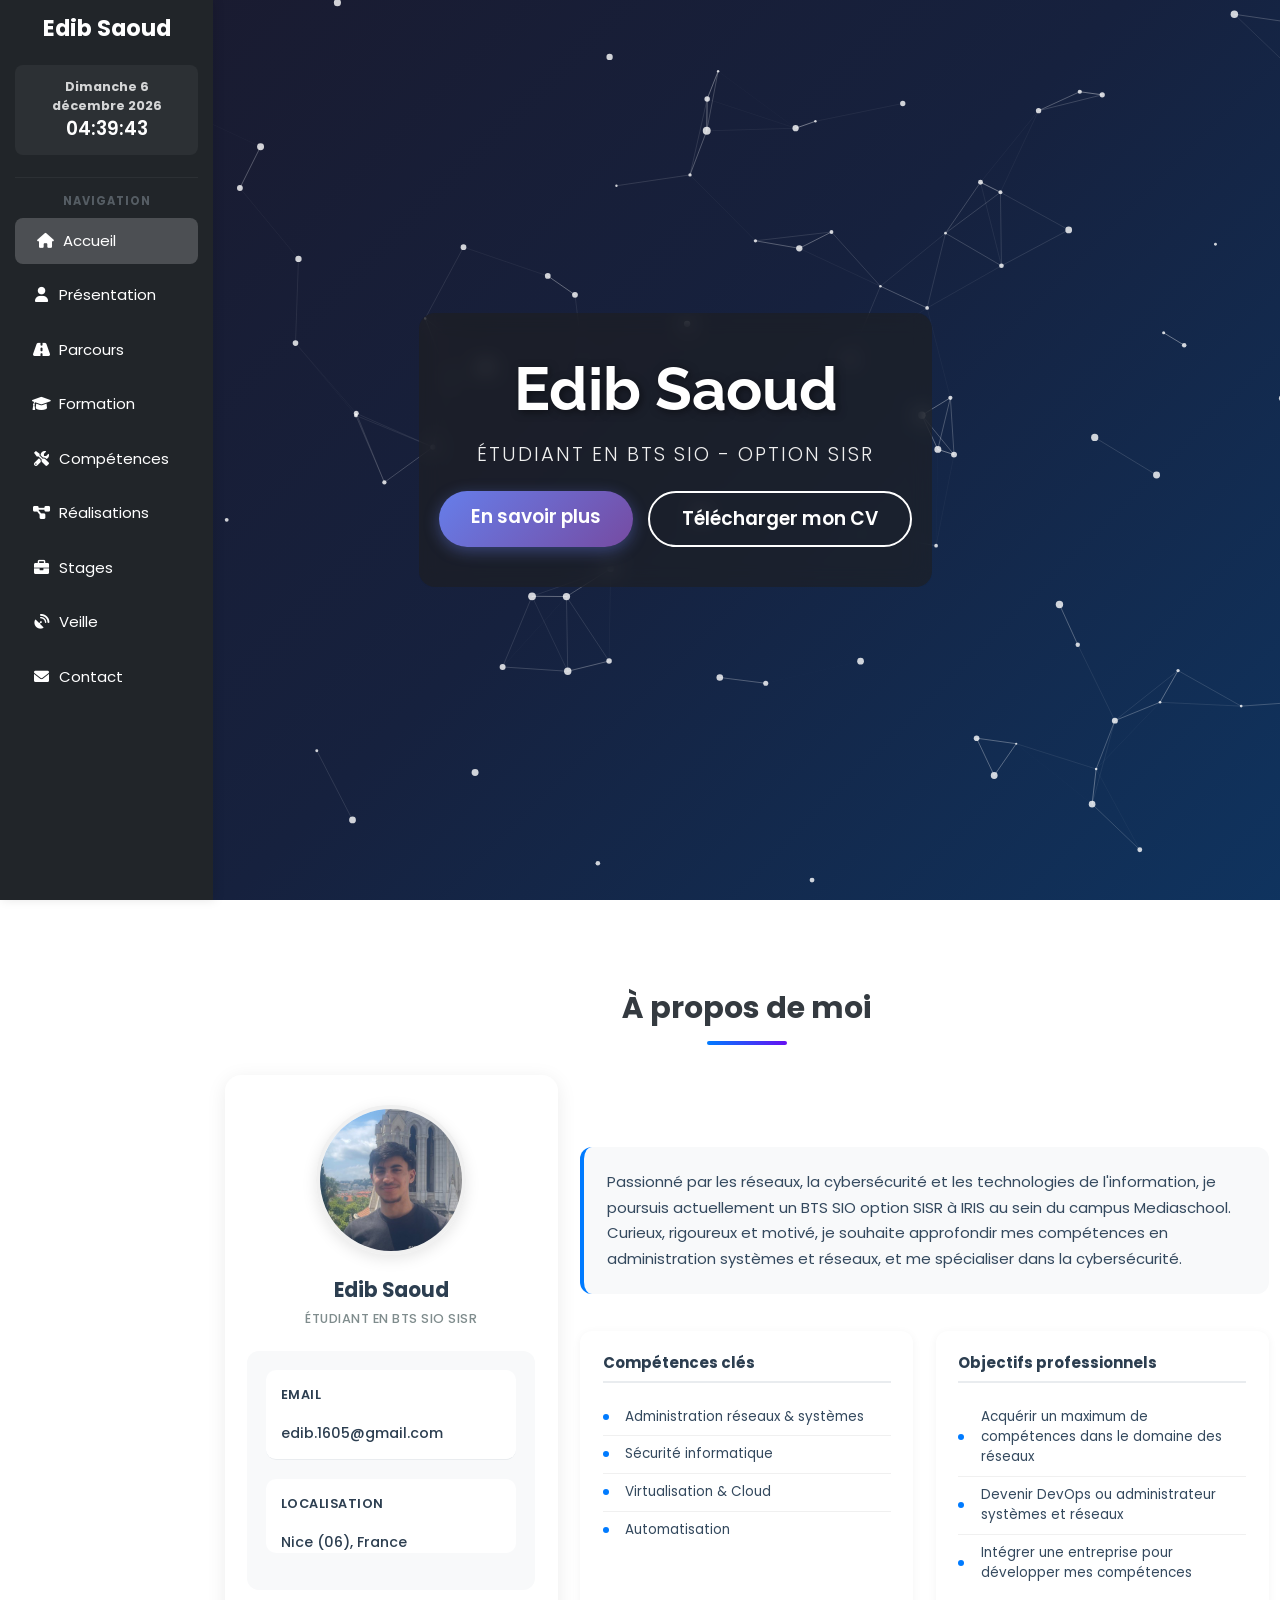
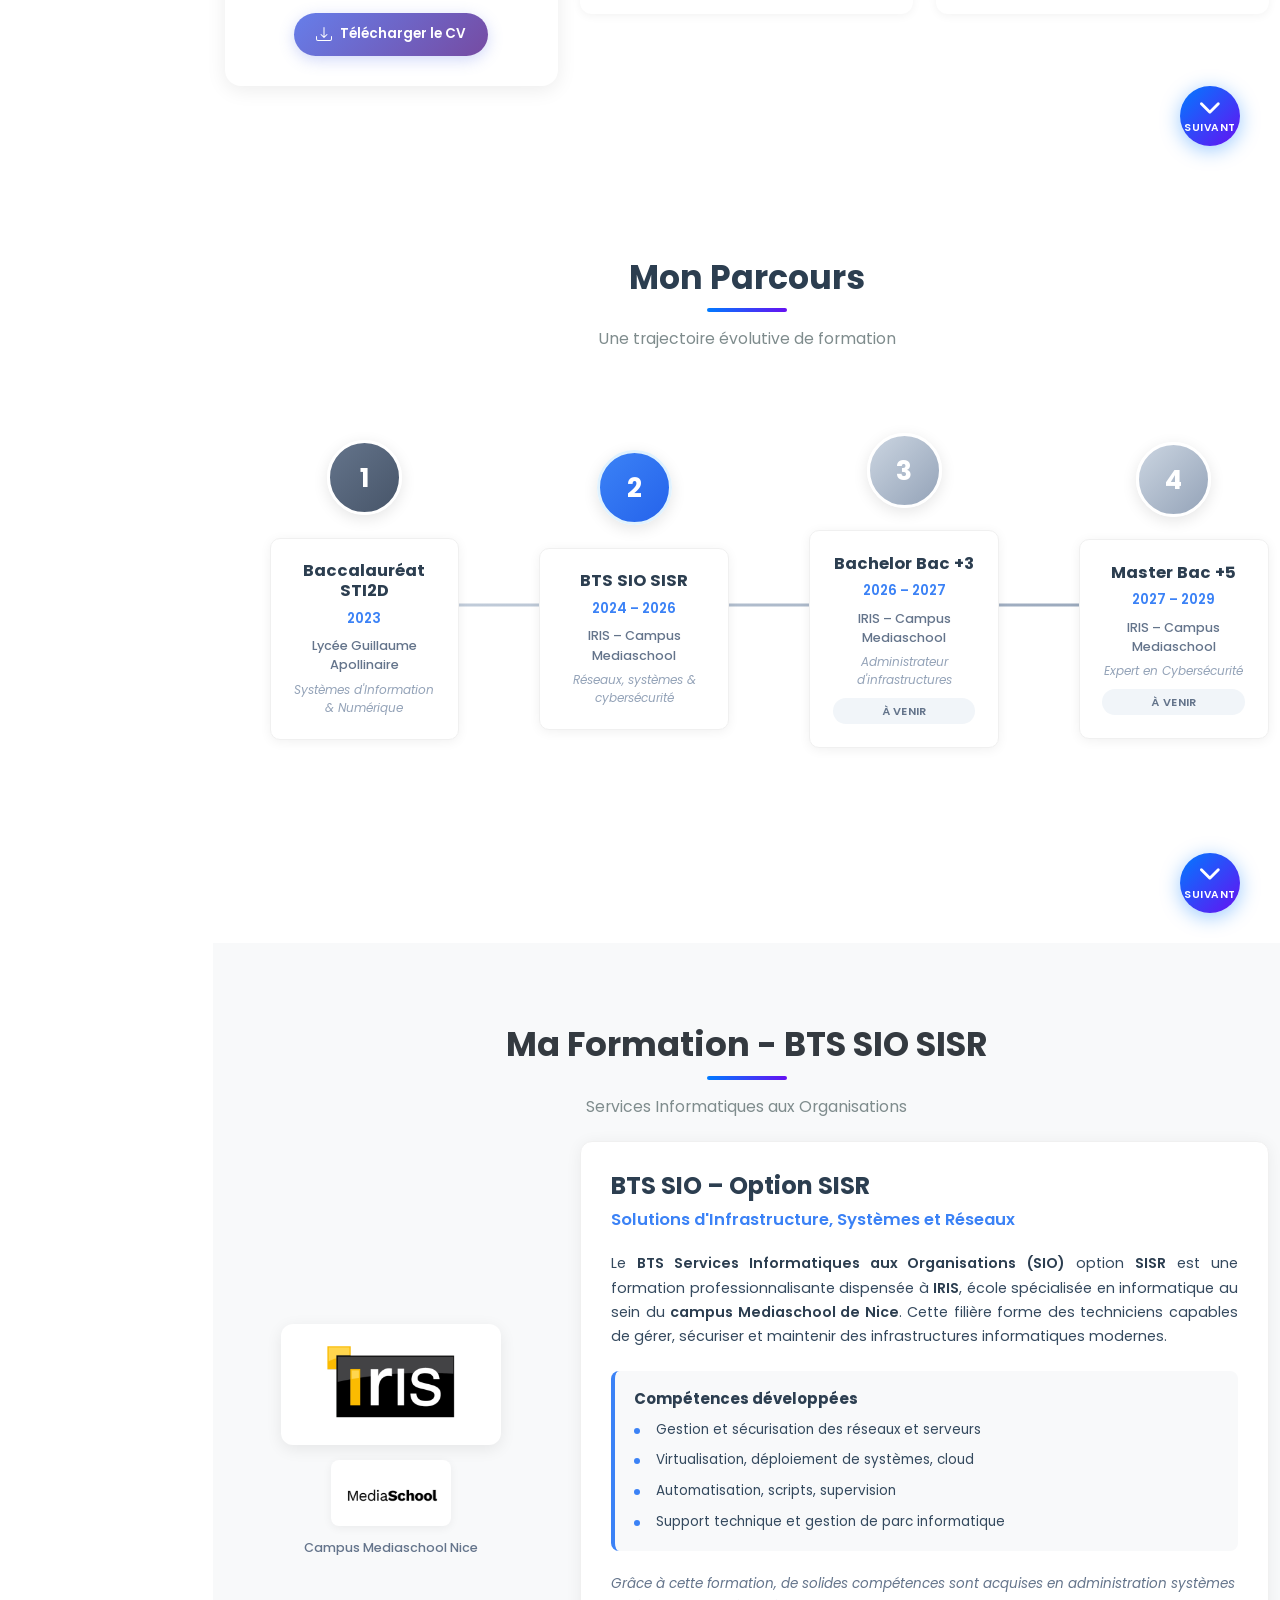
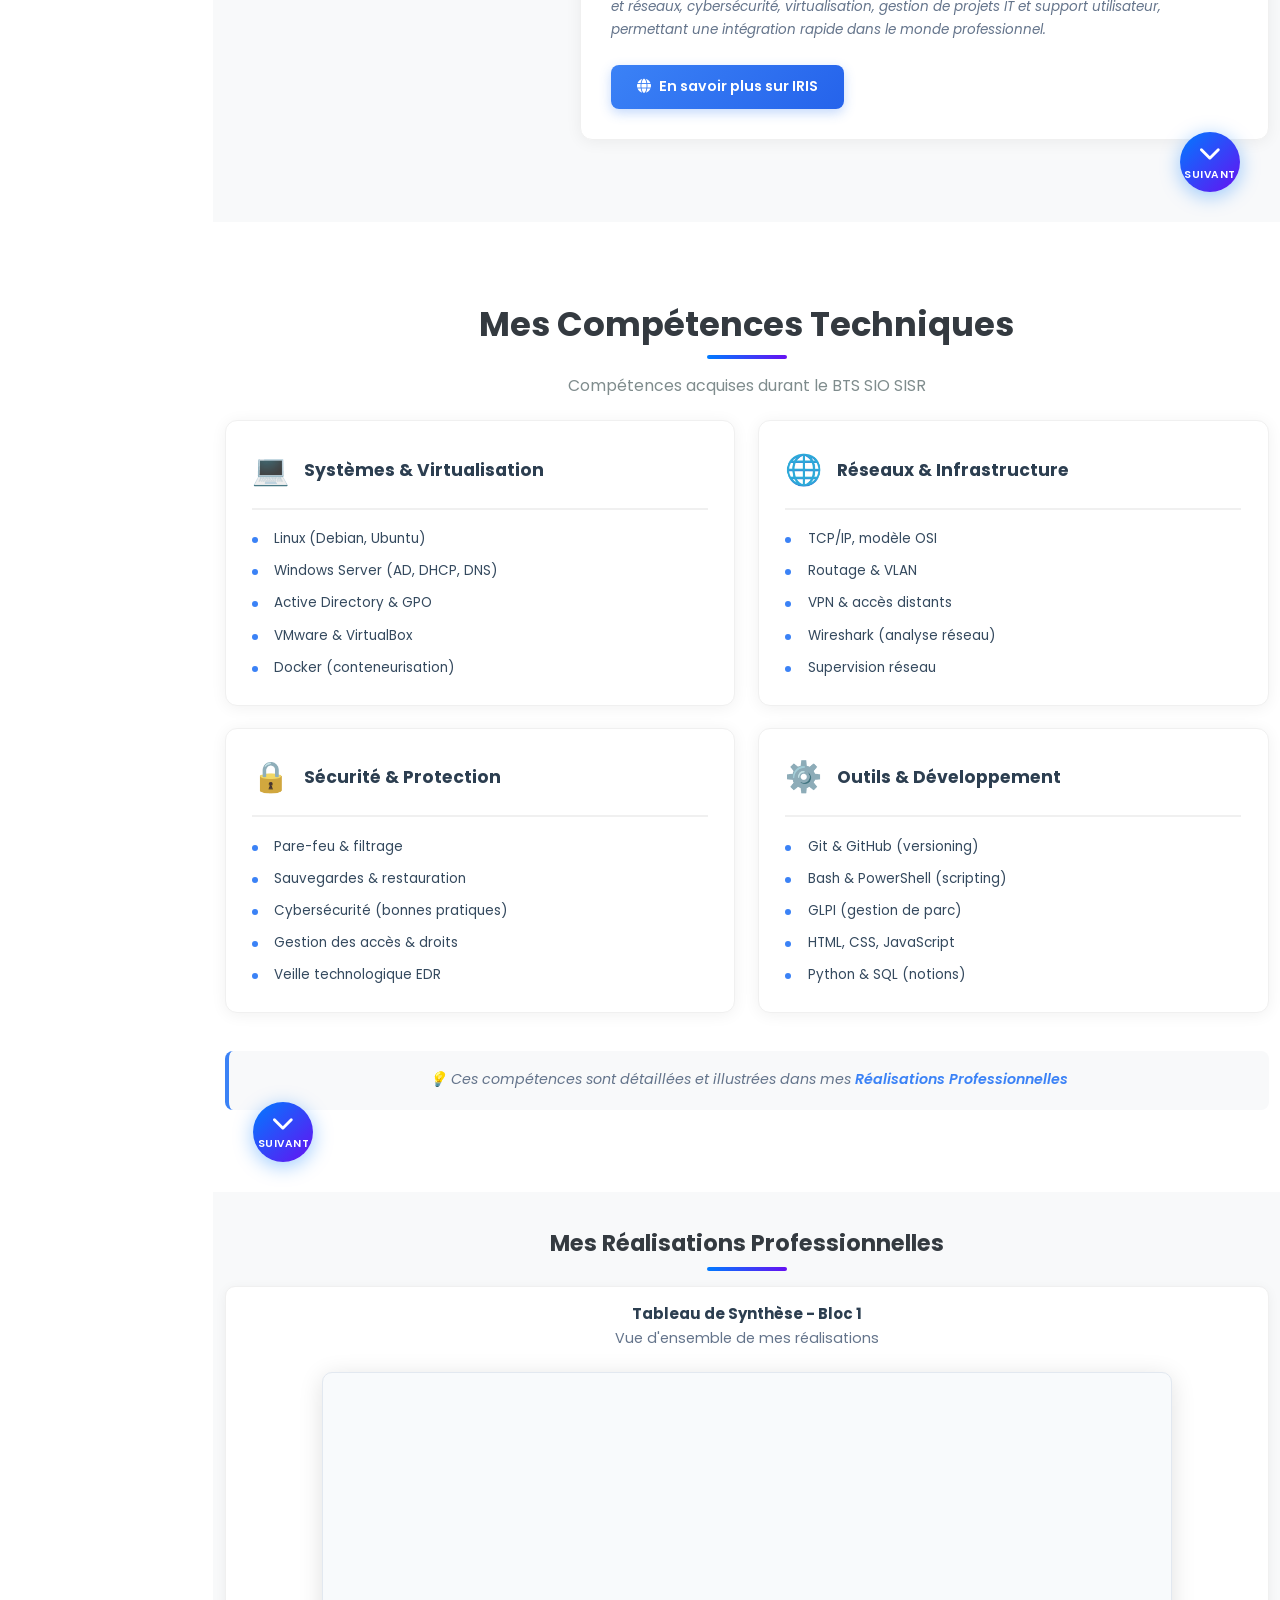
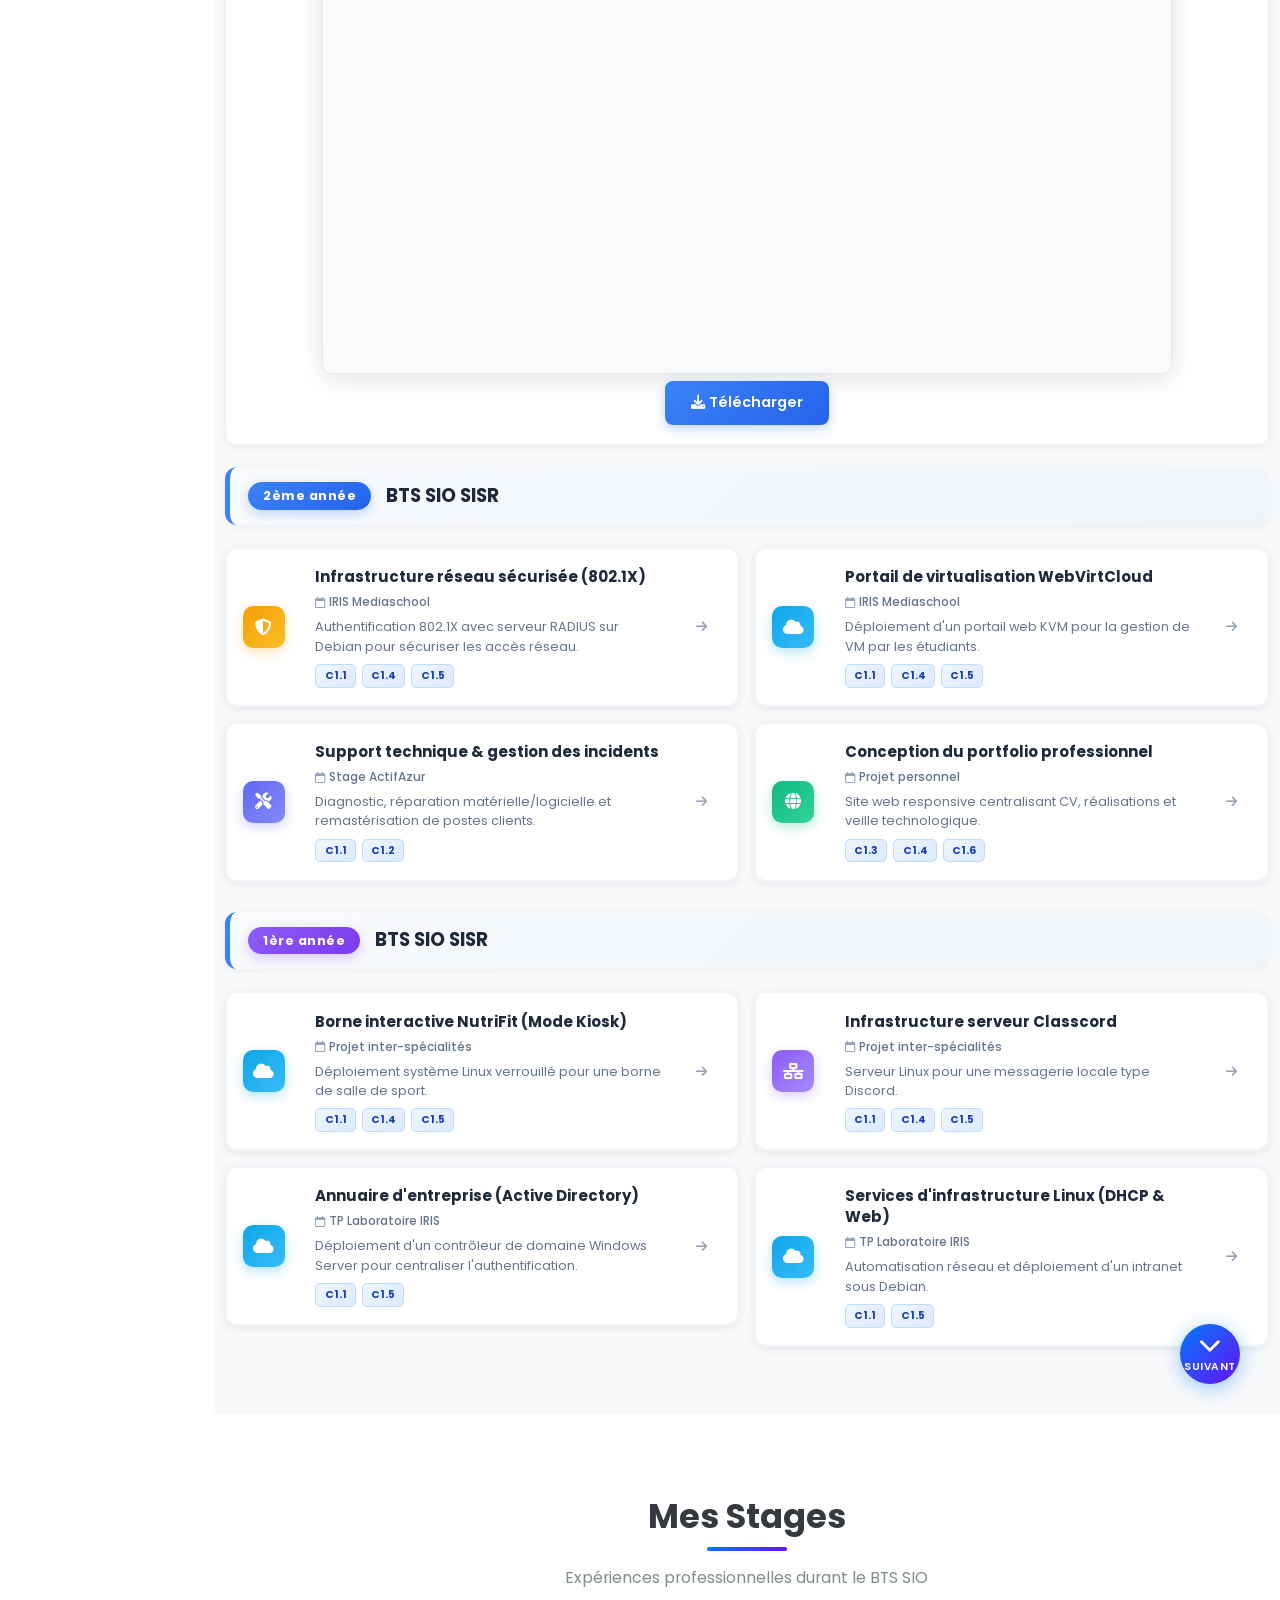
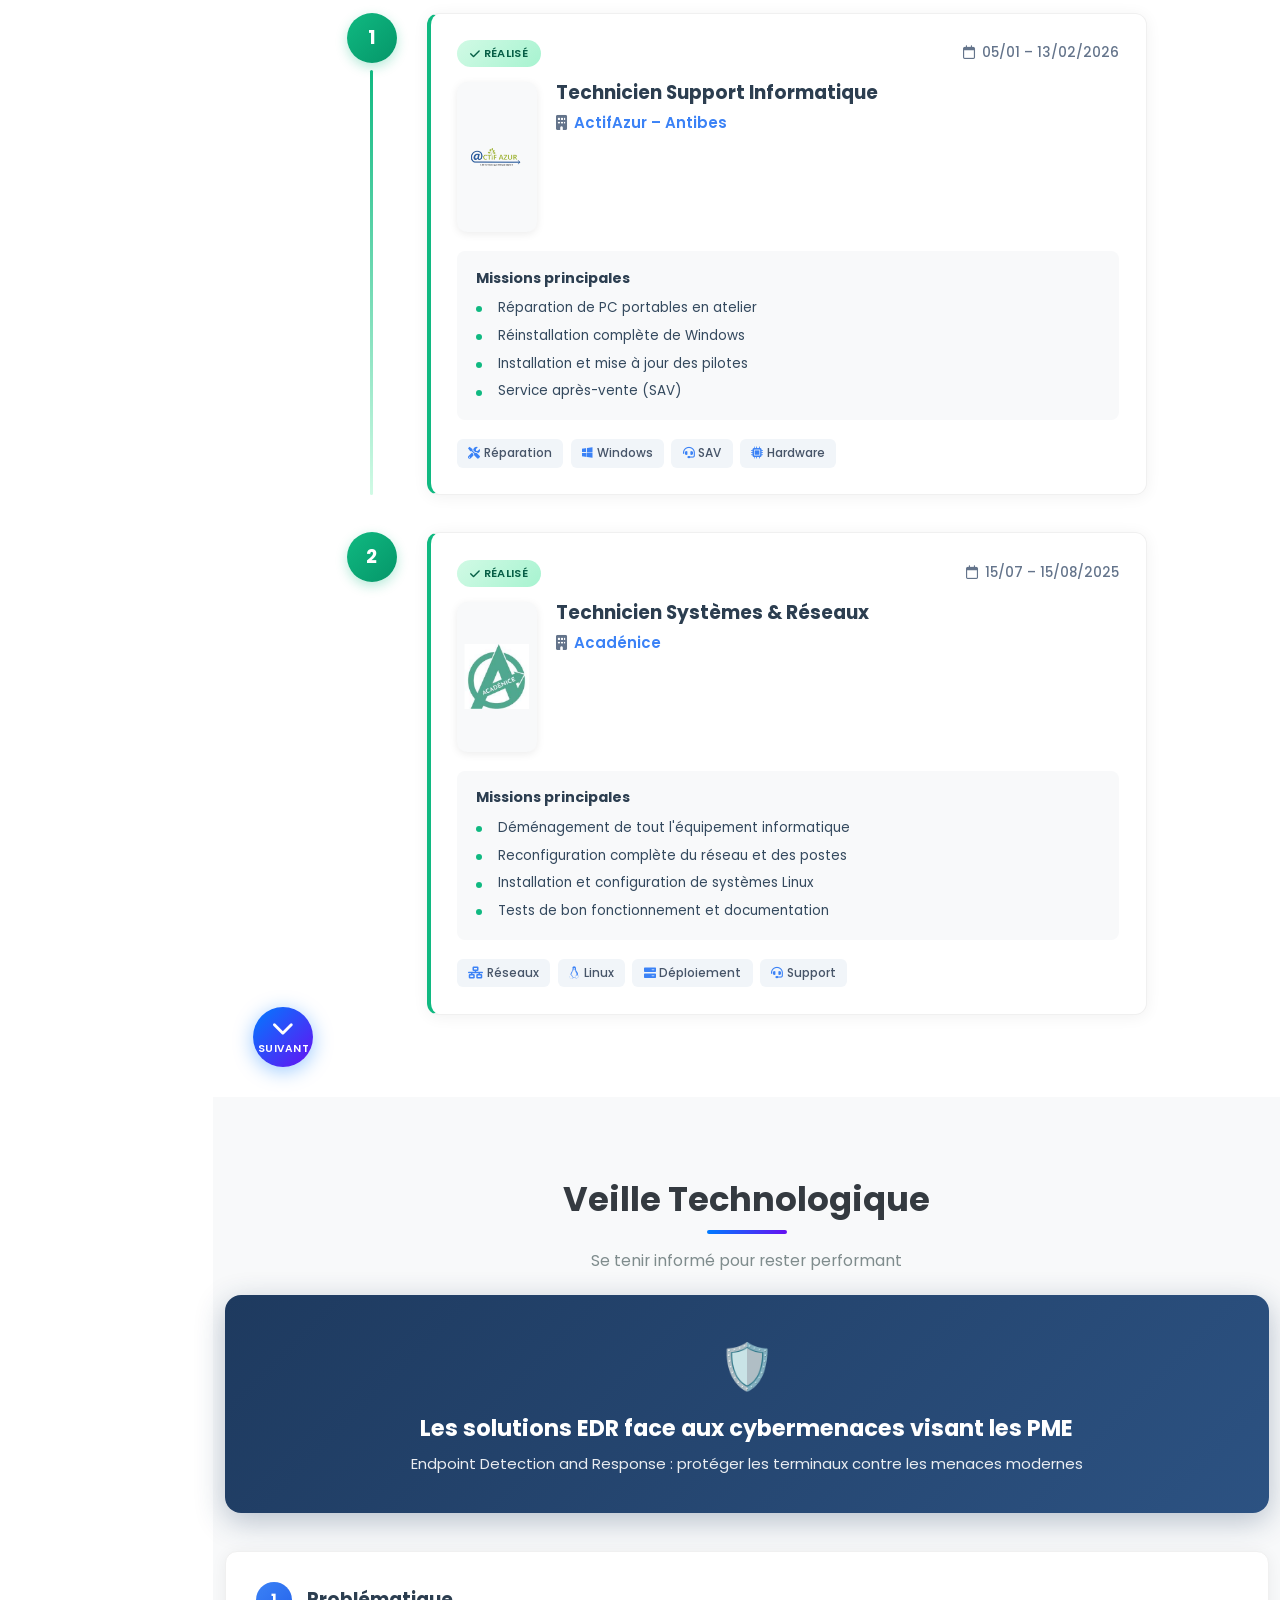
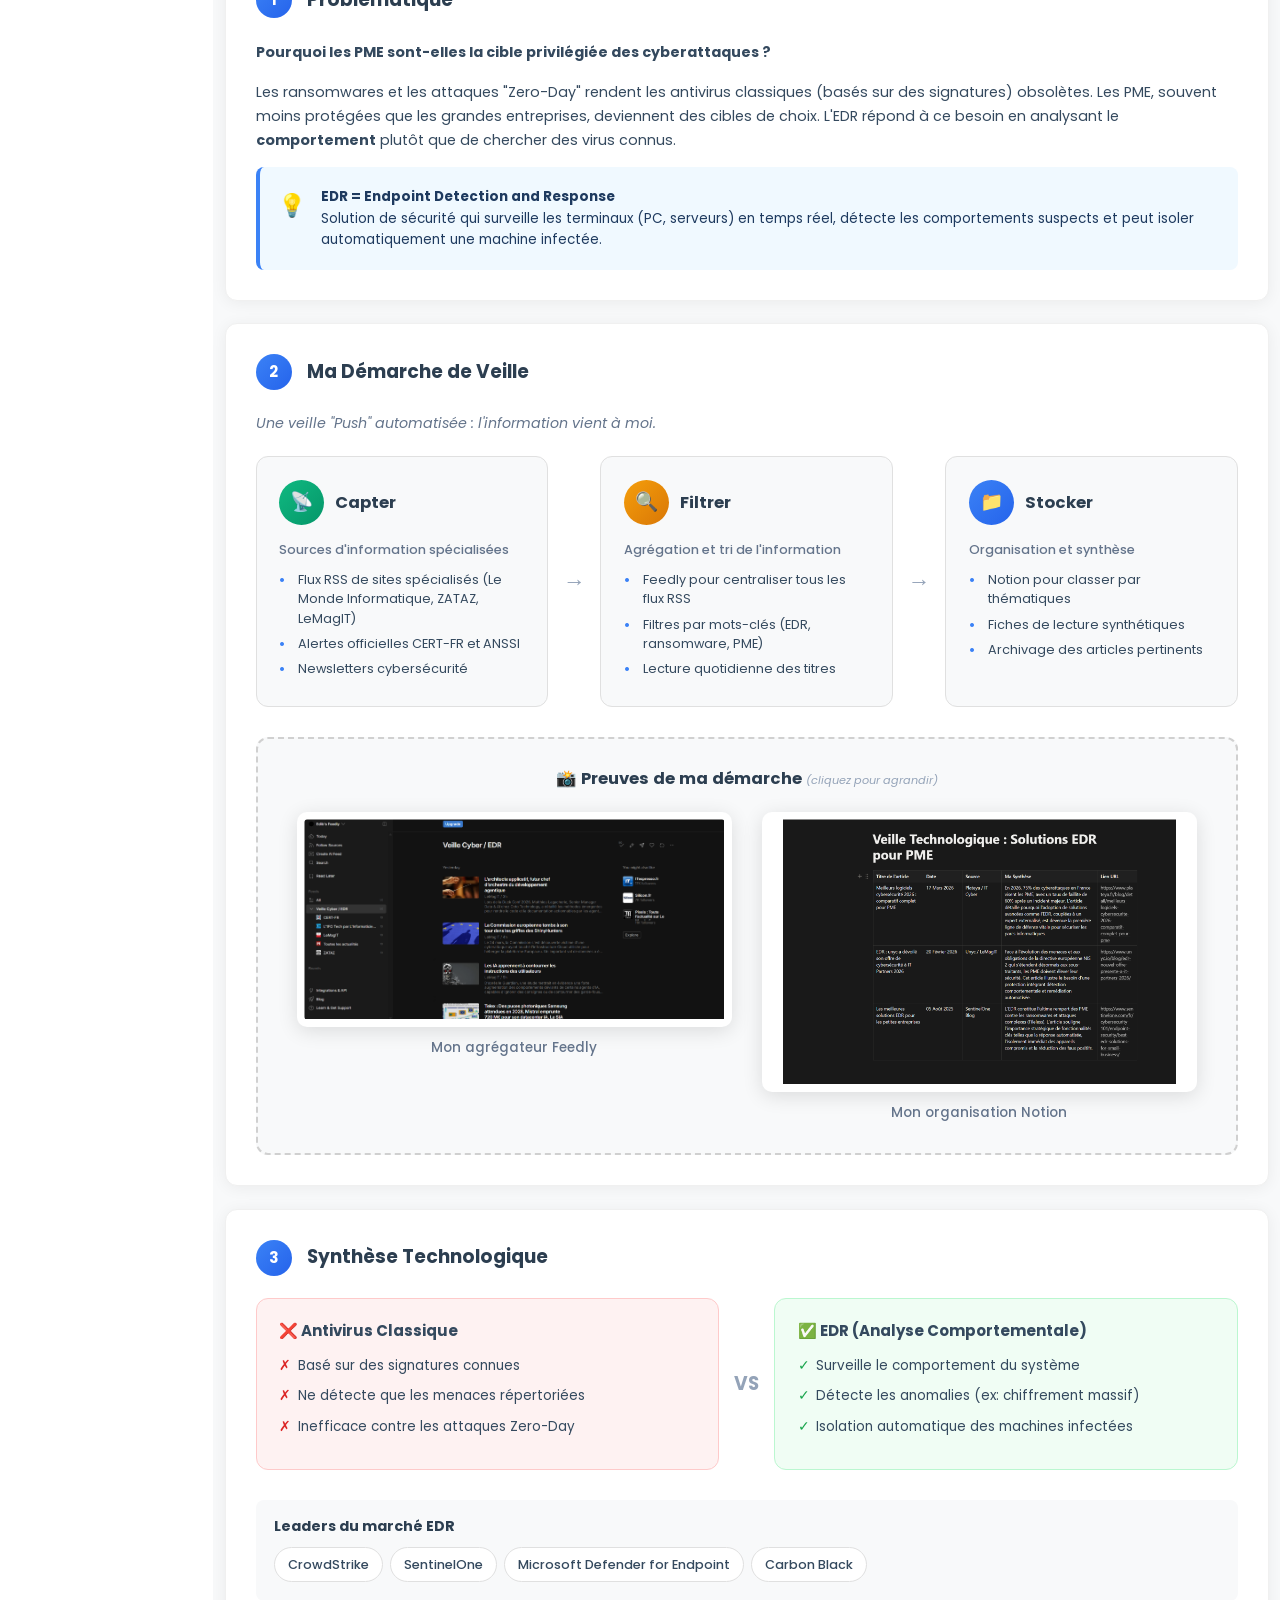
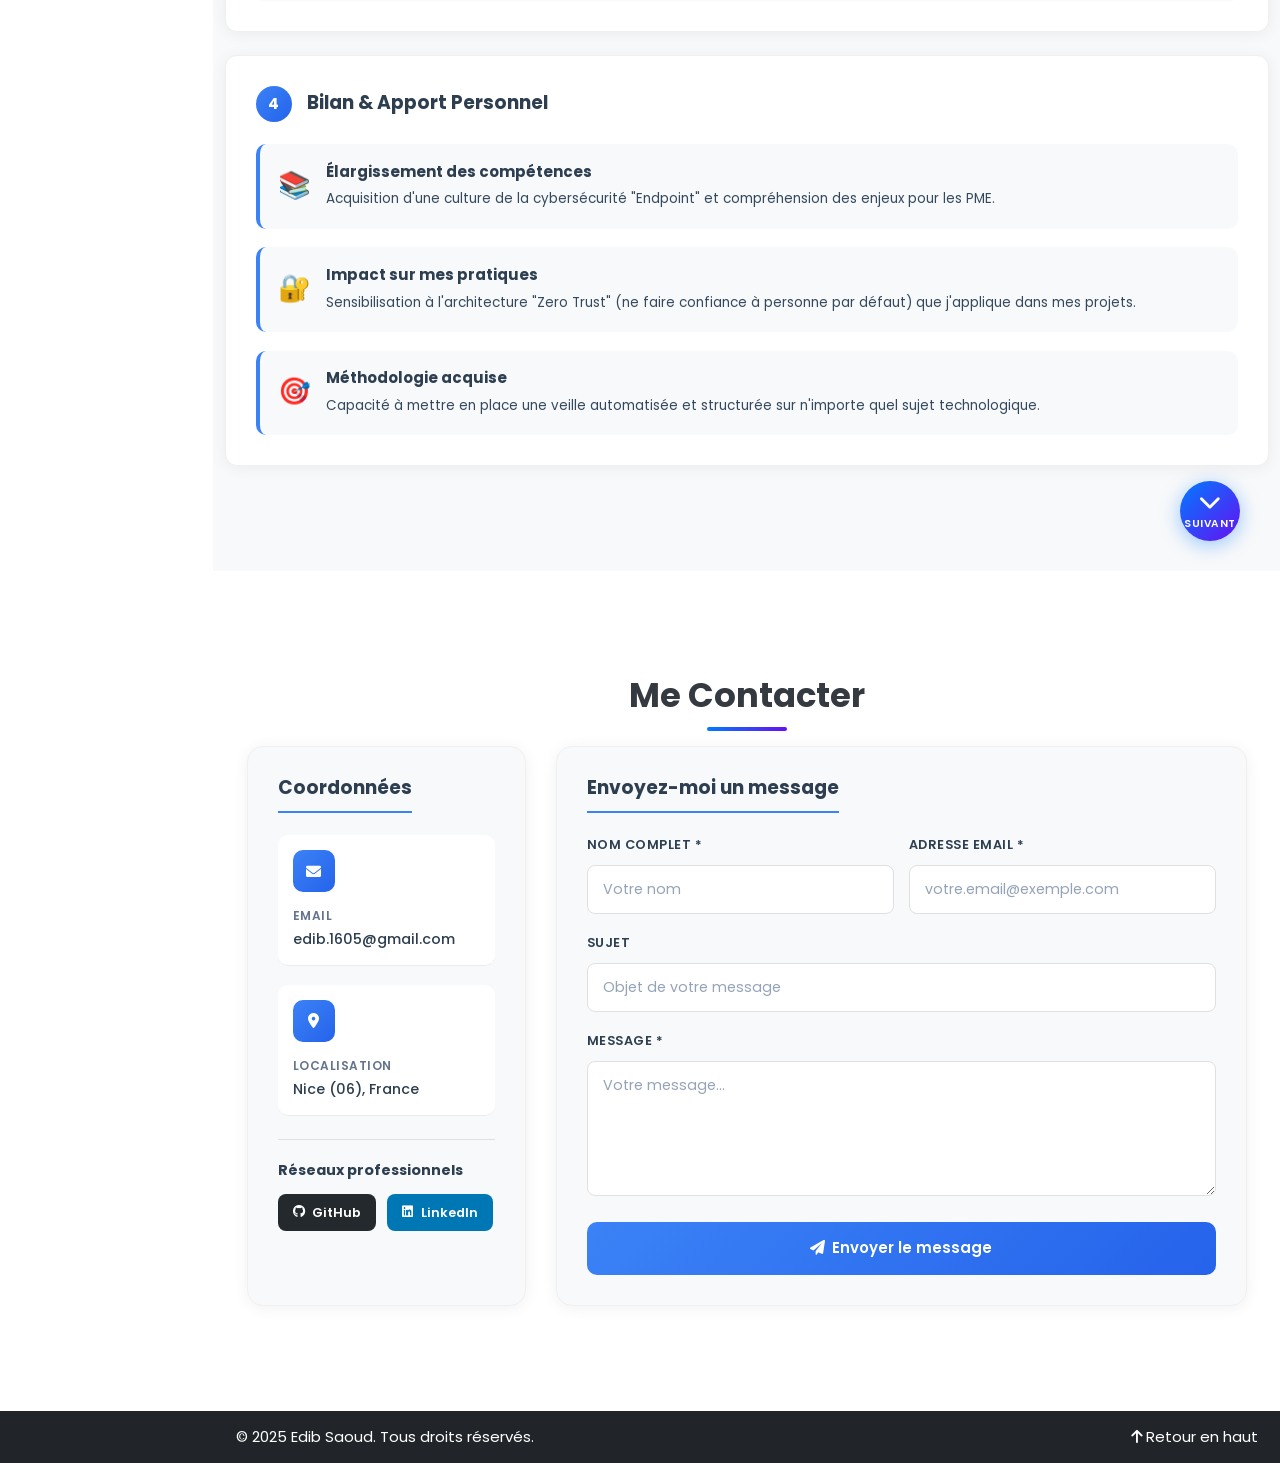
==== index.html @ a3eaa475 "portfolio terminé pour oral blannc" ====
<!doctype html>
<html lang="fr">

<head>
  <meta charset="utf-8">
  <title>Edib Saoud - Portfolio BTS SIO</title>
  <meta name="viewport" content="width=device-width, initial-scale=1">
  <!-- Bootstrap & autres ressources -->
  <link href="https://cdn.jsdelivr.net/npm/bootstrap@5.3.3/dist/css/bootstrap.min.css" rel="stylesheet">
  <link href="https://cdnjs.cloudflare.com/ajax/libs/font-awesome/6.0.0/css/all.min.css" rel="stylesheet">
  <link href="https://fonts.googleapis.com/css2?family=Poppins:wght@300;400;600;700&family=Raleway:wght@400;700&display=swap" rel="stylesheet">
  <link rel="stylesheet" href="style.css">
  
  <!-- Forcer le scroll en haut immédiatement -->
  <script>
    // Exécuté immédiatement avant le chargement du body
    window.scrollTo(0, 0);
    // Aussi lors de l'historique du navigateur
    if ('scrollRestoration' in history) {
      history.scrollRestoration = 'manual';
    }
  </script>
</head>

<body>

  <div class="container-fluid">
    <div class="row">

      <!-- Menu fixe à gauche -->
      <nav class="col-2 sidebar text-white p-3 position-fixed top-0 start-0 vh-100 bg-dark d-none d-md-block">
        <h3 class="text-center mb-4">Edib Saoud</h3>
        <div class="current-date-time mb-4">
          <div class="current-date fw-bold text-center"></div>
          <div class="current-time fs-5 text-center"></div>
        </div>
        <hr class="sidebar-separator my-3">
        <div class="nav-section-title text-uppercase text-secondary fw-bold small mb-2 text-center">Navigation</div>
        
        <ul class="nav flex-column">
          <li class="nav-item">
            <a href="#accueil" class="nav-link-custom text-white text-decoration-none">
              <i class="fa-solid fa-house me-2"></i>Accueil
            </a>
          </li>
          <li class="nav-item">
            <a href="#presentation" class="nav-link-custom text-white text-decoration-none">
              <i class="fa-solid fa-user me-2"></i>Présentation
            </a>
          </li>
          <li class="nav-item">
            <a href="#parcours" class="nav-link-custom text-white text-decoration-none">
              <i class="fa-solid fa-road me-2"></i>Parcours
            </a>
          </li>
          <li class="nav-item">
            <a href="#formation" class="nav-link-custom text-white text-decoration-none">
              <i class="fa-solid fa-graduation-cap me-2"></i>Formation
            </a>
          </li>
          <li class="nav-item">
            <a href="#competences" class="nav-link-custom text-white text-decoration-none">
              <i class="fa-solid fa-tools me-2"></i>Compétences
            </a>
          </li>
          <li class="nav-item">
            <a href="#realisations" class="nav-link-custom text-white text-decoration-none">
              <i class="fa-solid fa-project-diagram me-2"></i>Réalisations
            </a>
          </li>
          <li class="nav-item">
            <a href="#stages" class="nav-link-custom text-white text-decoration-none">
              <i class="fa-solid fa-briefcase me-2"></i>Stages
            </a>
          </li>
          <li class="nav-item">
            <a href="#veille" class="nav-link-custom text-white text-decoration-none">
              <i class="fa-solid fa-satellite-dish me-2"></i>Veille
            </a>
          </li>
          <li class="nav-item">
            <a href="#contact" class="nav-link-custom text-white text-decoration-none">
              <i class="fa-solid fa-envelope me-2"></i>Contact
            </a>
          </li>
        </ul>
      </nav>

      <!-- Menu burger mobile -->
      <nav class="navbar navbar-dark bg-dark d-md-none position-fixed top-0 start-0 w-100 z-3">
        <div class="container-fluid">
          <a class="navbar-brand" href="#accueil">Edib Saoud</a>
          <button class="navbar-toggler" type="button" data-bs-toggle="offcanvas" data-bs-target="#offcanvasMenu" aria-controls="offcanvasMenu" aria-label="Menu">
            <span class="navbar-toggler-icon"></span>
          </button>
        </div>
      </nav>

      <div class="offcanvas offcanvas-start bg-dark text-white" tabindex="-1" id="offcanvasMenu" aria-labelledby="offcanvasMenuLabel">
        <div class="offcanvas-header">
          <h5 class="offcanvas-title" id="offcanvasMenuLabel">Edib Saoud</h5>
          <button type="button" class="btn-close btn-close-white" data-bs-dismiss="offcanvas" aria-label="Fermer"></button>
        </div>
        <div class="offcanvas-body">
          <div class="current-date-time mb-4">
            <div class="current-date fw-bold text-center"></div>
            <div class="current-time fs-5 text-center"></div>
          </div>
          <hr class="sidebar-separator my-3">
          <div class="nav-section-title text-uppercase text-secondary fw-bold small mb-2 text-center">Navigation</div>
          <ul class="nav flex-column">
            <li class="nav-item"><a href="#accueil" class="text-white text-decoration-none" data-bs-dismiss="offcanvas"><i class="fa-solid fa-house me-2"></i>Accueil</a></li>
            <li class="nav-item"><a href="#presentation" class="text-white text-decoration-none" data-bs-dismiss="offcanvas"><i class="fa-solid fa-user me-2"></i>Présentation</a></li>
            <li class="nav-item"><a href="#parcours" class="text-white text-decoration-none" data-bs-dismiss="offcanvas"><i class="fa-solid fa-road me-2"></i>Parcours</a></li>
            <li class="nav-item"><a href="#formation" class="text-white text-decoration-none" data-bs-dismiss="offcanvas"><i class="fa-solid fa-graduation-cap me-2"></i>Formation</a></li>
            <li class="nav-item"><a href="#competences" class="text-white text-decoration-none" data-bs-dismiss="offcanvas"><i class="fa-solid fa-tools me-2"></i>Compétences</a></li>
            <li class="nav-item"><a href="#realisations" class="text-white text-decoration-none" data-bs-dismiss="offcanvas"><i class="fa-solid fa-project-diagram me-2"></i>Réalisations</a></li>
            <li class="nav-item"><a href="#stages" class="text-white text-decoration-none" data-bs-dismiss="offcanvas"><i class="fa-solid fa-briefcase me-2"></i>Stages</a></li>
            <li class="nav-item"><a href="#veille" class="text-white text-decoration-none" data-bs-dismiss="offcanvas"><i class="fa-solid fa-satellite-dish me-2"></i>Veille</a></li>
            <li class="nav-item"><a href="#contact" class="text-white text-decoration-none" data-bs-dismiss="offcanvas"><i class="fa-solid fa-envelope me-2"></i>Contact</a></li>
          </ul>
        </div>
      </div>

      <!-- Contenu principal -->
      <main class="offset-md-2 col-md-10 p-0">

        <!-- SECTION 1: ACCUEIL -->
        <section id="accueil" class="hero-section">
          <!-- Canvas pour particules - uniquement dans le hero -->
          <canvas id="particles-canvas"></canvas>
          
          <div class="hero-overlay">
            <h1>Edib Saoud</h1>
            <p class="subtitle">ÉTUDIANT EN BTS SIO - OPTION SISR</p>
            <div class="d-flex justify-content-center gap-3 mt-4">
              <a href="#presentation" class="btn btn-lg custom-btn">En savoir plus</a>
              <a href="/images/Copie de Saoud Edib CV S.pdf" class="btn btn-lg custom-btn-outline" target="_blank" rel="noopener">
                Télécharger mon CV
              </a>
            </div>
          </div>
        </section>

        <!-- SECTION 2: PRÉSENTATION -->
        <section id="presentation" class="content-section">
          <div class="container py-5">
            <h2 class="section-title text-center mb-5">
              À propos de moi
            </h2>
            <div class="underline mx-auto mb-5" style="max-width: 100px;"></div>

            <div class="row g-4 align-items-center">
              <!-- Carte de profil épurée -->
              <aside class="col-lg-4">
                <div class="profile-card-modern text-center">
                  <div class="profile-image-wrapper">
                    <img src="images/1748349156140.jpg" alt="Portrait Edib Saoud" class="profile-image">
                  </div>
                  <h3 class="profile-name mt-4 mb-2">Edib Saoud</h3>
                  <p class="profile-role mb-4">Étudiant en BTS SIO SISR</p>
                  
                  <div class="profile-contact">
                    <div class="contact-item">
                      <span class="contact-label">Email</span>
                      <a href="mailto:edib.1605@gmail.com" class="contact-value">edib.1605@gmail.com</a>
                    </div>

                    <div class="contact-item">
                      <span class="contact-label">Localisation</span>
                      <span class="contact-value">Nice (06), France</span>
                    </div>
                  </div>
                  
                  <a href="/images/Copie de Saoud Edib CV S.pdf" target="_blank" rel="noopener" class="btn-download-cv mt-4">
                    <svg xmlns="http://www.w3.org/2000/svg" width="16" height="16" fill="currentColor" viewBox="0 0 16 16">
                      <path d="M.5 9.9a.5.5 0 0 1 .5.5v2.5a1 1 0 0 0 1 1h12a1 1 0 0 0 1-1v-2.5a.5.5 0 0 1 1 0v2.5a2 2 0 0 1-2 2H2a2 2 0 0 1-2-2v-2.5a.5.5 0 0 1 .5-.5z"/>
                      <path d="M7.646 11.854a.5.5 0 0 0 .708 0l3-3a.5.5 0 0 0-.708-.708L8.5 10.293V1.5a.5.5 0 0 0-1 0v8.793L5.354 8.146a.5.5 0 1 0-.708.708l3 3z"/>
                    </svg>
                    Télécharger le CV
                  </a>
                </div>
              </aside>

              <!-- Présentation personnelle moderne -->
              <div class="col-lg-8">
                <div class="about-content">
                  <div class="bio-text">
                    <p>
                      Passionné par les réseaux, la cybersécurité et les technologies de l'information, je poursuis actuellement un BTS SIO option SISR à IRIS au sein du campus Mediaschool. Curieux, rigoureux et motivé, je souhaite approfondir mes compétences en administration systèmes et réseaux, et me spécialiser dans la cybersécurité.
                    </p>
                  </div>

                  <div class="row g-4 mt-3">
                    <!-- Compétences clés -->
                    <div class="col-md-6">
                      <div class="info-card">
                        <h5 class="info-card-title">Compétences clés</h5>
                        <ul class="info-list">
                          <li>Administration réseaux & systèmes</li>
                          <li>Sécurité informatique</li>
                          <li>Virtualisation & Cloud</li>
                          <li>Automatisation</li>
                        </ul>
                      </div>
                    </div>

                    <!-- Objectifs -->
                    <div class="col-md-6">
                      <div class="info-card">
                        <h5 class="info-card-title">Objectifs professionnels</h5>
                        <ul class="info-list">
                          <li>Acquérir un maximum de compétences dans le domaine des réseaux</li>
                          <li>Devenir DevOps ou administrateur systèmes et réseaux</li>
                          <li>Intégrer une entreprise pour développer mes compétences</li>
                        </ul>
                      </div>
                    </div>
                  </div>
                </div>
              </div>
            </div>
          </div>
          
          <!-- Bouton section suivante -->
          <a href="#parcours" class="section-nav-btn section-nav-right" aria-label="Section suivante">
            <i class="fa-solid fa-chevron-down"></i>
            <small>Suivant</small>
          </a>
        </section>

        <!-- SECTION 3: PARCOURS -->
        <section id="parcours" class="content-section section-parcours-circular">
          <div class="container py-4">
            <header class="text-center mb-4">
              <h2 class="section-title">
                Mon Parcours
              </h2>
              <div class="underline mx-auto" style="max-width: 100px;"></div>
              <p class="section-subtitle mt-3">Une trajectoire évolutive de formation</p>
            </header>

            <!-- Timeline Circulaire -->
            <div class="circular-timeline">
              <!-- Ligne de connexion -->
              <div class="timeline-line"></div>

              <!-- Étape 1: Baccalauréat -->
              <div class="timeline-item" data-step="1">
                <div class="step-node node-past">
                  <span class="step-number">1</span>
                </div>
                <div class="step-content">
                  <h5 class="step-title">Baccalauréat STI2D</h5>
                  <p class="step-year">2023</p>
                  <p class="step-place">Lycée Guillaume Apollinaire</p>
                  <p class="step-subtitle">Systèmes d'Information & Numérique</p>
                </div>
              </div>

              <!-- Étape 2: BTS SIO -->
              <div class="timeline-item" data-step="2">
                <div class="step-node node-current">
                  <span class="step-number">2</span>
                </div>
                <div class="step-content">
                  <h5 class="step-title">BTS SIO SISR</h5>
                  <p class="step-year">2024 – 2026</p>
                  <p class="step-place">IRIS – Campus Mediaschool</p>
                  <p class="step-subtitle">Réseaux, systèmes & cybersécurité</p>
                </div>
              </div>

              <!-- Étape 3: Bachelor -->
              <div class="timeline-item" data-step="3">
                <div class="step-node node-future">
                  <span class="step-number">3</span>
                </div>
                <div class="step-content">
                  <h5 class="step-title">Bachelor Bac +3</h5>
                  <p class="step-year">2026 – 2027</p>
                  <p class="step-place">IRIS – Campus Mediaschool</p>
                  <p class="step-subtitle">Administrateur d'infrastructures</p>
                  <span class="badge-future">À venir</span>
                </div>
              </div>

              <!-- Étape 4: Master -->
              <div class="timeline-item" data-step="4">
                <div class="step-node node-future">
                  <span class="step-number">4</span>
                </div>
                <div class="step-content">
                  <h5 class="step-title">Master Bac +5</h5>
                  <p class="step-year">2027 – 2029</p>
                  <p class="step-place">IRIS – Campus Mediaschool</p>
                  <p class="step-subtitle">Expert en Cybersécurité</p>
                  <span class="badge-future">À venir</span>
                </div>
              </div>
            </div>
          </div>
          
          <!-- Bouton section suivante -->
          <a href="#formation" class="section-nav-btn section-nav-right" aria-label="Section suivante">
            <i class="fa-solid fa-chevron-down"></i>
            <small>Suivant</small>
          </a>
        </section>

        <!-- SECTION 4: FORMATION -->
        <section id="formation" class="content-section section-formation">
          <div class="container py-4">
            <header class="text-center mb-4">
              <h2 class="section-title">Ma Formation - BTS SIO SISR</h2>
              <div class="underline mx-auto" style="max-width: 100px;"></div>
              <p class="section-subtitle mt-3">Services Informatiques aux Organisations</p>
            </header>

            <div class="row align-items-center g-4">
              <!-- Logo de l'école -->
              <div class="col-lg-4 text-center">
                <div class="formation-logo-container">
                  <img src="images/iris-strasbourg-ecole-informatique-numerique_o3bxqw.png" 
                       alt="Logo IRIS Strasbourg" 
                       class="formation-logo-main">
                  <div class="mt-3">
                    <img src="images/mediaschool-formation-groupe-ecole-web_gwhbzg_ctadjq.jpg" 
                         alt="Logo Mediaschool" 
                         class="formation-logo-sub">
                    <p class="formation-campus-name">Campus Mediaschool Nice</p>
                  </div>
                </div>
              </div>

              <!-- Contenu de la formation -->
              <div class="col-lg-8">
                <div class="formation-content">
                  <h3 class="formation-title">BTS SIO – Option SISR</h3>
                  <p class="formation-subtitle">Solutions d'Infrastructure, Systèmes et Réseaux</p>
                  
                  <p class="formation-description">
                    Le <strong>BTS Services Informatiques aux Organisations (SIO)</strong> option <strong>SISR</strong>
                    est une formation professionnalisante dispensée à <strong>IRIS</strong>, école spécialisée en informatique 
                    au sein du <strong>campus Mediaschool de Nice</strong>. Cette filière forme des techniciens capables de 
                    gérer, sécuriser et maintenir des infrastructures informatiques modernes.
                  </p>

                  <!-- Points clés -->
                  <div class="formation-highlights">
                    <h4 class="formation-highlights-title">Compétences développées</h4>
                    <ul class="formation-list">
                      <li>Gestion et sécurisation des réseaux et serveurs</li>
                      <li>Virtualisation, déploiement de systèmes, cloud</li>
                      <li>Automatisation, scripts, supervision</li>
                      <li>Support technique et gestion de parc informatique</li>
                    </ul>
                  </div>

                  <p class="formation-conclusion">
                    Grâce à cette formation, de solides compétences sont acquises en administration systèmes et réseaux, 
                    cybersécurité, virtualisation, gestion de projets IT et support utilisateur, permettant une intégration 
                    rapide dans le monde professionnel.
                  </p>

                  <!-- Bouton -->
                  <a href="https://ecoleiris.fr/paris/bts-sio-sisr" 
                     target="_blank" 
                     rel="noopener noreferrer"
                     class="formation-btn">
                    <i class="fa-solid fa-globe me-2"></i>En savoir plus sur IRIS
                  </a>
                </div>
              </div>
            </div>
          </div>
          
          <!-- Bouton section suivante -->
          <a href="#competences" class="section-nav-btn section-nav-right" aria-label="Section suivante">
            <i class="fa-solid fa-chevron-down"></i>
            <small>Suivant</small>
          </a>
        </section>

        <!-- SECTION 5: COMPÉTENCES -->
        <section id="competences" class="content-section section-competences">
          <div class="container py-4">
            <header class="text-center mb-4">
              <h2 class="section-title">Mes Compétences Techniques</h2>
              <div class="underline mx-auto" style="max-width: 100px;"></div>
              <p class="section-subtitle mt-3">Compétences acquises durant le BTS SIO SISR</p>
            </header>

            <!-- Grille de compétences par catégorie -->
            <div class="row g-4">
              <!-- Catégorie 1: Systèmes & Virtualisation -->
              <div class="col-md-6">
                <div class="competence-card">
                  <div class="competence-header">
                    <div class="competence-icon">💻</div>
                    <h3 class="competence-title">Systèmes & Virtualisation</h3>
                  </div>
                  <ul class="competence-list">
                    <li>Linux (Debian, Ubuntu)</li>
                    <li>Windows Server (AD, DHCP, DNS)</li>
                    <li>Active Directory & GPO</li>
                    <li>VMware & VirtualBox</li>
                    <li>Docker (conteneurisation)</li>
                  </ul>
                </div>
              </div>

              <!-- Catégorie 2: Réseaux & Infrastructure -->
              <div class="col-md-6">
                <div class="competence-card">
                  <div class="competence-header">
                    <div class="competence-icon">🌐</div>
                    <h3 class="competence-title">Réseaux & Infrastructure</h3>
                  </div>
                  <ul class="competence-list">
                    <li>TCP/IP, modèle OSI</li>
                    <li>Routage & VLAN</li>
                    <li>VPN & accès distants</li>
                    <li>Wireshark (analyse réseau)</li>
                    <li>Supervision réseau</li>
                  </ul>
                </div>
              </div>

              <!-- Catégorie 3: Sécurité & Protection -->
              <div class="col-md-6">
                <div class="competence-card">
                  <div class="competence-header">
                    <div class="competence-icon">🔒</div>
                    <h3 class="competence-title">Sécurité & Protection</h3>
                  </div>
                  <ul class="competence-list">
                    <li>Pare-feu & filtrage</li>
                    <li>Sauvegardes & restauration</li>
                    <li>Cybersécurité (bonnes pratiques)</li>
                    <li>Gestion des accès & droits</li>
                    <li>Veille technologique EDR</li>
                  </ul>
                </div>
              </div>

              <!-- Catégorie 4: Outils & Développement -->
              <div class="col-md-6">
                <div class="competence-card">
                  <div class="competence-header">
                    <div class="competence-icon">⚙️</div>
                    <h3 class="competence-title">Outils & Développement</h3>
                  </div>
                  <ul class="competence-list">
                    <li>Git & GitHub (versioning)</li>
                    <li>Bash & PowerShell (scripting)</li>
                    <li>GLPI (gestion de parc)</li>
                    <li>HTML, CSS, JavaScript</li>
                    <li>Python & SQL (notions)</li>
                  </ul>
                </div>
              </div>
            </div>

            <!-- Note finale -->
            <div class="competences-footer">
              <p class="competences-note">
                💡 Ces compétences sont détaillées et illustrées dans mes <a href="#realisations" class="competences-link">Réalisations Professionnelles</a>
              </p>
            </div>
          </div>
          
          <!-- Bouton section suivante -->
          <a href="#realisations" class="section-nav-btn section-nav-left" aria-label="Section suivante">
            <i class="fa-solid fa-chevron-down"></i>
            <small>Suivant</small>
          </a>
        </section>

        <!-- SECTION 6: RÉALISATIONS PROFESSIONNELLES -->
        <section id="realisations" class="content-section section-realisations">
          <div class="container py-2">
            <!-- En-tête compact -->
            <header class="text-center mb-3">
              <h2 class="section-title" style="font-size: 1.5rem;">Mes Réalisations Professionnelles</h2>
              <div class="underline mx-auto" style="max-width: 80px;"></div>
            </header>

            <!-- Tableau de Synthèse Général -->
            <div class="rp-tableau-synthese mb-4">
              <h3 class="rp-tableau-title">Tableau de Synthèse - Bloc 1</h3>
              <p class="rp-tableau-subtitle">Vue d'ensemble de mes réalisations</p>
              
              <!-- Visualisation PDF -->
              <div class="rp-pdf-container">
                <iframe src="images/BTS SIO - Tableau de synthèse.pdf#toolbar=0&navpanes=0&view=FitH" 
                        class="rp-pdf-viewer"
                        title="Tableau de synthèse des compétences"></iframe>
              </div>
              
              <!-- Bouton téléchargement -->
              <div class="text-center mt-2">
                <a href="images/BTS SIO - Tableau de synthèse.pdf" 
                   target="_blank" 
                   class="rp-download-btn">
                  <i class="fa-solid fa-download me-1"></i>Télécharger
                </a>
              </div>
            </div>

            <!-- ========== 2ÈME ANNÉE BTS SIO ========== -->
            <div class="rp-year-section">
              <h3 class="rp-year-title">
                <span class="rp-year-badge">2ème année</span>
                BTS SIO SISR
              </h3>
              
              <div class="row g-3">
                <!-- RP 1 - 802.1X -->
                <div class="col-md-6">
                  <div class="rp-card" data-rp-id="rp1" data-type="security">
                    <div class="rp-card-body">
                      <h4 class="rp-card-title">Infrastructure réseau sécurisée (802.1X)</h4>
                      <p class="rp-card-period"><i class="fa-regular fa-calendar me-1"></i>IRIS Mediaschool</p>
                      <p class="rp-card-description">Authentification 802.1X avec serveur RADIUS sur Debian pour sécuriser les accès réseau.</p>
                      <div class="rp-card-competences">
                        <span class="rp-competence-badge">C1.1</span>
                        <span class="rp-competence-badge">C1.4</span>
                        <span class="rp-competence-badge">C1.5</span>
                      </div>
                    </div>
                    <div class="rp-card-footer">
                      <button class="rp-card-btn"><i class="fa-solid fa-arrow-right"></i></button>
                    </div>
                  </div>
                </div>

                <!-- RP 2 - WebVirtCloud -->
                <div class="col-md-6">
                  <div class="rp-card" data-rp-id="rp2" data-type="infra">
                    <div class="rp-card-body">
                      <h4 class="rp-card-title">Portail de virtualisation WebVirtCloud</h4>
                      <p class="rp-card-period"><i class="fa-regular fa-calendar me-1"></i>IRIS Mediaschool</p>
                      <p class="rp-card-description">Déploiement d'un portail web KVM pour la gestion de VM par les étudiants.</p>
                      <div class="rp-card-competences">
                        <span class="rp-competence-badge">C1.1</span>
                        <span class="rp-competence-badge">C1.4</span>
                        <span class="rp-competence-badge">C1.5</span>
                      </div>
                    </div>
                    <div class="rp-card-footer">
                      <button class="rp-card-btn"><i class="fa-solid fa-arrow-right"></i></button>
                    </div>
                  </div>
                </div>

                <!-- RP 3 - Support technique (Stage) -->
                <div class="col-md-6">
                  <div class="rp-card" data-rp-id="rp3" data-type="support">
                    <div class="rp-card-body">
                      <h4 class="rp-card-title">Support technique & gestion des incidents</h4>
                      <p class="rp-card-period"><i class="fa-regular fa-calendar me-1"></i>Stage ActifAzur</p>
                      <p class="rp-card-description">Diagnostic, réparation matérielle/logicielle et remastérisation de postes clients.</p>
                      <div class="rp-card-competences">
                        <span class="rp-competence-badge">C1.1</span>
                        <span class="rp-competence-badge">C1.2</span>
                      </div>
                    </div>
                    <div class="rp-card-footer">
                      <button class="rp-card-btn"><i class="fa-solid fa-arrow-right"></i></button>
                    </div>
                  </div>
                </div>

                <!-- RP 4 - Portfolio -->
                <div class="col-md-6">
                  <div class="rp-card" data-rp-id="rp4" data-type="web">
                    <div class="rp-card-body">
                      <h4 class="rp-card-title">Conception du portfolio professionnel</h4>
                      <p class="rp-card-period"><i class="fa-regular fa-calendar me-1"></i>Projet personnel</p>
                      <p class="rp-card-description">Site web responsive centralisant CV, réalisations et veille technologique.</p>
                      <div class="rp-card-competences">
                        <span class="rp-competence-badge">C1.3</span>
                        <span class="rp-competence-badge">C1.4</span>
                        <span class="rp-competence-badge">C1.6</span>
                      </div>
                    </div>
                    <div class="rp-card-footer">
                      <button class="rp-card-btn"><i class="fa-solid fa-arrow-right"></i></button>
                    </div>
                  </div>
                </div>
              </div>
            </div>

            <!-- ========== 1ÈRE ANNÉE BTS SIO ========== -->
            <div class="rp-year-section">
              <h3 class="rp-year-title">
                <span class="rp-year-badge year-1">1ère année</span>
                BTS SIO SISR
              </h3>
              
              <div class="row g-3">
                <!-- RP 5 - NutriFit -->
                <div class="col-md-6">
                  <div class="rp-card" data-rp-id="rp5" data-type="infra">
                    <div class="rp-card-body">
                      <h4 class="rp-card-title">Borne interactive NutriFit (Mode Kiosk)</h4>
                      <p class="rp-card-period"><i class="fa-regular fa-calendar me-1"></i>Projet inter-spécialités</p>
                      <p class="rp-card-description">Déploiement système Linux verrouillé pour une borne de salle de sport.</p>
                      <div class="rp-card-competences">
                        <span class="rp-competence-badge">C1.1</span>
                        <span class="rp-competence-badge">C1.4</span>
                        <span class="rp-competence-badge">C1.5</span>
                      </div>
                    </div>
                    <div class="rp-card-footer">
                      <button class="rp-card-btn"><i class="fa-solid fa-arrow-right"></i></button>
                    </div>
                  </div>
                </div>

                <!-- RP 6 - Classcord -->
                <div class="col-md-6">
                  <div class="rp-card" data-rp-id="rp6" data-type="network">
                    <div class="rp-card-body">
                      <h4 class="rp-card-title">Infrastructure serveur Classcord</h4>
                      <p class="rp-card-period"><i class="fa-regular fa-calendar me-1"></i>Projet inter-spécialités</p>
                      <p class="rp-card-description">Serveur Linux pour une messagerie locale type Discord.</p>
                      <div class="rp-card-competences">
                        <span class="rp-competence-badge">C1.1</span>
                        <span class="rp-competence-badge">C1.4</span>
                        <span class="rp-competence-badge">C1.5</span>
                      </div>
                    </div>
                    <div class="rp-card-footer">
                      <button class="rp-card-btn"><i class="fa-solid fa-arrow-right"></i></button>
                    </div>
                  </div>
                </div>

                <!-- RP 7 - Active Directory -->
                <div class="col-md-6">
                  <div class="rp-card" data-rp-id="rp7" data-type="infra">
                    <div class="rp-card-body">
                      <h4 class="rp-card-title">Annuaire d'entreprise (Active Directory)</h4>
                      <p class="rp-card-period"><i class="fa-regular fa-calendar me-1"></i>TP Laboratoire IRIS</p>
                      <p class="rp-card-description">Déploiement d'un contrôleur de domaine Windows Server pour centraliser l'authentification.</p>
                      <div class="rp-card-competences">
                        <span class="rp-competence-badge">C1.1</span>
                        <span class="rp-competence-badge">C1.5</span>
                      </div>
                    </div>
                    <div class="rp-card-footer">
                      <button class="rp-card-btn"><i class="fa-solid fa-arrow-right"></i></button>
                    </div>
                  </div>
                </div>

                <!-- RP 8 - DHCP & Web Linux -->
                <div class="col-md-6">
                  <div class="rp-card" data-rp-id="rp8" data-type="infra">
                    <div class="rp-card-body">
                      <h4 class="rp-card-title">Services d'infrastructure Linux (DHCP & Web)</h4>
                      <p class="rp-card-period"><i class="fa-regular fa-calendar me-1"></i>TP Laboratoire IRIS</p>
                      <p class="rp-card-description">Automatisation réseau et déploiement d'un intranet sous Debian.</p>
                      <div class="rp-card-competences">
                        <span class="rp-competence-badge">C1.1</span>
                        <span class="rp-competence-badge">C1.5</span>
                      </div>
                    </div>
                    <div class="rp-card-footer">
                      <button class="rp-card-btn"><i class="fa-solid fa-arrow-right"></i></button>
                    </div>
                  </div>
                </div>
              </div>
            </div>

          </div>
          
          <!-- Bouton section suivante -->
          <a href="#stages" class="section-nav-btn section-nav-right" aria-label="Section suivante">
            <i class="fa-solid fa-chevron-down"></i>
            <small>Suivant</small>
          </a>
        </section>

        <!-- MODAL RP (Overlay pour le détail) -->
        <div class="rp-modal" id="rpModal">
          <div class="rp-modal-overlay"></div>
          <div class="rp-modal-container">
            <button class="rp-modal-close" aria-label="Fermer">
              <i class="fa-solid fa-xmark"></i>
            </button>
            <div class="rp-modal-content" id="rpModalContent">
              <!-- Le contenu sera inséré dynamiquement par JavaScript -->
              <div class="rp-modal-loading">
                <p>Chargement...</p>
              </div>
            </div>
          </div>
        </div>

        <!-- SECTION 7: STAGES -->
        <section id="stages" class="content-section section-stages">
          <div class="container py-4">
            <header class="text-center mb-4">
              <h2 class="section-title">Mes Stages</h2>
              <div class="underline mx-auto" style="max-width: 100px;"></div>
              <p class="section-subtitle mt-3">Expériences professionnelles durant le BTS SIO</p>
            </header>

            <!-- Timeline des stages -->
            <div class="stages-timeline">
              
              <!-- Stage 1 - ActifAzur -->
              <div class="stage-card" data-status="completed">
                <div class="stage-card-marker">
                  <div class="stage-number">1</div>
                  <div class="stage-line"></div>
                </div>
                <div class="stage-card-content">
                  <div class="stage-header">
                    <span class="stage-status-badge completed">
                      <i class="fa-solid fa-check me-1"></i>Réalisé
                    </span>
                    <span class="stage-dates">
                      <i class="fa-regular fa-calendar me-2"></i>05/01 – 13/02/2026
                    </span>
                  </div>
                  
                  <div class="stage-info">
                    <div class="stage-logo-container">
                      <img src="images/actif-azur.webp" alt="Logo ActifAzur" class="stage-logo" onerror="this.style.display='none'">
                    </div>
                    <div class="stage-details">
                      <h3 class="stage-title">Technicien Support Informatique</h3>
                      <p class="stage-company">
                        <i class="fa-solid fa-building me-2"></i>ActifAzur – Antibes
                      </p>
                    </div>
                  </div>
                  
                  <div class="stage-missions">
                    <h4 class="stage-missions-title">Missions principales</h4>
                    <ul class="stage-missions-list">
                      <li>Réparation de PC portables en atelier</li>
                      <li>Réinstallation complète de Windows</li>
                      <li>Installation et mise à jour des pilotes</li>
                      <li>Service après-vente (SAV)</li>
                    </ul>
                  </div>
                  
                  <div class="stage-tags">
                    <span class="stage-tag"><i class="fa-solid fa-screwdriver-wrench me-1"></i>Réparation</span>
                    <span class="stage-tag"><i class="fa-brands fa-windows me-1"></i>Windows</span>
                    <span class="stage-tag"><i class="fa-solid fa-headset me-1"></i>SAV</span>
                    <span class="stage-tag"><i class="fa-solid fa-microchip me-1"></i>Hardware</span>
                  </div>
                </div>
              </div>

              <!-- Stage 2 - Acadénice -->
              <div class="stage-card" data-status="completed">
                <div class="stage-card-marker">
                  <div class="stage-number">2</div>
                </div>
                <div class="stage-card-content">
                  <div class="stage-header">
                    <span class="stage-status-badge completed">
                      <i class="fa-solid fa-check me-1"></i>Réalisé
                    </span>
                    <span class="stage-dates">
                      <i class="fa-regular fa-calendar me-2"></i>15/07 – 15/08/2025
                    </span>
                  </div>
                  
                  <div class="stage-info">
                    <div class="stage-logo-container">
                      <img src="images/images.jpg" alt="Logo Acadénice" class="stage-logo" onerror="this.style.display='none'">
                    </div>
                    <div class="stage-details">
                      <h3 class="stage-title">Technicien Systèmes & Réseaux</h3>
                      <p class="stage-company">
                        <i class="fa-solid fa-building me-2"></i>Acadénice
                      </p>
                    </div>
                  </div>
                  
                  <div class="stage-missions">
                    <h4 class="stage-missions-title">Missions principales</h4>
                    <ul class="stage-missions-list">
                      <li>Déménagement de tout l'équipement informatique</li>
                      <li>Reconfiguration complète du réseau et des postes</li>
                      <li>Installation et configuration de systèmes Linux</li>
                      <li>Tests de bon fonctionnement et documentation</li>
                    </ul>
                  </div>
                  
                  <div class="stage-tags">
                    <span class="stage-tag"><i class="fa-solid fa-network-wired me-1"></i>Réseaux</span>
                    <span class="stage-tag"><i class="fa-brands fa-linux me-1"></i>Linux</span>
                    <span class="stage-tag"><i class="fa-solid fa-server me-1"></i>Déploiement</span>
                    <span class="stage-tag"><i class="fa-solid fa-headset me-1"></i>Support</span>
                  </div>
                </div>
              </div>

            </div>
          </div>
          
          <!-- Bouton section suivante -->
          <a href="#veille" class="section-nav-btn section-nav-left" aria-label="Section suivante">
            <i class="fa-solid fa-chevron-down"></i>
            <small>Suivant</small>
          </a>
        </section>

        <!-- SECTION 8: VEILLE TECHNOLOGIQUE -->
        <section id="veille" class="content-section section-veille">
          <div class="container py-4">
            <header class="text-center mb-4">
              <h2 class="section-title">Veille Technologique</h2>
              <div class="underline mx-auto" style="max-width: 100px;"></div>
              <p class="section-subtitle mt-3">Se tenir informé pour rester performant</p>
            </header>

            <!-- Thème de veille -->
            <div class="veille-theme">
              <div class="veille-theme-icon">🛡️</div>
              <h3 class="veille-theme-title">Les solutions EDR face aux cybermenaces visant les PME</h3>
              <p class="veille-theme-subtitle">Endpoint Detection and Response : protéger les terminaux contre les menaces modernes</p>
            </div>

            <!-- Problématique -->
            <div class="veille-section">
              <h3 class="veille-section-title">
                <span class="veille-section-num">1</span>
                Problématique
              </h3>
              <div class="veille-content">
                <p>
                  <strong>Pourquoi les PME sont-elles la cible privilégiée des cyberattaques ?</strong>
                </p>
                <p>
                  Les ransomwares et les attaques "Zero-Day" rendent les antivirus classiques (basés sur des signatures) obsolètes. 
                  Les PME, souvent moins protégées que les grandes entreprises, deviennent des cibles de choix. 
                  L'EDR répond à ce besoin en analysant le <strong>comportement</strong> plutôt que de chercher des virus connus.
                </p>
                <div class="veille-highlight">
                  <div class="veille-highlight-icon">💡</div>
                  <div class="veille-highlight-content">
                    <strong>EDR = Endpoint Detection and Response</strong><br>
                    Solution de sécurité qui surveille les terminaux (PC, serveurs) en temps réel, détecte les comportements suspects et peut isoler automatiquement une machine infectée.
                  </div>
                </div>
              </div>
            </div>

            <!-- Méthodologie de veille -->
            <div class="veille-section">
              <h3 class="veille-section-title">
                <span class="veille-section-num">2</span>
                Ma Démarche de Veille
              </h3>
              <p class="veille-intro">Une veille "Push" automatisée : l'information vient à moi.</p>
              
              <div class="veille-methodology">
                <!-- Étape 1: Capter -->
                <div class="veille-step">
                  <div class="veille-step-header">
                    <div class="veille-step-icon capter">📡</div>
                    <h4 class="veille-step-title">Capter</h4>
                  </div>
                  <div class="veille-step-content">
                    <p class="veille-step-desc">Sources d'information spécialisées</p>
                    <ul class="veille-step-list">
                      <li>Flux RSS de sites spécialisés (Le Monde Informatique, ZATAZ, LeMagIT)</li>
                      <li>Alertes officielles CERT-FR et ANSSI</li>
                      <li>Newsletters cybersécurité</li>
                    </ul>
                  </div>
                </div>

                <!-- Flèche -->
                <div class="veille-arrow">→</div>

                <!-- Étape 2: Filtrer -->
                <div class="veille-step">
                  <div class="veille-step-header">
                    <div class="veille-step-icon filtrer">🔍</div>
                    <h4 class="veille-step-title">Filtrer</h4>
                  </div>
                  <div class="veille-step-content">
                    <p class="veille-step-desc">Agrégation et tri de l'information</p>
                    <ul class="veille-step-list">
                      <li>Feedly pour centraliser tous les flux RSS</li>
                      <li>Filtres par mots-clés (EDR, ransomware, PME)</li>
                      <li>Lecture quotidienne des titres</li>
                    </ul>
                  </div>
                </div>

                <!-- Flèche -->
                <div class="veille-arrow">→</div>

                <!-- Étape 3: Stocker -->
                <div class="veille-step">
                  <div class="veille-step-header">
                    <div class="veille-step-icon stocker">📁</div>
                    <h4 class="veille-step-title">Stocker</h4>
                  </div>
                  <div class="veille-step-content">
                    <p class="veille-step-desc">Organisation et synthèse</p>
                    <ul class="veille-step-list">
                      <li>Notion pour classer par thématiques</li>
                      <li>Fiches de lecture synthétiques</li>
                      <li>Archivage des articles pertinents</li>
                    </ul>
                  </div>
                </div>
              </div>

              <!-- Preuves visuelles -->
              <div class="veille-proofs">
                <h4 class="veille-proofs-title">📸 Preuves de ma démarche <span class="veille-proofs-hint">(cliquez pour agrandir)</span></h4>
                <div class="veille-proofs-grid">
                  <div class="veille-proof-item">
                    <img src="images/feedlyscreen.png" alt="Capture Feedly" class="veille-proof-img lightbox-trigger" data-caption="Mon agrégateur Feedly">
                    <p class="veille-proof-caption">Mon agrégateur Feedly</p>
                  </div>
                  <div class="veille-proof-item">
                    <img src="images/notionsscreen.png" alt="Capture Notion" class="veille-proof-img lightbox-trigger" data-caption="Mon organisation Notion">
                    <p class="veille-proof-caption">Mon organisation Notion</p>
                  </div>
                </div>
              </div>
            </div>

            <div class="veille-section">
              <h3 class="veille-section-title">
                <span class="veille-section-num">3</span>
                Synthèse Technologique
              </h3>
              <div class="veille-content">
                <div class="veille-comparison">
                  <div class="veille-comparison-item old">
                    <h4>❌ Antivirus Classique</h4>
                    <ul>
                      <li>Basé sur des signatures connues</li>
                      <li>Ne détecte que les menaces répertoriées</li>
                      <li>Inefficace contre les attaques Zero-Day</li>
                    </ul>
                  </div>
                  <div class="veille-comparison-vs">VS</div>
                  <div class="veille-comparison-item new">
                    <h4>✅ EDR (Analyse Comportementale)</h4>
                    <ul>
                      <li>Surveille le comportement du système</li>
                      <li>Détecte les anomalies (ex: chiffrement massif)</li>
                      <li>Isolation automatique des machines infectées</li>
                    </ul>
                  </div>
                </div>

                <div class="veille-leaders">
                  <h4 class="veille-leaders-title">Leaders du marché EDR</h4>
                  <div class="veille-leaders-list">
                    <span class="veille-leader">CrowdStrike</span>
                    <span class="veille-leader">SentinelOne</span>
                    <span class="veille-leader">Microsoft Defender for Endpoint</span>
                    <span class="veille-leader">Carbon Black</span>
                  </div>
                </div>
              </div>
            </div>

            <!-- Bilan Personnel -->
            <div class="veille-section">
              <h3 class="veille-section-title">
                <span class="veille-section-num">4</span>
                Bilan & Apport Personnel
              </h3>
              <div class="veille-content">
                <div class="veille-bilan">
                  <div class="veille-bilan-item">
                    <div class="veille-bilan-icon">📚</div>
                    <div class="veille-bilan-text">
                      <h4>Élargissement des compétences</h4>
                      <p>Acquisition d'une culture de la cybersécurité "Endpoint" et compréhension des enjeux pour les PME.</p>
                    </div>
                  </div>
                  <div class="veille-bilan-item">
                    <div class="veille-bilan-icon">🔐</div>
                    <div class="veille-bilan-text">
                      <h4>Impact sur mes pratiques</h4>
                      <p>Sensibilisation à l'architecture "Zero Trust" (ne faire confiance à personne par défaut) que j'applique dans mes projets.</p>
                    </div>
                  </div>
                  <div class="veille-bilan-item">
                    <div class="veille-bilan-icon">🎯</div>
                    <div class="veille-bilan-text">
                      <h4>Méthodologie acquise</h4>
                      <p>Capacité à mettre en place une veille automatisée et structurée sur n'importe quel sujet technologique.</p>
                    </div>
                  </div>
                </div>
              </div>
            </div>

          </div>
          
          <!-- Bouton section suivante -->
          <a href="#contact" class="section-nav-btn section-nav-right" aria-label="Section suivante">
            <i class="fa-solid fa-chevron-down"></i>
            <small>Suivant</small>
          </a>
        </section>

        <!-- SECTION 9: CONTACT -->
        <section id="contact" class="content-section section-contact">
          <div class="container py-5">
            <h2 class="section-title text-center">
              Me Contacter
            </h2>
            <div class="underline mx-auto"></div>

            <div class="contact-container">
              <!-- Coordonnées -->
              <div class="contact-info-card">
                <h3 class="contact-card-title">Coordonnées</h3>
                
                <div class="contact-item">
                  <div class="contact-item-icon">
                    <i class="fa-solid fa-envelope"></i>
                  </div>
                  <div class="contact-item-content">
                    <span class="contact-item-label">Email</span>
                    <a href="mailto:edib.1605@gmail.com" class="contact-item-value">edib.1605@gmail.com</a>
                  </div>
                </div>



                <div class="contact-item">
                  <div class="contact-item-icon">
                    <i class="fa-solid fa-location-dot"></i>
                  </div>
                  <div class="contact-item-content">
                    <span class="contact-item-label">Localisation</span>
                    <span class="contact-item-value">Nice (06), France</span>
                  </div>
                </div>

                <div class="contact-socials">
                  <h4 class="contact-socials-title">Réseaux professionnels</h4>
                  <div class="contact-socials-links">
                    <a href="https://github.com/edib16" class="contact-social-btn github" target="_blank" rel="noopener" aria-label="GitHub">
                      <i class="fa-brands fa-github"></i>
                      <span>GitHub</span>
                    </a>
                    <a href="https://www.linkedin.com/in/edib-saoud-810569352/" class="contact-social-btn linkedin" target="_blank" rel="noopener" aria-label="LinkedIn">
                      <i class="fa-brands fa-linkedin"></i>
                      <span>LinkedIn</span>
                    </a>
                  </div>
                </div>
              </div>

              <!-- Formulaire -->
              <div class="contact-form-card">
                <h3 class="contact-card-title">Envoyez-moi un message</h3>
                
                <form action="https://formspree.io/f/xqabozor" method="POST" class="contact-form">
                  <div class="contact-form-row">
                    <div class="contact-form-group">
                      <label for="contactName" class="contact-label">Nom complet *</label>
                      <input type="text" class="contact-input" id="contactName" name="name" placeholder="Votre nom" required>
                    </div>
                    <div class="contact-form-group">
                      <label for="contactEmail" class="contact-label">Adresse email *</label>
                      <input type="email" class="contact-input" id="contactEmail" name="email" placeholder="votre.email@exemple.com" required>
                    </div>
                  </div>

                  <div class="contact-form-group">
                    <label for="contactSubject" class="contact-label">Sujet</label>
                    <input type="text" class="contact-input" id="contactSubject" name="subject" placeholder="Objet de votre message">
                  </div>

                  <div class="contact-form-group">
                    <label for="contactMessage" class="contact-label">Message *</label>
                    <textarea class="contact-input contact-textarea" id="contactMessage" name="message" rows="5" placeholder="Votre message..." required></textarea>
                  </div>

                  <button type="submit" class="contact-submit-btn">
                    <i class="fa-solid fa-paper-plane me-2"></i>Envoyer le message
                  </button>
                </form>
              </div>
            </div>
          </div>
        </section>

      </main>
    </div>
  </div>

  <!-- Footer -->
  <footer class="footer-custom bg-dark text-white py-3 mt-auto">
    <div class="d-flex flex-column flex-md-row justify-content-between align-items-center px-3 px-md-4 offset-md-2">
      <div class="mb-2 mb-md-0">
        <span>&copy; 2025 Edib Saoud. Tous droits réservés.</span>
      </div>
      <div>
        <a href="#accueil" class="text-white text-decoration-none">
          <i class="fas fa-arrow-up me-1"></i>Retour en haut
        </a>
      </div>
    </div>
  </footer>

  <!-- Bootstrap JS -->
  <script src="https://cdn.jsdelivr.net/npm/bootstrap@5.3.3/dist/js/bootstrap.bundle.min.js"></script>
  <!-- Custom JS -->
  <script src="script.js"></script>

  <!-- Lightbox Modal (hors du flux de scroll) -->
  <div class="lightbox-modal" id="lightboxModal">
    <button class="lightbox-close" aria-label="Fermer">&times;</button>
    <img src="" alt="" class="lightbox-image" id="lightboxImage">
    <p class="lightbox-caption" id="lightboxCaption"></p>
  </div>
</body>

</html>
---- style.css ----
/* ========================================
   VARIABLES ET CONFIGURATION
======================================== */

:root {
  --primary-color: #007bff;
  --secondary-color: #6c757d;
  --dark-bg: #212529;
  --light-bg: #f8f9fa;
  --white: #ffffff;
  --transition-smooth: all 0.8s cubic-bezier(0.4, 0, 0.2, 1);
  --transition-fast: all 0.3s ease;
}

/* ========================================
   GLOBAL & SMOOTH SCROLLING
======================================== */

* {
  margin: 0;
  padding: 0;
  box-sizing: border-box;
}

html {
  height: 100%;
  scroll-behavior: smooth;
  scroll-snap-type: none; /* Désactivé pour plus de contrôle */
  font-size: 15px; /* Réduit de 16px à 15px pour moins de zoom */
}

body {
  font-family: 'Poppins', sans-serif;
  margin: 0;
  padding: 0;
  overflow-x: hidden;
  background-color: #ffffff;
  display: flex;
  flex-direction: column;
  min-height: 100vh;
}

/* Main content area */
main {
  min-height: 100vh;
}

@media (max-width: 767px) {
  html {
    font-size: 14px; /* Encore plus petit sur mobile */
  }
  
  main {
    margin-left: 0 !important;
  }
}

/* ========================================
   SIDEBAR / NAVIGATION
======================================== */

.sidebar {
  background-color: var(--dark-bg);
  z-index: 1000;
  box-shadow: 2px 0 10px rgba(0, 0, 0, 0.1);
}

.sidebar h3 {
  font-weight: bold;
  font-size: 1.5rem;
  margin-bottom: 1rem;
}

.sidebar-separator {
  border-color: rgba(255, 255, 255, 0.2);
}

.nav-section-title {
  font-size: 0.75rem;
  letter-spacing: 1px;
  opacity: 0.7;
}

.sidebar ul.nav li {
  margin-bottom: 8px;
  transition: var(--transition-fast);
}

.sidebar ul.nav li a,
.offcanvas-body ul.nav li a {
  display: block;
  padding: 12px 16px;
  border-radius: 8px;
  transition: var(--transition-fast);
  position: relative;
  overflow: hidden;
}

.sidebar ul.nav li a::before {
  content: '';
  position: absolute;
  left: 0;
  top: 0;
  height: 100%;
  width: 0;
  background: rgba(255, 255, 255, 0.1);
  transition: width 0.3s ease;
  z-index: -1;
}

.sidebar ul.nav li a:hover::before,
.sidebar ul.nav li a.active::before {
  width: 100%;
}

.sidebar ul.nav li a:hover,
.sidebar ul.nav li a.active {
  background-color: rgba(255, 255, 255, 0.1);
  padding-left: 20px;
  color: #fff !important;
}

.sidebar ul.nav li i {
  width: 20px;
  text-align: center;
}

/* Current date & time */
.current-date-time {
  padding: 12px;
  background: rgba(255, 255, 255, 0.05);
  border-radius: 8px;
  text-align: center;
}

.current-date {
  font-size: 0.85rem;
  color: rgba(255, 255, 255, 0.8);
}

.current-time {
  font-size: 1.5rem;
  font-weight: 600;
  color: #fff;
  font-variant-numeric: tabular-nums;
}

/* ========================================
   SECTIONS - SMOOTH SCROLL SNAP
======================================== */

section {
  min-height: 100vh;
  scroll-snap-align: start;
  scroll-snap-stop: normal;
  position: relative;
  opacity: 0;
  transform: translateY(20px);
  transition: var(--transition-smooth);
}

section.visible {
  opacity: 1;
  transform: translateY(0);
}

.content-section {
  background: var(--white);
  padding: 60px 0;
  display: flex;
  align-items: center;
}

/* Section présentation : hauteur automatique au lieu de 100vh */
#presentation {
  min-height: auto !important;
  padding: 3rem 0 !important;
}

.section-alt {
  background: linear-gradient(135deg, #ffffff 0%, #f3f8ff 100%);
}

/* ========================================
   HERO / ACCUEIL
======================================== */

/* Hero Section - Plein écran malgré l'offset Bootstrap */
.hero-section {
  position: relative;
  width: 100vw; /* Toute la largeur de la fenêtre */
  height: 100vh;
  margin-left: calc(-16.666667%); /* Compense l'offset-md-2 (2/12 = 16.666%) */
  overflow: hidden;
  display: flex;
  align-items: center;
  justify-content: center;
  background: linear-gradient(135deg, #1a1a2e 0%, #16213e 50%, #0f3460 100%);
}

/* Sur mobile, pas d'offset donc pas de compensation */
@media (max-width: 767px) {
  .hero-section {
    margin-left: 0;
    width: 100%;
  }
}

/* Canvas pour les particules - UNIQUEMENT DANS LE HERO */
#particles-canvas {
  position: absolute;
  top: 0;
  left: 0;
  right: 0;
  bottom: 0;
  width: 100%;
  height: 100%;
  z-index: 1;
  pointer-events: auto; /* Permet la détection de la souris */
}

/* Hero content au-dessus du canvas */
.hero-section .hero-overlay {
  position: relative;
  z-index: 2;
}

.hero-overlay {
  position: relative;
  z-index: 2;
  text-align: center;
  padding: 40px 20px;
  background: rgba(30, 30, 30, 0.6);
  border-radius: 16px;
  backdrop-filter: blur(10px);
  animation: fadeInUp 1s ease-out;
}

.hero-overlay h1 {
  font-size: clamp(2.5rem, 6vw, 4rem);
  font-family: 'Raleway', sans-serif;
  color: white;
  text-shadow: 2px 2px 8px rgba(0, 0, 0, 0.5);
  font-weight: bold;
  margin-bottom: 1rem;
}

.subtitle {
  font-size: clamp(1rem, 2vw, 1.3rem);
  font-weight: 300;
  color: #f0f0f0;
  margin-top: 10px;
  letter-spacing: 2px;
}

/* Scroll indicator */
.scroll-indicator {
  position: absolute;
  bottom: 30px;
  left: 50%;
  transform: translateX(-50%);
  z-index: 10;
  display: flex;
  flex-direction: column;
  align-items: center;
  color: white;
  text-decoration: none;
  padding: 12px 20px;
  background: rgba(0, 0, 0, 0.3);
  border-radius: 30px;
  backdrop-filter: blur(5px);
  transition: var(--transition-fast);
  animation: bounce 2s infinite;
}

.scroll-indicator:hover {
  background: rgba(0, 0, 0, 0.5);
  transform: translateX(-50%) translateY(-5px);
  color: white;
}

.scroll-line {
  width: 2px;
  height: 30px;
  background: rgba(255, 255, 255, 0.8);
  margin-bottom: 10px;
  border-radius: 2px;
}

.scroll-indicator i {
  font-size: 1.2rem;
  margin-bottom: 5px;
}

.scroll-indicator small {
  font-size: 0.8rem;
  color: rgba(255, 255, 255, 0.9);
}

@keyframes bounce {
  0%, 20%, 50%, 80%, 100% {
    transform: translateX(-50%) translateY(0);
  }
  40% {
    transform: translateX(-50%) translateY(-10px);
  }
  60% {
    transform: translateX(-50%) translateY(-5px);
  }
}

@keyframes fadeInUp {
  from {
    opacity: 0;
    transform: translateY(30px);
  }
  to {
    opacity: 1;
    transform: translateY(0);
  }
}

/* ========================================
   BUTTONS
======================================== */

.custom-btn {
  background: linear-gradient(135deg, #667eea 0%, #764ba2 100%);
  border: none;
  color: white;
  padding: 12px 32px;
  border-radius: 50px;
  font-weight: 600;
  text-decoration: none;
  display: inline-block;
  transition: var(--transition-fast);
  box-shadow: 0 4px 15px rgba(102, 126, 234, 0.4);
}

.custom-btn:hover {
  transform: translateY(-3px);
  box-shadow: 0 6px 20px rgba(102, 126, 234, 0.6);
  color: white;
}

.custom-btn-outline {
  background: transparent;
  border: 2px solid white;
  color: white;
  padding: 12px 32px;
  border-radius: 50px;
  font-weight: 600;
  text-decoration: none;
  display: inline-block;
  transition: var(--transition-fast);
}

.custom-btn-outline:hover {
  background: white;
  color: #333;
  transform: translateY(-3px);
}

/* ========================================
   SECTION TITLES
======================================== */

.section-title {
  font-size: clamp(1.75rem, 4vw, 2.25rem);
  font-weight: 700;
  color: #343a40;
  margin-bottom: 0;
  text-align: center;
  width: 100%;
}

.underline {
  width: 80px;
  height: 4px;
  background: linear-gradient(90deg, var(--primary-color), #6610f2);
  border-radius: 2px;
  margin: 1rem auto 0;
  margin: 10px 0 15px 0; /* Réduit */
}

/* Bio paragraph */
.bio-paragraph {
  font-size: 1rem;
  line-height: 1.7;
  color: #555;
  margin-bottom: 1.5rem;
}

/* ========================================
   SECTION PRÉSENTATION - DESIGN MODERNE COMPACT
======================================== */

/* Optimisation des espacements pour section compacte */
#presentation .container {
  max-width: 1200px;
}

#presentation .section-title {
  font-size: 2rem;
  margin-bottom: 1rem !important;
}

#presentation .underline {
  margin-bottom: 2rem !important;
}

#presentation .row {
  row-gap: 2rem !important;
}

/* Carte de profil épurée */
.profile-card-modern {
  background: #ffffff;
  border-radius: 16px;
  padding: 2rem 1.5rem;
  box-shadow: 0 4px 20px rgba(0, 0, 0, 0.08);
  transition: var(--transition-fast);
}

.profile-card-modern:hover {
  box-shadow: 0 8px 30px rgba(0, 0, 0, 0.12);
  transform: translateY(-5px);
}

/* Image de profil sans bordure colorée */
.profile-image-wrapper {
  width: 150px;
  height: 150px;
  margin: 0 auto;
  position: relative;
}

.profile-image {
  width: 100%;
  height: 100%;
  border-radius: 50%;
  object-fit: cover;
  border: 4px solid #f0f0f0; /* Bordure grise claire au lieu de bleue */
  box-shadow: 0 4px 15px rgba(0, 0, 0, 0.1);
}

/* Nom et rôle */
.profile-name {
  font-size: 1.35rem;
  font-weight: 700;
  color: #2c3e50;
  margin-bottom: 0.5rem;
}

.profile-role {
  font-size: 0.85rem;
  color: #7f8c8d;
  font-weight: 500;
  text-transform: uppercase;
  letter-spacing: 0.5px;
}

/* Contact épuré sans icônes colorées */
.profile-contact {
  background: #f8f9fa;
  border-radius: 12px;
  padding: 1.25rem;
  margin-top: 1.25rem;
}

.contact-item {
  display: flex;
  flex-direction: column;
  padding: 0.6rem 0;
  border-bottom: 1px solid #e9ecef;
}

.contact-item:last-child {
  border-bottom: none;
  padding-bottom: 0;
}

.contact-label {
  font-size: 0.75rem;
  font-weight: 600;
  text-transform: uppercase;
  letter-spacing: 0.5px;
  color: #95a5a6;
  margin-bottom: 0.25rem;
}

.contact-value {
  font-size: 0.95rem;
  color: #2c3e50;
  text-decoration: none;
  font-weight: 500;
}

.contact-value:hover {
  color: var(--primary-color);
}

/* Bouton télécharger CV épuré */
.btn-download-cv {
  display: inline-flex;
  align-items: center;
  gap: 0.5rem;
  padding: 0.75rem 1.5rem;
  background: linear-gradient(135deg, #667eea 0%, #764ba2 100%);
  color: white;
  text-decoration: none;
  border-radius: 50px;
  font-weight: 600;
  font-size: 0.9rem;
  transition: var(--transition-fast);
  box-shadow: 0 4px 15px rgba(102, 126, 234, 0.3);
}

.btn-download-cv:hover {
  transform: translateY(-2px);
  box-shadow: 0 6px 20px rgba(102, 126, 234, 0.4);
  color: white;
}

.btn-download-cv svg {
  width: 16px;
  height: 16px;
}

/* Contenu à droite */
.about-content {
  height: 100%;
}

.bio-text {
  background: #f8f9fa;
  padding: 1.5rem;
  border-radius: 12px;
  border-left: 4px solid var(--primary-color);
}

.bio-text p {
  font-size: 1rem;
  line-height: 1.7;
  color: #34495e;
  margin: 0;
}

/* Cartes d'information épurées */
.info-card {
  background: white;
  border-radius: 12px;
  padding: 1.5rem;
  box-shadow: 0 2px 10px rgba(0, 0, 0, 0.05);
  height: 100%;
  transition: var(--transition-fast);
}

.info-card:hover {
  box-shadow: 0 4px 20px rgba(0, 0, 0, 0.1);
  transform: translateY(-3px);
}

.info-card-title {
  font-size: 1rem;
  font-weight: 700;
  color: #2c3e50;
  margin-bottom: 1rem;
  padding-bottom: 0.65rem;
  border-bottom: 2px solid #e9ecef;
}

/* Liste sans icônes colorées */
.info-list {
  list-style: none;
  padding: 0;
  margin: 0;
}

.info-list li {
  padding: 0.55rem 0;
  padding-left: 1.5rem;
  position: relative;
  color: #34495e;
  font-size: 0.9rem;
  line-height: 1.5;
}

.info-list li::before {
  content: '';
  position: absolute;
  left: 0;
  top: 50%;
  transform: translateY(-50%);
  width: 6px;
  height: 6px;
  background: var(--primary-color);
  border-radius: 50%;
}

.info-list li:not(:last-child) {
  border-bottom: 1px solid #f0f0f0;
}

/* Responsive */
@media (max-width: 991px) {
  .profile-card-modern {
    margin-bottom: 2rem;
  }
  
  .profile-image-wrapper {
    width: 150px;
    height: 150px;
  }
}

/* ========================================
   ANCIEN CSS PROFILE (À SUPPRIMER SI NON UTILISÉ)
======================================== */

.profile-card {
  background: white;
  border-radius: 12px;
}

.about-bio h5 {
  font-size: 1.1rem;
  font-weight: 600;
}

/* ========================================
   CARDS
======================================== */

.card {
  border-radius: 12px;
  transition: var(--transition-fast);
  border: none;
}

.card:hover {
  transform: translateY(-5px);
  box-shadow: 0 10px 30px rgba(0, 0, 0, 0.15) !important;
}

/* ========================================
   PROFILE IMAGE
======================================== */

.profile-img {
  width: 250px;
  height: 250px;
  object-fit: cover;
  border: 5px solid white;
  box-shadow: 0 10px 30px rgba(0, 0, 0, 0.2);
  transition: var(--transition-fast);
}

.profile-img:hover {
  transform: scale(1.05) rotate(2deg);
  box-shadow: 0 15px 40px rgba(0, 0, 0, 0.3);
}

/* ========================================
   TIMELINE
======================================== */

.timeline {
  position: relative;
  padding: 2rem 0;
}

.timeline::before {
  content: '';
  position: absolute;
  left: 0;
  top: 0;
  bottom: 0;
  width: 4px;
  background: linear-gradient(180deg, var(--primary-color), #6610f2);
  border-radius: 2px;
}

.timeline-item {
  position: relative;
  padding-left: 3rem;
  margin-bottom: 3rem;
  opacity: 0;
  transform: translateX(-30px);
  animation: slideInLeft 0.6s ease-out forwards;
}

.timeline-item:nth-child(1) { animation-delay: 0.1s; }
.timeline-item:nth-child(2) { animation-delay: 0.2s; }
.timeline-item:nth-child(3) { animation-delay: 0.3s; }
.timeline-item:nth-child(4) { animation-delay: 0.4s; }

@keyframes slideInLeft {
  to {
    opacity: 1;
    transform: translateX(0);
  }
}

.timeline-marker {
  position: absolute;
  left: -10px;
  top: 0;
  width: 20px;
  height: 20px;
  background-color: var(--primary-color);
  border: 4px solid white;
  border-radius: 50%;
  box-shadow: 0 0 0 4px rgba(0, 123, 255, 0.2);
  z-index: 1;
}

.timeline-content {
  position: relative;
}

.timeline-content::before {
  content: '';
  position: absolute;
  left: -13px;
  top: 10px;
  width: 0;
  height: 0;
  border-top: 8px solid transparent;
  border-bottom: 8px solid transparent;
  border-right: 10px solid white;
}

/* ========================================
   SKILLS / PROGRESS BARS
======================================== */

.skill-item {
  margin-bottom: 1.5rem;
}

.progress {
  background-color: #e9ecef;
  border-radius: 10px;
  overflow: hidden;
  height: 10px;
}

.progress-bar {
  transition: width 1.5s cubic-bezier(0.4, 0, 0.2, 1);
  background: linear-gradient(90deg, var(--primary-color), #6610f2);
}

/* ========================================
   PROJECT CARDS
======================================== */

.project-card {
  transition: var(--transition-fast);
  border-left: 4px solid transparent;
}

.project-card:hover {
  border-left-color: var(--primary-color);
  transform: translateX(5px);
}

.project-card .card-title {
  color: #343a40;
  font-size: 1.5rem;
  font-weight: 600;
}

.project-card h5 {
  color: var(--primary-color);
  font-size: 1rem;
  font-weight: 600;
  margin-top: 1.5rem;
}

/* ========================================
   STAGES
======================================== */

.stage-item {
  margin-bottom: 3rem;
  opacity: 0;
  transform: translateY(20px);
  animation: fadeInUp 0.6s ease-out forwards;
}

.stage-item:nth-child(1) { animation-delay: 0.1s; }
.stage-item:nth-child(2) { animation-delay: 0.3s; }

.stage-logo {
  min-height: 150px;
  display: flex;
  flex-direction: column;
  align-items: center;
  justify-content: center;
  transition: var(--transition-fast);
}

.stage-logo:hover {
  transform: scale(1.05);
}

/* ========================================
   CONTACT FORM
======================================== */

.form-label {
  font-weight: 600;
  color: #343a40;
  margin-bottom: 0.5rem;
}

.form-control {
  border: 2px solid #e9ecef;
  border-radius: 8px;
  padding: 12px;
  transition: var(--transition-fast);
}

.form-control:focus {
  border-color: var(--primary-color);
  box-shadow: 0 0 0 0.2rem rgba(0, 123, 255, 0.15);
}

textarea.form-control {
  resize: vertical;
  min-height: 120px;
}

/* ========================================
   BADGES
======================================== */

.badge {
  padding: 0.5rem 0.75rem;
  font-weight: 500;
  border-radius: 6px;
  font-size: 0.85rem;
}

/* ========================================
   FOOTER
======================================== */

.footer-custom {
  background-color: var(--dark-bg);
  margin-top: auto;
}

.footer-custom a {
  color: rgba(255, 255, 255, 0.8);
  transition: var(--transition-fast);
}

.footer-custom a:hover {
  color: white;
  text-decoration: underline !important;
}

/* ========================================
   ALERTS
======================================== */

.alert {
  border-radius: 10px;
  border: none;
  padding: 1.25rem;
}

/* ========================================
   MOBILE RESPONSIVE
======================================== */

@media (max-width: 767px) {
  main {
    margin-left: 0 !important;
  }

  .hero-overlay h1 {
    font-size: 2rem;
  }

  .subtitle {
    font-size: 1rem;
  }

  .section-title {
    font-size: 1.75rem;
  }

  .profile-img {
    width: 200px;
    height: 200px;
  }

  .timeline::before {
    left: 10px;
  }

  .timeline-item {
    padding-left: 3rem;
  }

  .timeline-marker {
    left: 1px;
  }

  section {
    min-height: auto;
    padding: 40px 0;
  }

  .content-section {
    padding: 40px 0;
  }
}

/* ========================================
   SMOOTH SCROLL ENHANCEMENTS
======================================== */

/* Amélioration du smooth scroll */
@media (prefers-reduced-motion: no-preference) {
  html {
    scroll-behavior: smooth;
  }

  * {
    scroll-behavior: smooth;
  }
}

/* Désactiver les animations pour ceux qui préfèrent */
@media (prefers-reduced-motion: reduce) {
  *,
  *::before,
  *::after {
    animation-duration: 0.01ms !important;
    animation-iteration-count: 1 !important;
    transition-duration: 0.01ms !important;
  }
}

/* ========================================
   INTERSECTION OBSERVER ANIMATIONS
======================================== */

.fade-in {
  opacity: 0;
  transform: translateY(30px);
  transition: var(--transition-smooth);
}

.fade-in.visible {
  opacity: 1;
  transform: translateY(0);
}

/* ========================================
   UTILITIES
======================================== */

.text-primary {
  color: var(--primary-color) !important;
}

.bg-primary {
  background-color: var(--primary-color) !important;
}

.shadow-sm {
  box-shadow: 0 0.125rem 0.25rem rgba(0, 0, 0, 0.075) !important;
}

.shadow {
  box-shadow: 0 0.5rem 1rem rgba(0, 0, 0, 0.15) !important;
}

.shadow-lg {
  box-shadow: 0 1rem 3rem rgba(0, 0, 0, 0.175) !important;
}

/* ========================================
   BOUTONS DE NAVIGATION ENTRE SECTIONS
======================================== */

.section-nav-btn {
  position: absolute;
  bottom: 30px;
  width: 60px;
  height: 60px;
  background: linear-gradient(135deg, var(--primary-color), #6610f2);
  border-radius: 50%;
  display: flex;
  flex-direction: column;
  align-items: center;
  justify-content: center;
  color: white;
  text-decoration: none;
  box-shadow: 0 4px 20px rgba(0, 123, 255, 0.4);
  transition: var(--transition-fast);
  z-index: 10;
  animation: bounceUpDown 2s infinite;
}

.section-nav-btn:hover {
  transform: translateY(-5px) scale(1.1);
  box-shadow: 0 6px 30px rgba(0, 123, 255, 0.6);
  color: white;
}

.section-nav-left {
  left: 40px;
}

.section-nav-right {
  right: 40px;
}

.section-nav-btn i {
  font-size: 1.5rem;
  margin-bottom: 2px;
}

.section-nav-btn small {
  font-size: 0.7rem;
  font-weight: 600;
  text-transform: uppercase;
  letter-spacing: 0.5px;
}

@keyframes bounceUpDown {
  0%, 100% {
    transform: translateY(0);
  }
  50% {
    transform: translateY(-10px);
  }
}

@media (max-width: 768px) {
  .section-nav-left,
  .section-nav-right {
    left: 50%;
    right: auto;
    transform: translateX(-50%);
  }
  
  .section-nav-btn {
    width: 50px;
    height: 50px;
  }
  
  .section-nav-btn i {
    font-size: 1.2rem;
  }
  
  .section-nav-btn small {
    font-size: 0.6rem;
  }
}

/* ========================================
   STAGES - CIRCULAR TIMELINE
======================================== */

.section-stages-circular {
  background: linear-gradient(135deg, #ffffff 0%, #f3f8ff 100%);
  display: flex;
  align-items: center;
  justify-content: center;
  padding: 80px 20px !important;
  min-height: auto !important;
  height: auto !important;
  overflow: visible !important;
  margin-bottom: 0;
  position: relative;
}

.parcours-container {
  max-width: 1200px;
  margin: 0 auto;
  width: 100%;
}

.parcours-header {
  text-align: center;
  margin-bottom: 40px;
}

.parcours-header h2 {
  font-size: 2.5rem;
  font-weight: 700;
  color: #343a40;
  margin-bottom: 10px;
}

.parcours-header p {
  color: #6c757d;
  font-size: 1.1rem;
}

/* ========================================
   PARCOURS - TIMELINE ÉPURÉE (HARMONIE AVEC PRÉSENTATION)
======================================== */

/* Section parcours - taille optimale pour lisibilité */
#parcours {
  min-height: auto !important;
  padding: 4rem 0 !important;
  background: #ffffff;
}

#parcours .section-title {
  font-size: 2.2rem;
  font-weight: 700;
  color: #2c3e50;
  margin-bottom: 0.6rem;
}

.section-subtitle {
  color: #7f8c8d;
  font-size: 1.05rem;
  font-weight: 400;
}

.circular-timeline {
  position: relative;
  display: flex;
  align-items: center;
  justify-content: space-between;
  gap: 35px;
  padding: 3.5rem 0 2.5rem 0;
  margin: 2rem 0;
}

/* Ligne de connexion - gradient gris au lieu de bleu/vert */
.timeline-line {
  position: absolute;
  top: 50%;
  left: 50%;
  right: 50%;
  transform: translateY(-50%) translateX(-50%);
  height: 3px;
  background: linear-gradient(90deg, #cbd5e1 0%, #94a3b8 100%);
  width: calc(100% - 130px);
  z-index: 0;
}

.timeline-item {
  position: relative;
  flex: 1;
  display: flex;
  flex-direction: column;
  align-items: center;
  z-index: 1;
  cursor: pointer;
  transition: all 0.3s ease;
}

/* Cercles numérotés - taille optimale et palette gris/bleu */
.step-node {
  width: 75px;
  height: 75px;
  border-radius: 50%;
  display: flex;
  align-items: center;
  justify-content: center;
  color: white;
  font-weight: 700;
  font-size: 1.75rem;
  margin-bottom: 1.5rem;
  box-shadow: 0 4px 15px rgba(0, 0, 0, 0.1);
  transition: all 0.3s ease;
  border: 3px solid white;
  position: relative;
}

.timeline-item:hover .step-node {
  transform: scale(1.1);
  box-shadow: 0 6px 20px rgba(0, 0, 0, 0.15);
}

/* Passé : Gris foncé */
.node-past {
  background: linear-gradient(135deg, #64748b 0%, #475569 100%);
}

/* Présent : Bleu (accent principal) */
.node-current {
  background: linear-gradient(135deg, #3b82f6 0%, #2563eb 100%);
  border-color: #e0f2fe;
}

/* Futur : Gris clair */
.node-future {
  background: linear-gradient(135deg, #cbd5e1 0%, #94a3b8 100%);
}

.step-number {
  display: block;
}

/* Cartes de contenu - taille optimale et épurées */
.step-content {
  background: white;
  padding: 1.5rem;
  border-radius: 10px;
  box-shadow: 0 2px 12px rgba(0, 0, 0, 0.06);
  border: 1px solid #f0f0f0;
  width: 100%;
  text-align: center;
  transition: all 0.3s ease;
  min-height: 150px;
  display: flex;
  flex-direction: column;
  justify-content: center;
}

.timeline-item:hover .step-content {
  box-shadow: 0 4px 20px rgba(0, 0, 0, 0.1);
  border-color: #e0e0e0;
  transform: translateY(-5px);
}

.step-title {
  font-size: 1.1rem;
  font-weight: 700;
  color: #2c3e50;
  margin: 0 0 0.5rem 0;
}

.step-year {
  font-size: 0.9rem;
  color: #3b82f6;
  font-weight: 600;
  margin: 0 0 0.5rem 0;
}

.step-place {
  font-size: 0.85rem;
  color: #64748b;
  margin: 0 0 0.4rem 0;
  font-weight: 500;
}

.step-subtitle {
  font-size: 0.8rem;
  color: #94a3b8;
  margin: 0;
  font-style: italic;
}

/* Badge "À venir" épuré */
.badge-future {
  display: inline-block;
  padding: 0.3rem 0.7rem;
  background: #f1f5f9;
  color: #64748b;
  border-radius: 20px;
  font-size: 0.75rem;
  font-weight: 600;
  margin-top: 0.6rem;
  text-transform: uppercase;
  letter-spacing: 0.3px;
}

/* Responsive: Timeline horizontale sur desktop, verticale sur mobile */
@media (max-width: 1024px) {
  .circular-timeline {
    flex-direction: column;
    gap: 3.5rem;
    padding: 2.5rem 0;
  }

  .timeline-line {
    width: 3px;
    height: calc(100% - 130px);
    top: 0;
    left: 50%;
    right: auto;
    transform: translateX(-50%);
    background: linear-gradient(180deg, #cbd5e1 0%, #94a3b8 100%);
  }

  .step-node {
    width: 70px;
    height: 70px;
    font-size: 1.65rem;
  }

  .step-content {
    min-height: 140px;
  }
  
  #parcours .section-title {
    font-size: 2rem;
  }
}

@media (max-width: 768px) {
  .step-node {
    width: 65px;
    height: 65px;
    font-size: 1.5rem;
    margin-bottom: 1.2rem;
  }

  .step-content {
    padding: 1.2rem;
    min-height: 120px;
  }

  .step-title {
    font-size: 1rem;
  }

  .step-year, .step-place {
    font-size: 0.8rem;
  }

  .circular-timeline {
    gap: 3rem;
  }
  
  #parcours .section-title {
    font-size: 1.8rem;
  }
}

/* ========================================
   FORMATION BTS SIO SISR - DESIGN ÉPURÉ
======================================== */

.section-formation {
  min-height: auto !important;
  padding: 4rem 0 !important;
  background: #f8f9fa;
}

/* Logos */
.formation-logo-container {
  padding: 1.5rem;
}

.formation-logo-main {
  max-width: 220px;
  width: 100%;
  border-radius: 12px;
  box-shadow: 0 4px 16px rgba(0, 0, 0, 0.08);
  background: #fff;
  padding: 1rem;
  transition: transform 0.3s ease;
}

.formation-logo-main:hover {
  transform: translateY(-5px);
}

.formation-logo-sub {
  max-width: 120px;
  width: 100%;
  background: #fff;
  border-radius: 8px;
  box-shadow: 0 2px 10px rgba(0, 0, 0, 0.06);
  padding: 0.5rem;
}

.formation-campus-name {
  font-size: 0.85rem;
  color: #64748b;
  margin-top: 0.75rem;
  margin-bottom: 0;
  font-weight: 500;
}

/* Contenu */
.formation-content {
  background: white;
  padding: 2rem;
  border-radius: 12px;
  box-shadow: 0 2px 16px rgba(0, 0, 0, 0.06);
  border: 1px solid #f0f0f0;
}

.formation-title {
  font-size: 1.6rem;
  font-weight: 700;
  color: #2c3e50;
  margin-bottom: 0.5rem;
}

.formation-subtitle {
  font-size: 1.1rem;
  color: #3b82f6;
  font-weight: 600;
  margin-bottom: 1.25rem;
}

.formation-description {
  font-size: 0.95rem;
  line-height: 1.7;
  color: #34495e;
  margin-bottom: 1.5rem;
  text-align: justify;
}

.formation-description strong {
  color: #2c3e50;
  font-weight: 600;
}

/* Points clés */
.formation-highlights {
  background: #f8f9fa;
  padding: 1.25rem;
  border-radius: 8px;
  margin-bottom: 1.5rem;
  border-left: 4px solid #3b82f6;
}

.formation-highlights-title {
  font-size: 1rem;
  font-weight: 700;
  color: #2c3e50;
  margin-bottom: 0.75rem;
}

.formation-list {
  list-style: none;
  padding-left: 0;
  margin-bottom: 0;
}

.formation-list li {
  position: relative;
  padding-left: 1.5rem;
  margin-bottom: 0.6rem;
  font-size: 0.9rem;
  color: #34495e;
  line-height: 1.6;
}

.formation-list li:last-child {
  margin-bottom: 0;
}

.formation-list li::before {
  content: "";
  position: absolute;
  left: 0;
  top: 0.6rem;
  width: 6px;
  height: 6px;
  background: #3b82f6;
  border-radius: 50%;
}

.formation-conclusion {
  font-size: 0.9rem;
  line-height: 1.7;
  color: #64748b;
  margin-bottom: 1.5rem;
  font-style: italic;
}

/* Bouton */
.formation-btn {
  display: inline-block;
  padding: 0.75rem 1.75rem;
  background: linear-gradient(135deg, #3b82f6 0%, #2563eb 100%);
  color: white;
  text-decoration: none;
  border-radius: 8px;
  font-weight: 600;
  font-size: 0.95rem;
  transition: all 0.3s ease;
  box-shadow: 0 4px 12px rgba(59, 130, 246, 0.3);
}

.formation-btn:hover {
  transform: translateY(-2px);
  box-shadow: 0 6px 20px rgba(59, 130, 246, 0.4);
  color: white;
}

/* Responsive */
@media (max-width: 991px) {
  .formation-logo-container {
    margin-bottom: 1rem;
  }
  
  .formation-content {
    padding: 1.5rem;
  }
  
  .formation-title {
    font-size: 1.4rem;
  }
  
  .section-formation {
    padding: 3rem 0 !important;
  }
}

@media (max-width: 768px) {
  .formation-logo-main {
    max-width: 180px;
  }
  
  .formation-logo-sub {
    max-width: 100px;
  }
  
  .formation-content {
    padding: 1.25rem;
  }
  
  .formation-title {
    font-size: 1.3rem;
  }
  
  .formation-subtitle {
    font-size: 1rem;
  }
  
  .formation-description {
    font-size: 0.9rem;
  }
}

/* ========================================
   COMPÉTENCES - GRILLE PAR CATÉGORIES
======================================== */

.section-competences {
  min-height: auto !important;
  padding: 4rem 0 !important;
  background: #ffffff;
}

/* Cartes de compétences */
.competence-card {
  background: white;
  padding: 1.75rem;
  border-radius: 12px;
  box-shadow: 0 2px 16px rgba(0, 0, 0, 0.06);
  border: 1px solid #f0f0f0;
  height: 100%;
  transition: all 0.3s ease;
}

.competence-card:hover {
  transform: translateY(-5px);
  box-shadow: 0 4px 24px rgba(0, 0, 0, 0.1);
  border-color: #e0e0e0;
}

/* Header de la carte */
.competence-header {
  display: flex;
  align-items: center;
  margin-bottom: 1.25rem;
  padding-bottom: 1rem;
  border-bottom: 2px solid #f0f0f0;
}

.competence-icon {
  font-size: 2rem;
  margin-right: 1rem;
  filter: grayscale(30%);
}

.competence-title {
  font-size: 1.15rem;
  font-weight: 700;
  color: #2c3e50;
  margin: 0;
}

/* Liste de compétences */
.competence-list {
  list-style: none;
  padding-left: 0;
  margin-bottom: 0;
}

.competence-list li {
  position: relative;
  padding-left: 1.5rem;
  margin-bottom: 0.7rem;
  font-size: 0.9rem;
  color: #34495e;
  line-height: 1.6;
}

.competence-list li:last-child {
  margin-bottom: 0;
}

.competence-list li::before {
  content: "";
  position: absolute;
  left: 0;
  top: 0.6rem;
  width: 6px;
  height: 6px;
  background: #3b82f6;
  border-radius: 50%;
}

/* Footer avec note */
.competences-footer {
  margin-top: 2.5rem;
  text-align: center;
}

.competences-note {
  font-size: 0.95rem;
  color: #64748b;
  font-style: italic;
  margin: 0;
  padding: 1.25rem;
  background: #f8f9fa;
  border-radius: 8px;
  border-left: 4px solid #3b82f6;
}

.competences-link {
  color: #3b82f6;
  text-decoration: none;
  font-weight: 600;
  transition: color 0.3s ease;
}

.competences-link:hover {
  color: #2563eb;
  text-decoration: underline;
}

/* Responsive */
@media (max-width: 768px) {
  .section-competences {
    padding: 3rem 0 !important;
  }
  
  .competence-card {
    padding: 1.5rem;
  }
  
  .competence-icon {
    font-size: 1.75rem;
    margin-right: 0.75rem;
  }
  
  .competence-title {
    font-size: 1.05rem;
  }
  
  .competence-list li {
    font-size: 0.85rem;
  }
  
  .competences-footer {
    margin-top: 2rem;
  }
}

/* ========================================
   RÉALISATIONS PROFESSIONNELLES
======================================== */

.section-realisations {
  min-height: auto !important;
  padding: 2rem 0 !important;
  background: #f8f9fa;
}

/* Tableau de Synthèse */
.rp-tableau-synthese {
  background: white;
  padding: 1.25rem;
  border-radius: 10px;
  box-shadow: 0 2px 12px rgba(0, 0, 0, 0.05);
  border: 1px solid #f0f0f0;
  margin-bottom: 1.5rem !important;
}

.rp-tableau-title {
  font-size: 1rem;
  font-weight: 700;
  color: #2c3e50;
  margin-bottom: 0.3rem;
  text-align: center;
}

.rp-tableau-subtitle {
  font-size: 0.95rem;
  color: #64748b;
  text-align: center;
  margin-bottom: 1.5rem;
}

/* PDF Viewer */
.rp-pdf-container {
  max-width: 850px;
  margin: 0 auto;
  border-radius: 10px;
  overflow: hidden;
  box-shadow: 0 4px 24px rgba(0, 0, 0, 0.12);
  border: 1px solid #e2e8f0;
  background: #f8fafc;
}

.rp-pdf-viewer {
  width: 100%;
  height: 600px;
  border: none;
  display: block;
}

/* Bouton téléchargement */
.rp-download-btn {
  display: inline-block;
  padding: 0.75rem 1.75rem;
  background: linear-gradient(135deg, #3b82f6 0%, #2563eb 100%);
  color: white;
  text-decoration: none;
  border-radius: 8px;
  font-weight: 600;
  font-size: 0.95rem;
  transition: all 0.3s ease;
  box-shadow: 0 4px 12px rgba(59, 130, 246, 0.3);
}

.rp-download-btn:hover {
  transform: translateY(-2px);
  box-shadow: 0 6px 20px rgba(59, 130, 246, 0.4);
  color: white;
}

/* Séparateur */
.rp-separator {
  text-align: center;
  margin: 2rem 0 0.75rem 0;
  position: relative;
}

.rp-separator::before {
  content: "";
  position: absolute;
  top: 50%;
  left: 0;
  right: 0;
  height: 1px;
  background: #e0e0e0;
}

.rp-separator-text {
  background: #f8f9fa;
  padding: 0 1.5rem;
  position: relative;
  font-size: 1.2rem;
  font-weight: 600;
  color: #2c3e50;
}

/* Sections par année */
.rp-year-section {
  margin-bottom: 2rem;
}

.rp-year-title {
  display: flex;
  align-items: center;
  gap: 1rem;
  font-size: 1.25rem;
  font-weight: 700;
  color: #1e293b;
  margin-bottom: 1.5rem;
  padding: 1rem 1.25rem;
  background: linear-gradient(135deg, #f8fafc 0%, #f1f5f9 100%);
  border-radius: 12px;
  border-left: 5px solid #3b82f6;
  box-shadow: 0 2px 8px rgba(0, 0, 0, 0.05);
}

.rp-year-badge {
  background: linear-gradient(135deg, #3b82f6, #2563eb);
  color: white;
  padding: 0.4rem 1rem;
  border-radius: 20px;
  font-size: 0.85rem;
  font-weight: 700;
  box-shadow: 0 4px 12px rgba(59, 130, 246, 0.3);
  letter-spacing: 0.5px;
}

.rp-year-badge.year-1 {
  background: linear-gradient(135deg, #8b5cf6, #7c3aed);
  box-shadow: 0 4px 12px rgba(139, 92, 246, 0.3);
}

/* Cartes placeholder */
.rp-card-placeholder {
  background: #f8fafc;
  border: 1px dashed #cbd5e1;
  box-shadow: none;
  cursor: default;
  min-height: auto;
  padding-left: 0 !important;
}

.rp-card-placeholder .rp-card-body {
  padding: 0.5rem 1rem;
}

.rp-card-placeholder:hover {
  transform: none;
  box-shadow: none;
  border-color: #cbd5e1;
}

.rp-card-placeholder::before,
.rp-card-placeholder::after {
  display: none !important;
}

/* Cartes RP - Design attractif et spacieux */
.rp-card {
  background: white;
  border-radius: 12px;
  box-shadow: 0 2px 8px rgba(0, 0, 0, 0.08);
  overflow: visible;
  transition: all 0.3s cubic-bezier(0.4, 0, 0.2, 1);
  display: flex;
  flex-direction: row;
  align-items: center;
  cursor: pointer;
  position: relative;
  border: 2px solid #f1f5f9;
  padding-left: 70px;
  min-height: 140px;
}

/* Icône à gauche */
.rp-card::before {
  content: "";
  position: absolute;
  top: 50%;
  left: 16px;
  transform: translateY(-50%);
  width: 42px;
  height: 42px;
  border-radius: 10px;
  background: linear-gradient(135deg, #3b82f6, #60a5fa);
  z-index: 1;
  transition: all 0.3s ease;
  box-shadow: 0 4px 12px rgba(59, 130, 246, 0.3);
}

/* Icône par défaut */
.rp-card::after {
  content: "\f013";
  font-family: "Font Awesome 6 Free";
  font-weight: 900;
  position: absolute;
  top: 50%;
  left: 16px;
  transform: translateY(-50%);
  width: 42px;
  height: 42px;
  display: flex;
  align-items: center;
  justify-content: center;
  color: white;
  font-size: 1.1rem;
  z-index: 2;
}

.rp-card:hover {
  transform: translateY(-4px);
  box-shadow: 0 12px 32px rgba(59, 130, 246, 0.2);
  border-color: #3b82f6;
}

.rp-card:hover::before {
  transform: translateY(-50%) scale(1.15) rotate(5deg);
  box-shadow: 0 6px 20px rgba(59, 130, 246, 0.4);
}

/* Variantes de couleur selon le type */
.rp-card[data-type="security"]::before {
  background: linear-gradient(135deg, #f59e0b, #fbbf24);
  box-shadow: 0 4px 12px rgba(245, 158, 11, 0.3);
}

.rp-card[data-type="security"]::after {
  content: "\f132";
}

.rp-card[data-type="security"]:hover {
  box-shadow: 0 12px 32px rgba(245, 158, 11, 0.2);
  border-color: #f59e0b;
}

.rp-card[data-type="security"]:hover::before {
  box-shadow: 0 6px 20px rgba(245, 158, 11, 0.4);
}

.rp-card[data-type="web"]:hover {
  box-shadow: 0 12px 32px rgba(16, 185, 129, 0.2);
  border-color: #10b981;
}

.rp-card[data-type="network"]:hover {
  box-shadow: 0 12px 32px rgba(139, 92, 246, 0.2);
  border-color: #8b5cf6;
}

.rp-card[data-type="support"]:hover {
  box-shadow: 0 12px 32px rgba(99, 102, 241, 0.2);
  border-color: #6366f1;
}

.rp-card[data-type="infra"]:hover {
  box-shadow: 0 12px 32px rgba(14, 165, 233, 0.2);
  border-color: #0ea5e9;
}

.rp-card[data-type="web"]::before {
  background: linear-gradient(135deg, #10b981, #34d399);
  box-shadow: 0 4px 12px rgba(16, 185, 129, 0.3);
}

.rp-card[data-type="web"]::after {
  content: "\f0ac";
}

.rp-card[data-type="web"]:hover::before {
  box-shadow: 0 6px 20px rgba(16, 185, 129, 0.4);
}

.rp-card[data-type="network"]::before {
  background: linear-gradient(135deg, #8b5cf6, #a78bfa);
  box-shadow: 0 4px 12px rgba(139, 92, 246, 0.3);
}

.rp-card[data-type="network"]::after {
  content: "\f6ff";
}

.rp-card[data-type="network"]:hover::before {
  box-shadow: 0 6px 20px rgba(139, 92, 246, 0.4);
}

.rp-card[data-type="support"]::before {
  background: linear-gradient(135deg, #6366f1, #818cf8);
  box-shadow: 0 4px 12px rgba(99, 102, 241, 0.3);
}

.rp-card[data-type="support"]::after {
  content: "\f7d9";
}

.rp-card[data-type="support"]:hover::before {
  box-shadow: 0 6px 20px rgba(99, 102, 241, 0.4);
}

.rp-card[data-type="infra"]::before {
  background: linear-gradient(135deg, #0ea5e9, #38bdf8);
  box-shadow: 0 4px 12px rgba(14, 165, 233, 0.3);
}

.rp-card[data-type="infra"]::after {
  content: "\f0c2";
}

.rp-card[data-type="infra"]:hover::before {
  box-shadow: 0 6px 20px rgba(14, 165, 233, 0.4);
}

.rp-card-header {
  display: none;
}

.rp-badge {
  display: none;
}

.rp-card-body {
  padding: 1.15rem 1.25rem;
  flex-grow: 1;
  display: flex;
  flex-direction: column;
  justify-content: center;
  gap: 0.4rem;
}

.rp-card-title {
  font-size: 1rem;
  font-weight: 700;
  color: #1e293b;
  margin-bottom: 0;
  line-height: 1.4;
  transition: color 0.3s ease;
}

.rp-card:hover .rp-card-title {
  color: #3b82f6;
}

.rp-card[data-type="security"]:hover .rp-card-title {
  color: #f59e0b;
}

.rp-card[data-type="web"]:hover .rp-card-title {
  color: #10b981;
}

.rp-card[data-type="support"]:hover .rp-card-title {
  color: #6366f1;
}

.rp-card[data-type="infra"]:hover .rp-card-title {
  color: #0ea5e9;
}

.rp-card-period {
  font-size: 0.8rem;
  color: #64748b;
  margin-bottom: 0;
  display: flex;
  align-items: center;
  font-weight: 500;
}

.rp-card-period i {
  color: #94a3b8;
  font-size: 0.75rem;
}

.rp-card-description {
  display: block;
  font-size: 0.85rem;
  color: #64748b;
  line-height: 1.5;
  margin-bottom: 0;
  display: -webkit-box;
  -webkit-line-clamp: 2;
  -webkit-box-orient: vertical;
  overflow: hidden;
}

.rp-card-competences {
  display: flex;
  gap: 0.4rem;
  flex-wrap: wrap;
  margin-top: 0.15rem;
}

.rp-competence-badge {
  display: inline-block;
  padding: 0.2rem 0.55rem;
  background: linear-gradient(135deg, #eff6ff, #dbeafe);
  color: #1e40af;
  border-radius: 5px;
  font-size: 0.7rem;
  font-weight: 700;
  border: 1px solid #bfdbfe;
}

.rp-card-footer {
  display: flex;
  align-items: center;
  padding: 0 1.25rem 0 0;
}

.rp-card-btn {
  padding: 0.5rem 0.75rem;
  background: transparent;
  color: #94a3b8;
  border: none;
  border-radius: 8px;
  font-weight: 600;
  font-size: 0.85rem;
  cursor: pointer;
  transition: all 0.3s ease;
  white-space: nowrap;
}

.rp-card:hover .rp-card-btn {
  color: #3b82f6;
  background: #eff6ff;
}

.rp-card-btn i {
  transition: transform 0.3s ease;
}

.rp-card:hover .rp-card-btn i {
  transform: translateX(4px);
}

/* ========================================
   MODAL RP (Overlay détail)
======================================== */

.rp-modal {
  position: fixed;
  top: 0;
  left: 0;
  width: 100%;
  height: 100%;
  z-index: 9999;
  display: none;
  align-items: center;
  justify-content: center;
  padding: 2rem;
}

.rp-modal.active {
  display: flex;
}

.rp-modal-overlay {
  position: absolute;
  top: 0;
  left: 0;
  width: 100%;
  height: 100%;
  background: rgba(0, 0, 0, 0.7);
  backdrop-filter: blur(5px);
}

.rp-modal-container {
  position: relative;
  background: white;
  border-radius: 16px;
  max-width: 900px;
  width: 100%;
  max-height: 90vh;
  overflow: hidden;
  box-shadow: 0 20px 60px rgba(0, 0, 0, 0.3);
  animation: modalSlideIn 0.3s ease;
}

@keyframes modalSlideIn {
  from {
    opacity: 0;
    transform: translateY(-30px) scale(0.95);
  }
  to {
    opacity: 1;
    transform: translateY(0) scale(1);
  }
}

.rp-modal-close {
  position: absolute;
  top: 1rem;
  right: 1rem;
  width: 40px;
  height: 40px;
  background: #f1f5f9;
  border: none;
  border-radius: 50%;
  font-size: 1.25rem;
  color: #64748b;
  cursor: pointer;
  transition: all 0.3s ease;
  z-index: 10;
  display: flex;
  align-items: center;
  justify-content: center;
}

.rp-modal-close:hover {
  background: #e2e8f0;
  color: #1e293b;
  transform: rotate(90deg);
}

.rp-modal-content {
  max-height: 90vh;
  overflow-y: auto;
  padding: 2.5rem;
}

/* Contenu détaillé de la RP */
.rp-detail-header {
  margin-bottom: 2rem;
  padding-bottom: 1.5rem;
  border-bottom: 2px solid #f0f0f0;
}

.rp-detail-badge {
  display: inline-block;
  padding: 0.4rem 1rem;
  background: #e0f2fe;
  color: #0369a1;
  border-radius: 20px;
  font-size: 0.8rem;
  font-weight: 600;
  text-transform: uppercase;
  margin-bottom: 1rem;
}

.rp-detail-title {
  font-size: 1.75rem;
  font-weight: 700;
  color: #2c3e50;
  margin-bottom: 0.75rem;
}

.rp-detail-meta {
  display: flex;
  gap: 2rem;
  flex-wrap: wrap;
  color: #64748b;
  font-size: 0.95rem;
}

.rp-detail-meta i {
  margin-right: 0.5rem;
  color: #3b82f6;
}

/* Sections du contenu */
.rp-detail-section {
  margin-bottom: 2rem;
}

.rp-detail-section-title {
  font-size: 1.15rem;
  font-weight: 700;
  color: #2c3e50;
  margin-bottom: 1rem;
  padding-bottom: 0.5rem;
  border-bottom: 2px solid #3b82f6;
  display: inline-block;
}

.rp-detail-section p {
  font-size: 0.95rem;
  line-height: 1.7;
  color: #34495e;
  text-align: justify;
}

.rp-detail-section ul {
  list-style: none;
  padding-left: 0;
}

.rp-detail-section ul li {
  position: relative;
  padding-left: 1.5rem;
  margin-bottom: 0.6rem;
  font-size: 0.95rem;
  color: #34495e;
}

.rp-detail-section ul li::before {
  content: "";
  position: absolute;
  left: 0;
  top: 0.6rem;
  width: 6px;
  height: 6px;
  background: #3b82f6;
  border-radius: 50%;
}

/* Tableau synthèse dans le modal */
.rp-detail-competences {
  background: #f8f9fa;
  padding: 1.5rem;
  border-radius: 8px;
  border-left: 4px solid #3b82f6;
}

.rp-detail-competences-title {
  font-size: 1rem;
  font-weight: 700;
  color: #2c3e50;
  margin-bottom: 1rem;
}

.rp-detail-competences-grid {
  display: flex;
  flex-direction: column;
  gap: 0.75rem;
}

.rp-detail-competence-item {
  display: flex;
  align-items: flex-start;
  gap: 0.75rem;
  padding: 0.75rem 1rem;
  background: white;
  border-radius: 8px;
  border: 1px solid #e0e0e0;
}

.rp-detail-competence-num {
  min-width: 36px;
  height: 28px;
  background: linear-gradient(135deg, #10b981, #059669);
  color: white;
  border-radius: 6px;
  display: flex;
  align-items: center;
  justify-content: center;
  font-size: 0.75rem;
  font-weight: 700;
  flex-shrink: 0;
}

.rp-detail-competence-text {
  font-size: 0.9rem;
  color: #34495e;
  line-height: 1.5;
}

/* Technologies en tags */
.rp-tech-grid {
  display: flex;
  flex-wrap: wrap;
  gap: 0.5rem;
}

.rp-tech-tag {
  padding: 0.4rem 0.85rem;
  background: linear-gradient(135deg, #3b82f6, #2563eb);
  color: white;
  border-radius: 20px;
  font-size: 0.85rem;
  font-weight: 500;
}

/* Objectifs liste */
.rp-objectifs-list {
  padding-left: 0;
  list-style: none;
}

.rp-objectifs-list li {
  position: relative;
  padding-left: 1.75rem;
  margin-bottom: 0.75rem;
  font-size: 0.95rem;
  color: #34495e;
  line-height: 1.5;
}

.rp-objectifs-list li::before {
  content: "✓";
  position: absolute;
  left: 0;
  color: #10b981;
  font-weight: bold;
  font-size: 1rem;
}

/* Images RP */
.rp-images-grid {
  display: grid;
  grid-template-columns: repeat(auto-fit, minmax(250px, 1fr));
  gap: 1.5rem;
  margin-top: 1rem;
}

.rp-image-item {
  text-align: center;
}

.rp-image {
  width: 100%;
  max-height: 200px;
  object-fit: contain;
  border-radius: 10px;
  box-shadow: 0 4px 15px rgba(0, 0, 0, 0.12);
  cursor: zoom-in;
  transition: transform 0.3s ease;
  background: #f8f9fa;
  padding: 0.5rem;
}

.rp-image:hover {
  transform: scale(1.02);
}

.rp-image-caption {
  font-size: 0.85rem;
  color: #64748b;
  margin-top: 0.5rem;
  font-style: italic;
}

.rp-image-placeholder {
  background: #f1f5f9;
  padding: 2rem;
  border-radius: 10px;
  color: #94a3b8;
  display: flex;
  flex-direction: column;
  align-items: center;
  gap: 0.5rem;
  border: 2px dashed #e2e8f0;
}

.rp-image-placeholder i {
  font-size: 2rem;
}

.rp-image-placeholder span {
  font-size: 0.85rem;
  text-align: center;
}

/* Loading state */
.rp-modal-loading {
  text-align: center;
  padding: 3rem;
  color: #64748b;
}

/* Responsive */
@media (max-width: 768px) {
  .section-realisations {
    padding: 3rem 0 !important;
  }
  
  .rp-tableau-synthese {
    padding: 1.5rem;
  }
  
  .rp-pdf-viewer {
    height: 350px;
  }
  
  .rp-modal {
    padding: 1rem;
  }
  
  .rp-modal-container {
    max-height: 95vh;
  }
  
  .rp-modal-content {
    padding: 1.5rem;
  }
  
  .rp-detail-title {
    font-size: 1.4rem;
  }
  
  .rp-detail-meta {
    flex-direction: column;
    gap: 0.5rem;
  }
  
  .rp-card-title {
    font-size: 1rem;
  }
}

/* ========================================
   STAGES - DESIGN ÉPURÉ
======================================== */

.section-stages {
  min-height: auto !important;
  padding: 4rem 0 !important;
  background: #ffffff;
}

/* Timeline verticale */
.stages-timeline {
  max-width: 800px;
  margin: 0 auto;
  position: relative;
}

/* Carte de stage */
.stage-card {
  display: flex;
  gap: 2rem;
  margin-bottom: 2.5rem;
  position: relative;
}

.stage-card:last-child {
  margin-bottom: 0;
}

.stage-card:last-child .stage-line {
  display: none;
}

/* Marqueur avec numéro */
.stage-card-marker {
  display: flex;
  flex-direction: column;
  align-items: center;
  flex-shrink: 0;
}

.stage-number {
  width: 50px;
  height: 50px;
  background: linear-gradient(135deg, #10b981 0%, #059669 100%);
  color: white;
  border-radius: 50%;
  display: flex;
  align-items: center;
  justify-content: center;
  font-weight: 700;
  font-size: 1.25rem;
  box-shadow: 0 4px 12px rgba(16, 185, 129, 0.3);
  position: relative;
  z-index: 2;
}

.stage-line {
  width: 3px;
  flex-grow: 1;
  background: linear-gradient(180deg, #10b981, #d1fae5);
  margin-top: 0.5rem;
  border-radius: 2px;
}

/* Contenu du stage */
.stage-card-content {
  flex-grow: 1;
  background: white;
  padding: 1.75rem;
  border-radius: 12px;
  box-shadow: 0 2px 16px rgba(0, 0, 0, 0.06);
  border: 1px solid #f0f0f0;
  border-left: 4px solid #10b981;
  transition: all 0.3s ease;
}

.stage-card-content:hover {
  box-shadow: 0 4px 24px rgba(0, 0, 0, 0.1);
  transform: translateX(5px);
}

/* Header du stage */
.stage-header {
  display: flex;
  justify-content: space-between;
  align-items: center;
  flex-wrap: wrap;
  gap: 0.75rem;
  margin-bottom: 1rem;
}

.stage-status-badge {
  display: inline-flex;
  align-items: center;
  padding: 0.35rem 0.85rem;
  border-radius: 20px;
  font-size: 0.75rem;
  font-weight: 600;
  text-transform: uppercase;
  letter-spacing: 0.3px;
}

.stage-status-badge.completed {
  background: linear-gradient(135deg, #d1fae5, #a7f3d0);
  color: #065f46;
}

.stage-status-badge.pending {
  background: linear-gradient(135deg, #fef3c7, #fde68a);
  color: #92400e;
}

.stage-dates {
  font-size: 0.9rem;
  color: #64748b;
  font-weight: 500;
}

/* Titre et entreprise avec logo */
.stage-info {
  display: flex;
  align-items: flex-start;
  gap: 1.25rem;
  margin-bottom: 1.25rem;
}

.stage-logo-container {
  flex-shrink: 0;
}

.stage-logo {
  width: 80px;
  height: 80px;
  object-fit: contain;
  border-radius: 10px;
  background: #f8f9fa;
  padding: 0.5rem;
  box-shadow: 0 2px 8px rgba(0, 0, 0, 0.08);
}

.stage-details {
  flex-grow: 1;
}

.stage-title {
  font-size: 1.25rem;
  font-weight: 700;
  color: #2c3e50;
  margin-bottom: 0.5rem;
}

.stage-company {
  font-size: 1rem;
  color: #3b82f6;
  font-weight: 600;
  margin-bottom: 0;
}

.stage-company i {
  color: #64748b;
}

/* Missions */
.stage-missions {
  background: #f8f9fa;
  padding: 1.25rem;
  border-radius: 8px;
  margin-bottom: 1.25rem;
}

.stage-missions-title {
  font-size: 0.95rem;
  font-weight: 700;
  color: #2c3e50;
  margin-bottom: 0.75rem;
}

.stage-missions-list {
  list-style: none;
  padding-left: 0;
  margin-bottom: 0;
}

.stage-missions-list li {
  position: relative;
  padding-left: 1.5rem;
  margin-bottom: 0.5rem;
  font-size: 0.9rem;
  color: #34495e;
  line-height: 1.5;
}

.stage-missions-list li:last-child {
  margin-bottom: 0;
}

.stage-missions-list li::before {
  content: "";
  position: absolute;
  left: 0;
  top: 0.55rem;
  width: 6px;
  height: 6px;
  background: #10b981;
  border-radius: 50%;
}

/* Tags de compétences */
.stage-tags {
  display: flex;
  flex-wrap: wrap;
  gap: 0.5rem;
}

.stage-tag {
  display: inline-flex;
  align-items: center;
  padding: 0.35rem 0.75rem;
  background: #f1f5f9;
  color: #475569;
  border-radius: 6px;
  font-size: 0.8rem;
  font-weight: 500;
  transition: all 0.3s ease;
}

.stage-tag:hover {
  background: #e2e8f0;
  color: #1e293b;
}

.stage-tag i {
  color: #3b82f6;
}

/* Responsive */
@media (max-width: 768px) {
  .section-stages {
    padding: 3rem 0 !important;
  }
  
  .stage-card {
    gap: 1rem;
  }
  
  .stage-number {
    width: 40px;
    height: 40px;
    font-size: 1rem;
  }
  
  .stage-card-content {
    padding: 1.25rem;
  }
  
  .stage-header {
    flex-direction: column;
    align-items: flex-start;
  }
  
  .stage-title {
    font-size: 1.1rem;
  }
  
  .stage-company {
    font-size: 0.9rem;
  }
  
  .stage-missions {
    padding: 1rem;
  }
  
  .stage-tag {
    font-size: 0.75rem;
    padding: 0.3rem 0.6rem;
  }
  
  .stage-logo {
    width: 60px;
    height: 60px;
  }
  
  .stage-info {
    flex-direction: column;
    gap: 1rem;
  }
}

/* ========================================
   VEILLE TECHNOLOGIQUE - DESIGN ÉPURÉ
======================================== */

.section-veille {
  min-height: auto !important;
  padding: 4rem 0 !important;
  background: #f8f9fa;
}

/* Thème de veille */
.veille-theme {
  background: linear-gradient(135deg, #1e3a5f 0%, #2c5282 100%);
  color: white;
  padding: 2.5rem;
  border-radius: 16px;
  text-align: center;
  margin-bottom: 2.5rem;
  box-shadow: 0 8px 30px rgba(30, 58, 95, 0.3);
}

.veille-theme-icon {
  font-size: 3rem;
  margin-bottom: 1rem;
}

.veille-theme-title {
  font-size: 1.5rem;
  font-weight: 700;
  margin-bottom: 0.75rem;
}

.veille-theme-subtitle {
  font-size: 1rem;
  opacity: 0.9;
  margin-bottom: 0;
}

/* Sections */
.veille-section {
  background: white;
  padding: 2rem;
  border-radius: 12px;
  box-shadow: 0 2px 16px rgba(0, 0, 0, 0.06);
  border: 1px solid #f0f0f0;
  margin-bottom: 1.5rem;
}

.veille-section-title {
  display: flex;
  align-items: center;
  gap: 1rem;
  font-size: 1.25rem;
  font-weight: 700;
  color: #2c3e50;
  margin-bottom: 1.5rem;
}

.veille-section-num {
  width: 36px;
  height: 36px;
  background: linear-gradient(135deg, #3b82f6 0%, #2563eb 100%);
  color: white;
  border-radius: 50%;
  display: flex;
  align-items: center;
  justify-content: center;
  font-size: 1rem;
  font-weight: 700;
}

.veille-content {
  font-size: 0.95rem;
  line-height: 1.7;
  color: #34495e;
}

.veille-content p {
  margin-bottom: 1rem;
}

.veille-intro {
  font-size: 0.95rem;
  color: #64748b;
  font-style: italic;
  margin-bottom: 1.5rem;
}

/* Highlight box */
.veille-highlight {
  display: flex;
  gap: 1rem;
  background: #f0f9ff;
  padding: 1.25rem;
  border-radius: 8px;
  border-left: 4px solid #3b82f6;
  margin-top: 1rem;
}

.veille-highlight-icon {
  font-size: 1.5rem;
  flex-shrink: 0;
}

.veille-highlight-content {
  font-size: 0.9rem;
  line-height: 1.6;
  color: #1e3a5f;
}

/* Méthodologie */
.veille-methodology {
  display: flex;
  align-items: stretch;
  gap: 1rem;
  flex-wrap: wrap;
  margin-bottom: 2rem;
}

.veille-step {
  flex: 1;
  min-width: 200px;
  background: #f8f9fa;
  border-radius: 12px;
  padding: 1.5rem;
  border: 1px solid #e0e0e0;
  transition: all 0.3s ease;
}

.veille-step:hover {
  transform: translateY(-3px);
  box-shadow: 0 4px 16px rgba(0, 0, 0, 0.1);
}

.veille-step-header {
  display: flex;
  align-items: center;
  gap: 0.75rem;
  margin-bottom: 1rem;
}

.veille-step-icon {
  width: 45px;
  height: 45px;
  border-radius: 50%;
  display: flex;
  align-items: center;
  justify-content: center;
  font-size: 1.25rem;
}

.veille-step-icon.capter {
  background: linear-gradient(135deg, #10b981, #059669);
}

.veille-step-icon.filtrer {
  background: linear-gradient(135deg, #f59e0b, #d97706);
}

.veille-step-icon.stocker {
  background: linear-gradient(135deg, #3b82f6, #2563eb);
}

.veille-step-title {
  font-size: 1.1rem;
  font-weight: 700;
  color: #2c3e50;
  margin: 0;
}

.veille-step-desc {
  font-size: 0.85rem;
  color: #64748b;
  margin-bottom: 0.75rem;
  font-weight: 500;
}

.veille-step-content {
  font-size: 0.9rem;
}

.veille-step-list {
  list-style: none;
  padding-left: 0;
  margin-bottom: 0;
}

.veille-step-list li {
  position: relative;
  padding-left: 1.25rem;
  margin-bottom: 0.4rem;
  font-size: 0.85rem;
  color: #34495e;
}

.veille-step-list li::before {
  content: "•";
  position: absolute;
  left: 0;
  color: #3b82f6;
  font-weight: bold;
}

.veille-arrow {
  display: flex;
  align-items: center;
  font-size: 1.5rem;
  color: #94a3b8;
  font-weight: bold;
}

/* Preuves visuelles */
.veille-proofs {
  background: #f8f9fa;
  padding: 2rem;
  border-radius: 12px;
  border: 2px dashed #d0d0d0;
  margin-top: 1.5rem;
}

.veille-proofs-title {
  font-size: 1.1rem;
  font-weight: 700;
  color: #2c3e50;
  margin-bottom: 1.5rem;
  text-align: center;
}

.veille-proofs-grid {
  display: grid;
  grid-template-columns: repeat(2, 1fr);
  gap: 2rem;
  max-width: 900px;
  margin: 0 auto;
}

.veille-proof-item {
  text-align: center;
}

.veille-proof-img {
  width: 100%;
  max-height: 280px;
  object-fit: contain;
  border-radius: 10px;
  box-shadow: 0 4px 20px rgba(0, 0, 0, 0.12);
  margin-bottom: 0.75rem;
  background: white;
  padding: 0.5rem;
  transition: transform 0.3s ease;
  cursor: zoom-in;
}

.veille-proof-img:hover {
  transform: scale(1.02);
}

.veille-proofs-hint {
  font-size: 0.75rem;
  font-weight: 400;
  color: #94a3b8;
  font-style: italic;
}

.veille-proof-caption {
  font-size: 0.9rem;
  color: #64748b;
  margin: 0;
  font-weight: 500;
}

/* Comparaison Antivirus vs EDR */
.veille-comparison {
  display: flex;
  gap: 1rem;
  align-items: stretch;
  flex-wrap: wrap;
  margin-bottom: 2rem;
}

.veille-comparison-item {
  flex: 1;
  min-width: 200px;
  padding: 1.5rem;
  border-radius: 12px;
}

.veille-comparison-item.old {
  background: #fef2f2;
  border: 1px solid #fecaca;
}

.veille-comparison-item.new {
  background: #f0fdf4;
  border: 1px solid #bbf7d0;
}

.veille-comparison-item h4 {
  font-size: 1rem;
  font-weight: 700;
  margin-bottom: 1rem;
}

.veille-comparison-item ul {
  list-style: none;
  padding-left: 0;
  margin-bottom: 0;
}

.veille-comparison-item ul li {
  padding-left: 1.25rem;
  position: relative;
  margin-bottom: 0.5rem;
  font-size: 0.9rem;
}

.veille-comparison-item.old ul li::before {
  content: "✗";
  position: absolute;
  left: 0;
  color: #dc2626;
}

.veille-comparison-item.new ul li::before {
  content: "✓";
  position: absolute;
  left: 0;
  color: #16a34a;
}

.veille-comparison-vs {
  display: flex;
  align-items: center;
  font-size: 1.25rem;
  font-weight: bold;
  color: #94a3b8;
}

/* Leaders du marché */
.veille-leaders {
  background: #f8f9fa;
  padding: 1.25rem;
  border-radius: 8px;
}

.veille-leaders-title {
  font-size: 0.95rem;
  font-weight: 700;
  color: #2c3e50;
  margin-bottom: 0.75rem;
}

.veille-leaders-list {
  display: flex;
  flex-wrap: wrap;
  gap: 0.5rem;
}

.veille-leader {
  padding: 0.4rem 0.85rem;
  background: white;
  border: 1px solid #e0e0e0;
  border-radius: 20px;
  font-size: 0.85rem;
  color: #34495e;
  font-weight: 500;
}

/* Bilan */
.veille-bilan {
  display: flex;
  flex-direction: column;
  gap: 1.25rem;
}

.veille-bilan-item {
  display: flex;
  gap: 1rem;
  padding: 1.25rem;
  background: #f8f9fa;
  border-radius: 10px;
  border-left: 4px solid #3b82f6;
}

.veille-bilan-icon {
  font-size: 1.75rem;
  flex-shrink: 0;
}

.veille-bilan-text h4 {
  font-size: 1rem;
  font-weight: 700;
  color: #2c3e50;
  margin-bottom: 0.5rem;
}

.veille-bilan-text p {
  font-size: 0.9rem;
  color: #34495e;
  line-height: 1.6;
  margin: 0;
}

/* Responsive Veille */
@media (max-width: 768px) {
  .section-veille {
    padding: 3rem 0 !important;
  }
  
  .veille-theme {
    padding: 1.75rem;
  }
  
  .veille-theme-title {
    font-size: 1.25rem;
  }
  
  .veille-section {
    padding: 1.5rem;
  }
  
  .veille-methodology {
    flex-direction: column;
  }
  
  .veille-arrow {
    transform: rotate(90deg);
    justify-content: center;
    margin: 0.5rem 0;
  }
  
  .veille-comparison {
    flex-direction: column;
  }
  
  .veille-comparison-vs {
    justify-content: center;
  }
  
  .veille-bilan-item {
    flex-direction: column;
    text-align: center;
  }
}

/* ========================================
   LIGHTBOX MODAL
======================================== */

.lightbox-modal {
  position: fixed;
  top: 0;
  left: 0;
  right: 0;
  bottom: 0;
  width: 100vw;
  height: 100vh;
  background: rgba(0, 0, 0, 0.95);
  display: flex;
  flex-direction: column;
  align-items: center;
  justify-content: center;
  z-index: 10000;
  opacity: 0;
  visibility: hidden;
  transition: opacity 0.3s ease, visibility 0.3s ease;
  overflow: hidden;
}

.lightbox-modal.active {
  opacity: 1;
  visibility: visible;
}

.lightbox-close {
  position: absolute;
  top: 20px;
  right: 30px;
  font-size: 3rem;
  color: white;
  background: none;
  border: none;
  cursor: pointer;
  transition: transform 0.2s ease, color 0.2s ease;
  line-height: 1;
  z-index: 10001;
}

.lightbox-close:hover {
  color: #3b82f6;
  transform: scale(1.1);
}

.lightbox-image {
  max-width: 90%;
  max-height: 80vh;
  object-fit: contain;
  border-radius: 8px;
  box-shadow: 0 10px 50px rgba(0, 0, 0, 0.5);
  animation: lightboxZoomIn 0.3s ease;
}

@keyframes lightboxZoomIn {
  from {
    transform: scale(0.8);
    opacity: 0;
  }
  to {
    transform: scale(1);
    opacity: 1;
  }
}

.lightbox-caption {
  color: white;
  font-size: 1rem;
  margin-top: 1rem;
  text-align: center;
  font-weight: 500;
}

/* ========================================
   CONTACT - DESIGN ÉPURÉ
======================================== */

.section-contact {
  min-height: auto !important;
  padding: 4rem 0 !important;
  background: #ffffff;
}

.contact-container {
  display: grid;
  grid-template-columns: 1fr 1.5fr;
  gap: 2rem;
  max-width: 1000px;
  margin: 0 auto;
}

/* Cartes communes */
.contact-info-card,
.contact-form-card {
  background: #f8f9fa;
  border-radius: 16px;
  padding: 2rem;
  box-shadow: 0 2px 16px rgba(0, 0, 0, 0.06);
  border: 1px solid #f0f0f0;
}

.contact-card-title {
  font-size: 1.25rem;
  font-weight: 700;
  color: #2c3e50;
  margin-bottom: 1.5rem;
  padding-bottom: 0.75rem;
  border-bottom: 2px solid #3b82f6;
  display: inline-block;
}

/* Items de contact */
.contact-item {
  display: flex;
  align-items: flex-start;
  gap: 1rem;
  margin-bottom: 1.25rem;
  padding: 1rem;
  background: white;
  border-radius: 10px;
  transition: all 0.3s ease;
}

.contact-item:hover {
  transform: translateX(5px);
  box-shadow: 0 2px 12px rgba(59, 130, 246, 0.1);
}

.contact-item-icon {
  width: 42px;
  height: 42px;
  background: linear-gradient(135deg, #3b82f6 0%, #2563eb 100%);
  border-radius: 10px;
  display: flex;
  align-items: center;
  justify-content: center;
  color: white;
  font-size: 1rem;
  flex-shrink: 0;
}

.contact-item-content {
  display: flex;
  flex-direction: column;
  gap: 0.25rem;
}

.contact-item-label {
  font-size: 0.8rem;
  color: #64748b;
  text-transform: uppercase;
  letter-spacing: 0.5px;
  font-weight: 600;
}

.contact-item-value {
  font-size: 0.95rem;
  color: #2c3e50;
  font-weight: 500;
  text-decoration: none;
}

a.contact-item-value:hover {
  color: #3b82f6;
}

/* Réseaux sociaux */
.contact-socials {
  margin-top: 1.5rem;
  padding-top: 1.5rem;
  border-top: 1px solid #e0e0e0;
}

.contact-socials-title {
  font-size: 0.95rem;
  font-weight: 700;
  color: #2c3e50;
  margin-bottom: 1rem;
}

.contact-socials-links {
  display: flex;
  gap: 0.75rem;
}

.contact-social-btn {
  display: flex;
  align-items: center;
  gap: 0.5rem;
  padding: 0.6rem 1rem;
  border-radius: 8px;
  text-decoration: none;
  font-size: 0.85rem;
  font-weight: 600;
  transition: all 0.3s ease;
}

.contact-social-btn.github {
  background: #24292e;
  color: white;
}

.contact-social-btn.github:hover {
  background: #1a1e22;
  transform: translateY(-2px);
}

.contact-social-btn.linkedin {
  background: #0077b5;
  color: white;
}

.contact-social-btn.linkedin:hover {
  background: #005885;
  transform: translateY(-2px);
}

/* Formulaire */
.contact-form {
  display: flex;
  flex-direction: column;
  gap: 1.25rem;
}

.contact-form-row {
  display: grid;
  grid-template-columns: 1fr 1fr;
  gap: 1rem;
}

.contact-form-group {
  display: flex;
  flex-direction: column;
  gap: 0.5rem;
}

.contact-label {
  font-size: 0.85rem;
  font-weight: 600;
  color: #2c3e50;
}

.contact-input {
  padding: 0.85rem 1rem;
  border: 1px solid #e0e0e0;
  border-radius: 8px;
  font-size: 0.95rem;
  color: #2c3e50;
  background: white;
  transition: all 0.3s ease;
}

.contact-input:focus {
  outline: none;
  border-color: #3b82f6;
  box-shadow: 0 0 0 3px rgba(59, 130, 246, 0.15);
}

.contact-input::placeholder {
  color: #94a3b8;
}

.contact-textarea {
  resize: vertical;
  min-height: 120px;
}

.contact-submit-btn {
  padding: 1rem 2rem;
  background: linear-gradient(135deg, #3b82f6 0%, #2563eb 100%);
  color: white;
  border: none;
  border-radius: 10px;
  font-size: 1rem;
  font-weight: 600;
  cursor: pointer;
  transition: all 0.3s ease;
  margin-top: 0.5rem;
}

.contact-submit-btn:hover {
  transform: translateY(-2px);
  box-shadow: 0 6px 20px rgba(59, 130, 246, 0.35);
}

.contact-submit-btn:active {
  transform: translateY(0);
}

/* Responsive Contact */
@media (max-width: 768px) {
  .section-contact {
    padding: 3rem 0 !important;
  }
  
  .contact-container {
    grid-template-columns: 1fr;
  }
  
  .contact-info-card,
  .contact-form-card {
    padding: 1.5rem;
  }
  
  .contact-form-row {
    grid-template-columns: 1fr;
  }
  
  .contact-socials-links {
    flex-wrap: wrap;
  }
}

/* ========================================
   SCROLL BAR STYLING (Chrome/Edge)
======================================== */

::-webkit-scrollbar {
  width: 10px;
}

::-webkit-scrollbar-track {
  background: #f1f1f1;
}

::-webkit-scrollbar-thumb {
  background: linear-gradient(180deg, var(--primary-color), #6610f2);
  border-radius: 5px;
}

::-webkit-scrollbar-thumb:hover {
  background: var(--primary-color);
}
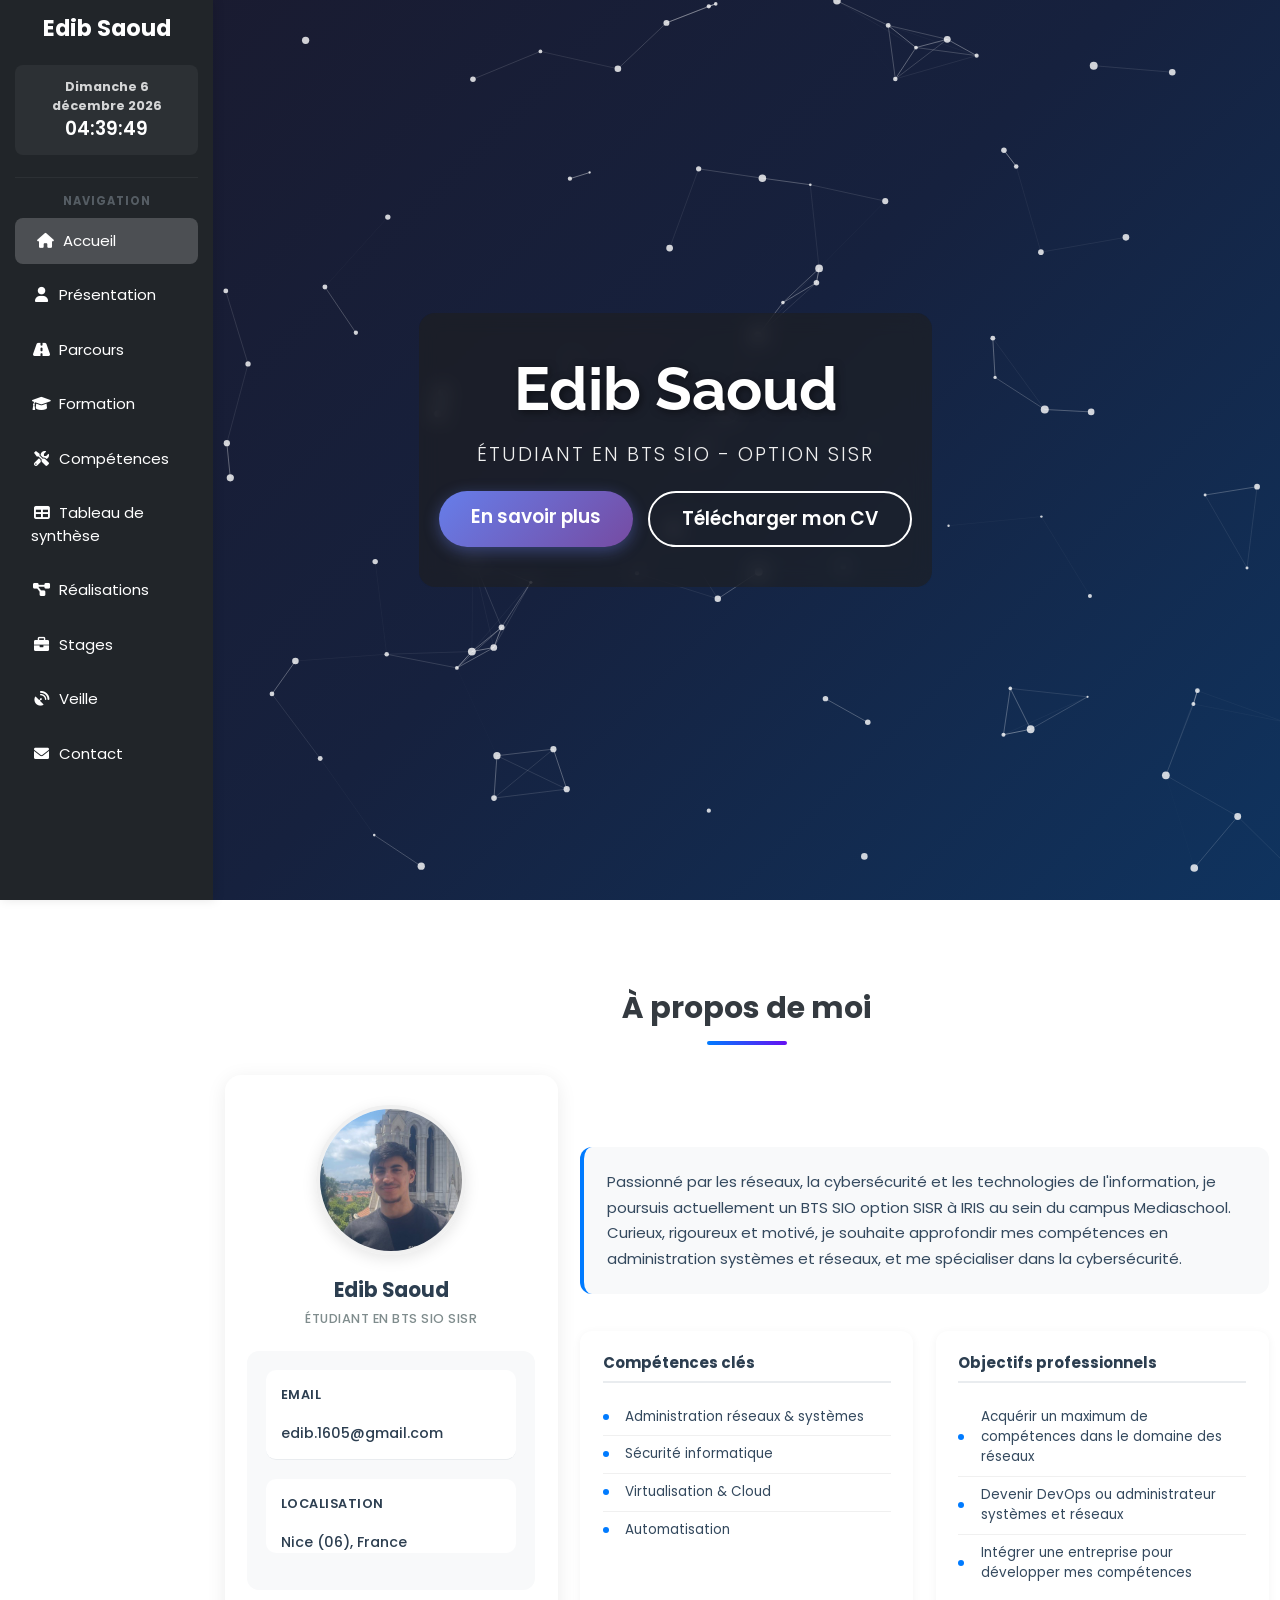
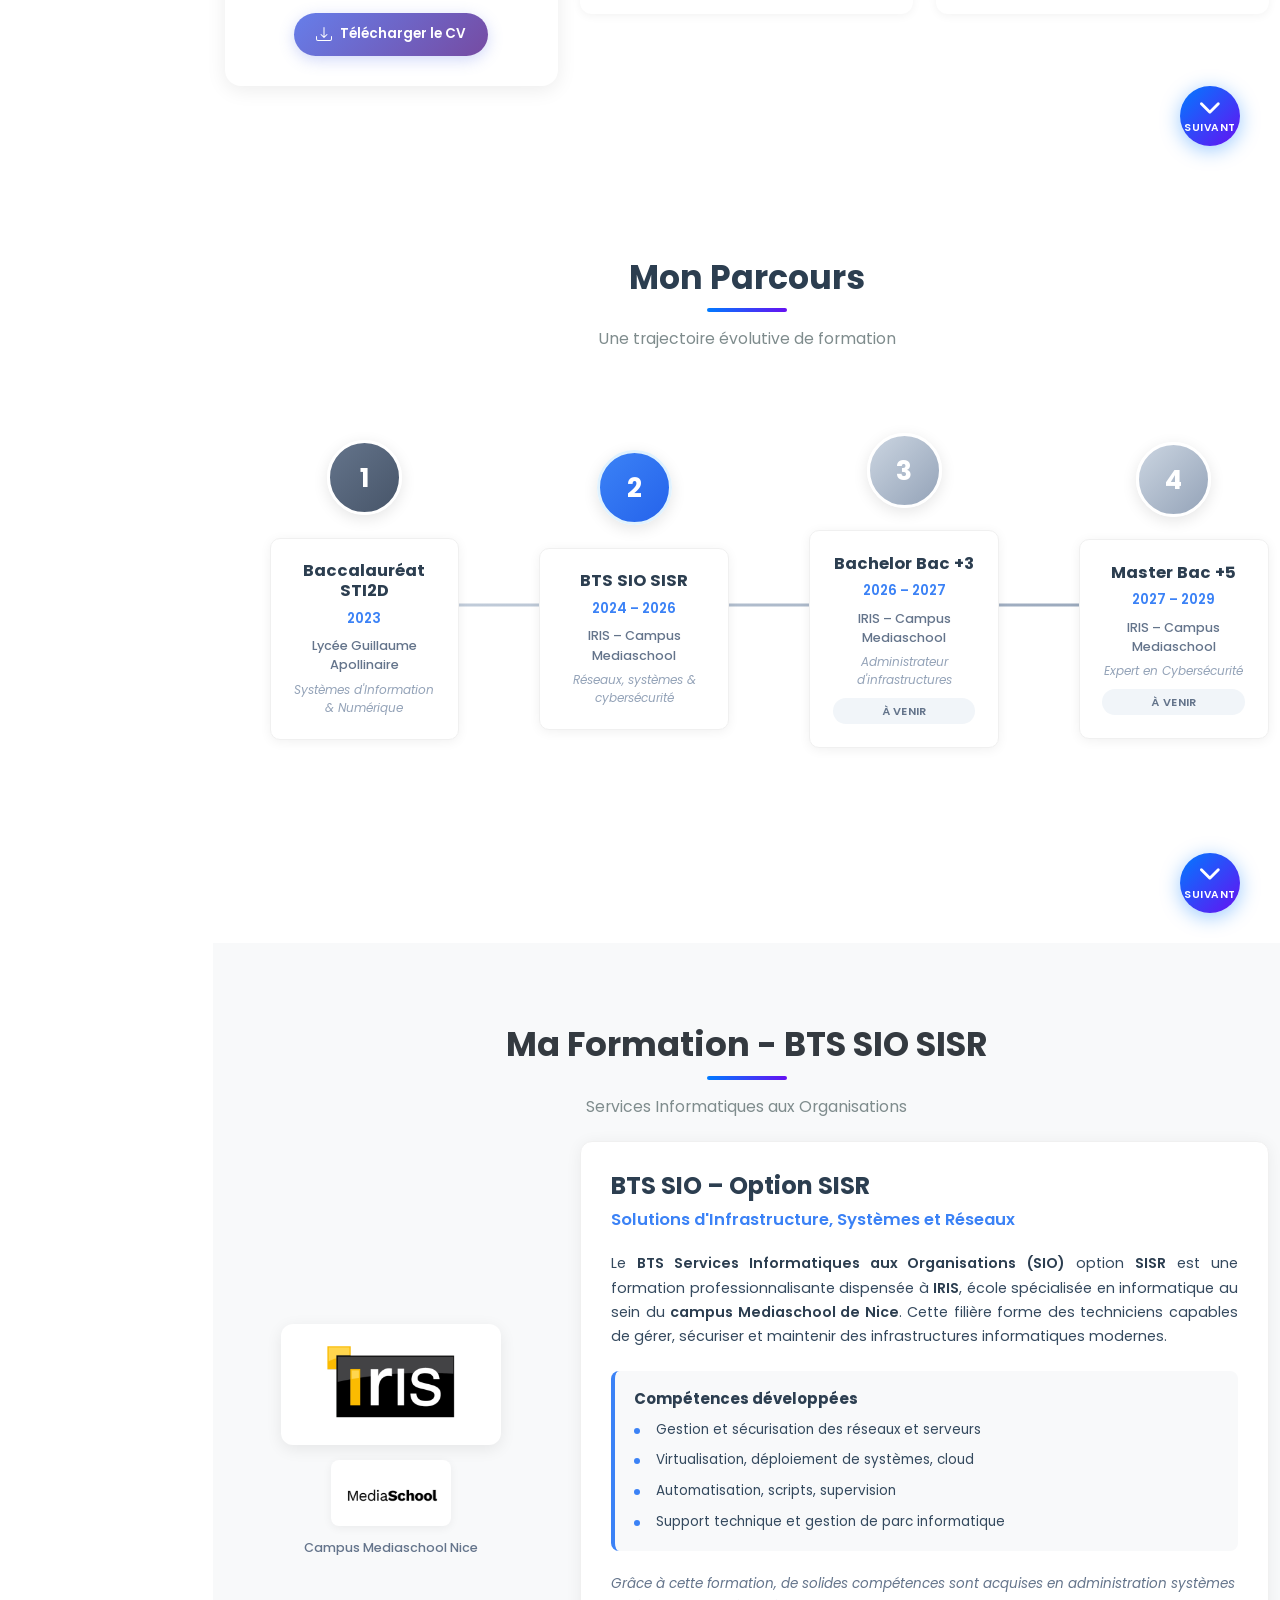
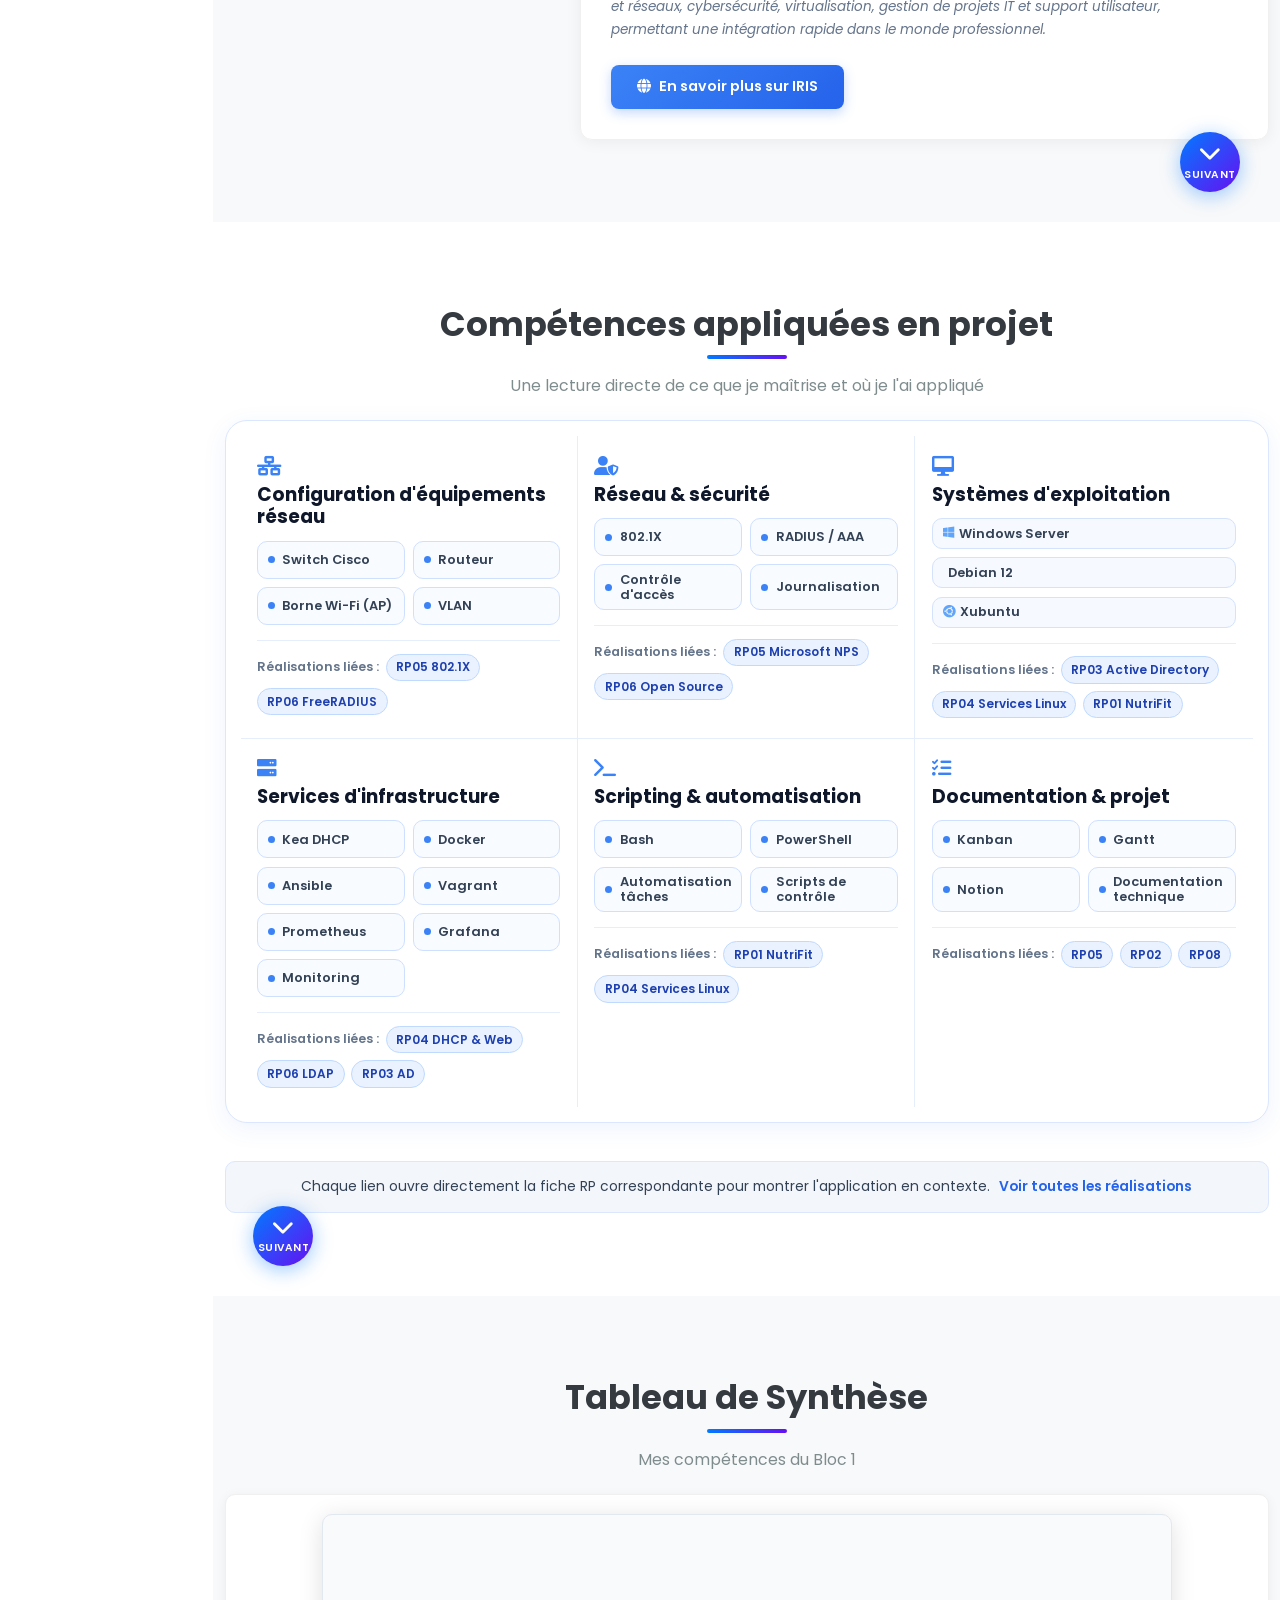
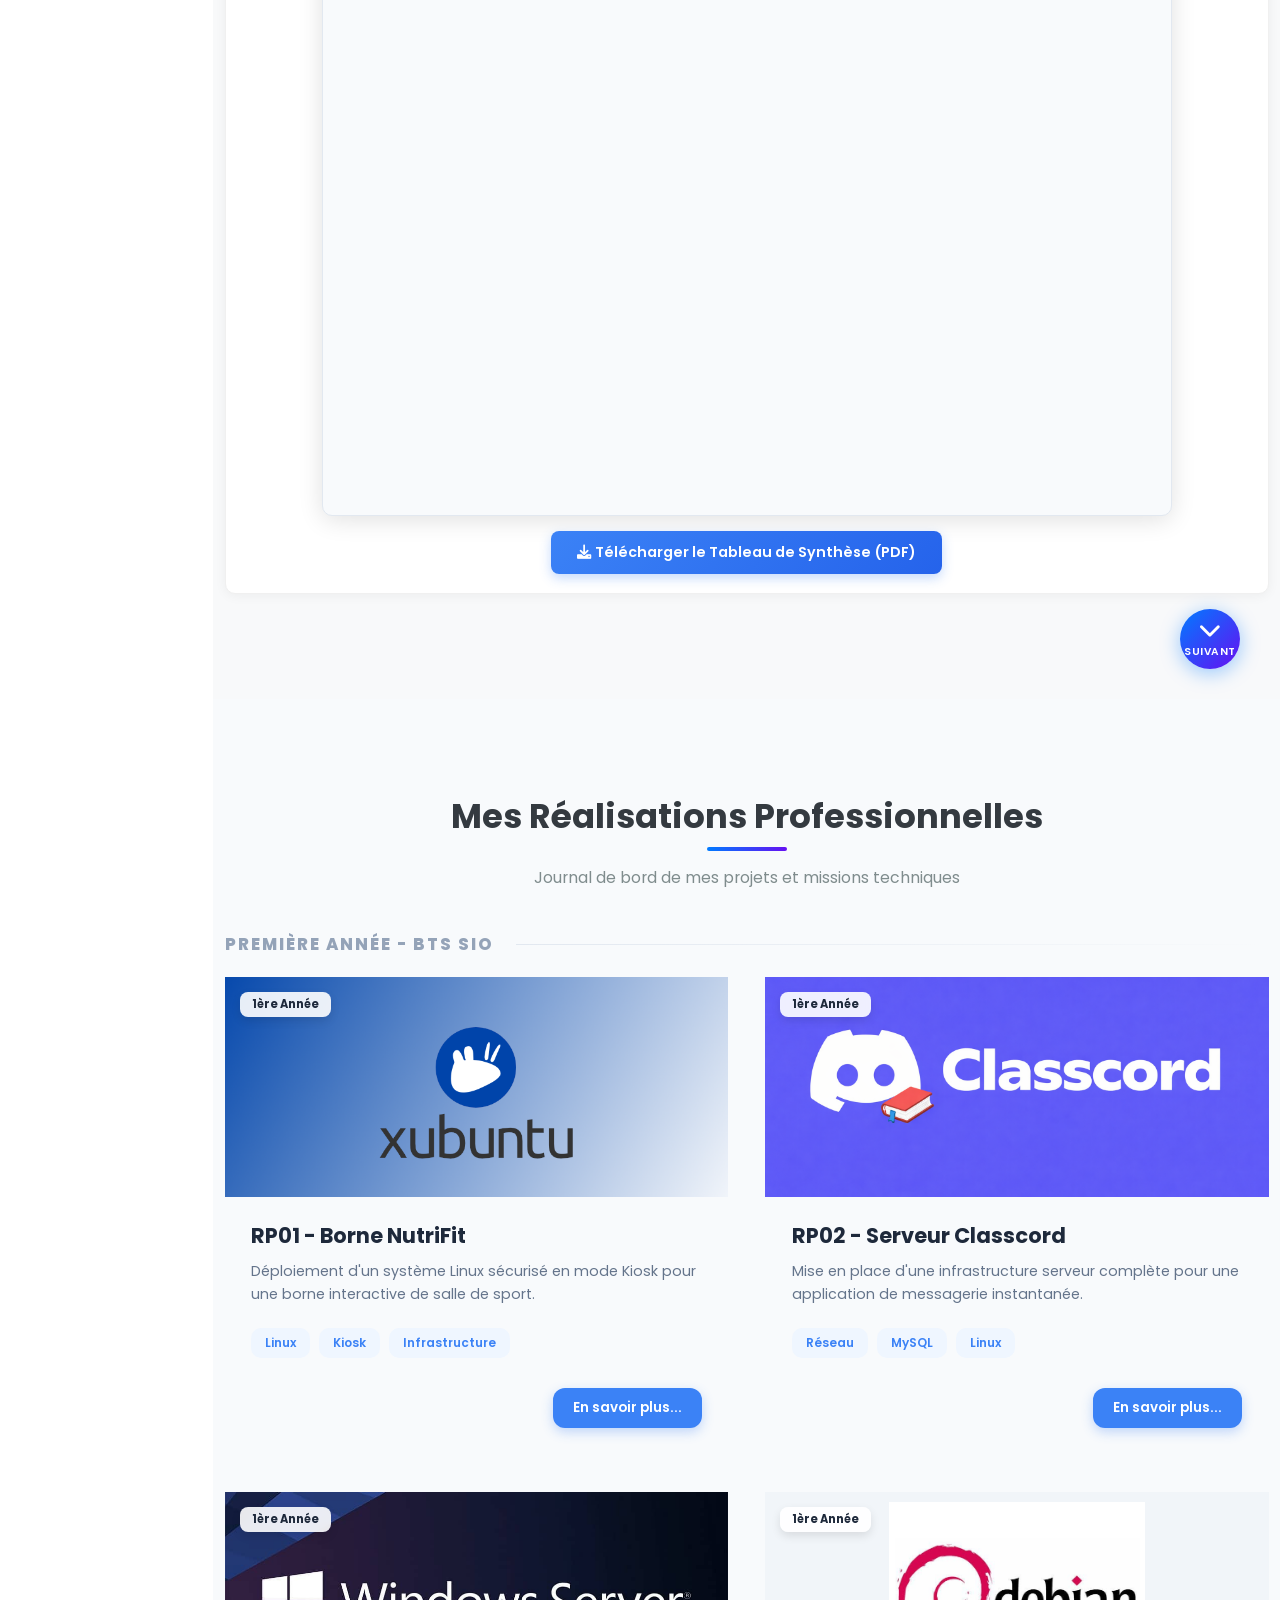
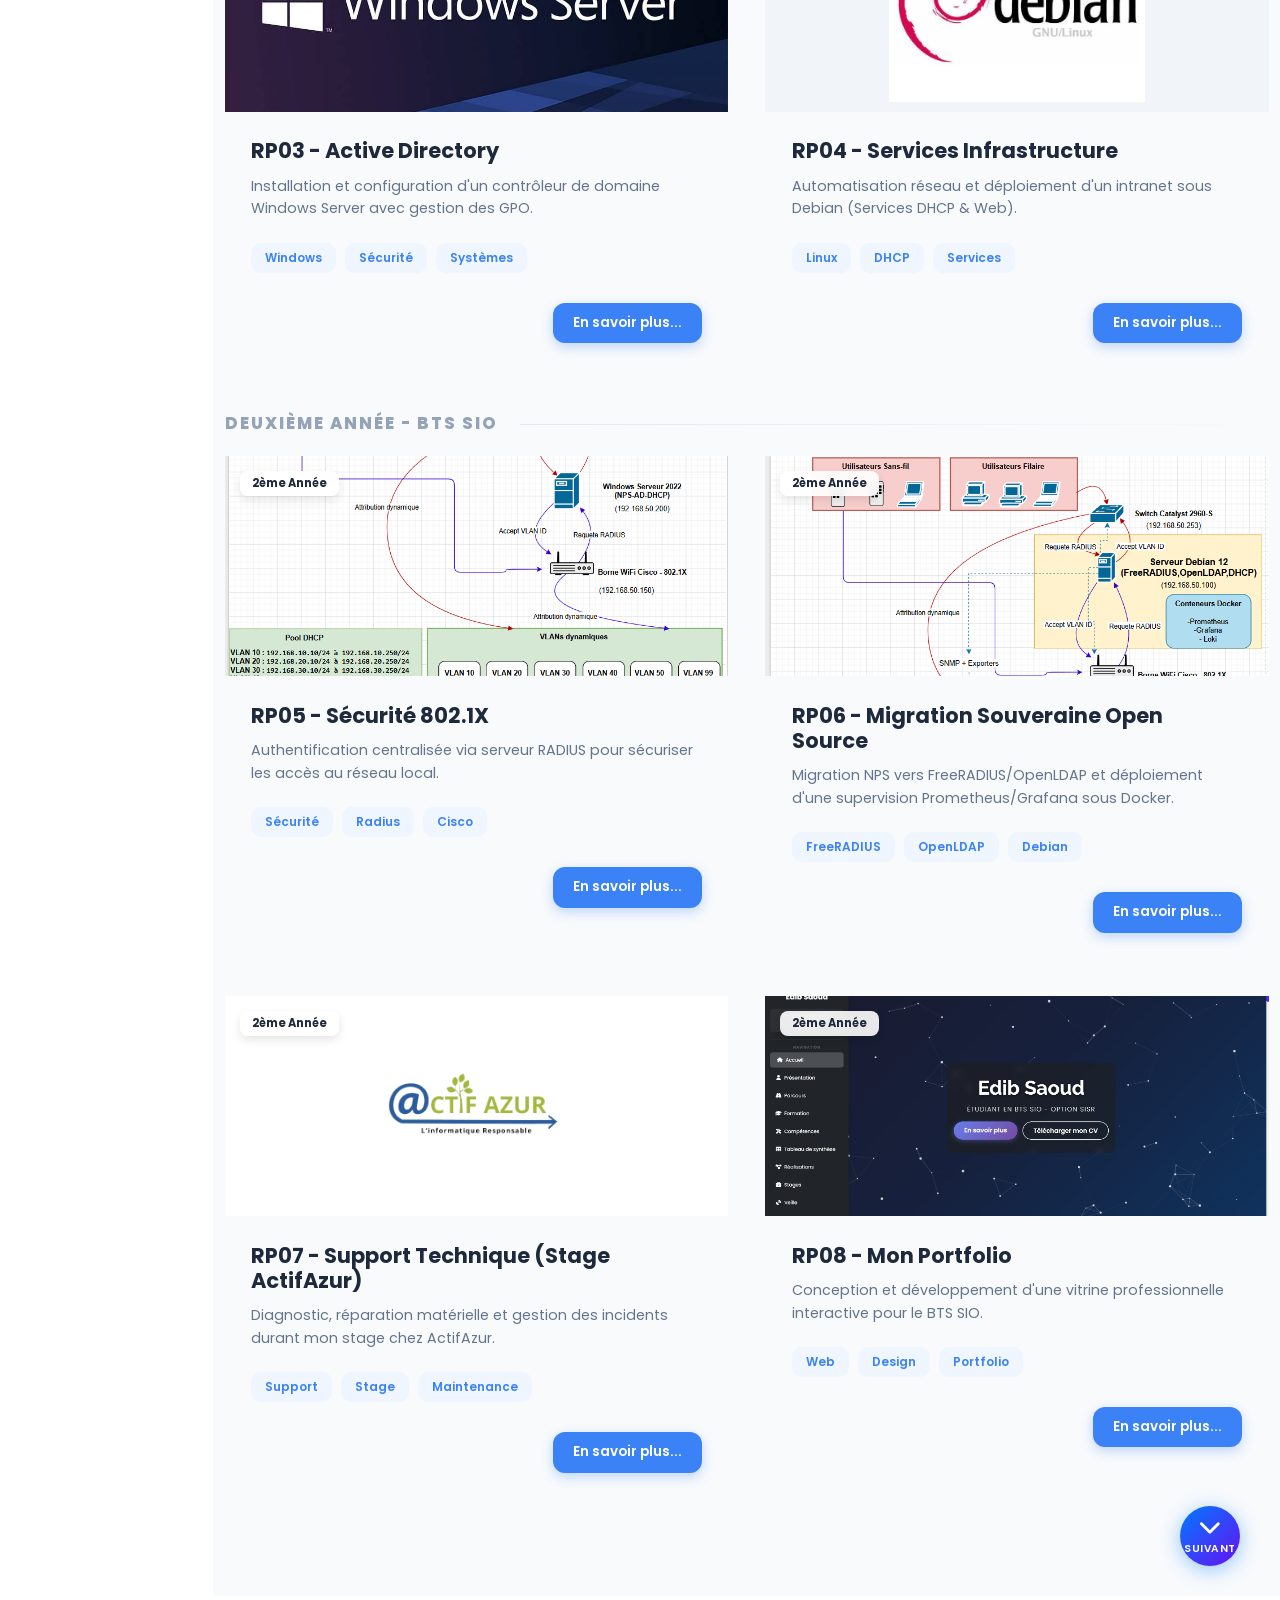
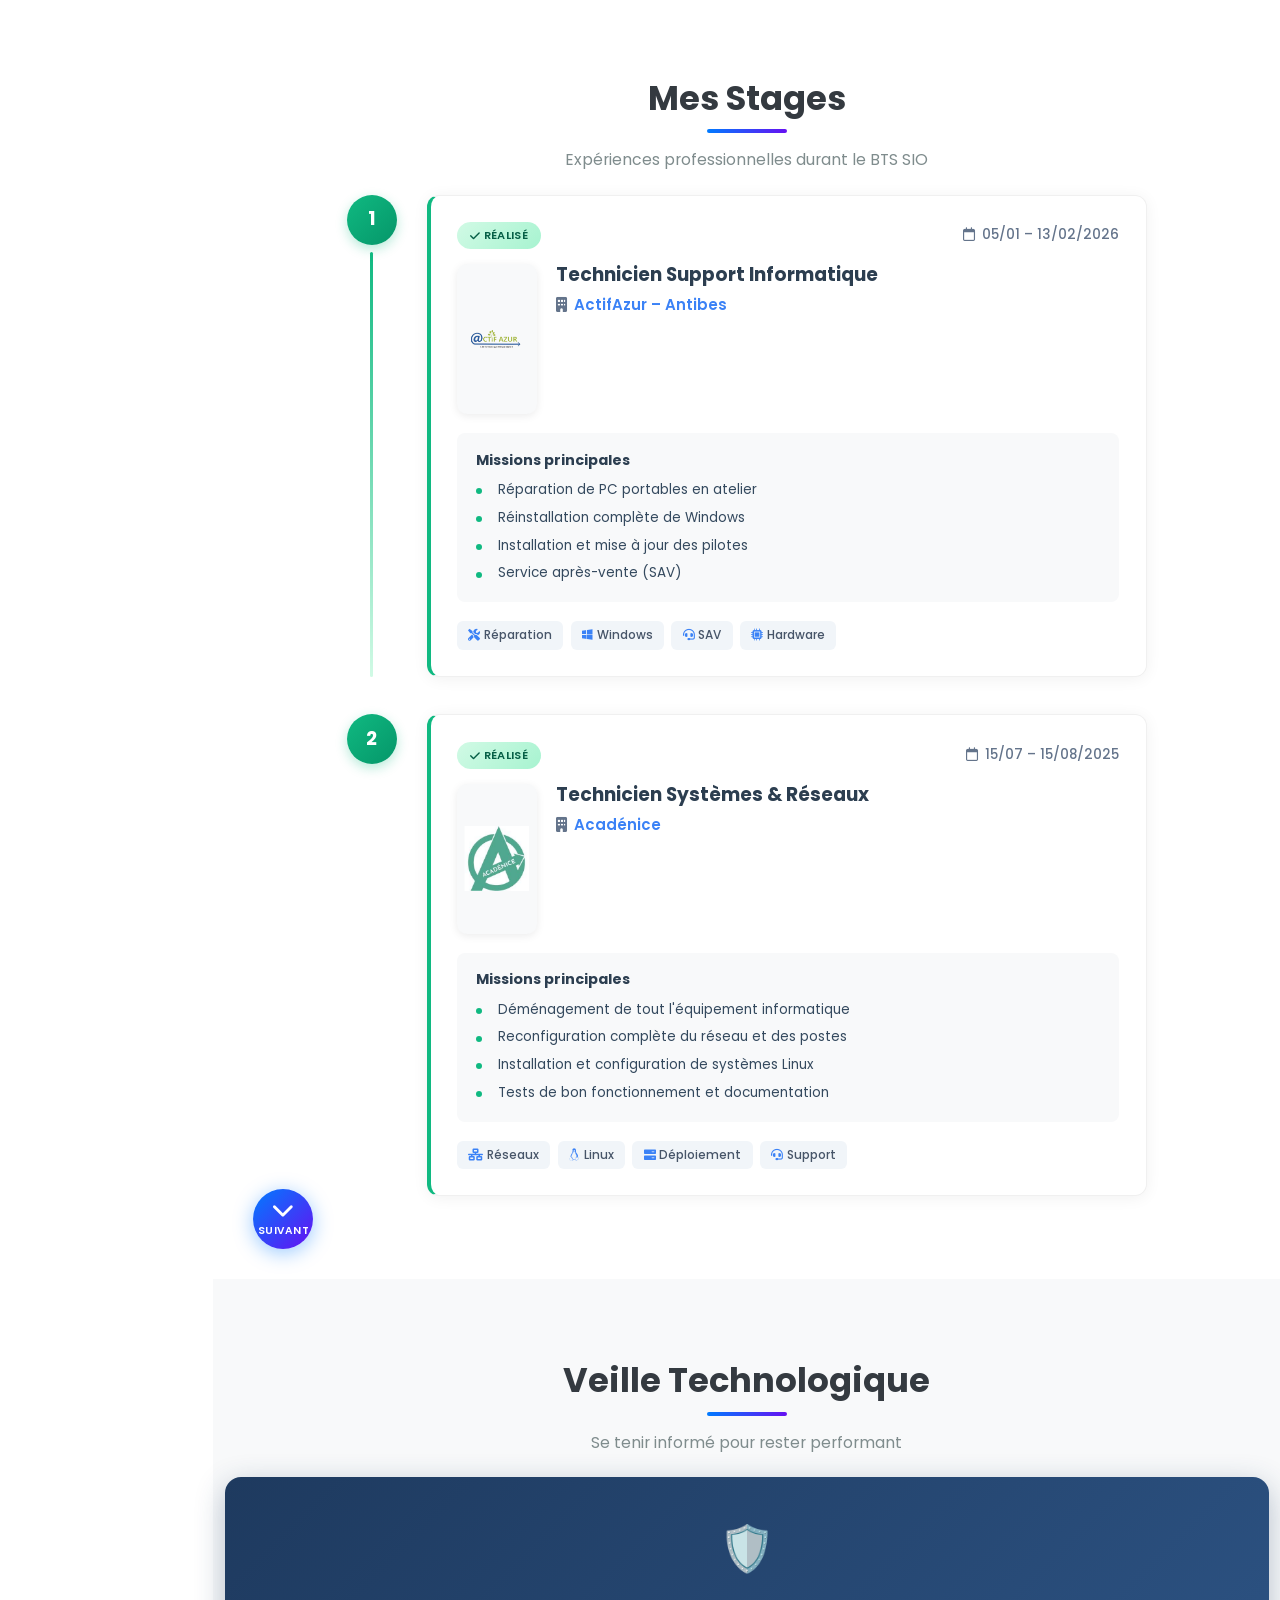
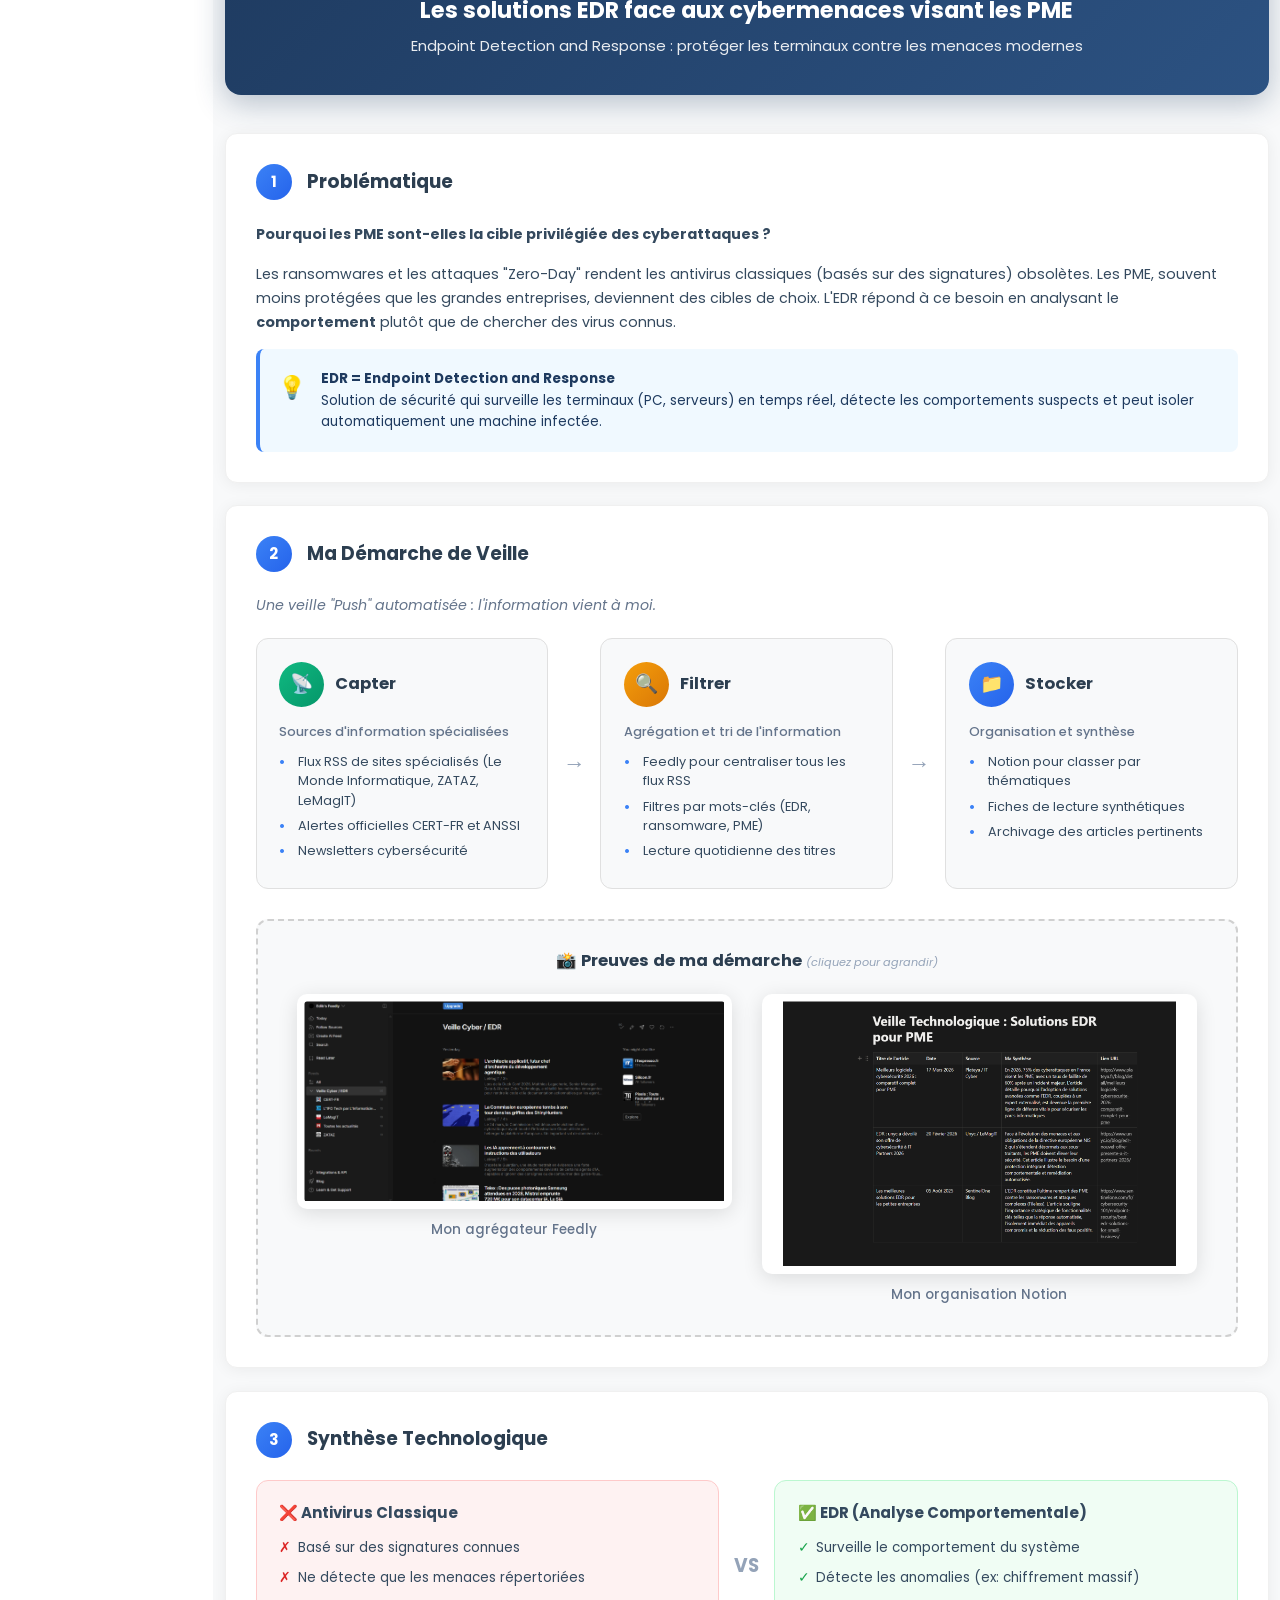
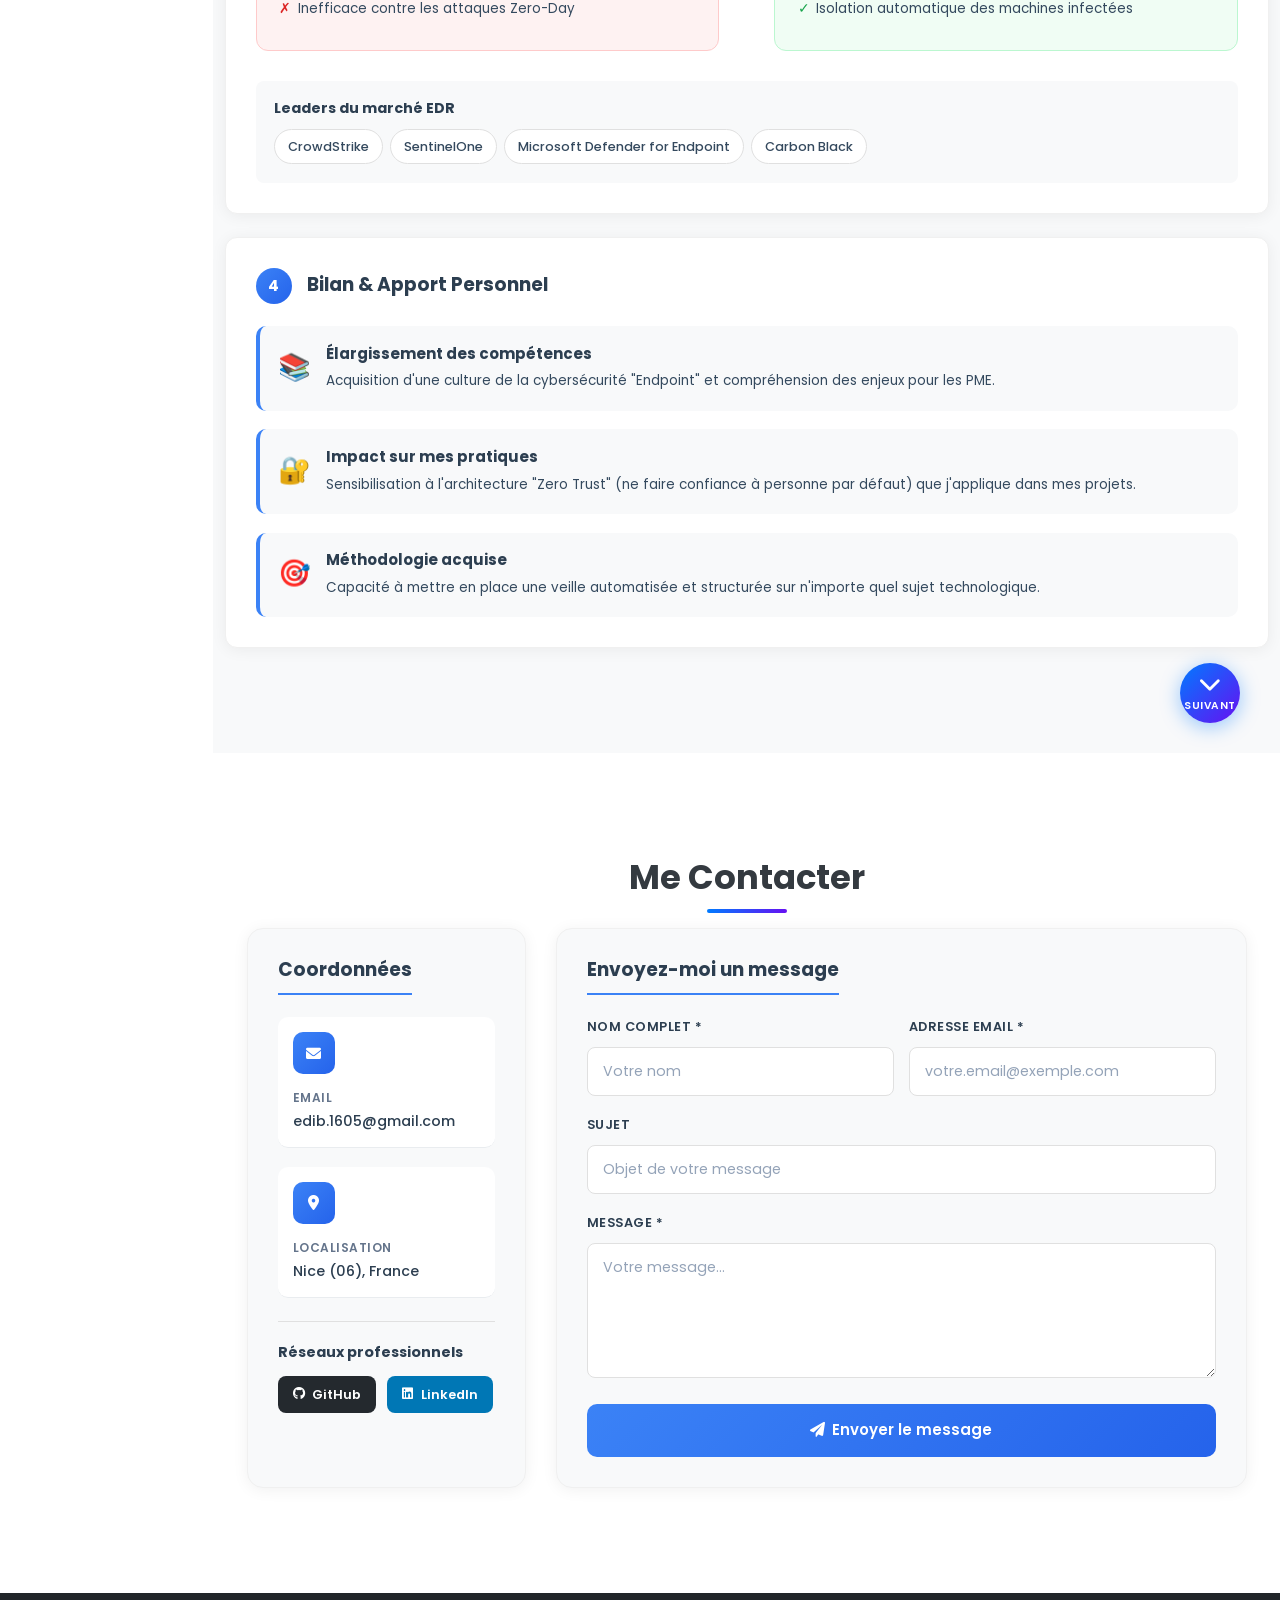
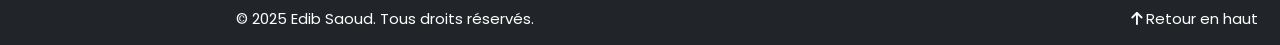
==== commit f7eea578: "Améliorations des descriptions des RPs" ====
--- a/index.html
+++ b/index.html
@@ -64,6 +64,11 @@
             </a>
           </li>
           <li class="nav-item">
+            <a href="#synthese" class="nav-link-custom text-white text-decoration-none">
+              <i class="fa-solid fa-table me-2"></i>Tableau de synthèse
+            </a>
+          </li>
+          <li class="nav-item">
             <a href="#realisations" class="nav-link-custom text-white text-decoration-none">
               <i class="fa-solid fa-project-diagram me-2"></i>Réalisations
             </a>
@@ -114,6 +119,7 @@
             <li class="nav-item"><a href="#parcours" class="text-white text-decoration-none" data-bs-dismiss="offcanvas"><i class="fa-solid fa-road me-2"></i>Parcours</a></li>
             <li class="nav-item"><a href="#formation" class="text-white text-decoration-none" data-bs-dismiss="offcanvas"><i class="fa-solid fa-graduation-cap me-2"></i>Formation</a></li>
             <li class="nav-item"><a href="#competences" class="text-white text-decoration-none" data-bs-dismiss="offcanvas"><i class="fa-solid fa-tools me-2"></i>Compétences</a></li>
+            <li class="nav-item"><a href="#synthese" class="text-white text-decoration-none" data-bs-dismiss="offcanvas"><i class="fa-solid fa-table me-2"></i>Tableau de synthèse</a></li>
             <li class="nav-item"><a href="#realisations" class="text-white text-decoration-none" data-bs-dismiss="offcanvas"><i class="fa-solid fa-project-diagram me-2"></i>Réalisations</a></li>
             <li class="nav-item"><a href="#stages" class="text-white text-decoration-none" data-bs-dismiss="offcanvas"><i class="fa-solid fa-briefcase me-2"></i>Stages</a></li>
             <li class="nav-item"><a href="#veille" class="text-white text-decoration-none" data-bs-dismiss="offcanvas"><i class="fa-solid fa-satellite-dish me-2"></i>Veille</a></li>
@@ -386,111 +392,153 @@
         <section id="competences" class="content-section section-competences">
           <div class="container py-4">
             <header class="text-center mb-4">
-              <h2 class="section-title">Mes Compétences Techniques</h2>
+              <h2 class="section-title">Compétences appliquées en projet</h2>
               <div class="underline mx-auto" style="max-width: 100px;"></div>
-              <p class="section-subtitle mt-3">Compétences acquises durant le BTS SIO SISR</p>
+              <p class="section-subtitle mt-3">Une lecture directe de ce que je maîtrise et où je l'ai appliqué</p>
             </header>
 
-            <!-- Grille de compétences par catégorie -->
-            <div class="row g-4">
-              <!-- Catégorie 1: Systèmes & Virtualisation -->
-              <div class="col-md-6">
-                <div class="competence-card">
-                  <div class="competence-header">
-                    <div class="competence-icon">💻</div>
-                    <h3 class="competence-title">Systèmes & Virtualisation</h3>
-                  </div>
-                  <ul class="competence-list">
-                    <li>Linux (Debian, Ubuntu)</li>
-                    <li>Windows Server (AD, DHCP, DNS)</li>
-                    <li>Active Directory & GPO</li>
-                    <li>VMware & VirtualBox</li>
-                    <li>Docker (conteneurisation)</li>
-                  </ul>
-                </div>
-              </div>
-
-              <!-- Catégorie 2: Réseaux & Infrastructure -->
-              <div class="col-md-6">
-                <div class="competence-card">
-                  <div class="competence-header">
-                    <div class="competence-icon">🌐</div>
-                    <h3 class="competence-title">Réseaux & Infrastructure</h3>
-                  </div>
-                  <ul class="competence-list">
-                    <li>TCP/IP, modèle OSI</li>
-                    <li>Routage & VLAN</li>
-                    <li>VPN & accès distants</li>
-                    <li>Wireshark (analyse réseau)</li>
-                    <li>Supervision réseau</li>
-                  </ul>
-                </div>
-              </div>
-
-              <!-- Catégorie 3: Sécurité & Protection -->
-              <div class="col-md-6">
-                <div class="competence-card">
-                  <div class="competence-header">
-                    <div class="competence-icon">🔒</div>
-                    <h3 class="competence-title">Sécurité & Protection</h3>
-                  </div>
-                  <ul class="competence-list">
-                    <li>Pare-feu & filtrage</li>
-                    <li>Sauvegardes & restauration</li>
-                    <li>Cybersécurité (bonnes pratiques)</li>
-                    <li>Gestion des accès & droits</li>
-                    <li>Veille technologique EDR</li>
-                  </ul>
-                </div>
-              </div>
-
-              <!-- Catégorie 4: Outils & Développement -->
-              <div class="col-md-6">
-                <div class="competence-card">
-                  <div class="competence-header">
-                    <div class="competence-icon">⚙️</div>
-                    <h3 class="competence-title">Outils & Développement</h3>
-                  </div>
-                  <ul class="competence-list">
-                    <li>Git & GitHub (versioning)</li>
-                    <li>Bash & PowerShell (scripting)</li>
-                    <li>GLPI (gestion de parc)</li>
-                    <li>HTML, CSS, JavaScript</li>
-                    <li>Python & SQL (notions)</li>
-                  </ul>
-                </div>
-              </div>
-            </div>
-
-            <!-- Note finale -->
+            <div class="skills-hub">
+              <div class="skills-hub-grid">
+                <article class="skills-hub-card">
+                  <div class="skills-hub-head">
+                    <span class="skills-hub-icon"><i class="fa-solid fa-network-wired"></i></span>
+                    <h3 class="skills-hub-title">Configuration d'équipements réseau</h3>
+                  </div>
+                  <div class="skills-chip-list">
+                    <span class="skills-chip">Switch Cisco</span>
+                    <span class="skills-chip">Routeur</span>
+                    <span class="skills-chip">Borne Wi-Fi (AP)</span>
+                    <span class="skills-chip">VLAN</span>
+                  </div>
+                  <div class="skills-hub-proof">
+                    <span>Réalisations liées :</span>
+                    <button class="skills-hub-link" onclick="openRPModal('rp1')">RP05 802.1X</button>
+                    <button class="skills-hub-link" onclick="openRPModal('rp2')">RP06 FreeRADIUS</button>
+                  </div>
+                </article>
+
+                <article class="skills-hub-card">
+                  <div class="skills-hub-head">
+                    <span class="skills-hub-icon"><i class="fa-solid fa-user-shield"></i></span>
+                    <h3 class="skills-hub-title">Réseau & sécurité</h3>
+                  </div>
+                  <div class="skills-chip-list">
+                    <span class="skills-chip">802.1X</span>
+                    <span class="skills-chip">RADIUS / AAA</span>
+                    <span class="skills-chip">Contrôle d'accès</span>
+                    <span class="skills-chip">Journalisation</span>
+                  </div>
+                  <div class="skills-hub-proof">
+                    <span>Réalisations liées :</span>
+                    <button class="skills-hub-link" onclick="openRPModal('rp1')">RP05 Microsoft NPS</button>
+                    <button class="skills-hub-link" onclick="openRPModal('rp2')">RP06 Open Source</button>
+                  </div>
+                </article>
+
+                <article class="skills-hub-card">
+                  <div class="skills-hub-head">
+                    <span class="skills-hub-icon"><i class="fa-solid fa-desktop"></i></span>
+                    <h3 class="skills-hub-title">Systèmes d'exploitation</h3>
+                  </div>
+                  <div class="skills-os-list">
+                    <span class="skills-os-pill"><i class="fa-brands fa-windows"></i> Windows Server</span>
+                    <span class="skills-os-pill"><i class="fa-brands fa-debian"></i> Debian 12</span>
+                    <span class="skills-os-pill"><i class="fa-brands fa-ubuntu"></i> Xubuntu</span>
+                  </div>
+                  <div class="skills-hub-proof">
+                    <span>Réalisations liées :</span>
+                    <button class="skills-hub-link" onclick="openRPModal('rp7')">RP03 Active Directory</button>
+                    <button class="skills-hub-link" onclick="openRPModal('rp8')">RP04 Services Linux</button>
+                    <button class="skills-hub-link" onclick="openRPModal('rp5')">RP01 NutriFit</button>
+                  </div>
+                </article>
+
+                <article class="skills-hub-card">
+                  <div class="skills-hub-head">
+                    <span class="skills-hub-icon"><i class="fa-solid fa-server"></i></span>
+                    <h3 class="skills-hub-title">Services d'infrastructure</h3>
+                  </div>
+                  <div class="skills-chip-list">
+                    <span class="skills-chip">Kea DHCP</span>
+                    <span class="skills-chip">Docker</span>
+                    <span class="skills-chip">Ansible</span>
+                    <span class="skills-chip">Vagrant</span>
+                    <span class="skills-chip">Prometheus</span>
+                    <span class="skills-chip">Grafana</span>
+                    <span class="skills-chip">Monitoring</span>
+                  </div>
+                  <div class="skills-hub-proof">
+                    <span>Réalisations liées :</span>
+                    <button class="skills-hub-link" onclick="openRPModal('rp8')">RP04 DHCP & Web</button>
+                    <button class="skills-hub-link" onclick="openRPModal('rp2')">RP06 LDAP</button>
+                    <button class="skills-hub-link" onclick="openRPModal('rp7')">RP03 AD</button>
+                  </div>
+                </article>
+
+                <article class="skills-hub-card">
+                  <div class="skills-hub-head">
+                    <span class="skills-hub-icon"><i class="fa-solid fa-terminal"></i></span>
+                    <h3 class="skills-hub-title">Scripting & automatisation</h3>
+                  </div>
+                  <div class="skills-chip-list">
+                    <span class="skills-chip">Bash</span>
+                    <span class="skills-chip">PowerShell</span>
+                    <span class="skills-chip">Automatisation tâches</span>
+                    <span class="skills-chip">Scripts de contrôle</span>
+                  </div>
+                  <div class="skills-hub-proof">
+                    <span>Réalisations liées :</span>
+                    <button class="skills-hub-link" onclick="openRPModal('rp5')">RP01 NutriFit</button>
+                    <button class="skills-hub-link" onclick="openRPModal('rp8')">RP04 Services Linux</button>
+                  </div>
+                </article>
+
+                <article class="skills-hub-card">
+                  <div class="skills-hub-head">
+                    <span class="skills-hub-icon"><i class="fa-solid fa-list-check"></i></span>
+                    <h3 class="skills-hub-title">Documentation & projet</h3>
+                  </div>
+                  <div class="skills-chip-list">
+                    <span class="skills-chip">Kanban</span>
+                    <span class="skills-chip">Gantt</span>
+                    <span class="skills-chip">Notion</span>
+                    <span class="skills-chip">Documentation technique</span>
+                  </div>
+                  <div class="skills-hub-proof">
+                    <span>Réalisations liées :</span>
+                    <button class="skills-hub-link" onclick="openRPModal('rp1')">RP05</button>
+                    <button class="skills-hub-link" onclick="openRPModal('rp6')">RP02</button>
+                    <button class="skills-hub-link" onclick="openRPModal('rp4')">RP08</button>
+                  </div>
+                </article>
+              </div>
+            </div>
+
             <div class="competences-footer">
               <p class="competences-note">
-                💡 Ces compétences sont détaillées et illustrées dans mes <a href="#realisations" class="competences-link">Réalisations Professionnelles</a>
+                Chaque lien ouvre directement la fiche RP correspondante pour montrer l'application en contexte.
+                <a href="#realisations" class="competences-link">Voir toutes les réalisations</a>
               </p>
             </div>
           </div>
           
           <!-- Bouton section suivante -->
-          <a href="#realisations" class="section-nav-btn section-nav-left" aria-label="Section suivante">
+          <a href="#synthese" class="section-nav-btn section-nav-left" aria-label="Section suivante">
             <i class="fa-solid fa-chevron-down"></i>
             <small>Suivant</small>
           </a>
         </section>
 
-        <!-- SECTION 6: RÉALISATIONS PROFESSIONNELLES -->
-        <section id="realisations" class="content-section section-realisations">
-          <div class="container py-2">
-            <!-- En-tête compact -->
-            <header class="text-center mb-3">
-              <h2 class="section-title" style="font-size: 1.5rem;">Mes Réalisations Professionnelles</h2>
-              <div class="underline mx-auto" style="max-width: 80px;"></div>
+        <!-- SECTION 6: TABLEAU DE SYNTHÈSE -->
+        <section id="synthese" class="content-section section-synthese">
+          <div class="container py-4">
+            <header class="text-center mb-4">
+              <h2 class="section-title">Tableau de Synthèse</h2>
+              <div class="underline mx-auto" style="max-width: 100px;"></div>
+              <p class="section-subtitle mt-3">Mes compétences du Bloc 1</p>
             </header>
 
-            <!-- Tableau de Synthèse Général -->
             <div class="rp-tableau-synthese mb-4">
-              <h3 class="rp-tableau-title">Tableau de Synthèse - Bloc 1</h3>
-              <p class="rp-tableau-subtitle">Vue d'ensemble de mes réalisations</p>
-              
               <!-- Visualisation PDF -->
               <div class="rp-pdf-container">
                 <iframe src="images/BTS SIO - Tableau de synthèse.pdf#toolbar=0&navpanes=0&view=FitH" 
@@ -499,184 +547,201 @@
               </div>
               
               <!-- Bouton téléchargement -->
-              <div class="text-center mt-2">
+              <div class="text-center mt-3">
                 <a href="images/BTS SIO - Tableau de synthèse.pdf" 
                    target="_blank" 
                    class="rp-download-btn">
-                  <i class="fa-solid fa-download me-1"></i>Télécharger
+                  <i class="fa-solid fa-download me-1"></i>Télécharger le Tableau de Synthèse (PDF)
                 </a>
               </div>
             </div>
-
-            <!-- ========== 2ÈME ANNÉE BTS SIO ========== -->
-            <div class="rp-year-section">
-              <h3 class="rp-year-title">
-                <span class="rp-year-badge">2ème année</span>
-                BTS SIO SISR
-              </h3>
+          </div>
+          
+          <!-- Bouton section suivante -->
+          <a href="#realisations" class="section-nav-btn section-nav-right" aria-label="Section suivante">
+            <i class="fa-solid fa-chevron-down"></i>
+            <small>Suivant</small>
+          </a>
+        </section>
+
+        <!-- SECTION 7: RÉALISATIONS PROFESSIONNELLES -->
+        <section id="realisations" class="content-section section-realisations">
+          <div class="container py-4">
+            <header class="text-center mb-5">
+              <h2 class="section-title">Mes Réalisations Professionnelles</h2>
+              <div class="underline mx-auto" style="max-width: 100px;"></div>
+              <p class="section-subtitle mt-3">Journal de bord de mes projets et missions techniques</p>
+            </header>
+
+            <!-- ========== 1ÈRE ANNÉE ========== -->
+            <h3 class="rp-year-separator">Première Année - BTS SIO</h3>
+            <div class="rp-grid rp-grid-year mb-5">
               
-              <div class="row g-3">
-                <!-- RP 1 - 802.1X -->
-                <div class="col-md-6">
-                  <div class="rp-card" data-rp-id="rp1" data-type="security">
-                    <div class="rp-card-body">
-                      <h4 class="rp-card-title">Infrastructure réseau sécurisée (802.1X)</h4>
-                      <p class="rp-card-period"><i class="fa-regular fa-calendar me-1"></i>IRIS Mediaschool</p>
-                      <p class="rp-card-description">Authentification 802.1X avec serveur RADIUS sur Debian pour sécuriser les accès réseau.</p>
-                      <div class="rp-card-competences">
-                        <span class="rp-competence-badge">C1.1</span>
-                        <span class="rp-competence-badge">C1.4</span>
-                        <span class="rp-competence-badge">C1.5</span>
-                      </div>
-                    </div>
-                    <div class="rp-card-footer">
-                      <button class="rp-card-btn"><i class="fa-solid fa-arrow-right"></i></button>
-                    </div>
-                  </div>
-                </div>
-
-                <!-- RP 2 - WebVirtCloud -->
-                <div class="col-md-6">
-                  <div class="rp-card" data-rp-id="rp2" data-type="infra">
-                    <div class="rp-card-body">
-                      <h4 class="rp-card-title">Portail de virtualisation WebVirtCloud</h4>
-                      <p class="rp-card-period"><i class="fa-regular fa-calendar me-1"></i>IRIS Mediaschool</p>
-                      <p class="rp-card-description">Déploiement d'un portail web KVM pour la gestion de VM par les étudiants.</p>
-                      <div class="rp-card-competences">
-                        <span class="rp-competence-badge">C1.1</span>
-                        <span class="rp-competence-badge">C1.4</span>
-                        <span class="rp-competence-badge">C1.5</span>
-                      </div>
-                    </div>
-                    <div class="rp-card-footer">
-                      <button class="rp-card-btn"><i class="fa-solid fa-arrow-right"></i></button>
-                    </div>
-                  </div>
-                </div>
-
-                <!-- RP 3 - Support technique (Stage) -->
-                <div class="col-md-6">
-                  <div class="rp-card" data-rp-id="rp3" data-type="support">
-                    <div class="rp-card-body">
-                      <h4 class="rp-card-title">Support technique & gestion des incidents</h4>
-                      <p class="rp-card-period"><i class="fa-regular fa-calendar me-1"></i>Stage ActifAzur</p>
-                      <p class="rp-card-description">Diagnostic, réparation matérielle/logicielle et remastérisation de postes clients.</p>
-                      <div class="rp-card-competences">
-                        <span class="rp-competence-badge">C1.1</span>
-                        <span class="rp-competence-badge">C1.2</span>
-                      </div>
-                    </div>
-                    <div class="rp-card-footer">
-                      <button class="rp-card-btn"><i class="fa-solid fa-arrow-right"></i></button>
-                    </div>
-                  </div>
-                </div>
-
-                <!-- RP 4 - Portfolio -->
-                <div class="col-md-6">
-                  <div class="rp-card" data-rp-id="rp4" data-type="web">
-                    <div class="rp-card-body">
-                      <h4 class="rp-card-title">Conception du portfolio professionnel</h4>
-                      <p class="rp-card-period"><i class="fa-regular fa-calendar me-1"></i>Projet personnel</p>
-                      <p class="rp-card-description">Site web responsive centralisant CV, réalisations et veille technologique.</p>
-                      <div class="rp-card-competences">
-                        <span class="rp-competence-badge">C1.3</span>
-                        <span class="rp-competence-badge">C1.4</span>
-                        <span class="rp-competence-badge">C1.6</span>
-                      </div>
-                    </div>
-                    <div class="rp-card-footer">
-                      <button class="rp-card-btn"><i class="fa-solid fa-arrow-right"></i></button>
-                    </div>
-                  </div>
-                </div>
-              </div>
-            </div>
-
-            <!-- ========== 1ÈRE ANNÉE BTS SIO ========== -->
-            <div class="rp-year-section">
-              <h3 class="rp-year-title">
-                <span class="rp-year-badge year-1">1ère année</span>
-                BTS SIO SISR
-              </h3>
+              <!-- RP01 - NutriFit -->
+              <article class="rp-card-new">
+                <div class="rp-card-img-container">
+                  <div class="rp-card-year-badge">1ère Année</div>
+                  <img src="images/xubuntu.webp" alt="NutriFit" class="rp-card-img" onerror="this.src='images/images.jpg'">
+                </div>
+                <div class="rp-card-content">
+                  <h3 class="rp-card-title-new">RP01 - Borne NutriFit</h3>
+                  <p class="rp-card-description-new">Déploiement d'un système Linux sécurisé en mode Kiosk pour une borne interactive de salle de sport.</p>
+                  <div class="rp-card-tags">
+                    <span class="rp-tag-item">Linux</span>
+                    <span class="rp-tag-item">Kiosk</span>
+                    <span class="rp-tag-item">Infrastructure</span>
+                  </div>
+                  <div class="rp-card-footer-new">
+                    <button class="rp-btn-more" onclick="openRPModal('rp5')">En savoir plus...</button>
+                  </div>
+                </div>
+              </article>
+
+              <!-- RP02 - Classcord -->
+              <article class="rp-card-new">
+                <div class="rp-card-img-container">
+                  <div class="rp-card-year-badge">1ère Année</div>
+                  <img src="images/classcord.png" alt="Classcord" class="rp-card-img" onerror="this.src='images/images.jpg'">
+                </div>
+                <div class="rp-card-content">
+                  <h3 class="rp-card-title-new">RP02 - Serveur Classcord</h3>
+                  <p class="rp-card-description-new">Mise en place d'une infrastructure serveur complète pour une application de messagerie instantanée.</p>
+                  <div class="rp-card-tags">
+                    <span class="rp-tag-item">Réseau</span>
+                    <span class="rp-tag-item">MySQL</span>
+                    <span class="rp-tag-item">Linux</span>
+                  </div>
+                  <div class="rp-card-footer-new">
+                    <button class="rp-btn-more" onclick="openRPModal('rp6')">En savoir plus...</button>
+                  </div>
+                </div>
+              </article>
+
+              <!-- RP03 - Active Directory -->
+              <article class="rp-card-new">
+                <div class="rp-card-img-container">
+                  <div class="rp-card-year-badge">1ère Année</div>
+                  <img src="images/wsimg.jpg" alt="Active Directory" class="rp-card-img">
+                </div>
+                <div class="rp-card-content">
+                  <h3 class="rp-card-title-new">RP03 - Active Directory</h3>
+                  <p class="rp-card-description-new">Installation et configuration d'un contrôleur de domaine Windows Server avec gestion des GPO.</p>
+                  <div class="rp-card-tags">
+                    <span class="rp-tag-item">Windows</span>
+                    <span class="rp-tag-item">Sécurité</span>
+                    <span class="rp-tag-item">Systèmes</span>
+                  </div>
+                  <div class="rp-card-footer-new">
+                    <button class="rp-btn-more" onclick="openRPModal('rp7')">En savoir plus...</button>
+                  </div>
+                </div>
+              </article>
+
+              <!-- RP04 - DHCP / Apache -->
+              <article class="rp-card-new">
+                <div class="rp-card-img-container">
+                  <div class="rp-card-year-badge">1ère Année</div>
+                  <img src="images/debianserverimg.jpg" alt="Services Linux" class="rp-card-img rp-card-img-dezoom">
+                </div>
+                <div class="rp-card-content">
+                  <h3 class="rp-card-title-new">RP04 - Services Infrastructure</h3>
+                  <p class="rp-card-description-new">Automatisation réseau et déploiement d'un intranet sous Debian (Services DHCP & Web).</p>
+                  <div class="rp-card-tags">
+                    <span class="rp-tag-item">Linux</span>
+                    <span class="rp-tag-item">DHCP</span>
+                    <span class="rp-tag-item">Services</span>
+                  </div>
+                  <div class="rp-card-footer-new">
+                    <button class="rp-btn-more" onclick="openRPModal('rp8')">En savoir plus...</button>
+                  </div>
+                </div>
+              </article>
+            </div>
+
+            <!-- ========== 2ÈME ANNÉE ========== -->
+            <h3 class="rp-year-separator">Deuxième Année - BTS SIO</h3>
+            <div class="rp-grid rp-grid-year">
               
-              <div class="row g-3">
-                <!-- RP 5 - NutriFit -->
-                <div class="col-md-6">
-                  <div class="rp-card" data-rp-id="rp5" data-type="infra">
-                    <div class="rp-card-body">
-                      <h4 class="rp-card-title">Borne interactive NutriFit (Mode Kiosk)</h4>
-                      <p class="rp-card-period"><i class="fa-regular fa-calendar me-1"></i>Projet inter-spécialités</p>
-                      <p class="rp-card-description">Déploiement système Linux verrouillé pour une borne de salle de sport.</p>
-                      <div class="rp-card-competences">
-                        <span class="rp-competence-badge">C1.1</span>
-                        <span class="rp-competence-badge">C1.4</span>
-                        <span class="rp-competence-badge">C1.5</span>
-                      </div>
-                    </div>
-                    <div class="rp-card-footer">
-                      <button class="rp-card-btn"><i class="fa-solid fa-arrow-right"></i></button>
-                    </div>
-                  </div>
-                </div>
-
-                <!-- RP 6 - Classcord -->
-                <div class="col-md-6">
-                  <div class="rp-card" data-rp-id="rp6" data-type="network">
-                    <div class="rp-card-body">
-                      <h4 class="rp-card-title">Infrastructure serveur Classcord</h4>
-                      <p class="rp-card-period"><i class="fa-regular fa-calendar me-1"></i>Projet inter-spécialités</p>
-                      <p class="rp-card-description">Serveur Linux pour une messagerie locale type Discord.</p>
-                      <div class="rp-card-competences">
-                        <span class="rp-competence-badge">C1.1</span>
-                        <span class="rp-competence-badge">C1.4</span>
-                        <span class="rp-competence-badge">C1.5</span>
-                      </div>
-                    </div>
-                    <div class="rp-card-footer">
-                      <button class="rp-card-btn"><i class="fa-solid fa-arrow-right"></i></button>
-                    </div>
-                  </div>
-                </div>
-
-                <!-- RP 7 - Active Directory -->
-                <div class="col-md-6">
-                  <div class="rp-card" data-rp-id="rp7" data-type="infra">
-                    <div class="rp-card-body">
-                      <h4 class="rp-card-title">Annuaire d'entreprise (Active Directory)</h4>
-                      <p class="rp-card-period"><i class="fa-regular fa-calendar me-1"></i>TP Laboratoire IRIS</p>
-                      <p class="rp-card-description">Déploiement d'un contrôleur de domaine Windows Server pour centraliser l'authentification.</p>
-                      <div class="rp-card-competences">
-                        <span class="rp-competence-badge">C1.1</span>
-                        <span class="rp-competence-badge">C1.5</span>
-                      </div>
-                    </div>
-                    <div class="rp-card-footer">
-                      <button class="rp-card-btn"><i class="fa-solid fa-arrow-right"></i></button>
-                    </div>
-                  </div>
-                </div>
-
-                <!-- RP 8 - DHCP & Web Linux -->
-                <div class="col-md-6">
-                  <div class="rp-card" data-rp-id="rp8" data-type="infra">
-                    <div class="rp-card-body">
-                      <h4 class="rp-card-title">Services d'infrastructure Linux (DHCP & Web)</h4>
-                      <p class="rp-card-period"><i class="fa-regular fa-calendar me-1"></i>TP Laboratoire IRIS</p>
-                      <p class="rp-card-description">Automatisation réseau et déploiement d'un intranet sous Debian.</p>
-                      <div class="rp-card-competences">
-                        <span class="rp-competence-badge">C1.1</span>
-                        <span class="rp-competence-badge">C1.5</span>
-                      </div>
-                    </div>
-                    <div class="rp-card-footer">
-                      <button class="rp-card-btn"><i class="fa-solid fa-arrow-right"></i></button>
-                    </div>
-                  </div>
-                </div>
-              </div>
-            </div>
-
+              <!-- RP05 - 802.1X -->
+              <article class="rp-card-new">
+                <div class="rp-card-img-container">
+                  <div class="rp-card-year-badge">2ème Année</div>
+                  <img src="images/Shéma-Réseau-RP01.png" alt="Schéma réseau RP05" class="rp-card-img">
+                </div>
+                <div class="rp-card-content">
+                  <h3 class="rp-card-title-new">RP05 - Sécurité 802.1X</h3>
+                  <p class="rp-card-description-new">Authentification centralisée via serveur RADIUS pour sécuriser les accès au réseau local.</p>
+                  <div class="rp-card-tags">
+                    <span class="rp-tag-item">Sécurité</span>
+                    <span class="rp-tag-item">Radius</span>
+                    <span class="rp-tag-item">Cisco</span>
+                  </div>
+                  <div class="rp-card-footer-new">
+                    <button class="rp-btn-more" onclick="openRPModal('rp1')">En savoir plus...</button>
+                  </div>
+                </div>
+              </article>
+
+              <!-- RP06 - Migration Open Source -->
+              <article class="rp-card-new">
+                <div class="rp-card-img-container">
+                  <div class="rp-card-year-badge">2ème Année</div>
+                  <img src="images/Shéma-Réseau-RP02.png" alt="Schéma réseau RP06" class="rp-card-img" style="object-position: center top;" onerror="this.src='images/images.jpg'">
+                </div>
+                <div class="rp-card-content">
+                  <h3 class="rp-card-title-new">RP06 - Migration Souveraine Open Source</h3>
+                  <p class="rp-card-description-new">Migration NPS vers FreeRADIUS/OpenLDAP et déploiement d'une supervision Prometheus/Grafana sous Docker.</p>
+                  <div class="rp-card-tags">
+                    <span class="rp-tag-item">FreeRADIUS</span>
+                    <span class="rp-tag-item">OpenLDAP</span>
+                    <span class="rp-tag-item">Debian</span>
+                  </div>
+                  <div class="rp-card-footer-new">
+                    <button class="rp-btn-more" onclick="openRPModal('rp2')">En savoir plus...</button>
+                  </div>
+                </div>
+              </article>
+
+              <!-- RP07 - Stage ActifAzur -->
+              <article class="rp-card-new">
+                <div class="rp-card-img-container">
+                  <div class="rp-card-year-badge">2ème Année</div>
+                  <img src="images/actif-azur.webp" alt="ActifAzur" class="rp-card-img" style="object-fit: contain; background: #ffffff;">
+                </div>
+                <div class="rp-card-content">
+                  <h3 class="rp-card-title-new">RP07 - Support Technique (Stage ActifAzur)</h3>
+                  <p class="rp-card-description-new">Diagnostic, réparation matérielle et gestion des incidents durant mon stage chez ActifAzur.</p>
+                  <div class="rp-card-tags">
+                    <span class="rp-tag-item">Support</span>
+                    <span class="rp-tag-item">Stage</span>
+                    <span class="rp-tag-item">Maintenance</span>
+                  </div>
+                  <div class="rp-card-footer-new">
+                    <button class="rp-btn-more" onclick="openRPModal('rp3')">En savoir plus...</button>
+                  </div>
+                </div>
+              </article>
+
+              <!-- RP08 - Mon Portfolio -->
+              <article class="rp-card-new">
+                <div class="rp-card-img-container">
+                  <div class="rp-card-year-badge">2ème Année</div>
+                  <img src="images/portfolioimg1.png" alt="Portfolio" class="rp-card-img" onerror="this.src='images/images.jpg'">
+                </div>
+                <div class="rp-card-content">
+                  <h3 class="rp-card-title-new">RP08 - Mon Portfolio</h3>
+                  <p class="rp-card-description-new">Conception et développement d'une vitrine professionnelle interactive pour le BTS SIO.</p>
+                  <div class="rp-card-tags">
+                    <span class="rp-tag-item">Web</span>
+                    <span class="rp-tag-item">Design</span>
+                    <span class="rp-tag-item">Portfolio</span>
+                  </div>
+                  <div class="rp-card-footer-new">
+                    <button class="rp-btn-more" onclick="openRPModal('rp4')">En savoir plus...</button>
+                  </div>
+                </div>
+              </article>
+            </div>
           </div>
           
           <!-- Bouton section suivante -->
--- a/style.css
+++ b/style.css
@@ -1544,74 +1544,181 @@
   background: #ffffff;
 }
 
-/* Cartes de compétences */
-.competence-card {
-  background: white;
-  padding: 1.75rem;
-  border-radius: 12px;
-  box-shadow: 0 2px 16px rgba(0, 0, 0, 0.06);
-  border: 1px solid #f0f0f0;
-  height: 100%;
-  transition: all 0.3s ease;
-}
-
-.competence-card:hover {
-  transform: translateY(-5px);
-  box-shadow: 0 4px 24px rgba(0, 0, 0, 0.1);
-  border-color: #e0e0e0;
-}
-
-/* Header de la carte */
-.competence-header {
+/* Hub compétences inspiré cartes */
+.skills-hub {
+  background: #ffffff;
+  border: 1px solid #dbe7ff;
+  border-radius: 22px;
+  padding: 1rem;
+  box-shadow: 0 6px 24px rgba(37, 99, 235, 0.08);
+}
+
+.skills-hub-grid {
+  display: grid;
+  grid-template-columns: repeat(3, minmax(0, 1fr));
+  gap: 0;
+}
+
+.skills-hub-card {
+  padding: 1.3rem 1.1rem;
+  border-right: 1px solid #e6eefc;
+  border-bottom: 1px solid #e6eefc;
+  transition: background 0.22s ease, transform 0.22s ease;
+  opacity: 0;
+  transform: translateY(10px);
+}
+
+.skills-hub-card:hover {
+  background: #f8fbff;
+}
+
+.section-competences.is-visible .skills-hub-card {
+  opacity: 1;
+  transform: translateY(0);
+}
+
+.section-competences.is-visible .skills-hub-card:nth-child(1) { transition-delay: 0.03s; }
+.section-competences.is-visible .skills-hub-card:nth-child(2) { transition-delay: 0.07s; }
+.section-competences.is-visible .skills-hub-card:nth-child(3) { transition-delay: 0.11s; }
+.section-competences.is-visible .skills-hub-card:nth-child(4) { transition-delay: 0.15s; }
+.section-competences.is-visible .skills-hub-card:nth-child(5) { transition-delay: 0.19s; }
+.section-competences.is-visible .skills-hub-card:nth-child(6) { transition-delay: 0.23s; }
+
+.skills-hub-card:nth-child(3n) {
+  border-right: none;
+}
+
+.skills-hub-card:nth-last-child(-n + 3) {
+  border-bottom: none;
+}
+
+.skills-hub-head {
+  margin-bottom: 0.8rem;
+}
+
+.skills-hub-icon {
+  display: inline-flex;
+  font-size: 1.3rem;
+  color: #3b82f6;
+  margin-bottom: 0.55rem;
+}
+
+.skills-hub-title {
+  margin: 0;
+  color: #0f172a;
+  font-size: 1.25rem;
+  line-height: 1.2;
+  font-weight: 700;
+}
+
+.skills-chip-list,
+.skills-os-list {
+  display: grid;
+  gap: 0.55rem;
+  margin-bottom: 1rem;
+}
+
+.skills-chip-list {
+  grid-template-columns: repeat(2, minmax(0, 1fr));
+}
+
+.skills-os-list {
+  grid-template-columns: 1fr;
+}
+
+.skills-chip {
   display: flex;
   align-items: center;
-  margin-bottom: 1.25rem;
-  padding-bottom: 1rem;
-  border-bottom: 2px solid #f0f0f0;
-}
-
-.competence-icon {
-  font-size: 2rem;
-  margin-right: 1rem;
-  filter: grayscale(30%);
-}
-
-.competence-title {
-  font-size: 1.15rem;
-  font-weight: 700;
-  color: #2c3e50;
-  margin: 0;
-}
-
-/* Liste de compétences */
-.competence-list {
-  list-style: none;
-  padding-left: 0;
-  margin-bottom: 0;
-}
-
-.competence-list li {
-  position: relative;
-  padding-left: 1.5rem;
-  margin-bottom: 0.7rem;
-  font-size: 0.9rem;
-  color: #34495e;
-  line-height: 1.6;
-}
-
-.competence-list li:last-child {
-  margin-bottom: 0;
-}
-
-.competence-list li::before {
+  min-height: 38px;
+  border: 1px solid #cfe0ff;
+  background: #f8fbff;
+  color: #334155;
+  border-radius: 10px;
+  padding: 0.42rem 0.65rem;
+  font-size: 0.86rem;
+  font-weight: 600;
+  line-height: 1.2;
+}
+
+.skills-chip::before {
   content: "";
-  position: absolute;
-  left: 0;
-  top: 0.6rem;
-  width: 6px;
-  height: 6px;
+  width: 7px;
+  height: 7px;
+  border-radius: 50%;
   background: #3b82f6;
-  border-radius: 50%;
+  margin-right: 0.5rem;
+  flex: 0 0 7px;
+}
+
+.skills-os-pill {
+  display: inline-flex;
+  align-items: center;
+  border: 1px solid #d4e2fc;
+  background: #f6f9ff;
+  color: #334155;
+  border-radius: 10px;
+  padding: 0.45rem 0.65rem;
+  font-size: 0.86rem;
+  font-weight: 600;
+  line-height: 1.2;
+}
+
+.skills-os-pill i {
+  margin-right: 0.35rem;
+  color: #60a5fa;
+}
+
+.skills-hub-proof {
+  padding-top: 0.85rem;
+  border-top: 1px solid #e6eefc;
+  display: flex;
+  flex-wrap: wrap;
+  align-items: center;
+  gap: 0.45rem;
+}
+
+.skills-hub-proof > span {
+  color: #64748b;
+  font-size: 0.84rem;
+  font-weight: 600;
+}
+
+.skills-hub-link {
+  border: 1px solid #bfd9ff;
+  background: #eaf2ff;
+  color: #1e40af;
+  border-radius: 999px;
+  padding: 0.25rem 0.62rem;
+  font-size: 0.8rem;
+  font-weight: 600;
+  transition: background 0.2s ease, border-color 0.2s ease;
+}
+
+.skills-hub-link:hover {
+  border-color: #93c5fd;
+  background: #dbeafe;
+}
+
+@media (max-width: 1100px) {
+  .skills-hub-grid {
+    grid-template-columns: repeat(2, minmax(0, 1fr));
+  }
+
+  .skills-hub-card:nth-child(3n) {
+    border-right: 1px solid #e6eefc;
+  }
+
+  .skills-hub-card:nth-child(2n) {
+    border-right: none;
+  }
+
+  .skills-hub-card:nth-last-child(-n + 3) {
+    border-bottom: 1px solid #e6eefc;
+  }
+
+  .skills-hub-card:nth-last-child(-n + 2) {
+    border-bottom: none;
+  }
 }
 
 /* Footer avec note */
@@ -1621,25 +1728,24 @@
 }
 
 .competences-note {
-  font-size: 0.95rem;
-  color: #64748b;
-  font-style: italic;
+  font-size: 0.92rem;
+  color: #334155;
   margin: 0;
-  padding: 1.25rem;
-  background: #f8f9fa;
-  border-radius: 8px;
-  border-left: 4px solid #3b82f6;
+  padding: 1rem;
+  background: #f3f6fa;
+  border-radius: 10px;
+  border: 1px solid #dbe7ff;
 }
 
 .competences-link {
-  color: #3b82f6;
+  color: #2563eb;
   text-decoration: none;
   font-weight: 600;
-  transition: color 0.3s ease;
+  margin-left: 0.35rem;
 }
 
 .competences-link:hover {
-  color: #2563eb;
+  color: #1d4ed8;
   text-decoration: underline;
 }
 
@@ -1648,22 +1754,26 @@
   .section-competences {
     padding: 3rem 0 !important;
   }
-  
-  .competence-card {
-    padding: 1.5rem;
-  }
-  
-  .competence-icon {
-    font-size: 1.75rem;
-    margin-right: 0.75rem;
-  }
-  
-  .competence-title {
-    font-size: 1.05rem;
-  }
-  
-  .competence-list li {
-    font-size: 0.85rem;
+
+  .skills-hub-grid {
+    grid-template-columns: 1fr;
+  }
+
+  .skills-hub-card {
+    border-right: none;
+    border-bottom: 1px solid #e6eefc;
+  }
+
+  .skills-hub-card:last-child {
+    border-bottom: none;
+  }
+
+  .skills-hub-title {
+    font-size: 1.2rem;
+  }
+
+  .skills-chip-list {
+    grid-template-columns: 1fr;
   }
   
   .competences-footer {
@@ -1672,12 +1782,12 @@
 }
 
 /* ========================================
-   RÉALISATIONS PROFESSIONNELLES
+   TABLEAU DE SYNTHÈSE
 ======================================== */
 
-.section-realisations {
+.section-synthese {
   min-height: auto !important;
-  padding: 2rem 0 !important;
+  padding: 4rem 0 !important;
   background: #f8f9fa;
 }
 
@@ -1689,21 +1799,6 @@
   box-shadow: 0 2px 12px rgba(0, 0, 0, 0.05);
   border: 1px solid #f0f0f0;
   margin-bottom: 1.5rem !important;
-}
-
-.rp-tableau-title {
-  font-size: 1rem;
-  font-weight: 700;
-  color: #2c3e50;
-  margin-bottom: 0.3rem;
-  text-align: center;
-}
-
-.rp-tableau-subtitle {
-  font-size: 0.95rem;
-  color: #64748b;
-  text-align: center;
-  margin-bottom: 1.5rem;
 }
 
 /* PDF Viewer */
@@ -1744,149 +1839,313 @@
   color: white;
 }
 
-/* Séparateur */
-.rp-separator {
-  text-align: center;
-  margin: 2rem 0 0.75rem 0;
-  position: relative;
-}
-
-.rp-separator::before {
+/* Séparateur d'années dans les RPs */
+.rp-year-separator {
+  grid-column: 1 / -1;
+  font-size: 1.1rem;
+  font-weight: 800;
+  color: #94a3b8;
+  text-transform: uppercase;
+  letter-spacing: 2px;
+  margin: 2rem 0 1.5rem 0;
+  display: flex;
+  align-items: center;
+  gap: 1.5rem;
+}
+
+.rp-year-separator::after {
   content: "";
-  position: absolute;
-  top: 50%;
-  left: 0;
-  right: 0;
   height: 1px;
-  background: #e0e0e0;
-}
-
-.rp-separator-text {
-  background: #f8f9fa;
-  padding: 0 1.5rem;
-  position: relative;
-  font-size: 1.2rem;
-  font-weight: 600;
-  color: #2c3e50;
-}
-
-/* Sections par année */
-.rp-year-section {
-  margin-bottom: 2rem;
-}
-
-.rp-year-title {
+  flex-grow: 1;
+  background: linear-gradient(90deg, #e2e8f0 0%, transparent 100%);
+}
+
+/* ========================================
+   RÉALISATIONS PROFESSIONNELLES (MODERN CARDS)
+======================================== */
+
+.section-realisations {
+  padding: 5rem 0 !important;
+  background: #f8fafc; /* Fond très légèrement bleuté pour faire ressortir les cartes blanches */
+}
+.rp-grid {
+  display: grid;
+  grid-template-columns: repeat(2, 1fr); /* Forçage en 2 colonnes pour le 2x2 */
+  gap: 2.5rem;
+}
+
+.rp-grid-year {
+  grid-template-columns: repeat(2, minmax(0, 1fr));
+}
+
+/* Modal plus large pour le nouveau layout */
+.rp-modal-dialog {
+  max-width: 1200px !important;
+  width: 95%;
+  margin: 1.75rem auto;
+}
+
+.rp-modal-content {
+  border: none;
+  border-radius: 15px;
+  overflow: hidden;
+}
+
+/* Layout 2 colonnes dans le modal */
+.rp-modal-layout {
+  display: flex;
+  gap: 40px;
+  padding: 40px;
+  background: white;
+}
+
+.rp-modal-main {
+  flex: 1;
+}
+
+.rp-modal-sidebar {
+  width: 320px;
+  position: sticky;
+  top: 20px;
+  background: #f8fafc;
+  border-radius: 12px;
+  padding: 25px;
+  border: 1px solid #e2e8f0;
+  height: fit-content;
+}
+
+/* Sections du modèle (1. 2. 3...) */
+.rp-step-section {
+  margin-bottom: 50px;
+}
+
+.rp-step-title {
   display: flex;
   align-items: center;
-  gap: 1rem;
-  font-size: 1.25rem;
+  font-size: 1.5rem;
+  font-weight: 800;
+  color: #1e293b;
+  margin-bottom: 20px;
+  border-bottom: 2px solid #f1f5f9;
+  padding-bottom: 12px;
+}
+
+.rp-step-number {
+  color: #3b82f6;
+  margin-right: 15px;
+  font-family: 'Poppins', sans-serif;
+}
+
+/* Sidebar Info Styles */
+.sidebar-title {
+  font-size: 1.1rem;
   font-weight: 700;
   color: #1e293b;
+  margin-bottom: 20px;
+  display: flex;
+  align-items: center;
+  gap: 10px;
+}
+
+.info-item {
+  margin-bottom: 18px;
+}
+
+.info-label {
+  display: block;
+  font-size: 0.75rem;
+  font-weight: 700;
+  color: #64748b;
+  text-transform: uppercase;
+  letter-spacing: 0.5px;
+  margin-bottom: 4px;
+}
+
+.info-value {
+  display: block;
+  font-size: 1rem;
+  color: #334155;
+  font-weight: 600;
+}
+
+.tech-tags-container {
+  display: flex;
+  flex-wrap: wrap;
+  gap: 8px;
+  margin-top: 10px;
+}
+
+.tech-tag-sidebar {
+  background: white;
+  border: 1px solid #e2e8f0;
+  padding: 4px 12px;
+  border-radius: 6px;
+  font-size: 0.85rem;
+  font-weight: 600;
+  color: #3b82f6;
+}
+
+.sidebar-btn-doc {
+  display: flex;
+  align-items: center;
+  justify-content: center;
+  gap: 10px;
+  width: 100%;
+  padding: 12px;
+  background: #3b82f6;
+  color: white;
+  text-decoration: none;
+  border-radius: 8px;
+  font-weight: 600;
+  margin-top: 20px;
+  transition: all 0.2s;
+}
+
+.sidebar-btn-doc:hover {
+  background: #2563eb;
+  color: white;
+  transform: translateY(-2px);
+}
+
+@media (max-width: 992px) {
+  .rp-grid { grid-template-columns: 1fr; }
+  .rp-modal-layout { flex-direction: column; padding: 20px; }
+  .rp-modal-sidebar { width: 100%; position: static; }
+}
+  margin-top: 2rem;
+}
+
+.rp-card-new {
+  background: #ffffff;
+  border-radius: 20px;
+  overflow: hidden;
+  box-shadow: 0 10px 30px rgba(0, 0, 0, 0.05);
+  transition: box-shadow 0.22s ease, border-color 0.22s ease;
+  display: flex;
+  flex-direction: column;
+  height: 100%;
+  border: 1px solid rgba(0, 0, 0, 0.03);
+}
+
+.rp-card-new:hover {
+  box-shadow: 0 14px 28px rgba(0, 0, 0, 0.09);
+  border-color: rgba(59, 130, 246, 0.28);
+}
+
+/* Image Header de la carte */
+.rp-card-img-container {
+  width: 100%;
+  height: 220px;
+  overflow: hidden;
+  background: #f1f5f9;
+  position: relative;
+}
+
+.rp-card-img {
+  width: 100%;
+  height: 100%;
+  object-fit: cover;
+  transition: transform 0.28s ease;
+}
+
+.rp-card-img-dezoom {
+  object-fit: contain;
+  object-position: center top;
+  padding: 10px;
+  background: #f1f5f9;
+}
+
+.rp-card-new:hover .rp-card-img {
+  transform: scale(1.02);
+}
+
+.rp-card-new:hover .rp-card-img.rp-card-img-dezoom {
+  transform: scale(0.98);
+}
+
+/* Badge Année sur l'image */
+.rp-card-year-badge {
+  position: absolute;
+  top: 15px;
+  left: 15px;
+  background: rgba(255, 255, 255, 0.9);
+  backdrop-filter: blur(5px);
+  padding: 4px 12px;
+  border-radius: 8px;
+  font-size: 0.75rem;
+  font-weight: 700;
+  color: #1e293b;
+  box-shadow: 0 4px 10px rgba(0,0,0,0.1);
+}
+
+/* Contenu de la carte */
+.rp-card-content {
+  padding: 1.75rem;
+  display: flex;
+  flex-direction: column;
+  flex-grow: 1;
+}
+
+.rp-card-title-new {
+  font-size: 1.4rem;
+  font-weight: 700;
+  color: #1e293b;
+  margin-bottom: 0.75rem;
+}
+
+.rp-card-description-new {
+  font-size: 0.95rem;
+  color: #64748b;
+  line-height: 1.6;
   margin-bottom: 1.5rem;
-  padding: 1rem 1.25rem;
-  background: linear-gradient(135deg, #f8fafc 0%, #f1f5f9 100%);
+}
+
+/* Badges technos (Style Screenshot) */
+.rp-card-tags {
+  display: flex;
+  flex-wrap: wrap;
+  gap: 0.6rem;
+  margin-bottom: 2rem;
+  margin-top: auto; /* Pousse les tags vers le bas */
+}
+
+.rp-tag-item {
+  background: #eff6ff; /* Bleu très clair */
+  color: #3b82f6; /* Bleu pro */
+  padding: 6px 14px;
+  border-radius: 10px;
+  font-size: 0.8rem;
+  font-weight: 600;
+}
+
+/* Bouton (Style Screenshot) */
+.rp-card-footer-new {
+  display: flex;
+  justify-content: flex-end;
+}
+
+.rp-btn-more {
+  background: #3b82f6;
+  color: #ffffff;
+  border: none;
+  padding: 10px 20px;
   border-radius: 12px;
-  border-left: 5px solid #3b82f6;
-  box-shadow: 0 2px 8px rgba(0, 0, 0, 0.05);
-}
-
-.rp-year-badge {
-  background: linear-gradient(135deg, #3b82f6, #2563eb);
-  color: white;
-  padding: 0.4rem 1rem;
-  border-radius: 20px;
-  font-size: 0.85rem;
-  font-weight: 700;
-  box-shadow: 0 4px 12px rgba(59, 130, 246, 0.3);
-  letter-spacing: 0.5px;
-}
-
-.rp-year-badge.year-1 {
-  background: linear-gradient(135deg, #8b5cf6, #7c3aed);
-  box-shadow: 0 4px 12px rgba(139, 92, 246, 0.3);
-}
-
-/* Cartes placeholder */
-.rp-card-placeholder {
-  background: #f8fafc;
-  border: 1px dashed #cbd5e1;
-  box-shadow: none;
-  cursor: default;
-  min-height: auto;
-  padding-left: 0 !important;
-}
-
-.rp-card-placeholder .rp-card-body {
-  padding: 0.5rem 1rem;
-}
-
-.rp-card-placeholder:hover {
-  transform: none;
-  box-shadow: none;
-  border-color: #cbd5e1;
-}
-
-.rp-card-placeholder::before,
-.rp-card-placeholder::after {
-  display: none !important;
-}
-
-/* Cartes RP - Design attractif et spacieux */
-.rp-card {
-  background: white;
-  border-radius: 12px;
-  box-shadow: 0 2px 8px rgba(0, 0, 0, 0.08);
-  overflow: visible;
-  transition: all 0.3s cubic-bezier(0.4, 0, 0.2, 1);
-  display: flex;
-  flex-direction: row;
-  align-items: center;
-  cursor: pointer;
-  position: relative;
-  border: 2px solid #f1f5f9;
-  padding-left: 70px;
-  min-height: 140px;
-}
-
-/* Icône à gauche */
-.rp-card::before {
-  content: "";
-  position: absolute;
-  top: 50%;
-  left: 16px;
-  transform: translateY(-50%);
-  width: 42px;
-  height: 42px;
-  border-radius: 10px;
-  background: linear-gradient(135deg, #3b82f6, #60a5fa);
-  z-index: 1;
+  font-size: 0.9rem;
+  font-weight: 600;
   transition: all 0.3s ease;
   box-shadow: 0 4px 12px rgba(59, 130, 246, 0.3);
 }
 
-/* Icône par défaut */
-.rp-card::after {
-  content: "\f013";
-  font-family: "Font Awesome 6 Free";
-  font-weight: 900;
-  position: absolute;
-  top: 50%;
-  left: 16px;
-  transform: translateY(-50%);
-  width: 42px;
-  height: 42px;
-  display: flex;
-  align-items: center;
-  justify-content: center;
-  color: white;
-  font-size: 1.1rem;
-  z-index: 2;
-}
-
-.rp-card:hover {
-  transform: translateY(-4px);
-  box-shadow: 0 12px 32px rgba(59, 130, 246, 0.2);
-  border-color: #3b82f6;
+.rp-btn-more:hover {
+  background: #2563eb;
+  box-shadow: 0 6px 15px rgba(59, 130, 246, 0.4);
+}
+
+/* Responsive */
+@media (max-width: 768px) {
+  .rp-grid {
+    grid-template-columns: 1fr;
+  }
 }
 
 .rp-card:hover::before {
@@ -2142,9 +2401,9 @@
   position: relative;
   background: white;
   border-radius: 16px;
-  max-width: 900px;
-  width: 100%;
-  max-height: 90vh;
+  max-width: 1400px;
+  width: min(96vw, 1400px);
+  max-height: 94vh;
   overflow: hidden;
   box-shadow: 0 20px 60px rgba(0, 0, 0, 0.3);
   animation: modalSlideIn 0.3s ease;
@@ -2187,9 +2446,281 @@
 }
 
 .rp-modal-content {
-  max-height: 90vh;
+  max-height: 94vh;
   overflow-y: auto;
+  padding: 0;
+}
+
+.rp-modal-layout {
+  display: grid;
+  grid-template-columns: minmax(0, 1fr) 340px;
+  gap: 2rem;
   padding: 2.5rem;
+}
+
+.rp-modal-main {
+  min-width: 0;
+  color: #334155;
+}
+
+.rp-modal-main p,
+.rp-modal-main li,
+.rp-modal-main td,
+.rp-modal-main th,
+.rp-modal-main label {
+  color: #334155 !important;
+}
+
+.rp-modal-main a {
+  color: #2563eb !important;
+}
+
+.rp-modal-main strong,
+.rp-modal-main .rp-subsection-title,
+.rp-modal-main .rp-detail-competence-text {
+  color: #1e293b !important;
+}
+
+.rp-modal-main .rp-step-title,
+.rp-modal-main .rp-detail-title {
+  color: #2c3e50 !important;
+}
+
+.rp-modal-main .rp-step-number {
+  color: #3b82f6 !important;
+}
+
+.rp-modal-main .progress-bar {
+  color: #ffffff !important;
+}
+
+.rp-modal-sidebar {
+  position: sticky;
+  top: 1rem;
+  align-self: start;
+  height: fit-content;
+  background: #f8fafc;
+  border: 1px solid #e2e8f0;
+  border-radius: 14px;
+  padding: 1.25rem;
+}
+
+.rp-step-section {
+  margin-bottom: 1.4rem;
+  border: 1px solid #bfdbfe;
+  border-radius: 18px;
+  background: linear-gradient(180deg, #f9fbff 0%, #f5f8ff 100%);
+  padding: 1.35rem 1.35rem 1.15rem;
+  box-shadow: 0 6px 18px rgba(59, 130, 246, 0.08);
+}
+
+.rp-step-title {
+  display: flex;
+  align-items: center;
+  gap: 0.55rem;
+  font-size: 2rem;
+  font-weight: 700;
+  color: #c9911a;
+  margin-bottom: 1rem;
+  padding-bottom: 0;
+  border-bottom: none;
+}
+
+.rp-step-number {
+  color: #c9911a;
+  font-weight: 800;
+}
+
+.rp-step-icon {
+  width: 34px;
+  height: 34px;
+  border-radius: 10px;
+  background: #fef3c7;
+  color: #c9911a;
+  display: inline-flex;
+  align-items: center;
+  justify-content: center;
+  font-size: 1rem;
+}
+
+.rp-subsection-title {
+  margin: 1rem 0 0.65rem;
+  font-size: 1.08rem;
+  color: #1e293b;
+  font-weight: 700;
+}
+
+.rp-step-section p {
+  font-size: 1.02rem;
+  line-height: 1.7;
+  margin-bottom: 0.7rem;
+  color: #334155 !important;
+}
+
+.rp-step-section ul {
+  margin-bottom: 0.5rem;
+}
+
+.rp-gantt-card {
+  --gantt-label-width: 220px;
+  --gantt-gap: 1rem;
+  --gantt-units: 4;
+  margin-top: 0.75rem;
+  border: 1px solid #cbd5e1;
+  border-radius: 14px;
+  background: #f8fafc;
+  padding: 1rem;
+}
+
+.rp-pm-meta {
+  display: grid;
+  grid-template-columns: repeat(auto-fit, minmax(170px, 1fr));
+  gap: 0.7rem;
+  margin-bottom: 1rem;
+}
+
+.rp-pm-meta-item {
+  background: #f8fafc;
+  border: 1px solid #dbe7ff;
+  border-radius: 10px;
+  padding: 0.6rem 0.75rem;
+}
+
+.rp-pm-meta-item span {
+  display: block;
+  font-size: 0.78rem;
+  text-transform: uppercase;
+  letter-spacing: 0.04em;
+  color: #64748b;
+}
+
+.rp-pm-meta-item strong {
+  color: #1e293b;
+}
+
+.rp-pm-grid {
+  display: grid;
+  grid-template-columns: 1fr;
+  gap: 0.8rem;
+}
+
+.rp-pm-card {
+  background: #f8fafc;
+  border: 1px solid #dbe7ff;
+  border-radius: 12px;
+  padding: 0.9rem;
+}
+
+.rp-pm-table thead th {
+  background: #eef4ff;
+  color: #334155;
+  border-bottom: 1px solid #cbd5e1;
+}
+
+.rp-gantt-title {
+  margin-top: 0;
+}
+
+.rp-gantt-title i {
+  margin-right: 0.45rem;
+  color: #3b82f6;
+}
+
+.rp-gantt-rows {
+  margin-top: 0.45rem;
+}
+
+.rp-gantt-row {
+  display: grid;
+  grid-template-columns: var(--gantt-label-width) 1fr;
+  gap: var(--gantt-gap);
+  align-items: center;
+  margin-bottom: 0.7rem;
+}
+
+.rp-gantt-label {
+  font-weight: 600;
+  color: #334155;
+}
+
+.rp-gantt-track {
+  position: relative;
+  height: 14px;
+  border-radius: 999px;
+  background: #e2e8f0;
+}
+
+.rp-gantt-bar {
+  position: absolute;
+  top: 1px;
+  left: calc((var(--start) - 1) * (100% / var(--gantt-units)));
+  width: calc(var(--length) * (100% / var(--gantt-units)) - 6px);
+  min-width: 16px;
+  height: 12px;
+  border-radius: 999px;
+}
+
+.rp-gantt-bar.is-blue { background: linear-gradient(90deg, #60a5fa, #3b82f6); }
+.rp-gantt-bar.is-indigo { background: linear-gradient(90deg, #3b82f6, #2563eb); }
+.rp-gantt-bar.is-cyan { background: linear-gradient(90deg, #22d3ee, #06b6d4); }
+.rp-gantt-bar.is-green { background: linear-gradient(90deg, #4ade80, #22c55e); }
+.rp-gantt-bar.is-amber { background: linear-gradient(90deg, #fbbf24, #d97706); }
+
+.rp-gantt-chronology {
+  margin-top: 0.75rem;
+  padding-top: 0.65rem;
+  margin-left: calc(var(--gantt-label-width) + var(--gantt-gap));
+  width: calc(100% - (var(--gantt-label-width) + var(--gantt-gap)));
+  border-top: 1px dashed #cbd5e1;
+  display: grid;
+  grid-template-columns: repeat(var(--gantt-units), minmax(0, 1fr));
+  gap: 0.4rem;
+  color: #475569;
+}
+
+.rp-gantt-chronology span {
+  display: flex;
+  flex-direction: column;
+  align-items: center;
+  text-align: center;
+}
+
+.rp-gantt-chronology small {
+  color: #64748b;
+}
+
+.rp-gantt-footer {
+  margin-top: 0.8rem;
+  padding-top: 0.4rem;
+  display: flex;
+  justify-content: space-between;
+  gap: 0.75rem;
+  flex-wrap: wrap;
+  color: #64748b;
+  font-size: 0.95rem;
+}
+
+.rp-gantt-footer i {
+  margin-right: 0.35rem;
+}
+
+.sidebar-links {
+  margin-top: 0.7rem;
+}
+
+.sidebar-link-item {
+  display: flex;
+  align-items: center;
+  gap: 0.5rem;
+  color: #2563eb;
+  text-decoration: none;
+  font-weight: 600;
+  margin-bottom: 0.45rem;
+}
+
+.sidebar-link-item:hover {
+  color: #1d4ed8;
+  text-decoration: underline;
 }
 
 /* Contenu détaillé de la RP */
@@ -2360,12 +2891,23 @@
 }
 
 .rp-objectifs-list li::before {
-  content: "✓";
+  content: "•";
   position: absolute;
   left: 0;
-  color: #10b981;
+  color: #64748b;
   font-weight: bold;
-  font-size: 1rem;
+  font-size: 1.15rem;
+  line-height: 1;
+}
+
+.rp-visual-placeholder {
+  border: 1px dashed #93c5fd;
+  background: #eff6ff;
+  color: #1e40af;
+  border-radius: 12px;
+  padding: 1rem;
+  text-align: center;
+  font-weight: 600;
 }
 
 /* Images RP */
@@ -2454,7 +2996,35 @@
   }
   
   .rp-modal-content {
-    padding: 1.5rem;
+    padding: 0;
+  }
+
+  .rp-modal-layout {
+    grid-template-columns: 1fr;
+    gap: 1.5rem;
+    padding: 1.25rem;
+  }
+
+  .rp-modal-sidebar {
+    position: static;
+  }
+
+  .rp-step-title {
+    font-size: 1.55rem;
+  }
+
+  .rp-gantt-row {
+    grid-template-columns: 1fr;
+    gap: 0.4rem;
+  }
+
+  .rp-pm-meta {
+    grid-template-columns: 1fr;
+  }
+
+  .rp-gantt-chronology {
+    margin-left: 0;
+    width: 100%;
   }
   
   .rp-detail-title {
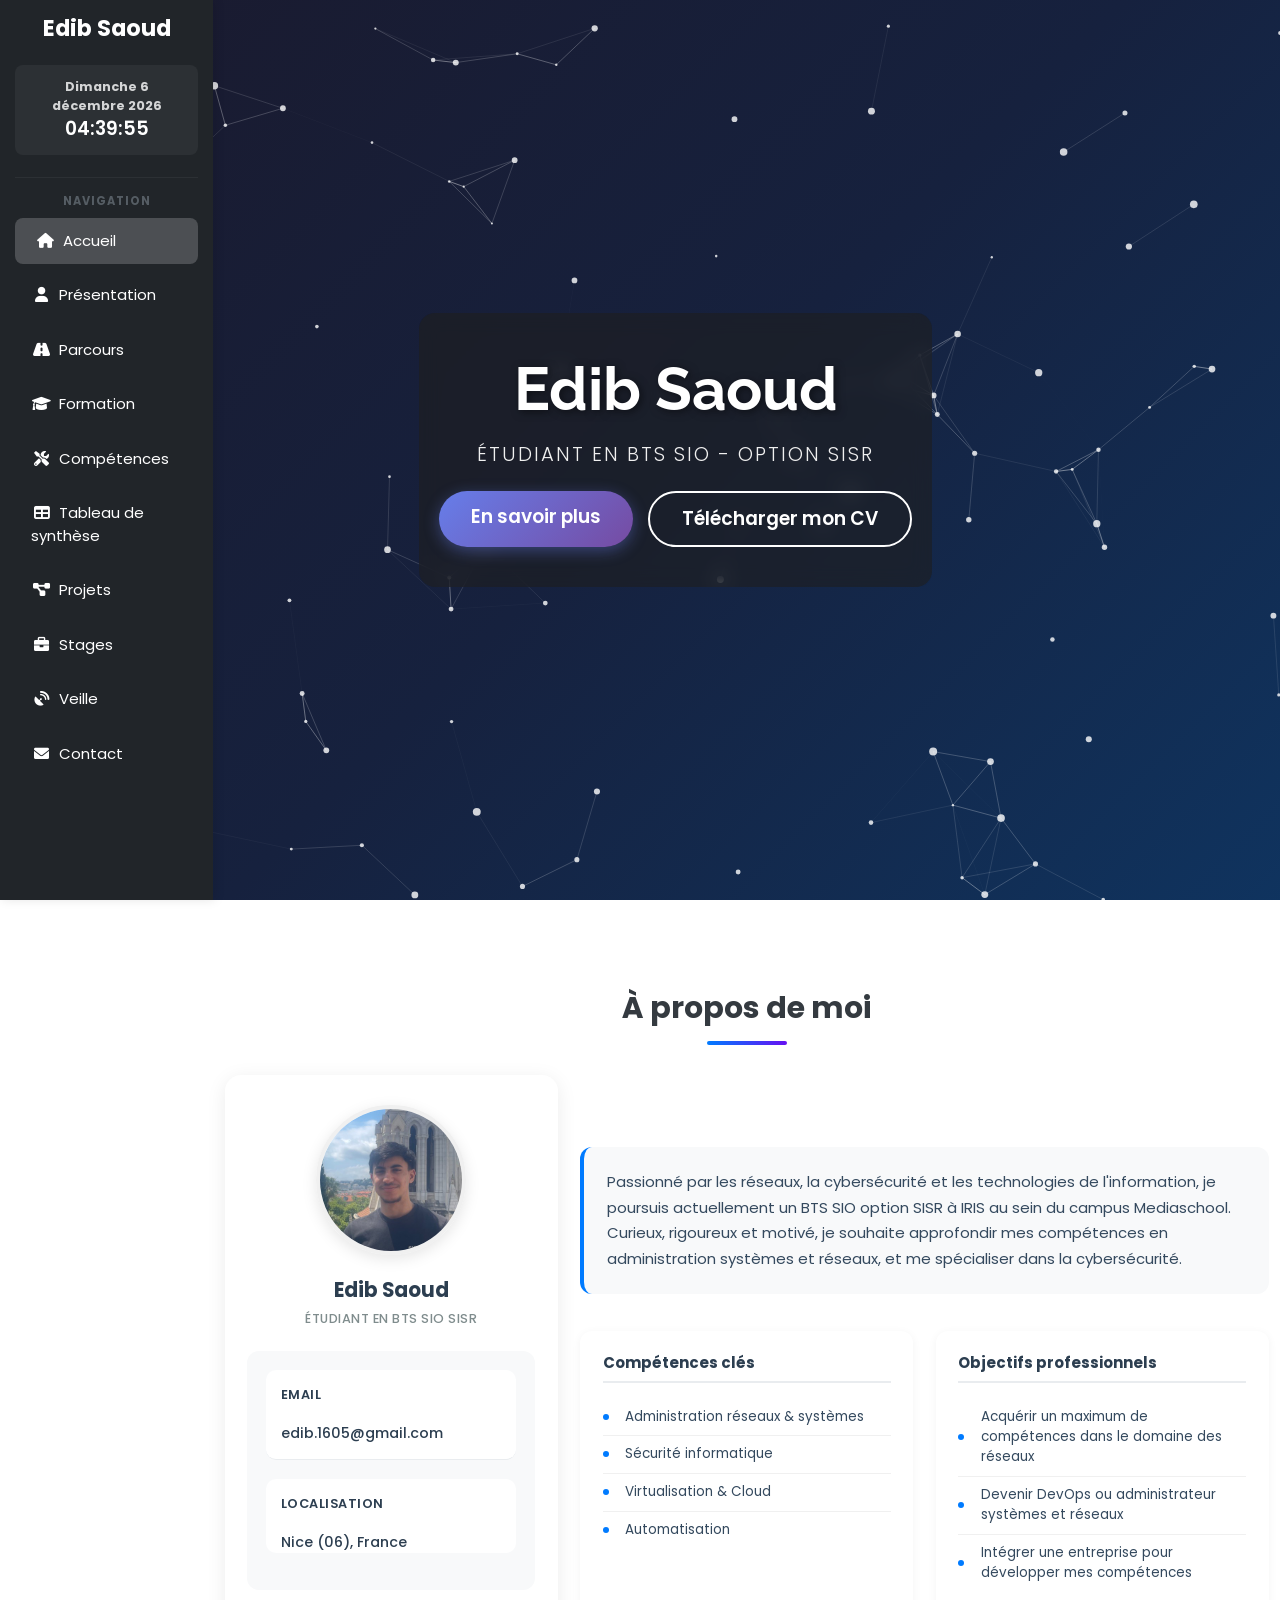
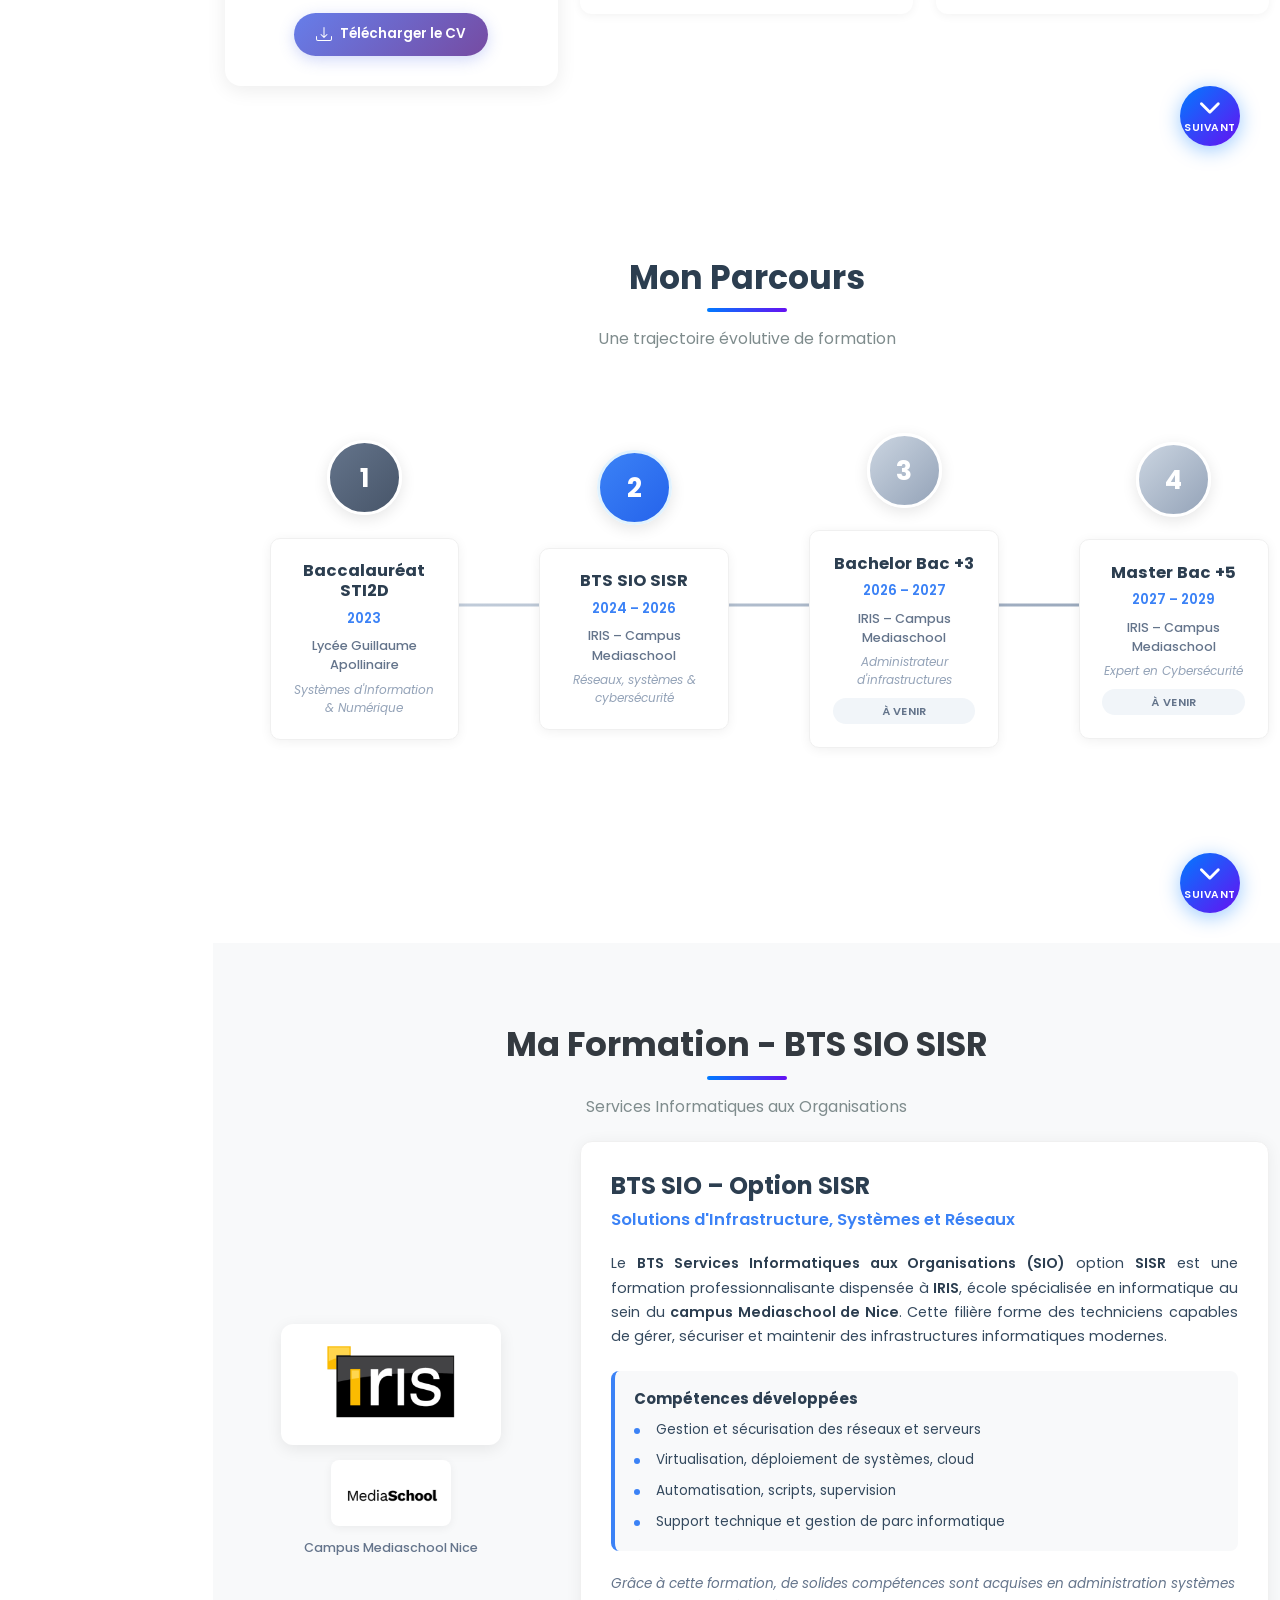
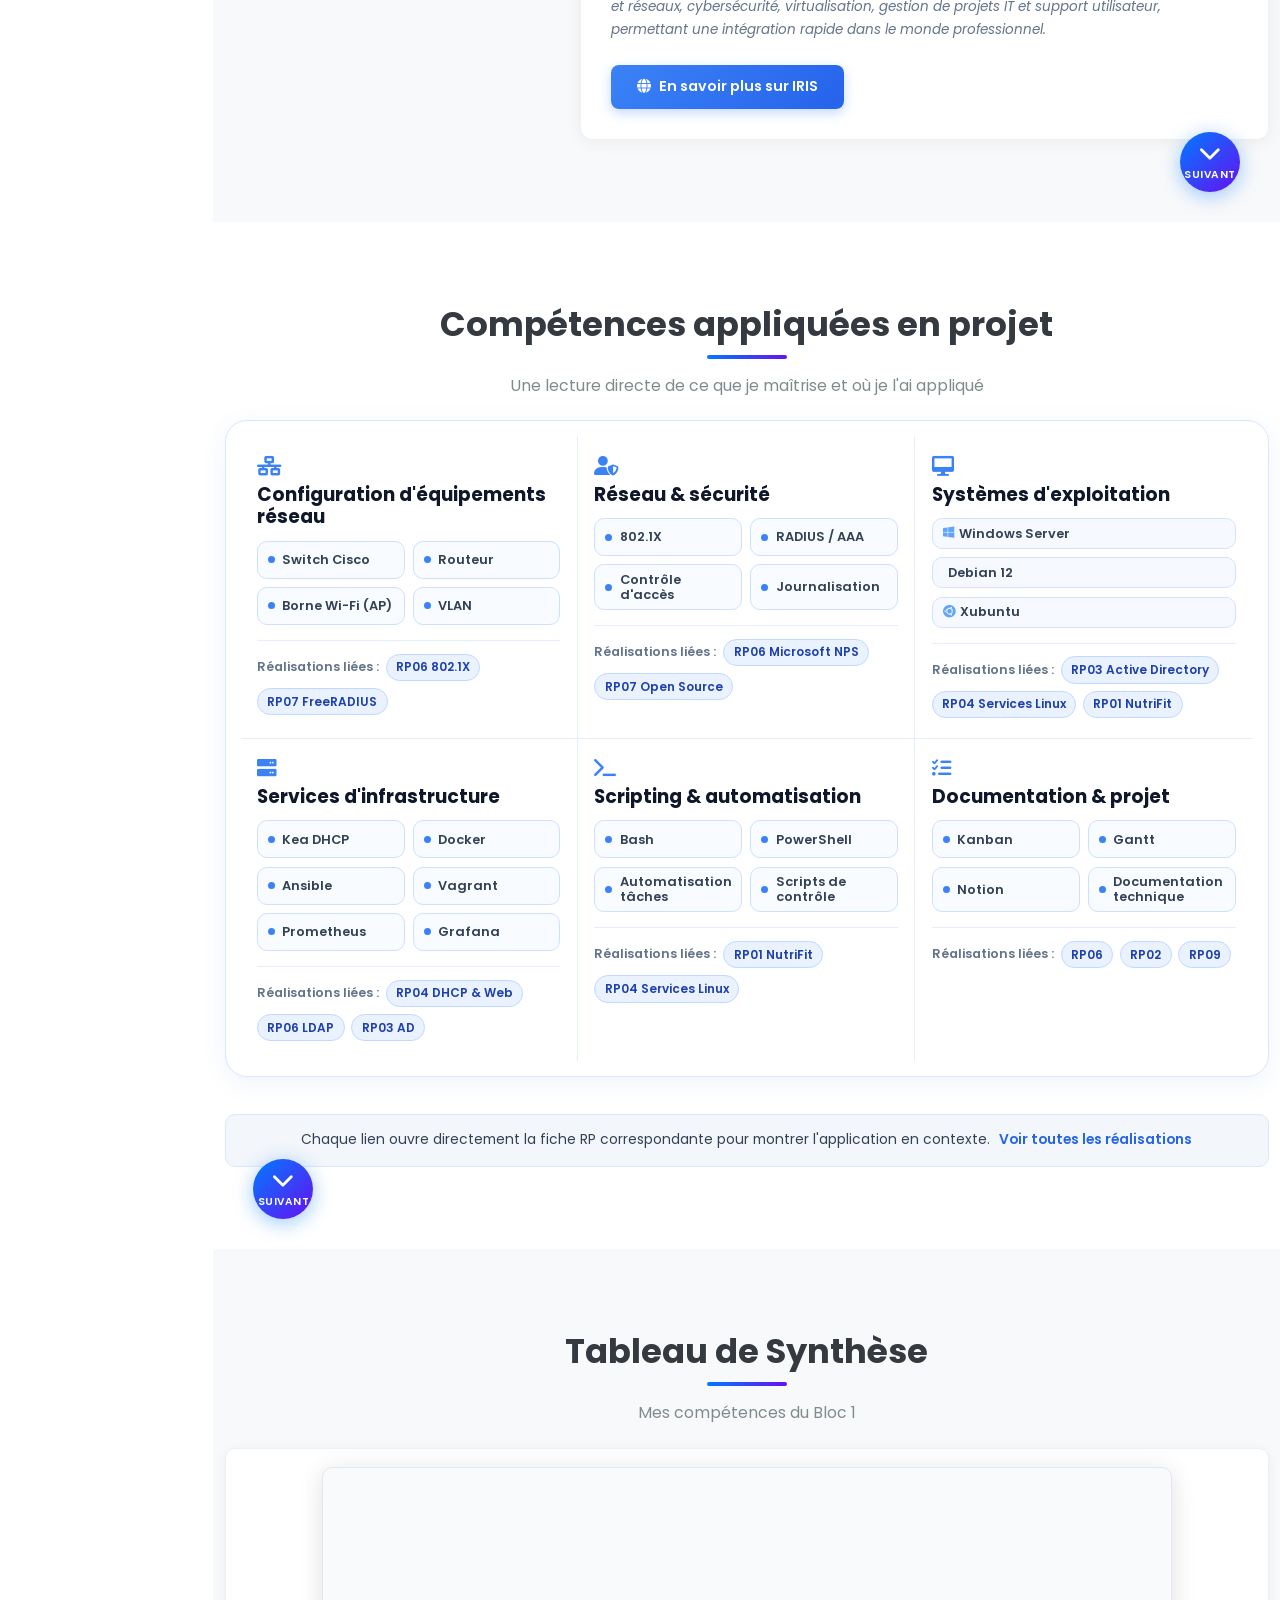
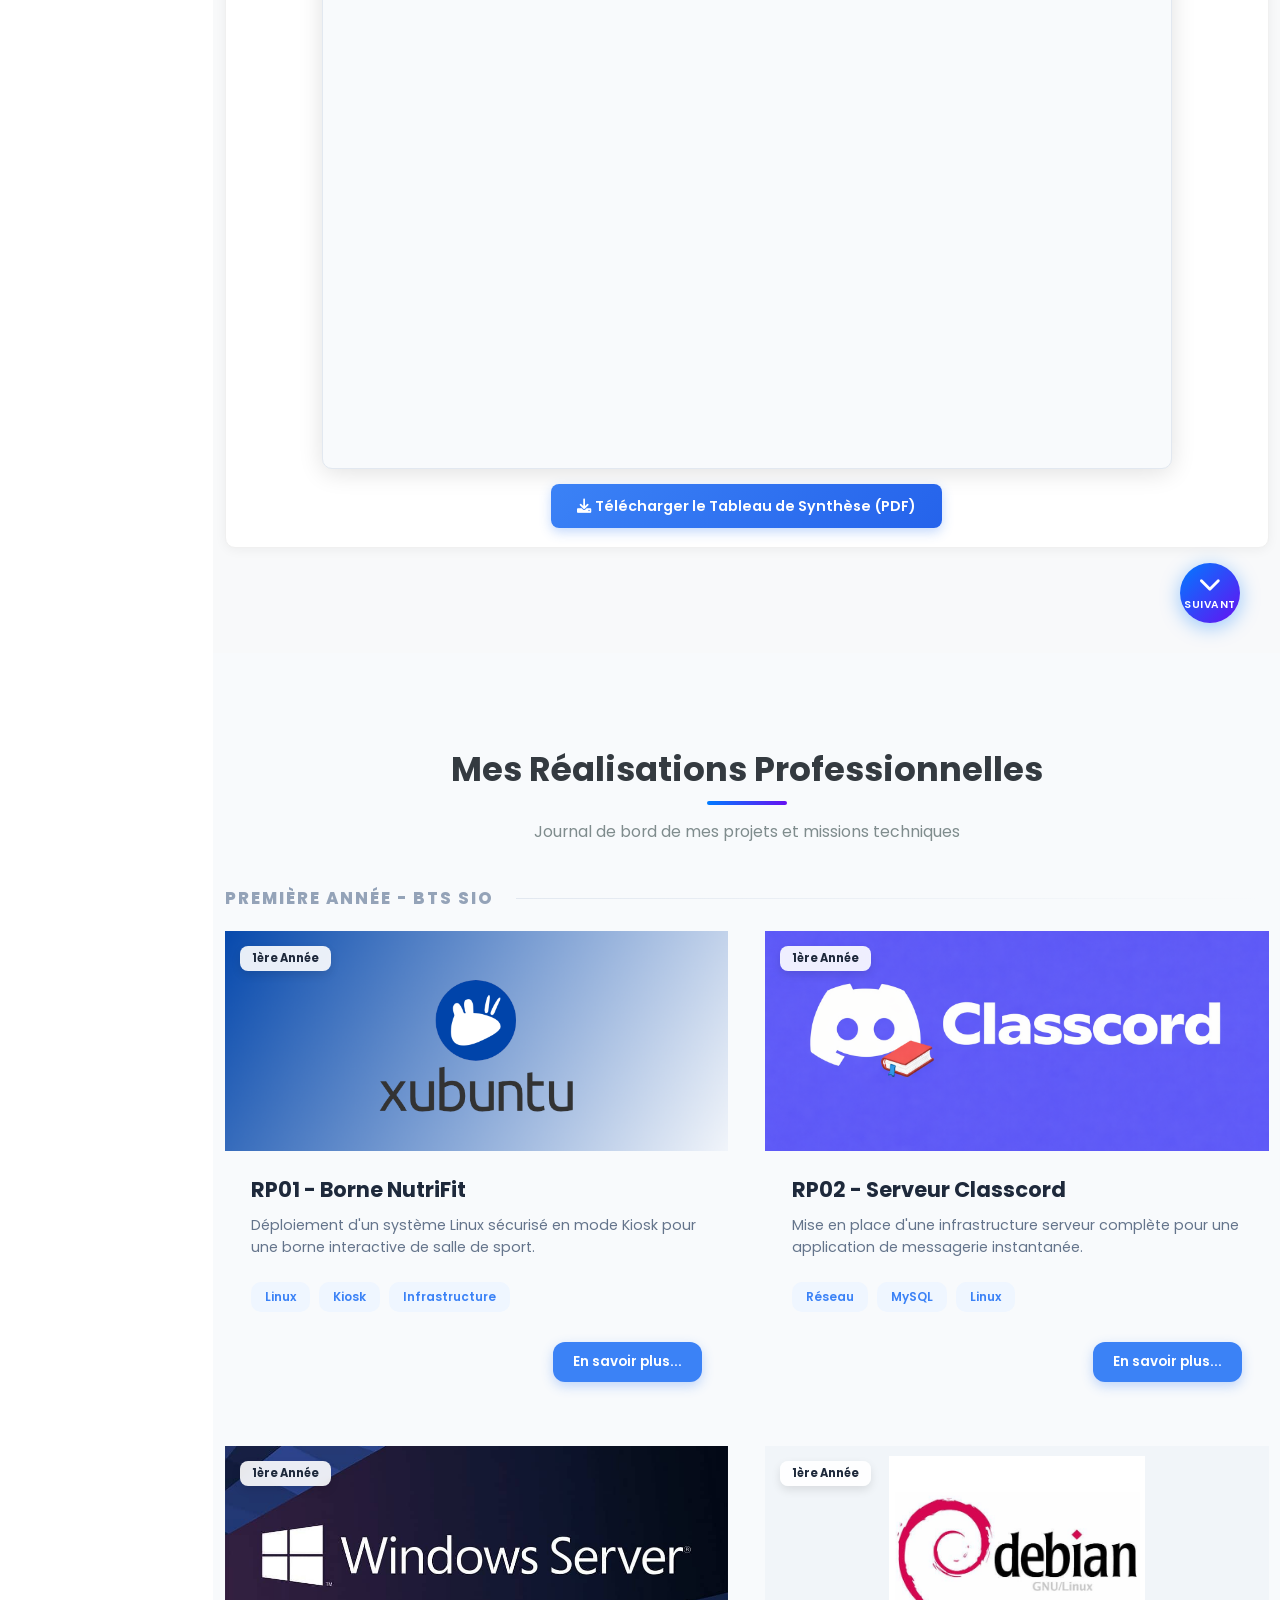
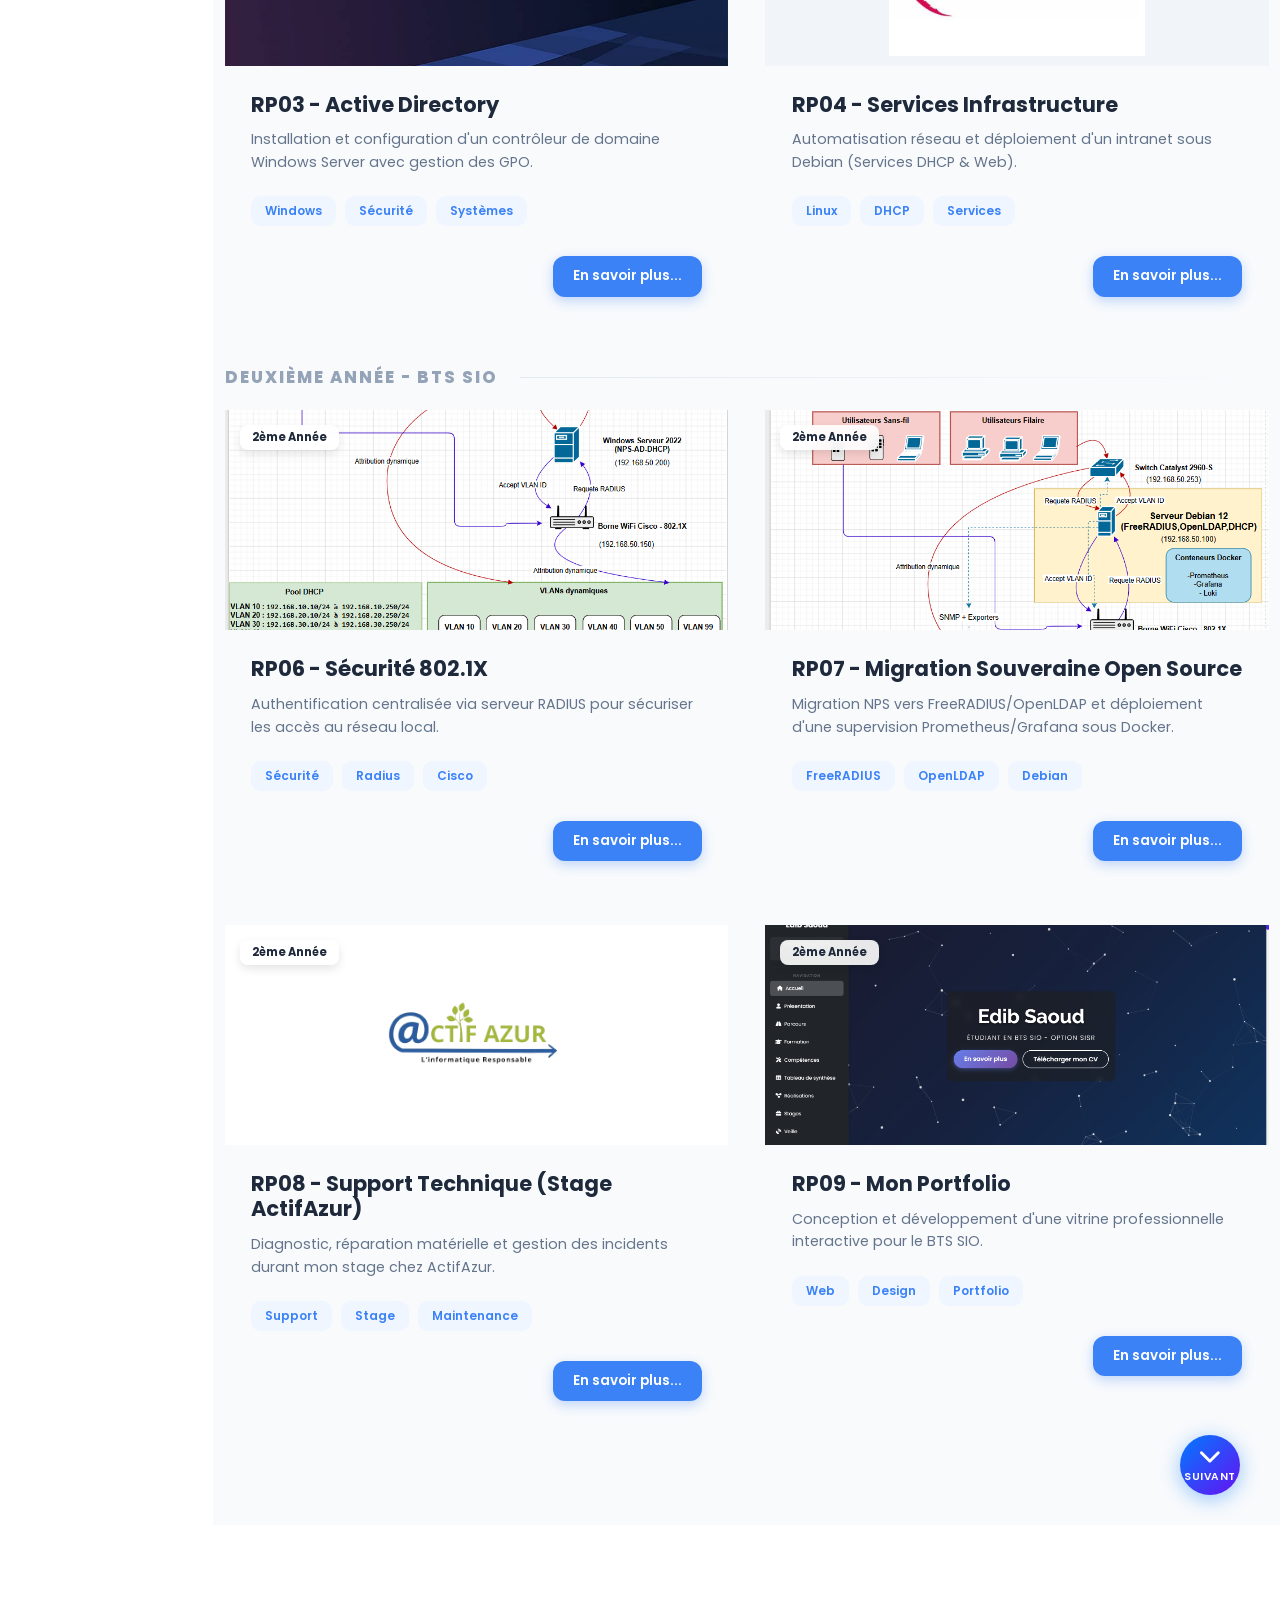
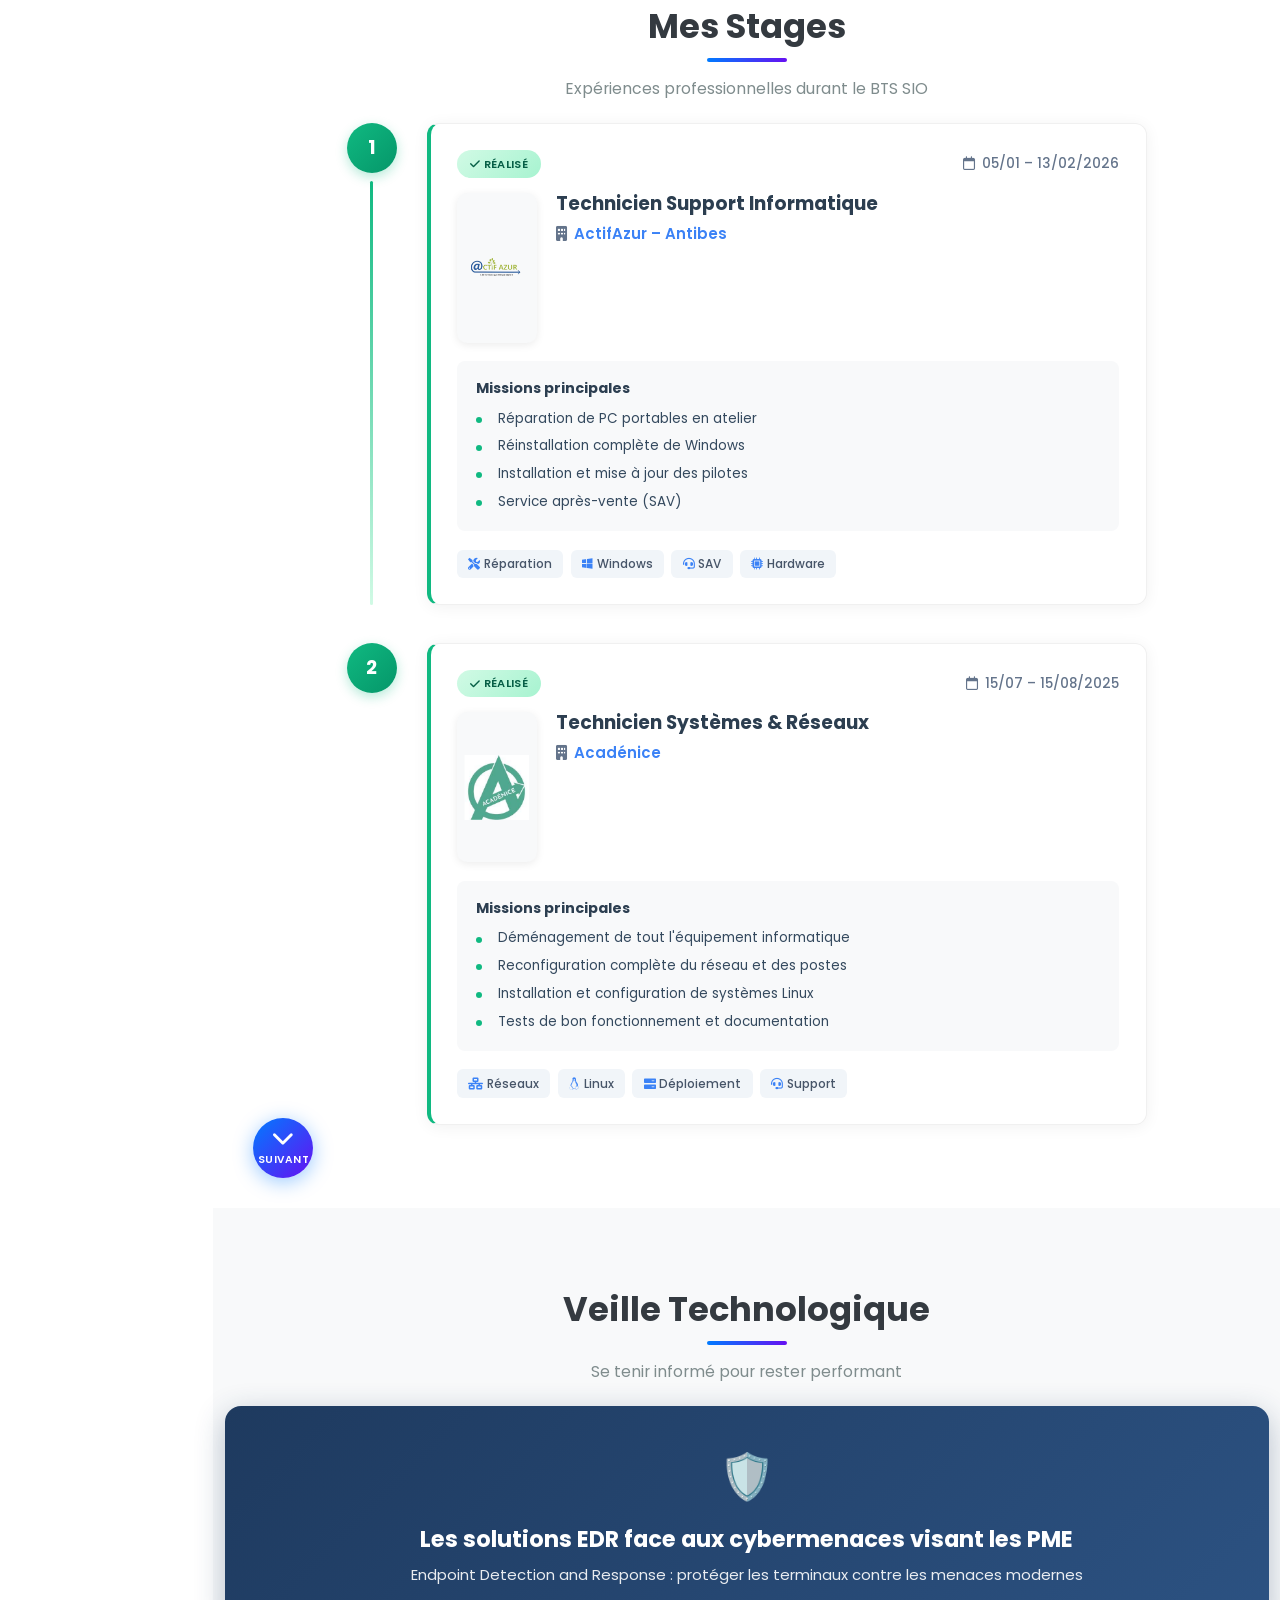
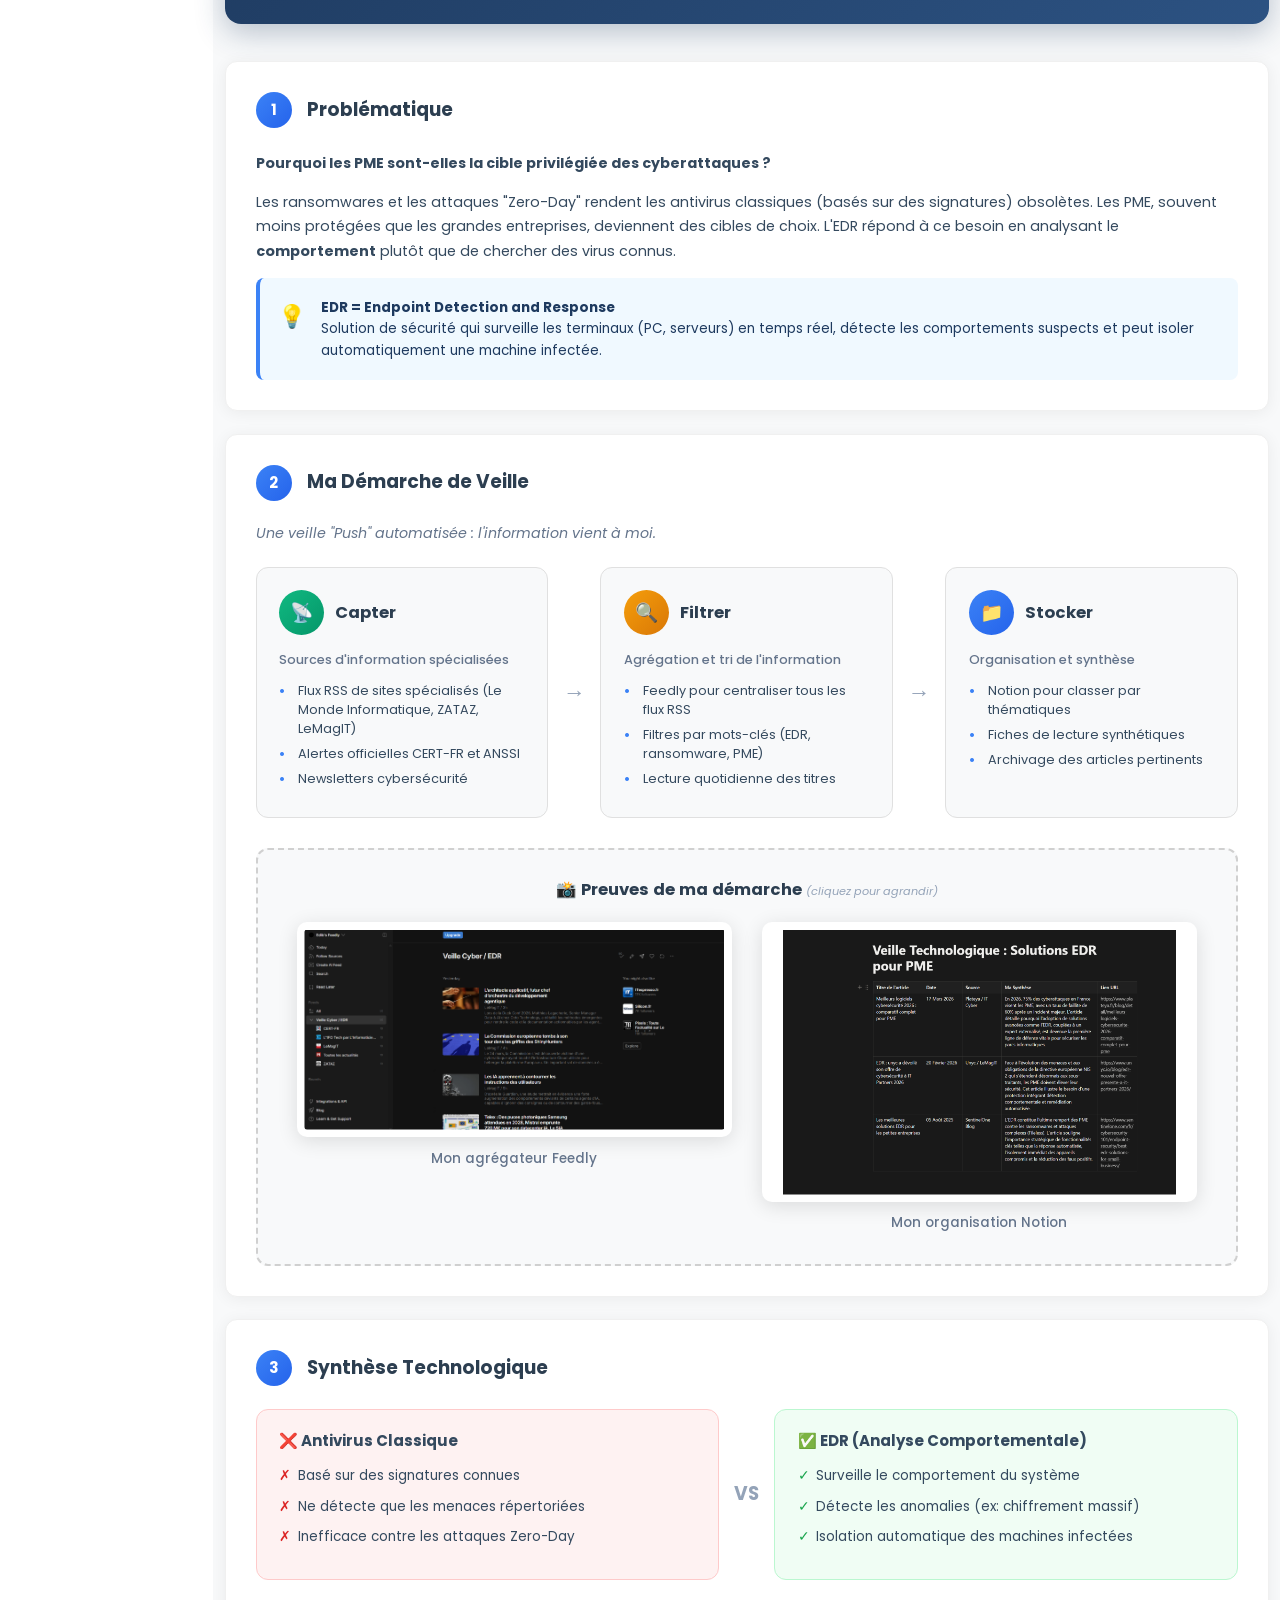
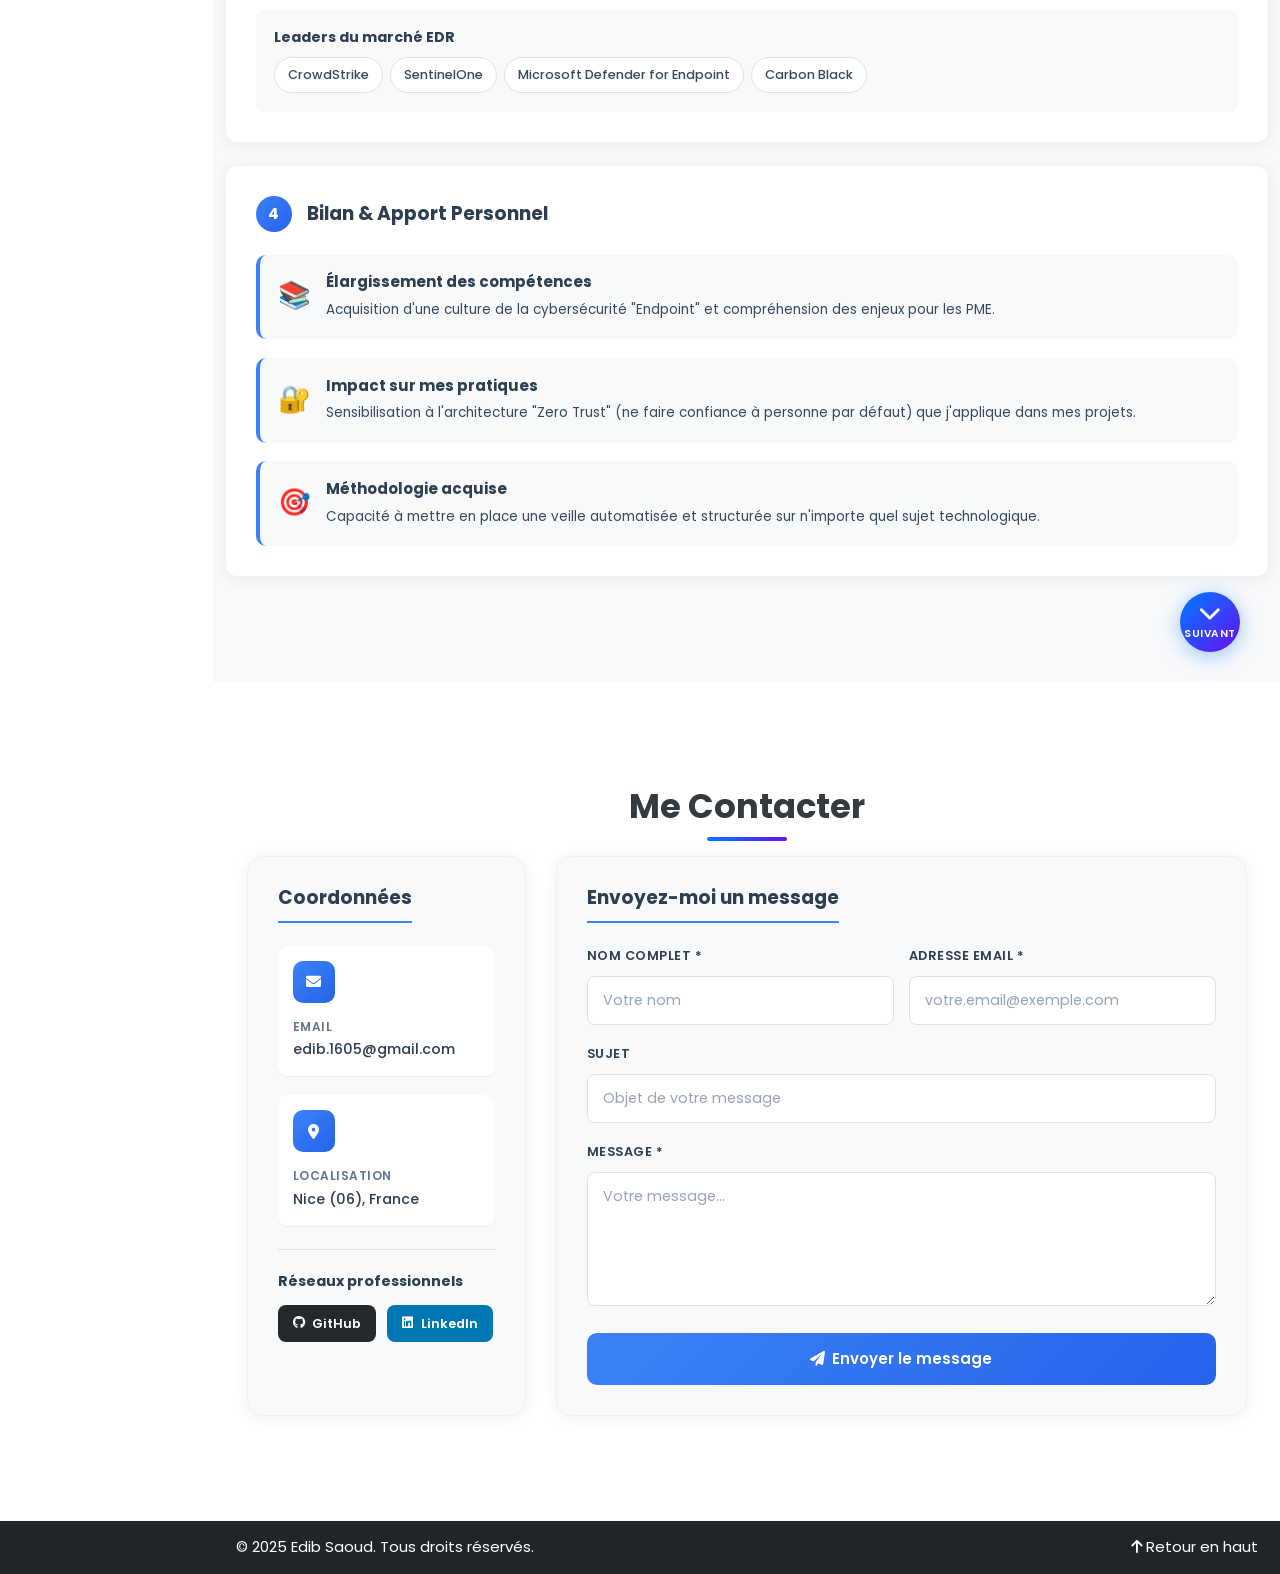
==== commit 5a4bd8f8: "Ajout Tableau synthèse finale" ====
--- a/index.html
+++ b/index.html
@@ -70,7 +70,7 @@
           </li>
           <li class="nav-item">
             <a href="#realisations" class="nav-link-custom text-white text-decoration-none">
-              <i class="fa-solid fa-project-diagram me-2"></i>Réalisations
+              <i class="fa-solid fa-project-diagram me-2"></i>Projets
             </a>
           </li>
           <li class="nav-item">
@@ -412,8 +412,8 @@
                   </div>
                   <div class="skills-hub-proof">
                     <span>Réalisations liées :</span>
-                    <button class="skills-hub-link" onclick="openRPModal('rp1')">RP05 802.1X</button>
-                    <button class="skills-hub-link" onclick="openRPModal('rp2')">RP06 FreeRADIUS</button>
+                    <button class="skills-hub-link" onclick="openRPModal('rp1')">RP06 802.1X</button>
+                    <button class="skills-hub-link" onclick="openRPModal('rp2')">RP07 FreeRADIUS</button>
                   </div>
                 </article>
 
@@ -430,8 +430,8 @@
                   </div>
                   <div class="skills-hub-proof">
                     <span>Réalisations liées :</span>
-                    <button class="skills-hub-link" onclick="openRPModal('rp1')">RP05 Microsoft NPS</button>
-                    <button class="skills-hub-link" onclick="openRPModal('rp2')">RP06 Open Source</button>
+                    <button class="skills-hub-link" onclick="openRPModal('rp1')">RP06 Microsoft NPS</button>
+                    <button class="skills-hub-link" onclick="openRPModal('rp2')">RP07 Open Source</button>
                   </div>
                 </article>
 
@@ -465,7 +465,6 @@
                     <span class="skills-chip">Vagrant</span>
                     <span class="skills-chip">Prometheus</span>
                     <span class="skills-chip">Grafana</span>
-                    <span class="skills-chip">Monitoring</span>
                   </div>
                   <div class="skills-hub-proof">
                     <span>Réalisations liées :</span>
@@ -506,9 +505,9 @@
                   </div>
                   <div class="skills-hub-proof">
                     <span>Réalisations liées :</span>
-                    <button class="skills-hub-link" onclick="openRPModal('rp1')">RP05</button>
+                    <button class="skills-hub-link" onclick="openRPModal('rp1')">RP06</button>
                     <button class="skills-hub-link" onclick="openRPModal('rp6')">RP02</button>
-                    <button class="skills-hub-link" onclick="openRPModal('rp4')">RP08</button>
+                    <button class="skills-hub-link" onclick="openRPModal('rp4')">RP09</button>
                   </div>
                 </article>
               </div>
@@ -662,14 +661,14 @@
             <h3 class="rp-year-separator">Deuxième Année - BTS SIO</h3>
             <div class="rp-grid rp-grid-year">
               
-              <!-- RP05 - 802.1X -->
+              <!-- RP06 - 802.1X -->
               <article class="rp-card-new">
                 <div class="rp-card-img-container">
                   <div class="rp-card-year-badge">2ème Année</div>
-                  <img src="images/Shéma-Réseau-RP01.png" alt="Schéma réseau RP05" class="rp-card-img">
+                  <img src="images/Shéma-Réseau-RP01.png" alt="Schéma réseau RP06" class="rp-card-img">
                 </div>
                 <div class="rp-card-content">
-                  <h3 class="rp-card-title-new">RP05 - Sécurité 802.1X</h3>
+                  <h3 class="rp-card-title-new">RP06 - Sécurité 802.1X</h3>
                   <p class="rp-card-description-new">Authentification centralisée via serveur RADIUS pour sécuriser les accès au réseau local.</p>
                   <div class="rp-card-tags">
                     <span class="rp-tag-item">Sécurité</span>
@@ -682,14 +681,14 @@
                 </div>
               </article>
 
-              <!-- RP06 - Migration Open Source -->
+              <!-- RP07 - Migration Open Source -->
               <article class="rp-card-new">
                 <div class="rp-card-img-container">
                   <div class="rp-card-year-badge">2ème Année</div>
-                  <img src="images/Shéma-Réseau-RP02.png" alt="Schéma réseau RP06" class="rp-card-img" style="object-position: center top;" onerror="this.src='images/images.jpg'">
+                  <img src="images/Shéma-Réseau-RP02.png" alt="Schéma réseau RP07" class="rp-card-img" style="object-position: center top;" onerror="this.src='images/images.jpg'">
                 </div>
                 <div class="rp-card-content">
-                  <h3 class="rp-card-title-new">RP06 - Migration Souveraine Open Source</h3>
+                  <h3 class="rp-card-title-new">RP07 - Migration Souveraine Open Source</h3>
                   <p class="rp-card-description-new">Migration NPS vers FreeRADIUS/OpenLDAP et déploiement d'une supervision Prometheus/Grafana sous Docker.</p>
                   <div class="rp-card-tags">
                     <span class="rp-tag-item">FreeRADIUS</span>
@@ -702,14 +701,14 @@
                 </div>
               </article>
 
-              <!-- RP07 - Stage ActifAzur -->
+              <!-- RP08 - Stage ActifAzur -->
               <article class="rp-card-new">
                 <div class="rp-card-img-container">
                   <div class="rp-card-year-badge">2ème Année</div>
                   <img src="images/actif-azur.webp" alt="ActifAzur" class="rp-card-img" style="object-fit: contain; background: #ffffff;">
                 </div>
                 <div class="rp-card-content">
-                  <h3 class="rp-card-title-new">RP07 - Support Technique (Stage ActifAzur)</h3>
+                  <h3 class="rp-card-title-new">RP08 - Support Technique (Stage ActifAzur)</h3>
                   <p class="rp-card-description-new">Diagnostic, réparation matérielle et gestion des incidents durant mon stage chez ActifAzur.</p>
                   <div class="rp-card-tags">
                     <span class="rp-tag-item">Support</span>
@@ -722,14 +721,14 @@
                 </div>
               </article>
 
-              <!-- RP08 - Mon Portfolio -->
+              <!-- RP09 - Mon Portfolio -->
               <article class="rp-card-new">
                 <div class="rp-card-img-container">
                   <div class="rp-card-year-badge">2ème Année</div>
                   <img src="images/portfolioimg1.png" alt="Portfolio" class="rp-card-img" onerror="this.src='images/images.jpg'">
                 </div>
                 <div class="rp-card-content">
-                  <h3 class="rp-card-title-new">RP08 - Mon Portfolio</h3>
+                  <h3 class="rp-card-title-new">RP09 - Mon Portfolio</h3>
                   <p class="rp-card-description-new">Conception et développement d'une vitrine professionnelle interactive pour le BTS SIO.</p>
                   <div class="rp-card-tags">
                     <span class="rp-tag-item">Web</span>
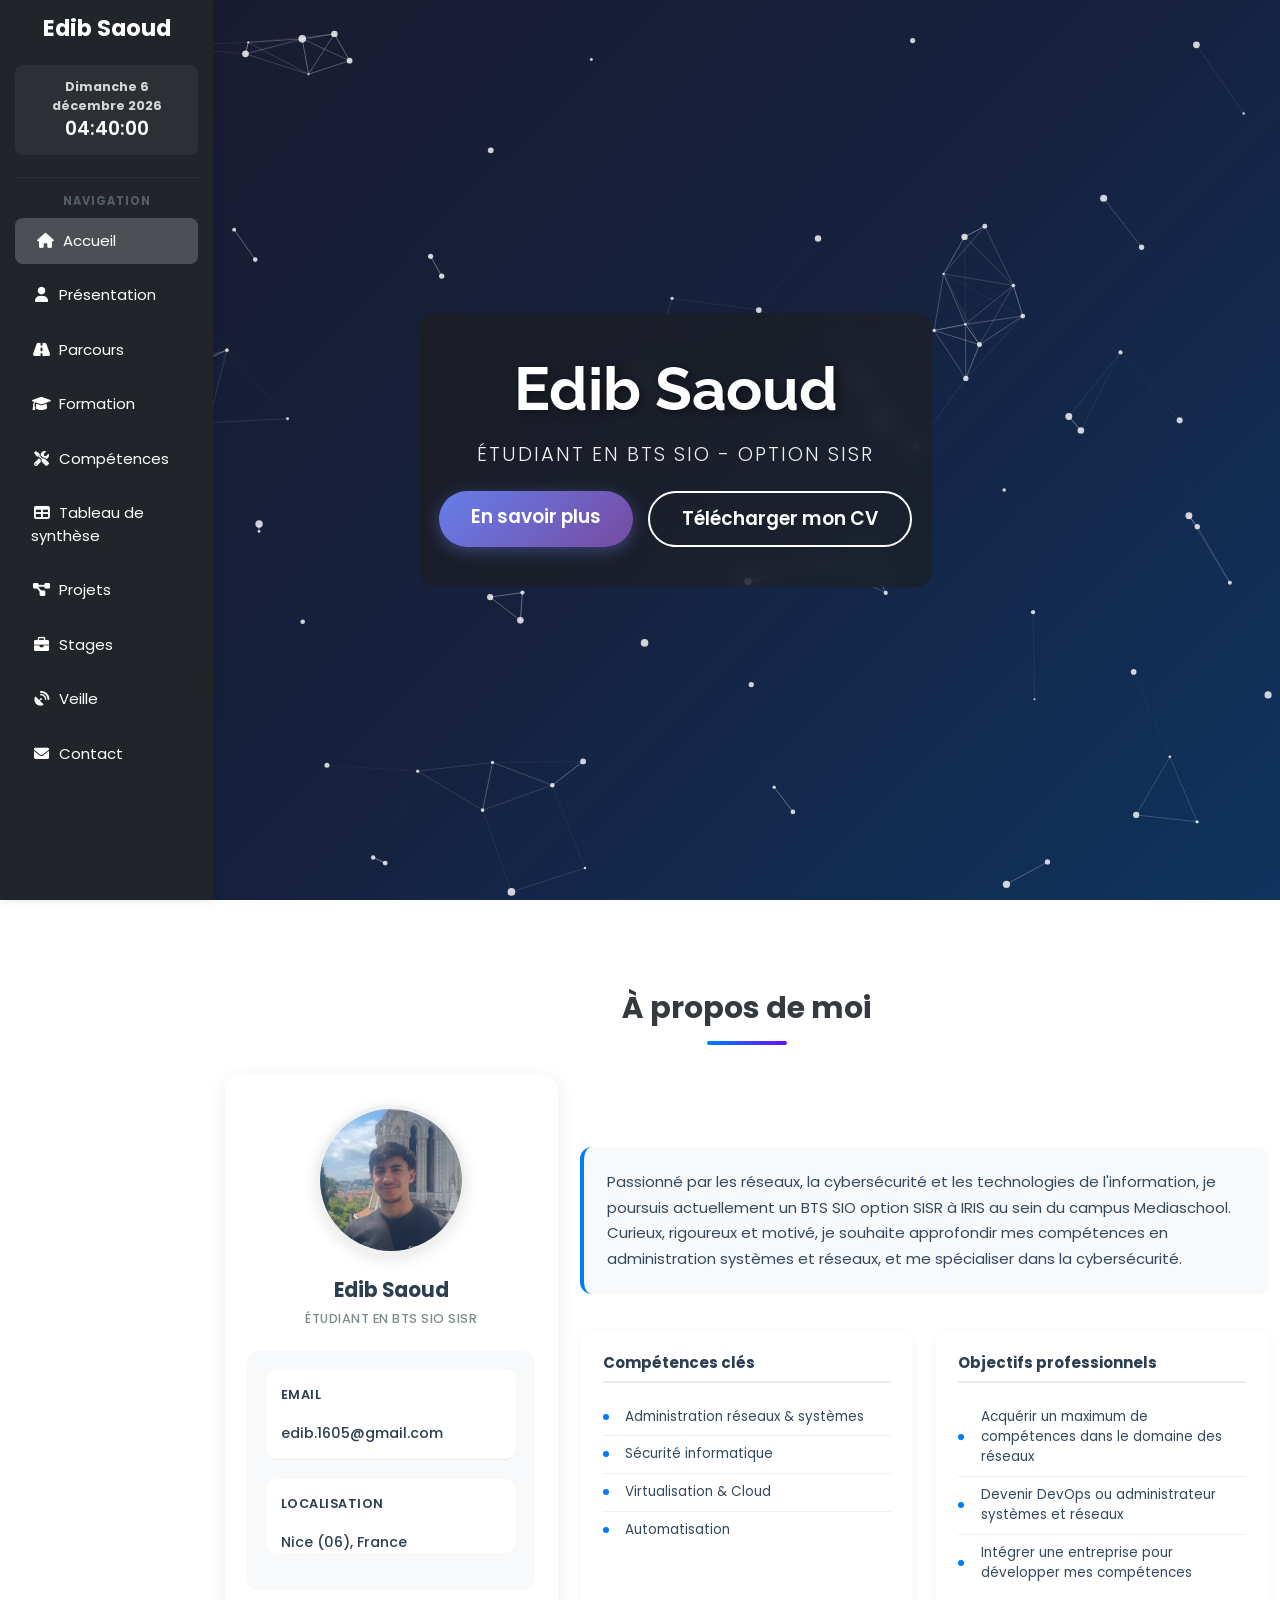
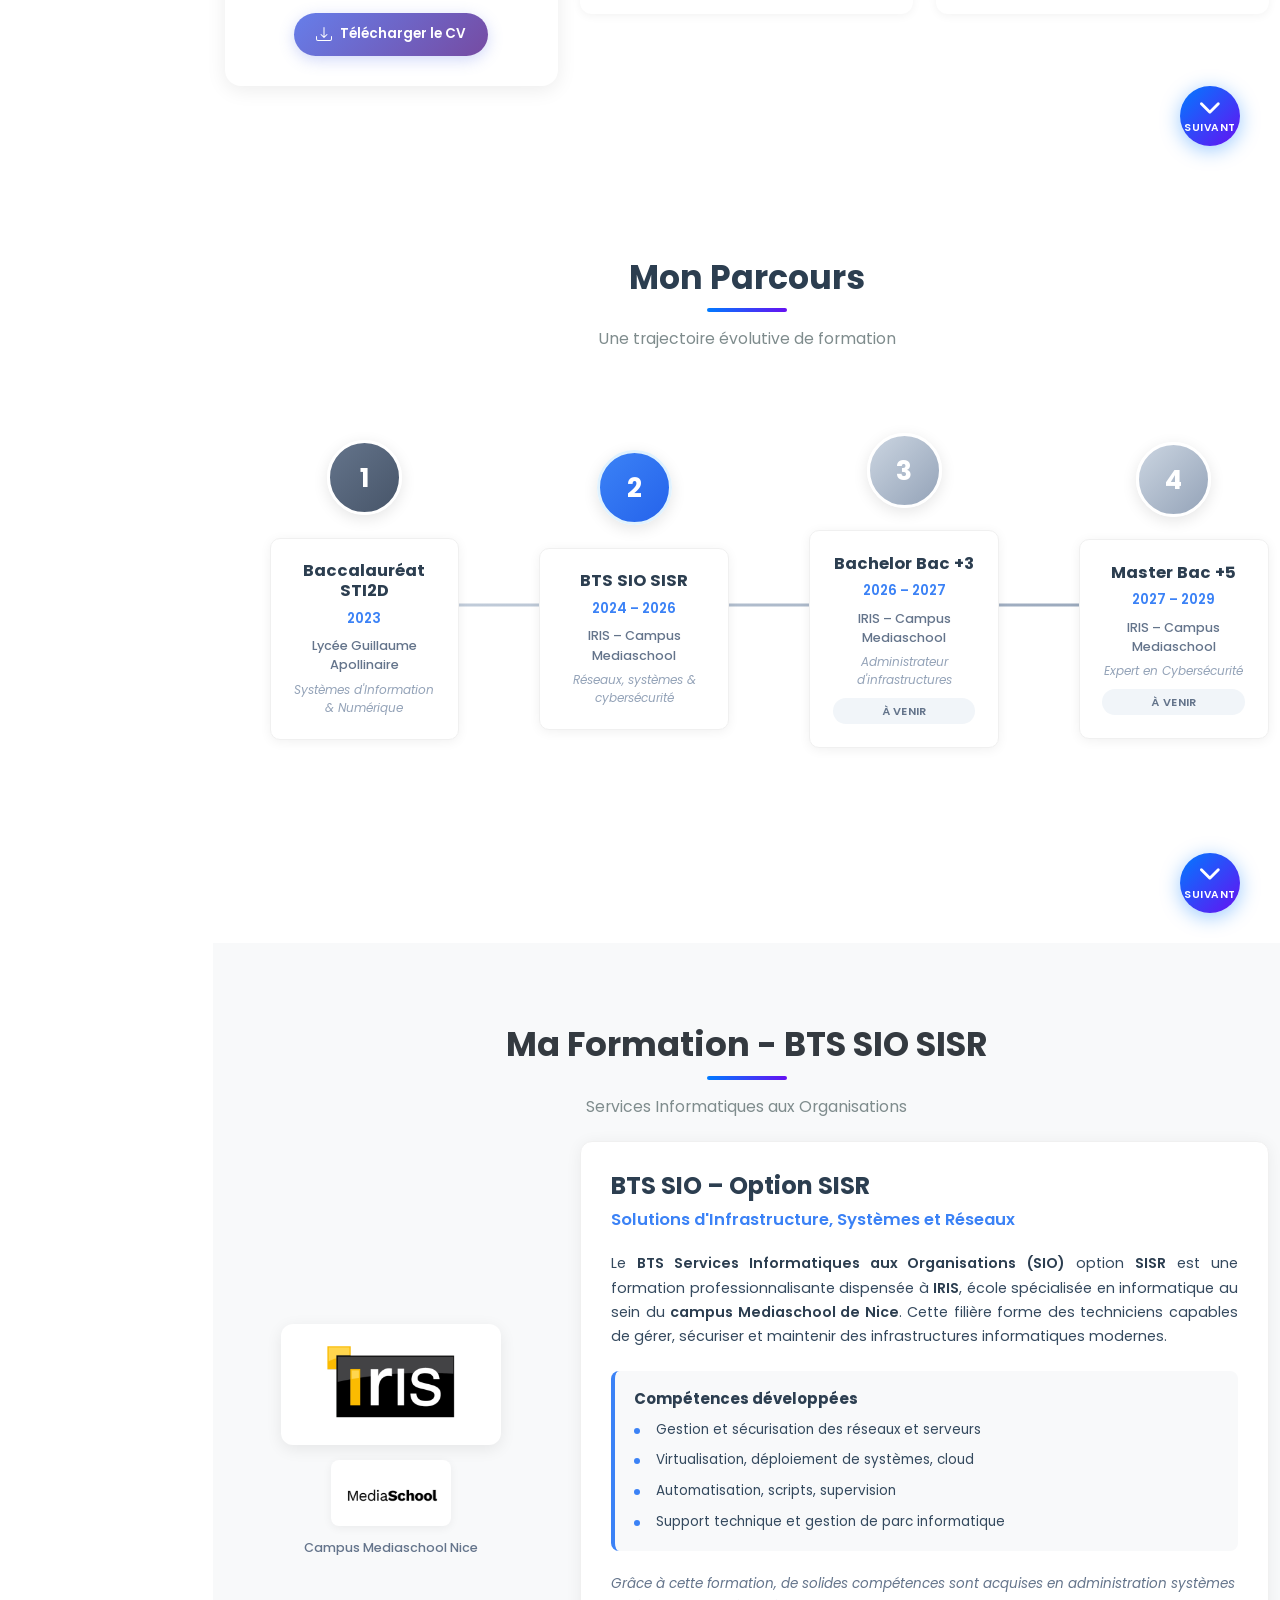
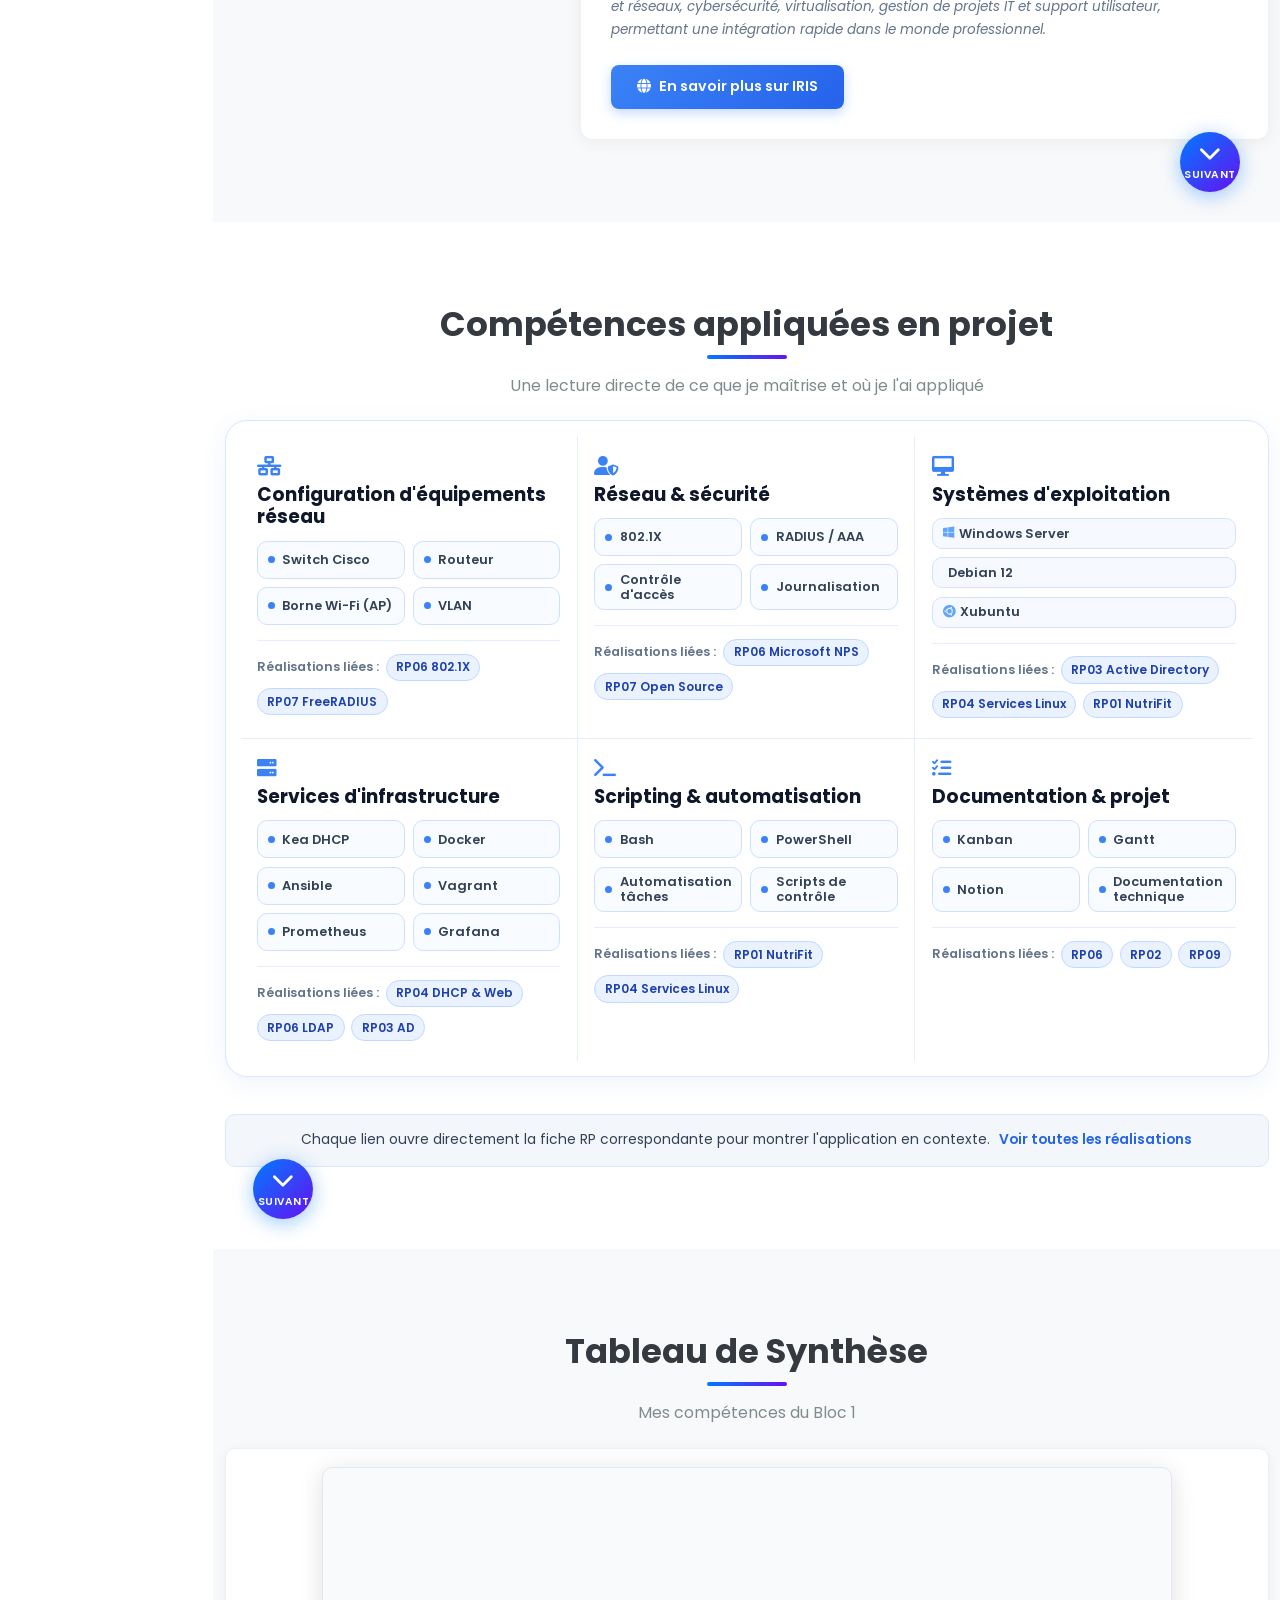
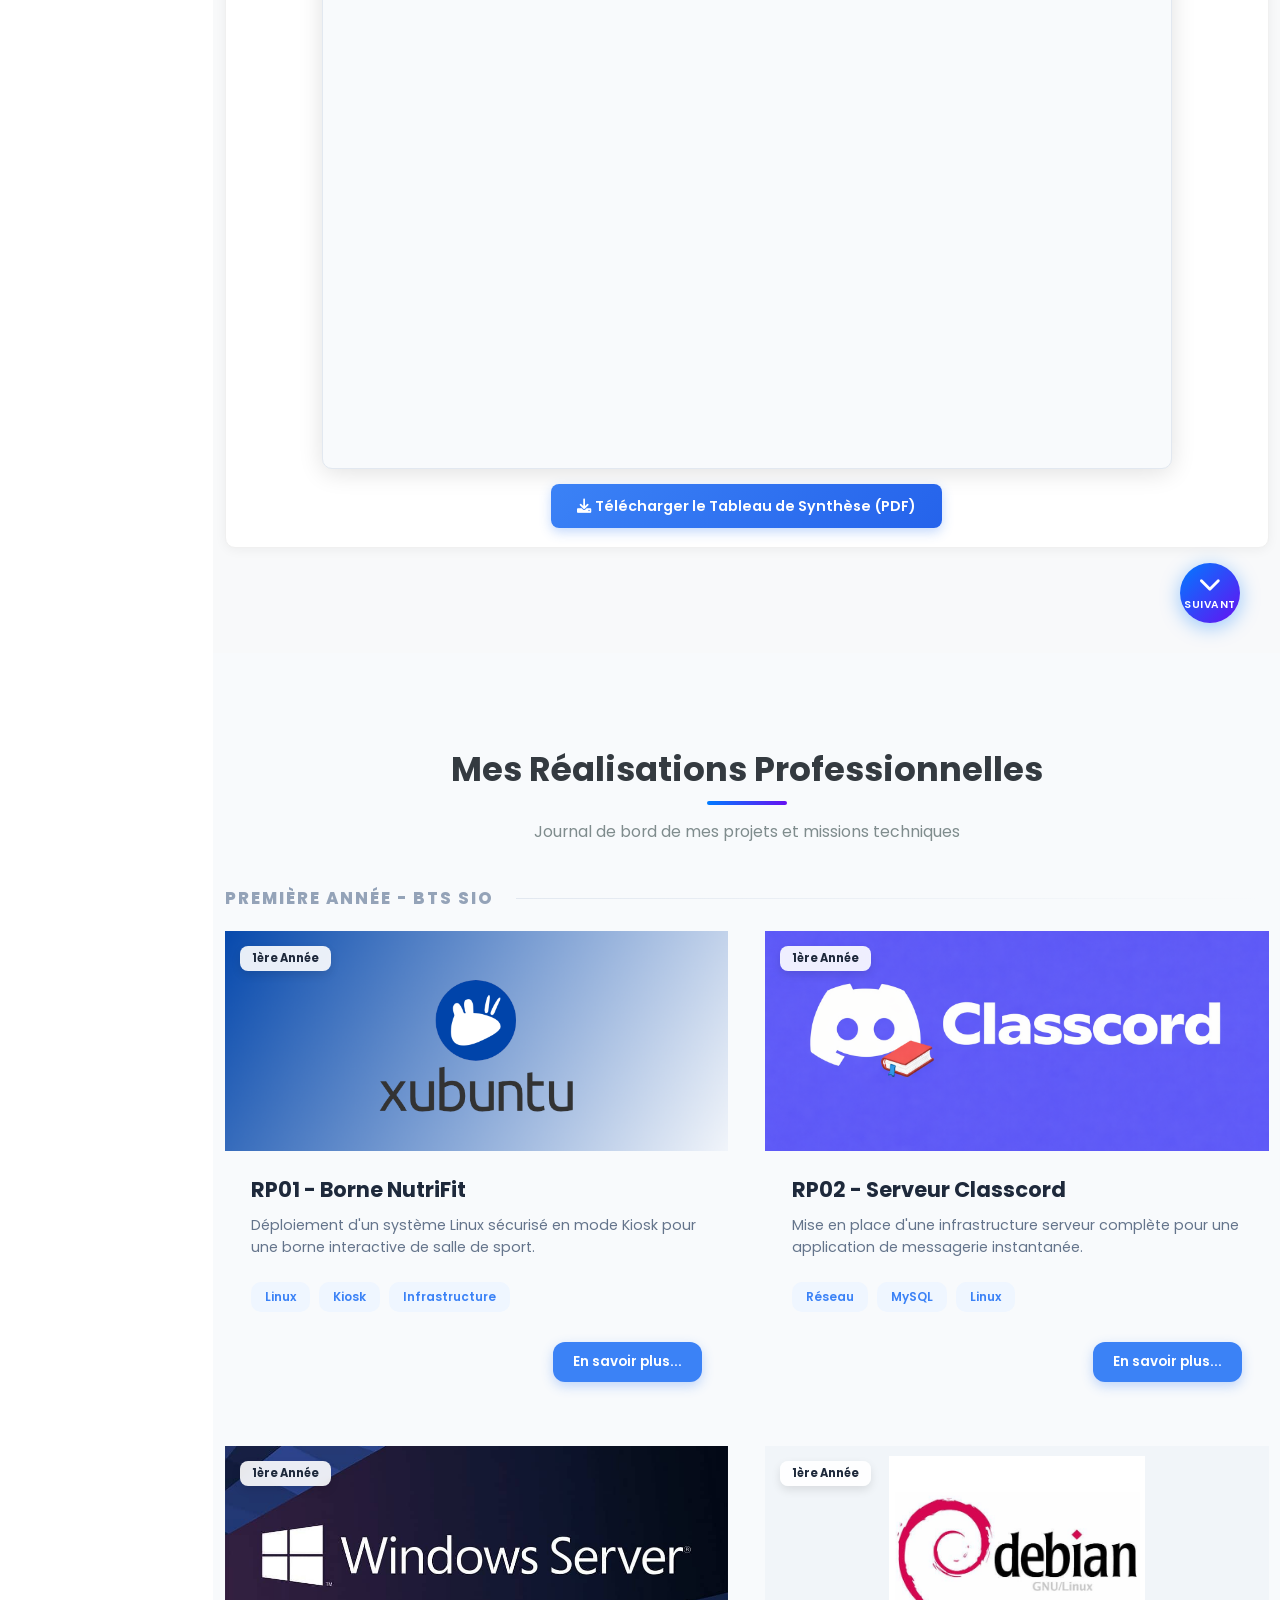
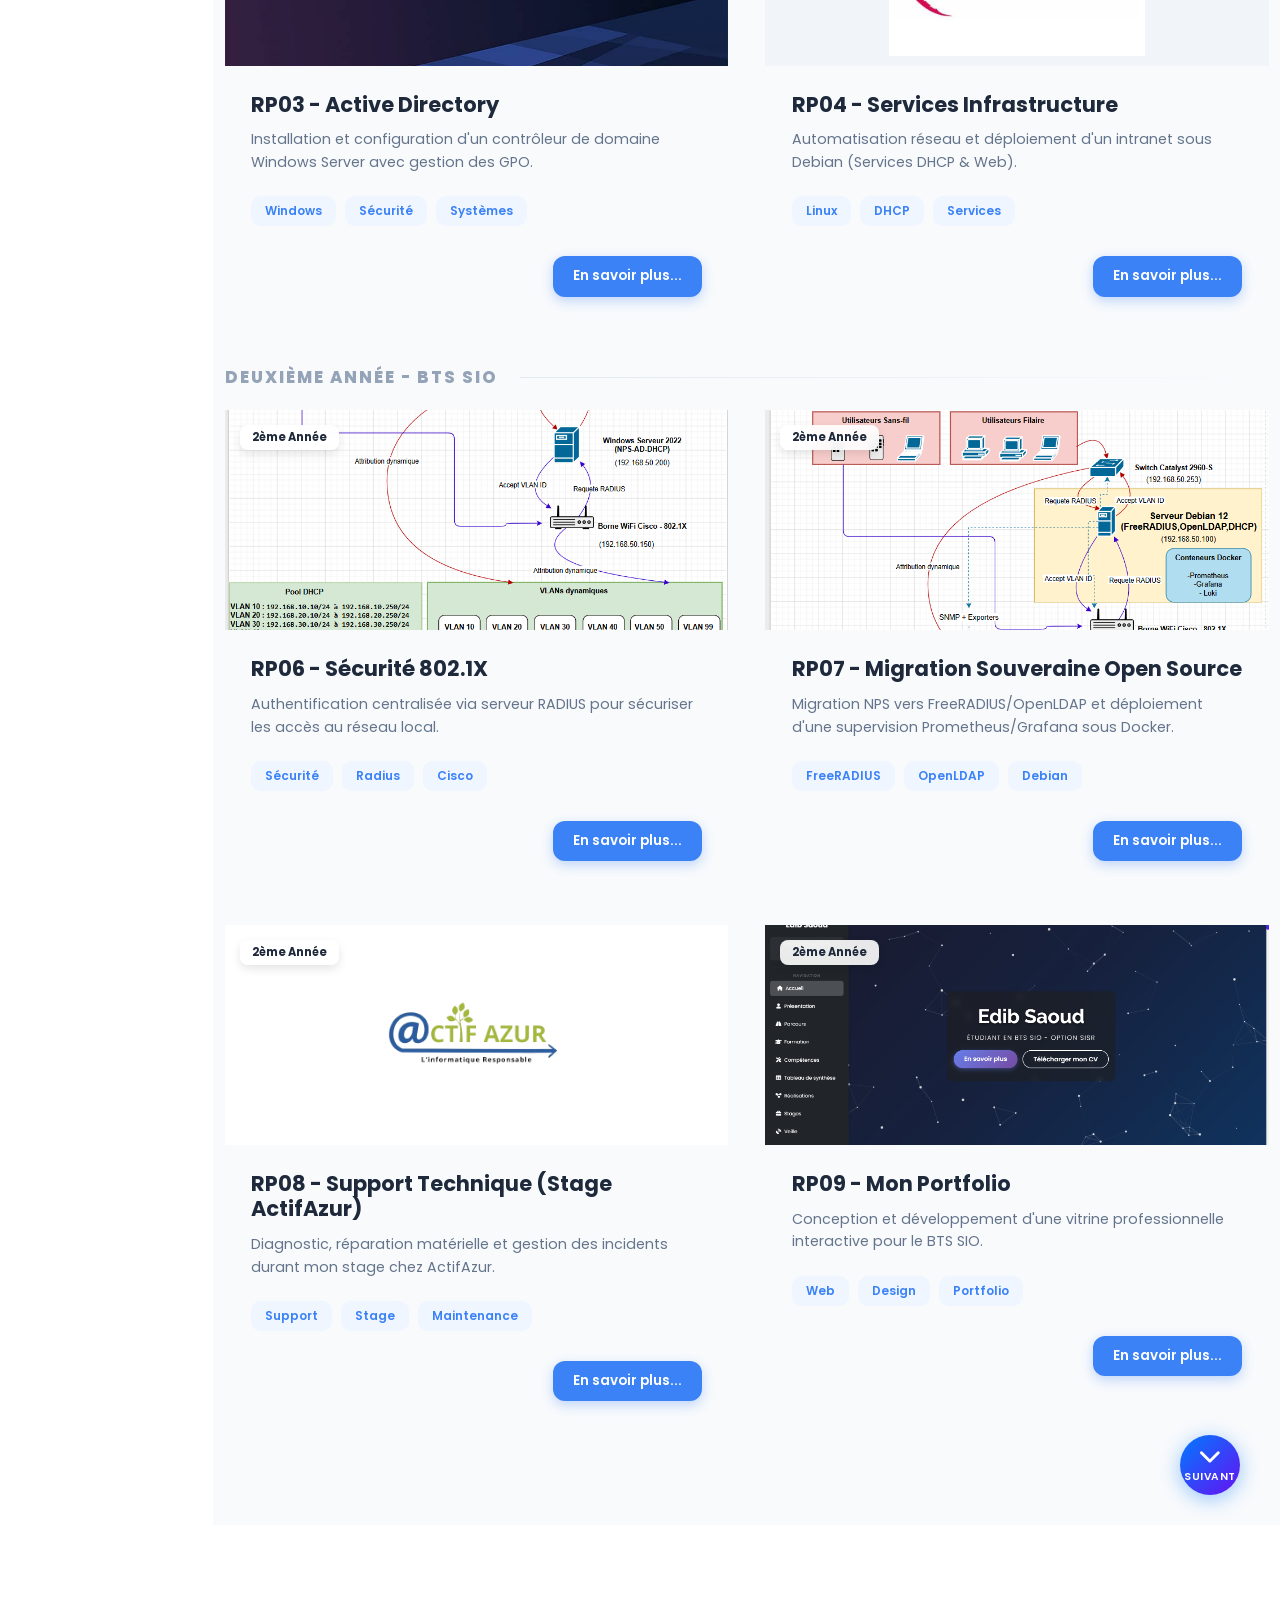
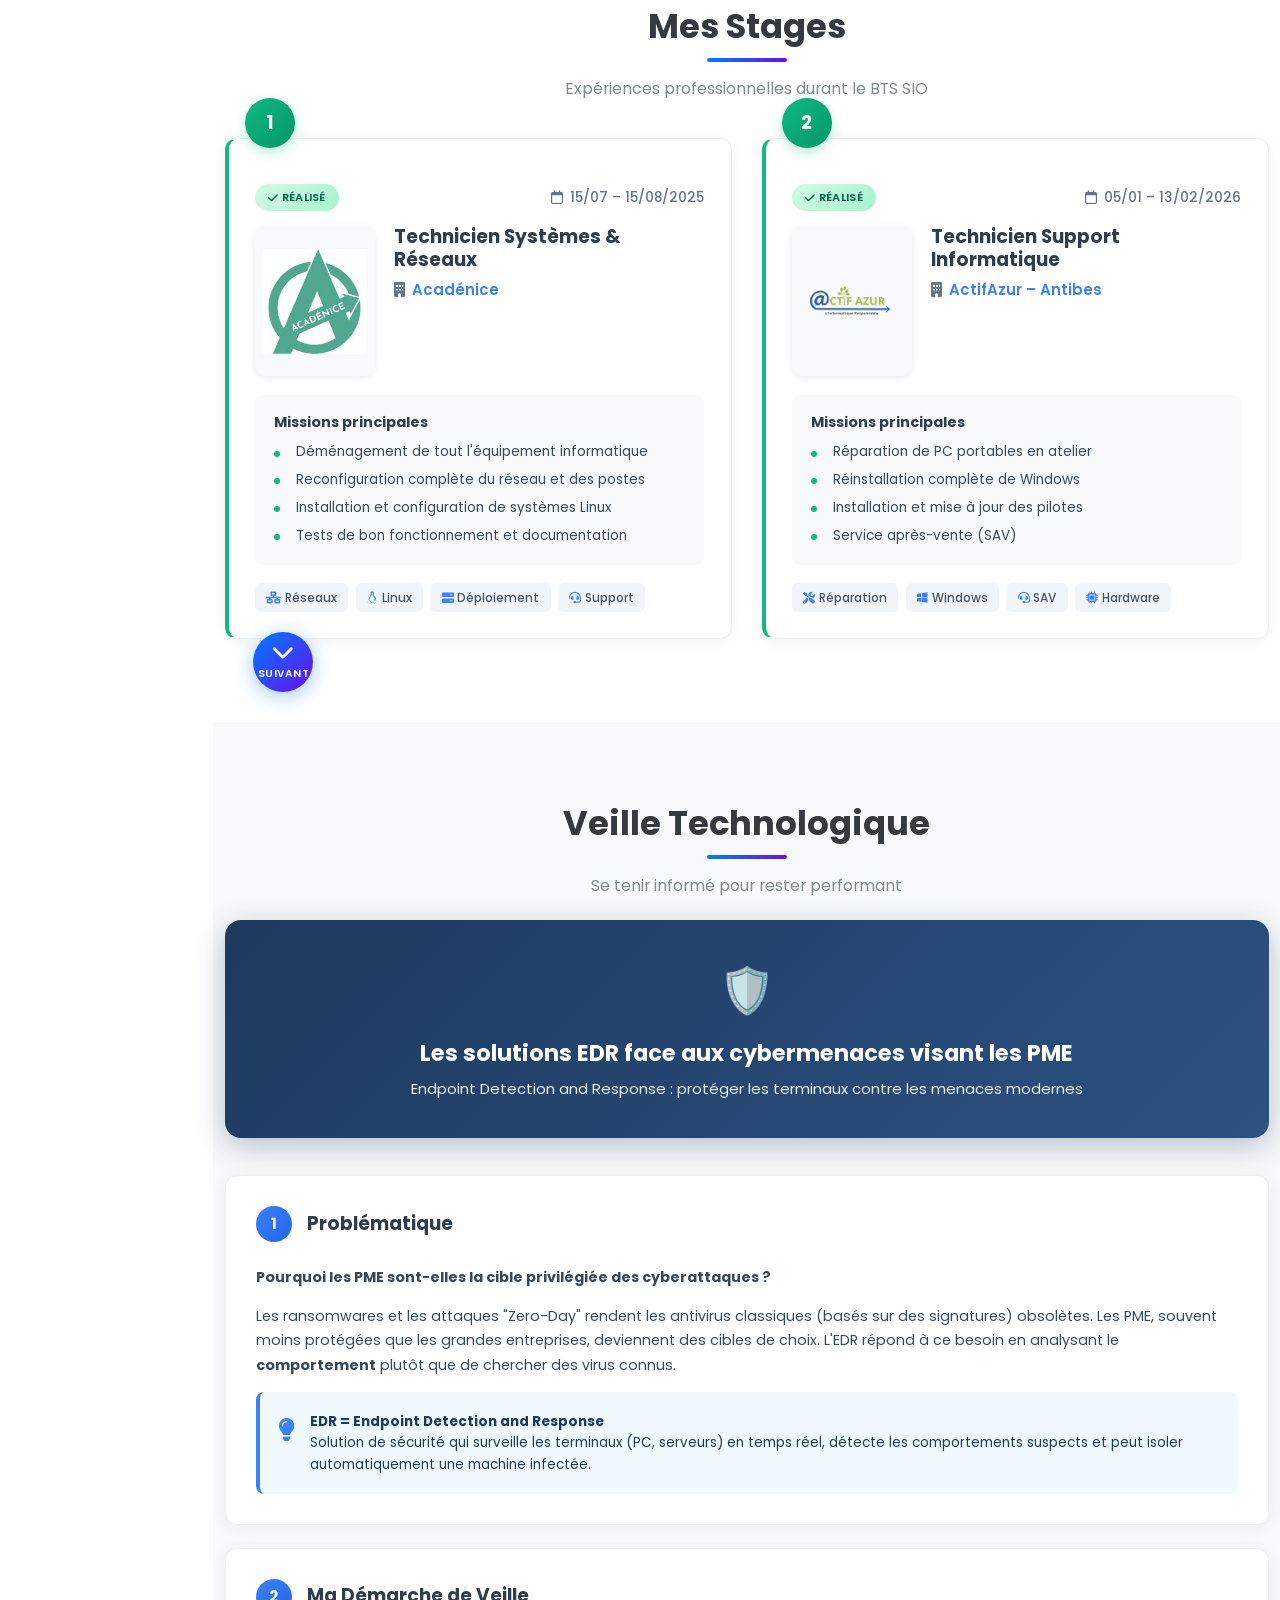
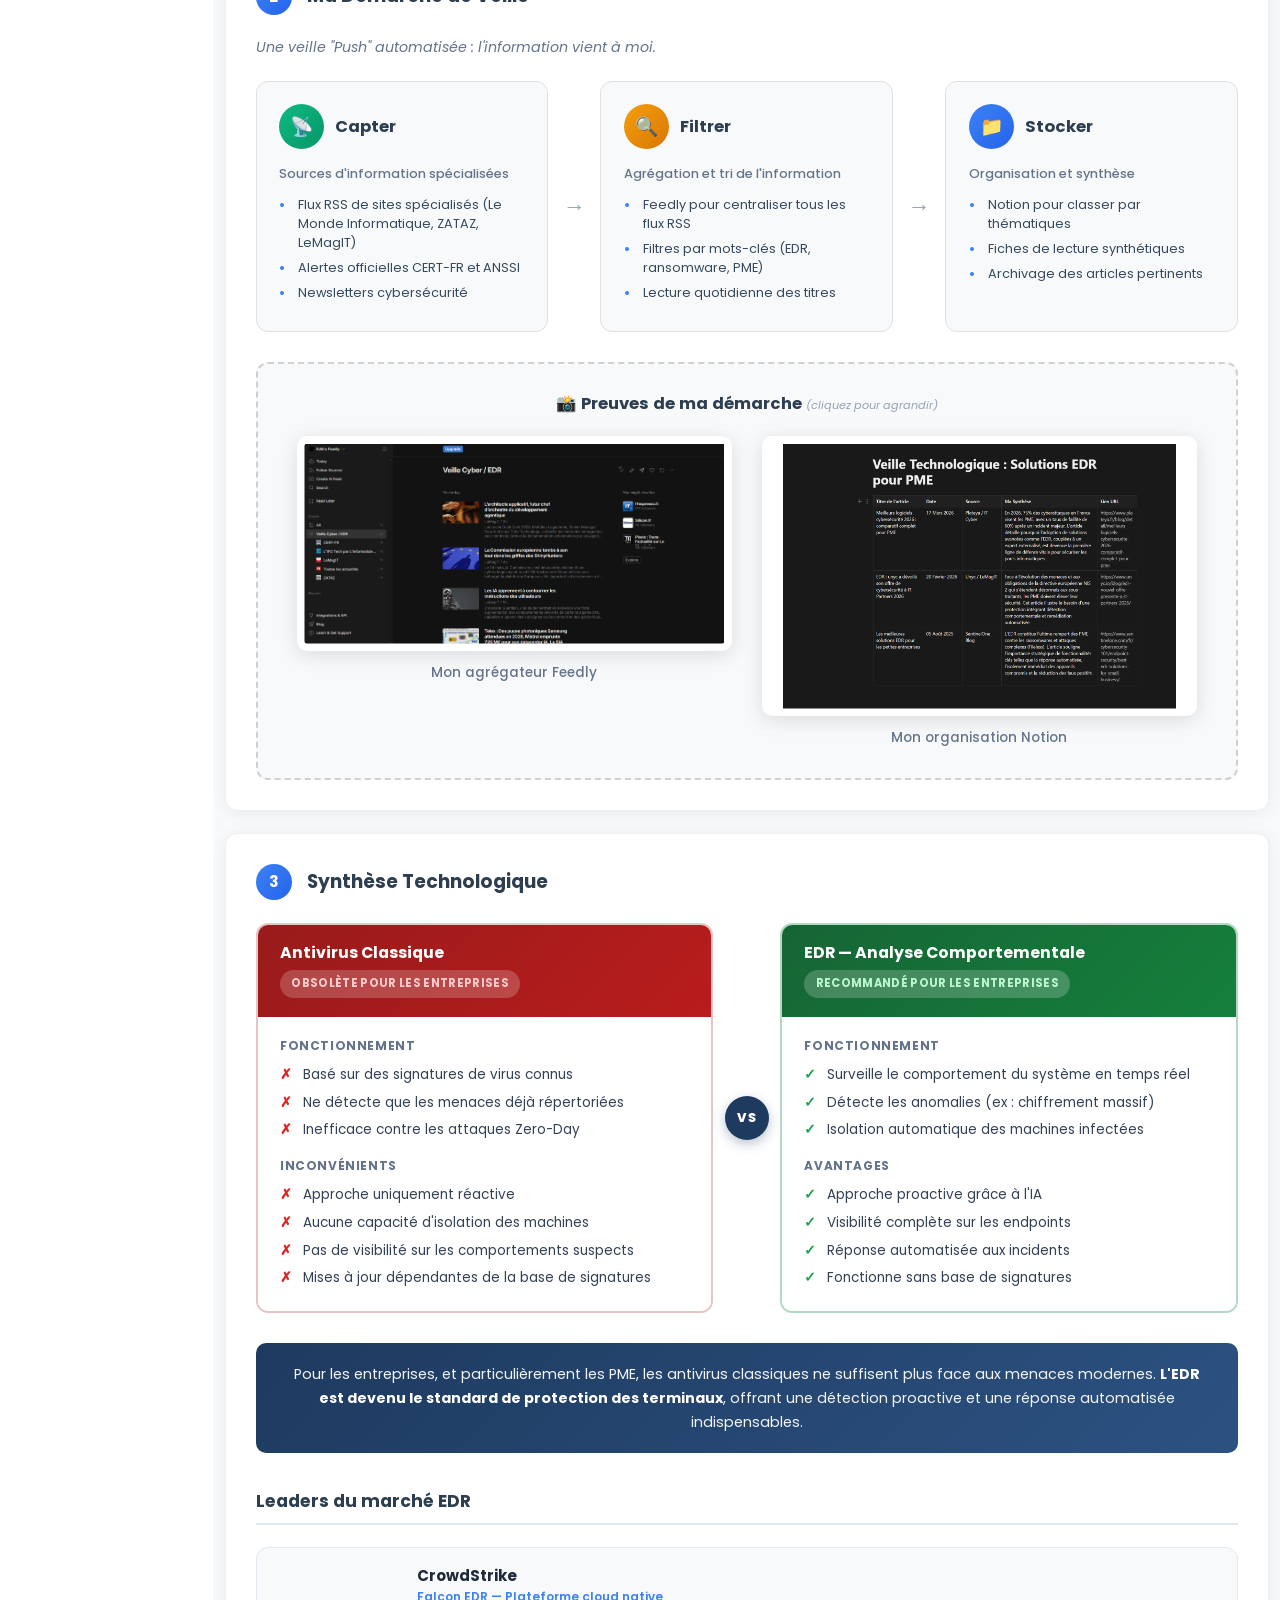
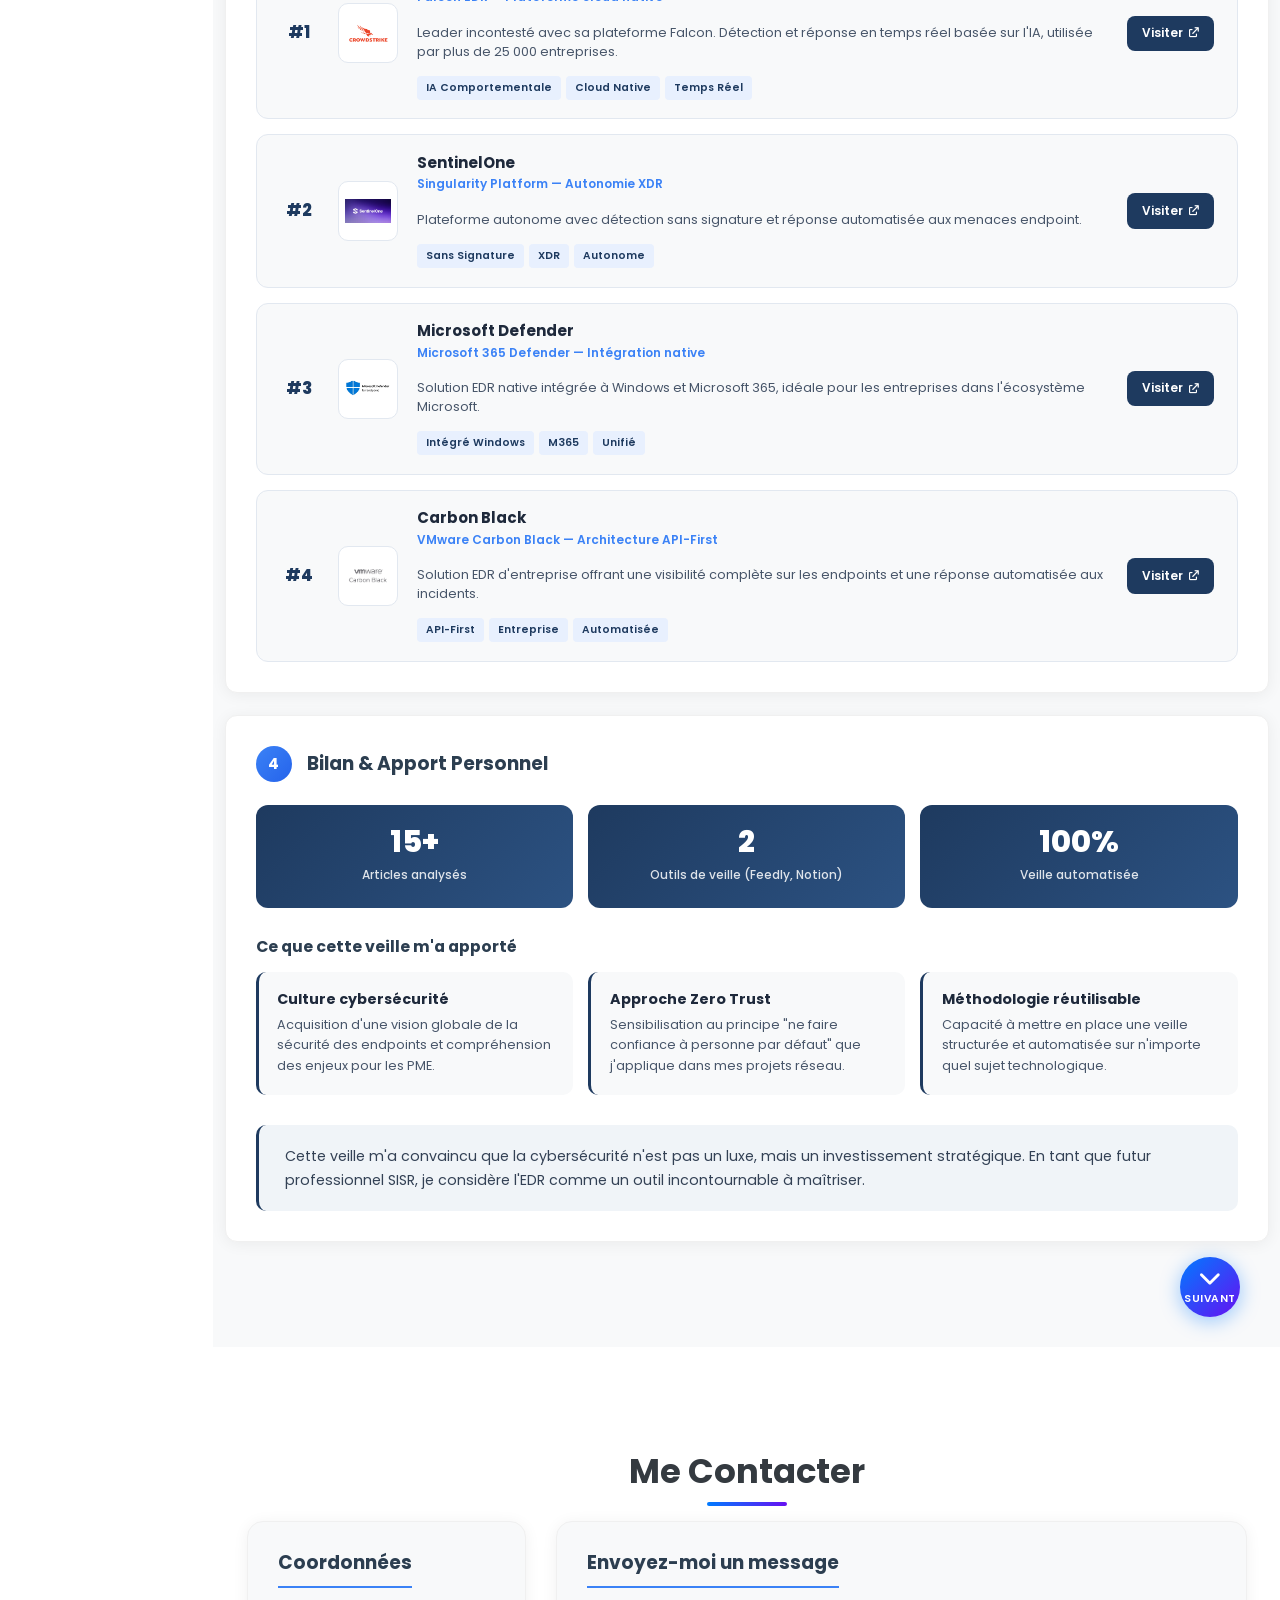
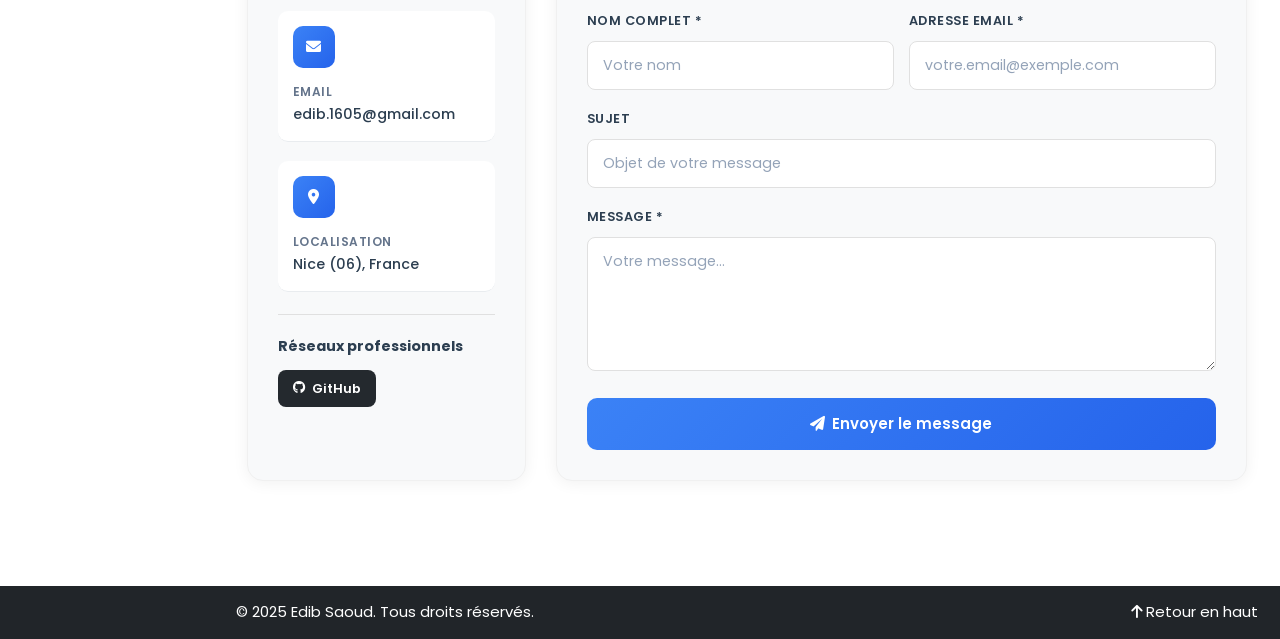
==== commit a926b5f2: "Refonte des parties 3 et 4 de la veille et correction des diagrames" ====
--- a/index.html
+++ b/index.html
@@ -10,6 +10,8 @@
   <link href="https://cdnjs.cloudflare.com/ajax/libs/font-awesome/6.0.0/css/all.min.css" rel="stylesheet">
   <link href="https://fonts.googleapis.com/css2?family=Poppins:wght@300;400;600;700&family=Raleway:wght@400;700&display=swap" rel="stylesheet">
   <link rel="stylesheet" href="style.css">
+  <!-- Chart.js pour les graphiques -->
+  <script src="https://cdn.jsdelivr.net/npm/chart.js@4.4.0/dist/chart.umd.min.js"></script>
   
   <!-- Forcer le scroll en haut immédiatement -->
   <script>
@@ -778,11 +780,56 @@
             <!-- Timeline des stages -->
             <div class="stages-timeline">
               
-              <!-- Stage 1 - ActifAzur -->
+              <!-- Stage 1 - Acadénice -->
               <div class="stage-card" data-status="completed">
                 <div class="stage-card-marker">
                   <div class="stage-number">1</div>
-                  <div class="stage-line"></div>
+                </div>
+                <div class="stage-card-content">
+                  <div class="stage-header">
+                    <span class="stage-status-badge completed">
+                      <i class="fa-solid fa-check me-1"></i>Réalisé
+                    </span>
+                    <span class="stage-dates">
+                      <i class="fa-regular fa-calendar me-2"></i>15/07 – 15/08/2025
+                    </span>
+                  </div>
+                  
+                  <div class="stage-info">
+                    <div class="stage-logo-container">
+                      <img src="images/images.jpg" alt="Logo Acadénice" class="stage-logo" onerror="this.style.display='none'">
+                    </div>
+                    <div class="stage-details">
+                      <h3 class="stage-title">Technicien Systèmes & Réseaux</h3>
+                      <p class="stage-company">
+                        <i class="fa-solid fa-building me-2"></i>Acadénice
+                      </p>
+                    </div>
+                  </div>
+                  
+                  <div class="stage-missions">
+                    <h4 class="stage-missions-title">Missions principales</h4>
+                    <ul class="stage-missions-list">
+                      <li>Déménagement de tout l'équipement informatique</li>
+                      <li>Reconfiguration complète du réseau et des postes</li>
+                      <li>Installation et configuration de systèmes Linux</li>
+                      <li>Tests de bon fonctionnement et documentation</li>
+                    </ul>
+                  </div>
+                  
+                  <div class="stage-tags">
+                    <span class="stage-tag"><i class="fa-solid fa-network-wired me-1"></i>Réseaux</span>
+                    <span class="stage-tag"><i class="fa-brands fa-linux me-1"></i>Linux</span>
+                    <span class="stage-tag"><i class="fa-solid fa-server me-1"></i>Déploiement</span>
+                    <span class="stage-tag"><i class="fa-solid fa-headset me-1"></i>Support</span>
+                  </div>
+                </div>
+              </div>
+
+              <!-- Stage 2 - ActifAzur -->
+              <div class="stage-card" data-status="completed">
+                <div class="stage-card-marker">
+                  <div class="stage-number">2</div>
                 </div>
                 <div class="stage-card-content">
                   <div class="stage-header">
@@ -821,52 +868,6 @@
                     <span class="stage-tag"><i class="fa-brands fa-windows me-1"></i>Windows</span>
                     <span class="stage-tag"><i class="fa-solid fa-headset me-1"></i>SAV</span>
                     <span class="stage-tag"><i class="fa-solid fa-microchip me-1"></i>Hardware</span>
-                  </div>
-                </div>
-              </div>
-
-              <!-- Stage 2 - Acadénice -->
-              <div class="stage-card" data-status="completed">
-                <div class="stage-card-marker">
-                  <div class="stage-number">2</div>
-                </div>
-                <div class="stage-card-content">
-                  <div class="stage-header">
-                    <span class="stage-status-badge completed">
-                      <i class="fa-solid fa-check me-1"></i>Réalisé
-                    </span>
-                    <span class="stage-dates">
-                      <i class="fa-regular fa-calendar me-2"></i>15/07 – 15/08/2025
-                    </span>
-                  </div>
-                  
-                  <div class="stage-info">
-                    <div class="stage-logo-container">
-                      <img src="images/images.jpg" alt="Logo Acadénice" class="stage-logo" onerror="this.style.display='none'">
-                    </div>
-                    <div class="stage-details">
-                      <h3 class="stage-title">Technicien Systèmes & Réseaux</h3>
-                      <p class="stage-company">
-                        <i class="fa-solid fa-building me-2"></i>Acadénice
-                      </p>
-                    </div>
-                  </div>
-                  
-                  <div class="stage-missions">
-                    <h4 class="stage-missions-title">Missions principales</h4>
-                    <ul class="stage-missions-list">
-                      <li>Déménagement de tout l'équipement informatique</li>
-                      <li>Reconfiguration complète du réseau et des postes</li>
-                      <li>Installation et configuration de systèmes Linux</li>
-                      <li>Tests de bon fonctionnement et documentation</li>
-                    </ul>
-                  </div>
-                  
-                  <div class="stage-tags">
-                    <span class="stage-tag"><i class="fa-solid fa-network-wired me-1"></i>Réseaux</span>
-                    <span class="stage-tag"><i class="fa-brands fa-linux me-1"></i>Linux</span>
-                    <span class="stage-tag"><i class="fa-solid fa-server me-1"></i>Déploiement</span>
-                    <span class="stage-tag"><i class="fa-solid fa-headset me-1"></i>Support</span>
                   </div>
                 </div>
               </div>
@@ -913,7 +914,9 @@
                   L'EDR répond à ce besoin en analysant le <strong>comportement</strong> plutôt que de chercher des virus connus.
                 </p>
                 <div class="veille-highlight">
-                  <div class="veille-highlight-icon">💡</div>
+                  <div class="veille-highlight-icon">
+                    <i class="fa-solid fa-lightbulb"></i>
+                  </div>
                   <div class="veille-highlight-content">
                     <strong>EDR = Endpoint Detection and Response</strong><br>
                     Solution de sécurité qui surveille les terminaux (PC, serveurs) en temps réel, détecte les comportements suspects et peut isoler automatiquement une machine infectée.
@@ -1008,35 +1011,151 @@
                 Synthèse Technologique
               </h3>
               <div class="veille-content">
-                <div class="veille-comparison">
-                  <div class="veille-comparison-item old">
-                    <h4>❌ Antivirus Classique</h4>
-                    <ul>
-                      <li>Basé sur des signatures connues</li>
-                      <li>Ne détecte que les menaces répertoriées</li>
-                      <li>Inefficace contre les attaques Zero-Day</li>
-                    </ul>
-                  </div>
-                  <div class="veille-comparison-vs">VS</div>
-                  <div class="veille-comparison-item new">
-                    <h4>✅ EDR (Analyse Comportementale)</h4>
-                    <ul>
-                      <li>Surveille le comportement du système</li>
-                      <li>Détecte les anomalies (ex: chiffrement massif)</li>
-                      <li>Isolation automatique des machines infectées</li>
-                    </ul>
-                  </div>
-                </div>
-
-                <div class="veille-leaders">
-                  <h4 class="veille-leaders-title">Leaders du marché EDR</h4>
-                  <div class="veille-leaders-list">
-                    <span class="veille-leader">CrowdStrike</span>
-                    <span class="veille-leader">SentinelOne</span>
-                    <span class="veille-leader">Microsoft Defender for Endpoint</span>
-                    <span class="veille-leader">Carbon Black</span>
-                  </div>
-                </div>
+
+                <!-- Comparaison Antivirus vs EDR -->
+                <div class="veille-versus">
+                  <div class="veille-vs-card veille-vs-old">
+                    <div class="veille-vs-header veille-vs-header-old">
+                      <h4>Antivirus Classique</h4>
+                      <span class="veille-vs-badge-verdict veille-verdict-bad">Obsolète pour les entreprises</span>
+                    </div>
+                    <div class="veille-vs-body">
+                      <div class="veille-vs-block">
+                        <h5 class="veille-vs-block-title">Fonctionnement</h5>
+                        <ul class="veille-vs-list veille-vs-list-con">
+                          <li>Basé sur des signatures de virus connus</li>
+                          <li>Ne détecte que les menaces déjà répertoriées</li>
+                          <li>Inefficace contre les attaques Zero-Day</li>
+                        </ul>
+                      </div>
+                      <div class="veille-vs-block">
+                        <h5 class="veille-vs-block-title">Inconvénients</h5>
+                        <ul class="veille-vs-list veille-vs-list-con">
+                          <li>Approche uniquement réactive</li>
+                          <li>Aucune capacité d'isolation des machines</li>
+                          <li>Pas de visibilité sur les comportements suspects</li>
+                          <li>Mises à jour dépendantes de la base de signatures</li>
+                        </ul>
+                      </div>
+                    </div>
+                  </div>
+
+                  <div class="veille-vs-separator">
+                    <span class="veille-vs-label">VS</span>
+                  </div>
+
+                  <div class="veille-vs-card veille-vs-new">
+                    <div class="veille-vs-header veille-vs-header-new">
+                      <h4>EDR — Analyse Comportementale</h4>
+                      <span class="veille-vs-badge-verdict veille-verdict-good">Recommandé pour les entreprises</span>
+                    </div>
+                    <div class="veille-vs-body">
+                      <div class="veille-vs-block">
+                        <h5 class="veille-vs-block-title">Fonctionnement</h5>
+                        <ul class="veille-vs-list veille-vs-list-pro">
+                          <li>Surveille le comportement du système en temps réel</li>
+                          <li>Détecte les anomalies (ex : chiffrement massif)</li>
+                          <li>Isolation automatique des machines infectées</li>
+                        </ul>
+                      </div>
+                      <div class="veille-vs-block">
+                        <h5 class="veille-vs-block-title">Avantages</h5>
+                        <ul class="veille-vs-list veille-vs-list-pro">
+                          <li>Approche proactive grâce à l'IA</li>
+                          <li>Visibilité complète sur les endpoints</li>
+                          <li>Réponse automatisée aux incidents</li>
+                          <li>Fonctionne sans base de signatures</li>
+                        </ul>
+                      </div>
+                    </div>
+                  </div>
+                </div>
+
+                <!-- Verdict -->
+                <div class="veille-verdict-box">
+                  <p>Pour les entreprises, et particulièrement les PME, les antivirus classiques ne suffisent plus face aux menaces modernes. <strong>L'EDR est devenu le standard de protection des terminaux</strong>, offrant une détection proactive et une réponse automatisée indispensables.</p>
+                </div>
+
+                <!-- Leaders du marché -->
+                <div class="veille-leaders-v2">
+                  <h4 class="veille-leaders-v2-title">Leaders du marché EDR</h4>
+                  <div class="veille-leaders-v2-grid">
+
+                    <div class="veille-leader-v2">
+                      <div class="veille-leader-v2-rank">#1</div>
+                      <div class="veille-leader-v2-logo">
+                        <img src="images/CrowdStrike.png" alt="CrowdStrike">
+                      </div>
+                      <div class="veille-leader-v2-info">
+                        <h5>CrowdStrike</h5>
+                        <p class="veille-leader-v2-sub">Falcon EDR — Plateforme cloud native</p>
+                        <p class="veille-leader-v2-desc">Leader incontesté avec sa plateforme Falcon. Détection et réponse en temps réel basée sur l'IA, utilisée par plus de 25 000 entreprises.</p>
+                        <div class="veille-leader-v2-tags">
+                          <span>IA Comportementale</span>
+                          <span>Cloud Native</span>
+                          <span>Temps Réel</span>
+                        </div>
+                      </div>
+                      <a href="https://www.crowdstrike.com" target="_blank" rel="noopener" class="veille-leader-v2-link">Visiter <i class="fa-solid fa-arrow-up-right-from-square"></i></a>
+                    </div>
+
+                    <div class="veille-leader-v2">
+                      <div class="veille-leader-v2-rank">#2</div>
+                      <div class="veille-leader-v2-logo">
+                        <img src="images/SentinelOne.jpg" alt="SentinelOne">
+                      </div>
+                      <div class="veille-leader-v2-info">
+                        <h5>SentinelOne</h5>
+                        <p class="veille-leader-v2-sub">Singularity Platform — Autonomie XDR</p>
+                        <p class="veille-leader-v2-desc">Plateforme autonome avec détection sans signature et réponse automatisée aux menaces endpoint.</p>
+                        <div class="veille-leader-v2-tags">
+                          <span>Sans Signature</span>
+                          <span>XDR</span>
+                          <span>Autonome</span>
+                        </div>
+                      </div>
+                      <a href="https://www.sentinelone.com" target="_blank" rel="noopener" class="veille-leader-v2-link">Visiter <i class="fa-solid fa-arrow-up-right-from-square"></i></a>
+                    </div>
+
+                    <div class="veille-leader-v2">
+                      <div class="veille-leader-v2-rank">#3</div>
+                      <div class="veille-leader-v2-logo">
+                        <img src="images/Microsoft Defender.webp" alt="Microsoft Defender">
+                      </div>
+                      <div class="veille-leader-v2-info">
+                        <h5>Microsoft Defender</h5>
+                        <p class="veille-leader-v2-sub">Microsoft 365 Defender — Intégration native</p>
+                        <p class="veille-leader-v2-desc">Solution EDR native intégrée à Windows et Microsoft 365, idéale pour les entreprises dans l'écosystème Microsoft.</p>
+                        <div class="veille-leader-v2-tags">
+                          <span>Intégré Windows</span>
+                          <span>M365</span>
+                          <span>Unifié</span>
+                        </div>
+                      </div>
+                      <a href="https://www.microsoft.com/en-us/security/business/endpoint-security/microsoft-defender-endpoint" target="_blank" rel="noopener" class="veille-leader-v2-link">Visiter <i class="fa-solid fa-arrow-up-right-from-square"></i></a>
+                    </div>
+
+                    <div class="veille-leader-v2">
+                      <div class="veille-leader-v2-rank">#4</div>
+                      <div class="veille-leader-v2-logo">
+                        <img src="images/Carbon Black.png" alt="Carbon Black">
+                      </div>
+                      <div class="veille-leader-v2-info">
+                        <h5>Carbon Black</h5>
+                        <p class="veille-leader-v2-sub">VMware Carbon Black — Architecture API-First</p>
+                        <p class="veille-leader-v2-desc">Solution EDR d'entreprise offrant une visibilité complète sur les endpoints et une réponse automatisée aux incidents.</p>
+                        <div class="veille-leader-v2-tags">
+                          <span>API-First</span>
+                          <span>Entreprise</span>
+                          <span>Automatisée</span>
+                        </div>
+                      </div>
+                      <a href="https://www.vmware.com/products/carbon-black.html" target="_blank" rel="noopener" class="veille-leader-v2-link">Visiter <i class="fa-solid fa-arrow-up-right-from-square"></i></a>
+                    </div>
+
+                  </div>
+                </div>
+
               </div>
             </div>
 
@@ -1047,29 +1166,47 @@
                 Bilan & Apport Personnel
               </h3>
               <div class="veille-content">
-                <div class="veille-bilan">
-                  <div class="veille-bilan-item">
-                    <div class="veille-bilan-icon">📚</div>
-                    <div class="veille-bilan-text">
-                      <h4>Élargissement des compétences</h4>
-                      <p>Acquisition d'une culture de la cybersécurité "Endpoint" et compréhension des enjeux pour les PME.</p>
-                    </div>
-                  </div>
-                  <div class="veille-bilan-item">
-                    <div class="veille-bilan-icon">🔐</div>
-                    <div class="veille-bilan-text">
-                      <h4>Impact sur mes pratiques</h4>
-                      <p>Sensibilisation à l'architecture "Zero Trust" (ne faire confiance à personne par défaut) que j'applique dans mes projets.</p>
-                    </div>
-                  </div>
-                  <div class="veille-bilan-item">
-                    <div class="veille-bilan-icon">🎯</div>
-                    <div class="veille-bilan-text">
-                      <h4>Méthodologie acquise</h4>
-                      <p>Capacité à mettre en place une veille automatisée et structurée sur n'importe quel sujet technologique.</p>
-                    </div>
-                  </div>
-                </div>
+
+                <!-- Stats visuelles -->
+                <div class="veille-stats">
+                  <div class="veille-stat">
+                    <span class="veille-stat-number">15+</span>
+                    <span class="veille-stat-label">Articles analysés</span>
+                  </div>
+                  <div class="veille-stat">
+                    <span class="veille-stat-number">2</span>
+                    <span class="veille-stat-label">Outils de veille (Feedly, Notion)</span>
+                  </div>
+                  <div class="veille-stat">
+                    <span class="veille-stat-number">100%</span>
+                    <span class="veille-stat-label">Veille automatisée</span>
+                  </div>
+                </div>
+
+                <!-- Apports concis -->
+                <div class="veille-apports">
+                  <h4 class="veille-apports-title">Ce que cette veille m'a apporté</h4>
+                  <div class="veille-apports-grid">
+                    <div class="veille-apport-item">
+                      <h5>Culture cybersécurité</h5>
+                      <p>Acquisition d'une vision globale de la sécurité des endpoints et compréhension des enjeux pour les PME.</p>
+                    </div>
+                    <div class="veille-apport-item">
+                      <h5>Approche Zero Trust</h5>
+                      <p>Sensibilisation au principe "ne faire confiance à personne par défaut" que j'applique dans mes projets réseau.</p>
+                    </div>
+                    <div class="veille-apport-item">
+                      <h5>Méthodologie réutilisable</h5>
+                      <p>Capacité à mettre en place une veille structurée et automatisée sur n'importe quel sujet technologique.</p>
+                    </div>
+                  </div>
+                </div>
+
+                <!-- Conclusion -->
+                <div class="veille-conclusion">
+                  <p>Cette veille m'a convaincu que la cybersécurité n'est pas un luxe, mais un investissement stratégique. En tant que futur professionnel SISR, je considère l'EDR comme un outil incontournable à maîtriser.</p>
+                </div>
+
               </div>
             </div>
 
@@ -1124,10 +1261,7 @@
                       <i class="fa-brands fa-github"></i>
                       <span>GitHub</span>
                     </a>
-                    <a href="https://www.linkedin.com/in/edib-saoud-810569352/" class="contact-social-btn linkedin" target="_blank" rel="noopener" aria-label="LinkedIn">
-                      <i class="fa-brands fa-linkedin"></i>
-                      <span>LinkedIn</span>
-                    </a>
+
                   </div>
                 </div>
               </div>
@@ -1196,6 +1330,8 @@
     <img src="" alt="" class="lightbox-image" id="lightboxImage">
     <p class="lightbox-caption" id="lightboxCaption"></p>
   </div>
+
+
 </body>
 
 </html>
--- a/style.css
+++ b/style.css
@@ -25,8 +25,10 @@
 html {
   height: 100%;
   scroll-behavior: smooth;
-  scroll-snap-type: none; /* Désactivé pour plus de contrôle */
-  font-size: 15px; /* Réduit de 16px à 15px pour moins de zoom */
+  scroll-snap-type: none;
+  /* Désactivé pour plus de contrôle */
+  font-size: 15px;
+  /* Réduit de 16px à 15px pour moins de zoom */
 }
 
 body {
@@ -47,9 +49,10 @@
 
 @media (max-width: 767px) {
   html {
-    font-size: 14px; /* Encore plus petit sur mobile */
-  }
-  
+    font-size: 14px;
+    /* Encore plus petit sur mobile */
+  }
+
   main {
     margin-left: 0 !important;
   }
@@ -188,9 +191,11 @@
 /* Hero Section - Plein écran malgré l'offset Bootstrap */
 .hero-section {
   position: relative;
-  width: 100vw; /* Toute la largeur de la fenêtre */
+  width: 100vw;
+  /* Toute la largeur de la fenêtre */
   height: 100vh;
-  margin-left: calc(-16.666667%); /* Compense l'offset-md-2 (2/12 = 16.666%) */
+  margin-left: calc(-16.666667%);
+  /* Compense l'offset-md-2 (2/12 = 16.666%) */
   overflow: hidden;
   display: flex;
   align-items: center;
@@ -216,7 +221,8 @@
   width: 100%;
   height: 100%;
   z-index: 1;
-  pointer-events: auto; /* Permet la détection de la souris */
+  pointer-events: auto;
+  /* Permet la détection de la souris */
 }
 
 /* Hero content au-dessus du canvas */
@@ -298,12 +304,19 @@
 }
 
 @keyframes bounce {
-  0%, 20%, 50%, 80%, 100% {
+
+  0%,
+  20%,
+  50%,
+  80%,
+  100% {
     transform: translateX(-50%) translateY(0);
   }
+
   40% {
     transform: translateX(-50%) translateY(-10px);
   }
+
   60% {
     transform: translateX(-50%) translateY(-5px);
   }
@@ -314,6 +327,7 @@
     opacity: 0;
     transform: translateY(30px);
   }
+
   to {
     opacity: 1;
     transform: translateY(0);
@@ -380,7 +394,8 @@
   background: linear-gradient(90deg, var(--primary-color), #6610f2);
   border-radius: 2px;
   margin: 1rem auto 0;
-  margin: 10px 0 15px 0; /* Réduit */
+  margin: 10px 0 15px 0;
+  /* Réduit */
 }
 
 /* Bio paragraph */
@@ -440,7 +455,8 @@
   height: 100%;
   border-radius: 50%;
   object-fit: cover;
-  border: 4px solid #f0f0f0; /* Bordure grise claire au lieu de bleue */
+  border: 4px solid #f0f0f0;
+  /* Bordure grise claire au lieu de bleue */
   box-shadow: 0 4px 15px rgba(0, 0, 0, 0.1);
 }
 
@@ -607,7 +623,7 @@
   .profile-card-modern {
     margin-bottom: 2rem;
   }
-  
+
   .profile-image-wrapper {
     width: 150px;
     height: 150px;
@@ -690,10 +706,21 @@
   animation: slideInLeft 0.6s ease-out forwards;
 }
 
-.timeline-item:nth-child(1) { animation-delay: 0.1s; }
-.timeline-item:nth-child(2) { animation-delay: 0.2s; }
-.timeline-item:nth-child(3) { animation-delay: 0.3s; }
-.timeline-item:nth-child(4) { animation-delay: 0.4s; }
+.timeline-item:nth-child(1) {
+  animation-delay: 0.1s;
+}
+
+.timeline-item:nth-child(2) {
+  animation-delay: 0.2s;
+}
+
+.timeline-item:nth-child(3) {
+  animation-delay: 0.3s;
+}
+
+.timeline-item:nth-child(4) {
+  animation-delay: 0.4s;
+}
 
 @keyframes slideInLeft {
   to {
@@ -789,8 +816,13 @@
   animation: fadeInUp 0.6s ease-out forwards;
 }
 
-.stage-item:nth-child(1) { animation-delay: 0.1s; }
-.stage-item:nth-child(2) { animation-delay: 0.3s; }
+.stage-item:nth-child(1) {
+  animation-delay: 0.1s;
+}
+
+.stage-item:nth-child(2) {
+  animation-delay: 0.3s;
+}
 
 .stage-logo {
   min-height: 150px;
@@ -937,6 +969,7 @@
 
 /* Désactiver les animations pour ceux qui préfèrent */
 @media (prefers-reduced-motion: reduce) {
+
   *,
   *::before,
   *::after {
@@ -1035,31 +1068,35 @@
 }
 
 @keyframes bounceUpDown {
-  0%, 100% {
+
+  0%,
+  100% {
     transform: translateY(0);
   }
+
   50% {
     transform: translateY(-10px);
   }
 }
 
 @media (max-width: 768px) {
+
   .section-nav-left,
   .section-nav-right {
     left: 50%;
     right: auto;
     transform: translateX(-50%);
   }
-  
+
   .section-nav-btn {
     width: 50px;
     height: 50px;
   }
-  
+
   .section-nav-btn i {
     font-size: 1.2rem;
   }
-  
+
   .section-nav-btn small {
     font-size: 0.6rem;
   }
@@ -1297,7 +1334,7 @@
   .step-content {
     min-height: 140px;
   }
-  
+
   #parcours .section-title {
     font-size: 2rem;
   }
@@ -1320,14 +1357,15 @@
     font-size: 1rem;
   }
 
-  .step-year, .step-place {
+  .step-year,
+  .step-place {
     font-size: 0.8rem;
   }
 
   .circular-timeline {
     gap: 3rem;
   }
-  
+
   #parcours .section-title {
     font-size: 1.8rem;
   }
@@ -1494,15 +1532,15 @@
   .formation-logo-container {
     margin-bottom: 1rem;
   }
-  
+
   .formation-content {
     padding: 1.5rem;
   }
-  
+
   .formation-title {
     font-size: 1.4rem;
   }
-  
+
   .section-formation {
     padding: 3rem 0 !important;
   }
@@ -1512,23 +1550,23 @@
   .formation-logo-main {
     max-width: 180px;
   }
-  
+
   .formation-logo-sub {
     max-width: 100px;
   }
-  
+
   .formation-content {
     padding: 1.25rem;
   }
-  
+
   .formation-title {
     font-size: 1.3rem;
   }
-  
+
   .formation-subtitle {
     font-size: 1rem;
   }
-  
+
   .formation-description {
     font-size: 0.9rem;
   }
@@ -1577,12 +1615,29 @@
   transform: translateY(0);
 }
 
-.section-competences.is-visible .skills-hub-card:nth-child(1) { transition-delay: 0.03s; }
-.section-competences.is-visible .skills-hub-card:nth-child(2) { transition-delay: 0.07s; }
-.section-competences.is-visible .skills-hub-card:nth-child(3) { transition-delay: 0.11s; }
-.section-competences.is-visible .skills-hub-card:nth-child(4) { transition-delay: 0.15s; }
-.section-competences.is-visible .skills-hub-card:nth-child(5) { transition-delay: 0.19s; }
-.section-competences.is-visible .skills-hub-card:nth-child(6) { transition-delay: 0.23s; }
+.section-competences.is-visible .skills-hub-card:nth-child(1) {
+  transition-delay: 0.03s;
+}
+
+.section-competences.is-visible .skills-hub-card:nth-child(2) {
+  transition-delay: 0.07s;
+}
+
+.section-competences.is-visible .skills-hub-card:nth-child(3) {
+  transition-delay: 0.11s;
+}
+
+.section-competences.is-visible .skills-hub-card:nth-child(4) {
+  transition-delay: 0.15s;
+}
+
+.section-competences.is-visible .skills-hub-card:nth-child(5) {
+  transition-delay: 0.19s;
+}
+
+.section-competences.is-visible .skills-hub-card:nth-child(6) {
+  transition-delay: 0.23s;
+}
 
 .skills-hub-card:nth-child(3n) {
   border-right: none;
@@ -1677,7 +1732,7 @@
   gap: 0.45rem;
 }
 
-.skills-hub-proof > span {
+.skills-hub-proof>span {
   color: #64748b;
   font-size: 0.84rem;
   font-weight: 600;
@@ -1775,7 +1830,7 @@
   .skills-chip-list {
     grid-template-columns: 1fr;
   }
-  
+
   .competences-footer {
     margin-top: 2rem;
   }
@@ -1866,11 +1921,14 @@
 
 .section-realisations {
   padding: 5rem 0 !important;
-  background: #f8fafc; /* Fond très légèrement bleuté pour faire ressortir les cartes blanches */
-}
+  background: #f8fafc;
+  /* Fond très légèrement bleuté pour faire ressortir les cartes blanches */
+}
+
 .rp-grid {
   display: grid;
-  grid-template-columns: repeat(2, 1fr); /* Forçage en 2 colonnes pour le 2x2 */
+  grid-template-columns: repeat(2, 1fr);
+  /* Forçage en 2 colonnes pour le 2x2 */
   gap: 2.5rem;
 }
 
@@ -2008,11 +2066,22 @@
 }
 
 @media (max-width: 992px) {
-  .rp-grid { grid-template-columns: 1fr; }
-  .rp-modal-layout { flex-direction: column; padding: 20px; }
-  .rp-modal-sidebar { width: 100%; position: static; }
-}
-  margin-top: 2rem;
+  .rp-grid {
+    grid-template-columns: 1fr;
+  }
+
+  .rp-modal-layout {
+    flex-direction: column;
+    padding: 20px;
+  }
+
+  .rp-modal-sidebar {
+    width: 100%;
+    position: static;
+  }
+}
+
+margin-top: 2rem;
 }
 
 .rp-card-new {
@@ -2075,7 +2144,7 @@
   font-size: 0.75rem;
   font-weight: 700;
   color: #1e293b;
-  box-shadow: 0 4px 10px rgba(0,0,0,0.1);
+  box-shadow: 0 4px 10px rgba(0, 0, 0, 0.1);
 }
 
 /* Contenu de la carte */
@@ -2106,12 +2175,15 @@
   flex-wrap: wrap;
   gap: 0.6rem;
   margin-bottom: 2rem;
-  margin-top: auto; /* Pousse les tags vers le bas */
+  margin-top: auto;
+  /* Pousse les tags vers le bas */
 }
 
 .rp-tag-item {
-  background: #eff6ff; /* Bleu très clair */
-  color: #3b82f6; /* Bleu pro */
+  background: #eff6ff;
+  /* Bleu très clair */
+  color: #3b82f6;
+  /* Bleu pro */
   padding: 6px 14px;
   border-radius: 10px;
   font-size: 0.8rem;
@@ -2414,6 +2486,7 @@
     opacity: 0;
     transform: translateY(-30px) scale(0.95);
   }
+
   to {
     opacity: 1;
     transform: translateY(0) scale(1);
@@ -2660,11 +2733,25 @@
   border-radius: 999px;
 }
 
-.rp-gantt-bar.is-blue { background: linear-gradient(90deg, #60a5fa, #3b82f6); }
-.rp-gantt-bar.is-indigo { background: linear-gradient(90deg, #3b82f6, #2563eb); }
-.rp-gantt-bar.is-cyan { background: linear-gradient(90deg, #22d3ee, #06b6d4); }
-.rp-gantt-bar.is-green { background: linear-gradient(90deg, #4ade80, #22c55e); }
-.rp-gantt-bar.is-amber { background: linear-gradient(90deg, #fbbf24, #d97706); }
+.rp-gantt-bar.is-blue {
+  background: linear-gradient(90deg, #60a5fa, #3b82f6);
+}
+
+.rp-gantt-bar.is-indigo {
+  background: linear-gradient(90deg, #3b82f6, #2563eb);
+}
+
+.rp-gantt-bar.is-cyan {
+  background: linear-gradient(90deg, #22d3ee, #06b6d4);
+}
+
+.rp-gantt-bar.is-green {
+  background: linear-gradient(90deg, #4ade80, #22c55e);
+}
+
+.rp-gantt-bar.is-amber {
+  background: linear-gradient(90deg, #fbbf24, #d97706);
+}
 
 .rp-gantt-chronology {
   margin-top: 0.75rem;
@@ -2978,23 +3065,23 @@
   .section-realisations {
     padding: 3rem 0 !important;
   }
-  
+
   .rp-tableau-synthese {
     padding: 1.5rem;
   }
-  
+
   .rp-pdf-viewer {
     height: 350px;
   }
-  
+
   .rp-modal {
     padding: 1rem;
   }
-  
+
   .rp-modal-container {
     max-height: 95vh;
   }
-  
+
   .rp-modal-content {
     padding: 0;
   }
@@ -3026,16 +3113,16 @@
     margin-left: 0;
     width: 100%;
   }
-  
+
   .rp-detail-title {
     font-size: 1.4rem;
   }
-  
+
   .rp-detail-meta {
     flex-direction: column;
     gap: 0.5rem;
   }
-  
+
   .rp-card-title {
     font-size: 1rem;
   }
@@ -3053,7 +3140,10 @@
 
 /* Timeline verticale */
 .stages-timeline {
-  max-width: 800px;
+  display: grid;
+  grid-template-columns: repeat(2, 1fr);
+  gap: 2rem;
+  max-width: 1200px;
   margin: 0 auto;
   position: relative;
 }
@@ -3061,8 +3151,9 @@
 /* Carte de stage */
 .stage-card {
   display: flex;
-  gap: 2rem;
-  margin-bottom: 2.5rem;
+  flex-direction: column;
+  gap: 1rem;
+  margin-bottom: 0;
   position: relative;
 }
 
@@ -3076,10 +3167,12 @@
 
 /* Marqueur avec numéro */
 .stage-card-marker {
-  display: flex;
+  display: block;
   flex-direction: column;
   align-items: center;
   flex-shrink: 0;
+  position: relative;
+  height: 0;
 }
 
 .stage-number {
@@ -3094,8 +3187,10 @@
   font-weight: 700;
   font-size: 1.25rem;
   box-shadow: 0 4px 12px rgba(16, 185, 129, 0.3);
-  position: relative;
+  position: absolute;
   z-index: 2;
+  top: -25px;
+  left: 20px;
 }
 
 .stage-line {
@@ -3116,6 +3211,8 @@
   border: 1px solid #f0f0f0;
   border-left: 4px solid #10b981;
   transition: all 0.3s ease;
+  position: relative;
+  padding-top: 3rem;
 }
 
 .stage-card-content:hover {
@@ -3173,8 +3270,8 @@
 }
 
 .stage-logo {
-  width: 80px;
-  height: 80px;
+  width: 120px;
+  height: 120px;
   object-fit: contain;
   border-radius: 10px;
   background: #f8f9fa;
@@ -3282,48 +3379,56 @@
   .section-stages {
     padding: 3rem 0 !important;
   }
-  
+
+  .stages-timeline {
+    grid-template-columns: 1fr;
+    gap: 1.5rem;
+  }
+
   .stage-card {
     gap: 1rem;
   }
-  
+
   .stage-number {
     width: 40px;
     height: 40px;
     font-size: 1rem;
-  }
-  
+    top: -20px;
+    left: 15px;
+  }
+
   .stage-card-content {
     padding: 1.25rem;
-  }
-  
+    padding-top: 2.5rem;
+  }
+
   .stage-header {
     flex-direction: column;
     align-items: flex-start;
   }
-  
+
   .stage-title {
     font-size: 1.1rem;
   }
-  
+
   .stage-company {
     font-size: 0.9rem;
   }
-  
+
   .stage-missions {
     padding: 1rem;
   }
-  
+
   .stage-tag {
     font-size: 0.75rem;
     padding: 0.3rem 0.6rem;
   }
-  
+
   .stage-logo {
-    width: 60px;
-    height: 60px;
-  }
-  
+    width: 100px;
+    height: 100px;
+  }
+
   .stage-info {
     flex-direction: column;
     gap: 1rem;
@@ -3432,6 +3537,7 @@
 .veille-highlight-icon {
   font-size: 1.5rem;
   flex-shrink: 0;
+  color: #3b82f6;
 }
 
 .veille-highlight-content {
@@ -3479,6 +3585,8 @@
   align-items: center;
   justify-content: center;
   font-size: 1.25rem;
+  color: white;
+  font-weight: 600;
 }
 
 .veille-step-icon.capter {
@@ -3601,135 +3709,397 @@
   font-weight: 500;
 }
 
-/* Comparaison Antivirus vs EDR */
-.veille-comparison {
-  display: flex;
-  gap: 1rem;
+/* Comparaison Antivirus vs EDR — Versus Layout */
+.veille-versus {
+  display: grid;
+  grid-template-columns: 1fr auto 1fr;
+  gap: 0;
   align-items: stretch;
-  flex-wrap: wrap;
   margin-bottom: 2rem;
 }
 
-.veille-comparison-item {
-  flex: 1;
-  min-width: 200px;
+.veille-vs-card {
+  border-radius: 12px;
+  overflow: hidden;
+  transition: transform 0.3s ease, box-shadow 0.3s ease;
+}
+
+.veille-vs-card:hover {
+  transform: translateY(-4px);
+  box-shadow: 0 8px 24px rgba(0, 0, 0, 0.1);
+}
+
+.veille-vs-old {
+  border: 2px solid #e5c5c5;
+}
+
+.veille-vs-new {
+  border: 2px solid #b3d9c4;
+}
+
+.veille-vs-header {
+  padding: 1.25rem 1.5rem;
+  display: flex;
+  flex-direction: column;
+  gap: 0.5rem;
+}
+
+.veille-vs-header h4 {
+  font-size: 1.05rem;
+  font-weight: 700;
+  margin: 0;
+  color: white;
+}
+
+.veille-vs-header-old {
+  background: linear-gradient(135deg, #991b1b, #b91c1c);
+}
+
+.veille-vs-header-new {
+  background: linear-gradient(135deg, #166534, #15803d);
+}
+
+.veille-vs-badge-verdict {
+  display: inline-block;
+  padding: 0.3rem 0.75rem;
+  border-radius: 20px;
+  font-size: 0.75rem;
+  font-weight: 700;
+  text-transform: uppercase;
+  letter-spacing: 0.03em;
+  align-self: flex-start;
+}
+
+.veille-verdict-bad {
+  background: rgba(255, 255, 255, 0.2);
+  color: #fecaca;
+}
+
+.veille-verdict-good {
+  background: rgba(255, 255, 255, 0.2);
+  color: #bbf7d0;
+}
+
+.veille-vs-body {
   padding: 1.5rem;
-  border-radius: 12px;
-}
-
-.veille-comparison-item.old {
-  background: #fef2f2;
-  border: 1px solid #fecaca;
-}
-
-.veille-comparison-item.new {
-  background: #f0fdf4;
-  border: 1px solid #bbf7d0;
-}
-
-.veille-comparison-item h4 {
-  font-size: 1rem;
+  background: white;
+}
+
+.veille-vs-block {
+  margin-bottom: 1.25rem;
+}
+
+.veille-vs-block:last-child {
+  margin-bottom: 0;
+}
+
+.veille-vs-block-title {
+  font-size: 0.8rem;
   font-weight: 700;
-  margin-bottom: 1rem;
-}
-
-.veille-comparison-item ul {
+  text-transform: uppercase;
+  letter-spacing: 0.05em;
+  color: #64748b;
+  margin-bottom: 0.75rem;
+}
+
+.veille-vs-list {
   list-style: none;
   padding-left: 0;
-  margin-bottom: 0;
-}
-
-.veille-comparison-item ul li {
-  padding-left: 1.25rem;
+  margin: 0;
+}
+
+.veille-vs-list li {
   position: relative;
+  padding-left: 1.5rem;
   margin-bottom: 0.5rem;
   font-size: 0.9rem;
-}
-
-.veille-comparison-item.old ul li::before {
+  color: #334155;
+  line-height: 1.5;
+}
+
+.veille-vs-list li:last-child {
+  margin-bottom: 0;
+}
+
+.veille-vs-list-con li::before {
   content: "✗";
   position: absolute;
   left: 0;
   color: #dc2626;
-}
-
-.veille-comparison-item.new ul li::before {
+  font-weight: 700;
+}
+
+.veille-vs-list-pro li::before {
   content: "✓";
   position: absolute;
   left: 0;
   color: #16a34a;
-}
-
-.veille-comparison-vs {
+  font-weight: 700;
+}
+
+/* VS Separator */
+.veille-vs-separator {
   display: flex;
   align-items: center;
-  font-size: 1.25rem;
-  font-weight: bold;
-  color: #94a3b8;
-}
-
-/* Leaders du marché */
-.veille-leaders {
+  justify-content: center;
+  padding: 0 0.75rem;
+}
+
+.veille-vs-label {
+  width: 44px;
+  height: 44px;
+  background: #1e3a5f;
+  color: white;
+  border-radius: 50%;
+  display: flex;
+  align-items: center;
+  justify-content: center;
+  font-weight: 800;
+  font-size: 0.85rem;
+  letter-spacing: 0.05em;
+  box-shadow: 0 4px 12px rgba(30, 58, 95, 0.3);
+}
+
+/* Verdict Box */
+.veille-verdict-box {
+  background: linear-gradient(135deg, #1e3a5f, #2c5282);
+  color: white;
+  padding: 1.25rem 1.75rem;
+  border-radius: 10px;
+  margin-bottom: 2.5rem;
+  text-align: center;
+}
+
+.veille-verdict-box p {
+  margin: 0;
+  font-size: 0.95rem;
+  line-height: 1.7;
+  color: rgba(255, 255, 255, 0.95);
+}
+
+.veille-verdict-box strong {
+  color: white;
+}
+
+/* Leaders v2 */
+.veille-leaders-v2 {
+  margin-top: 0.5rem;
+}
+
+.veille-leaders-v2-title {
+  font-size: 1.15rem;
+  font-weight: 700;
+  color: #2c3e50;
+  margin-bottom: 1.5rem;
+  padding-bottom: 0.75rem;
+  border-bottom: 2px solid #e2e8f0;
+}
+
+.veille-leaders-v2-grid {
+  display: flex;
+  flex-direction: column;
+  gap: 1rem;
+}
+
+.veille-leader-v2 {
+  display: grid;
+  grid-template-columns: 40px 60px 1fr auto;
+  gap: 1.25rem;
+  align-items: center;
+  padding: 1.25rem 1.5rem;
+  background: #f8f9fa;
+  border: 1px solid #e2e8f0;
+  border-radius: 12px;
+  transition: all 0.3s ease;
+}
+
+.veille-leader-v2:hover {
+  border-color: #3b82f6;
+  box-shadow: 0 4px 16px rgba(59, 130, 246, 0.1);
+  transform: translateX(4px);
+}
+
+.veille-leader-v2-rank {
+  font-size: 1.1rem;
+  font-weight: 800;
+  color: #1e3a5f;
+  text-align: center;
+}
+
+.veille-leader-v2-logo {
+  width: 60px;
+  height: 60px;
+  border-radius: 10px;
+  overflow: hidden;
+  background: white;
+  border: 1px solid #e2e8f0;
+  display: flex;
+  align-items: center;
+  justify-content: center;
+  flex-shrink: 0;
+}
+
+.veille-leader-v2-logo img {
+  width: 100%;
+  height: 100%;
+  object-fit: contain;
+  padding: 6px;
+}
+
+.veille-leader-v2-info {
+  min-width: 0;
+}
+
+.veille-leader-v2-info h5 {
+  font-size: 1rem;
+  font-weight: 700;
+  color: #1e293b;
+  margin: 0 0 0.15rem 0;
+}
+
+.veille-leader-v2-sub {
+  font-size: 0.8rem;
+  color: #3b82f6;
+  font-weight: 600;
+  margin: 0 0 0.5rem 0;
+}
+
+.veille-leader-v2-desc {
+  font-size: 0.85rem;
+  color: #475569;
+  line-height: 1.5;
+  margin: 0 0 0.5rem 0;
+}
+
+.veille-leader-v2-tags {
+  display: flex;
+  flex-wrap: wrap;
+  gap: 0.35rem;
+}
+
+.veille-leader-v2-tags span {
+  display: inline-block;
+  padding: 0.2rem 0.6rem;
+  background: #e8f0fe;
+  color: #1e3a5f;
+  border-radius: 4px;
+  font-size: 0.7rem;
+  font-weight: 600;
+}
+
+.veille-leader-v2-link {
+  display: inline-flex;
+  align-items: center;
+  gap: 0.4rem;
+  padding: 0.5rem 1rem;
+  background: #1e3a5f;
+  color: white;
+  text-decoration: none;
+  border-radius: 8px;
+  font-weight: 600;
+  font-size: 0.8rem;
+  transition: all 0.3s ease;
+  white-space: nowrap;
+  flex-shrink: 0;
+}
+
+.veille-leader-v2-link:hover {
+  background: #2c5282;
+  color: white;
+  box-shadow: 0 4px 12px rgba(30, 58, 95, 0.25);
+}
+
+.veille-leader-v2-link i {
+  font-size: 0.65rem;
+}
+
+/* Bilan — Stats visuelles */
+.veille-stats {
+  display: grid;
+  grid-template-columns: repeat(3, 1fr);
+  gap: 1rem;
+  margin-bottom: 2rem;
+}
+
+.veille-stat {
+  background: linear-gradient(135deg, #1e3a5f, #2c5282);
+  color: white;
+  border-radius: 12px;
+  padding: 1.5rem 1rem;
+  text-align: center;
+  transition: transform 0.3s ease;
+}
+
+.veille-stat:hover {
+  transform: translateY(-3px);
+}
+
+.veille-stat-number {
+  display: block;
+  font-size: 2rem;
+  font-weight: 800;
+  line-height: 1;
+  margin-bottom: 0.5rem;
+}
+
+.veille-stat-label {
+  display: block;
+  font-size: 0.8rem;
+  opacity: 0.85;
+  font-weight: 500;
+}
+
+/* Bilan — Apports */
+.veille-apports {
+  margin-bottom: 2rem;
+}
+
+.veille-apports-title {
+  font-size: 1.05rem;
+  font-weight: 700;
+  color: #2c3e50;
+  margin-bottom: 1rem;
+}
+
+.veille-apports-grid {
+  display: grid;
+  grid-template-columns: repeat(3, 1fr);
+  gap: 1rem;
+}
+
+.veille-apport-item {
   background: #f8f9fa;
   padding: 1.25rem;
-  border-radius: 8px;
-}
-
-.veille-leaders-title {
+  border-radius: 10px;
+  border-left: 3px solid #1e3a5f;
+}
+
+.veille-apport-item h5 {
   font-size: 0.95rem;
   font-weight: 700;
-  color: #2c3e50;
-  margin-bottom: 0.75rem;
-}
-
-.veille-leaders-list {
-  display: flex;
-  flex-wrap: wrap;
-  gap: 0.5rem;
-}
-
-.veille-leader {
-  padding: 0.4rem 0.85rem;
-  background: white;
-  border: 1px solid #e0e0e0;
-  border-radius: 20px;
+  color: #1e293b;
+  margin: 0 0 0.5rem 0;
+}
+
+.veille-apport-item p {
   font-size: 0.85rem;
-  color: #34495e;
-  font-weight: 500;
-}
-
-/* Bilan */
-.veille-bilan {
-  display: flex;
-  flex-direction: column;
-  gap: 1.25rem;
-}
-
-.veille-bilan-item {
-  display: flex;
-  gap: 1rem;
-  padding: 1.25rem;
-  background: #f8f9fa;
+  color: #475569;
+  line-height: 1.6;
+  margin: 0;
+}
+
+/* Bilan — Conclusion */
+.veille-conclusion {
+  background: #f0f4f8;
+  padding: 1.25rem 1.75rem;
   border-radius: 10px;
-  border-left: 4px solid #3b82f6;
-}
-
-.veille-bilan-icon {
-  font-size: 1.75rem;
-  flex-shrink: 0;
-}
-
-.veille-bilan-text h4 {
-  font-size: 1rem;
-  font-weight: 700;
-  color: #2c3e50;
-  margin-bottom: 0.5rem;
-}
-
-.veille-bilan-text p {
-  font-size: 0.9rem;
-  color: #34495e;
-  line-height: 1.6;
+  border-left: 3px solid #1e3a5f;
+}
+
+.veille-conclusion p {
+  font-size: 0.95rem;
+  color: #334155;
+  line-height: 1.7;
   margin: 0;
 }
 
@@ -3738,42 +4108,77 @@
   .section-veille {
     padding: 3rem 0 !important;
   }
-  
+
   .veille-theme {
     padding: 1.75rem;
   }
-  
+
   .veille-theme-title {
     font-size: 1.25rem;
   }
-  
+
   .veille-section {
     padding: 1.5rem;
   }
-  
+
   .veille-methodology {
     flex-direction: column;
   }
-  
+
   .veille-arrow {
     transform: rotate(90deg);
     justify-content: center;
     margin: 0.5rem 0;
   }
-  
-  .veille-comparison {
-    flex-direction: column;
-  }
-  
-  .veille-comparison-vs {
+
+  .veille-versus {
+    grid-template-columns: 1fr;
+    gap: 0;
+  }
+
+  .veille-vs-separator {
+    padding: 0.75rem 0;
+  }
+
+  .veille-leader-v2 {
+    grid-template-columns: 40px 50px 1fr;
+    gap: 0.75rem;
+    padding: 1rem;
+  }
+
+  .veille-leader-v2-link {
+    grid-column: 1 / -1;
     justify-content: center;
-  }
-  
-  .veille-bilan-item {
-    flex-direction: column;
-    text-align: center;
-  }
-}
+    margin-top: 0.5rem;
+  }
+
+  .veille-leader-v2-logo {
+    width: 50px;
+    height: 50px;
+  }
+
+  .veille-stats {
+    grid-template-columns: repeat(3, 1fr);
+    gap: 0.5rem;
+  }
+
+  .veille-stat {
+    padding: 1rem 0.5rem;
+  }
+
+  .veille-stat-number {
+    font-size: 1.5rem;
+  }
+
+  .veille-apports-grid {
+    grid-template-columns: 1fr;
+  }
+
+  .veille-proof-caption {
+    font-size: 0.8rem;
+  }
+}
+
 
 /* ========================================
    LIGHTBOX MODAL
@@ -3837,6 +4242,7 @@
     transform: scale(0.8);
     opacity: 0;
   }
+
   to {
     transform: scale(1);
     opacity: 1;
@@ -4072,20 +4478,20 @@
   .section-contact {
     padding: 3rem 0 !important;
   }
-  
+
   .contact-container {
     grid-template-columns: 1fr;
   }
-  
+
   .contact-info-card,
   .contact-form-card {
     padding: 1.5rem;
   }
-  
+
   .contact-form-row {
     grid-template-columns: 1fr;
   }
-  
+
   .contact-socials-links {
     flex-wrap: wrap;
   }
@@ -4110,4 +4516,4 @@
 
 ::-webkit-scrollbar-thumb:hover {
   background: var(--primary-color);
-}
+}
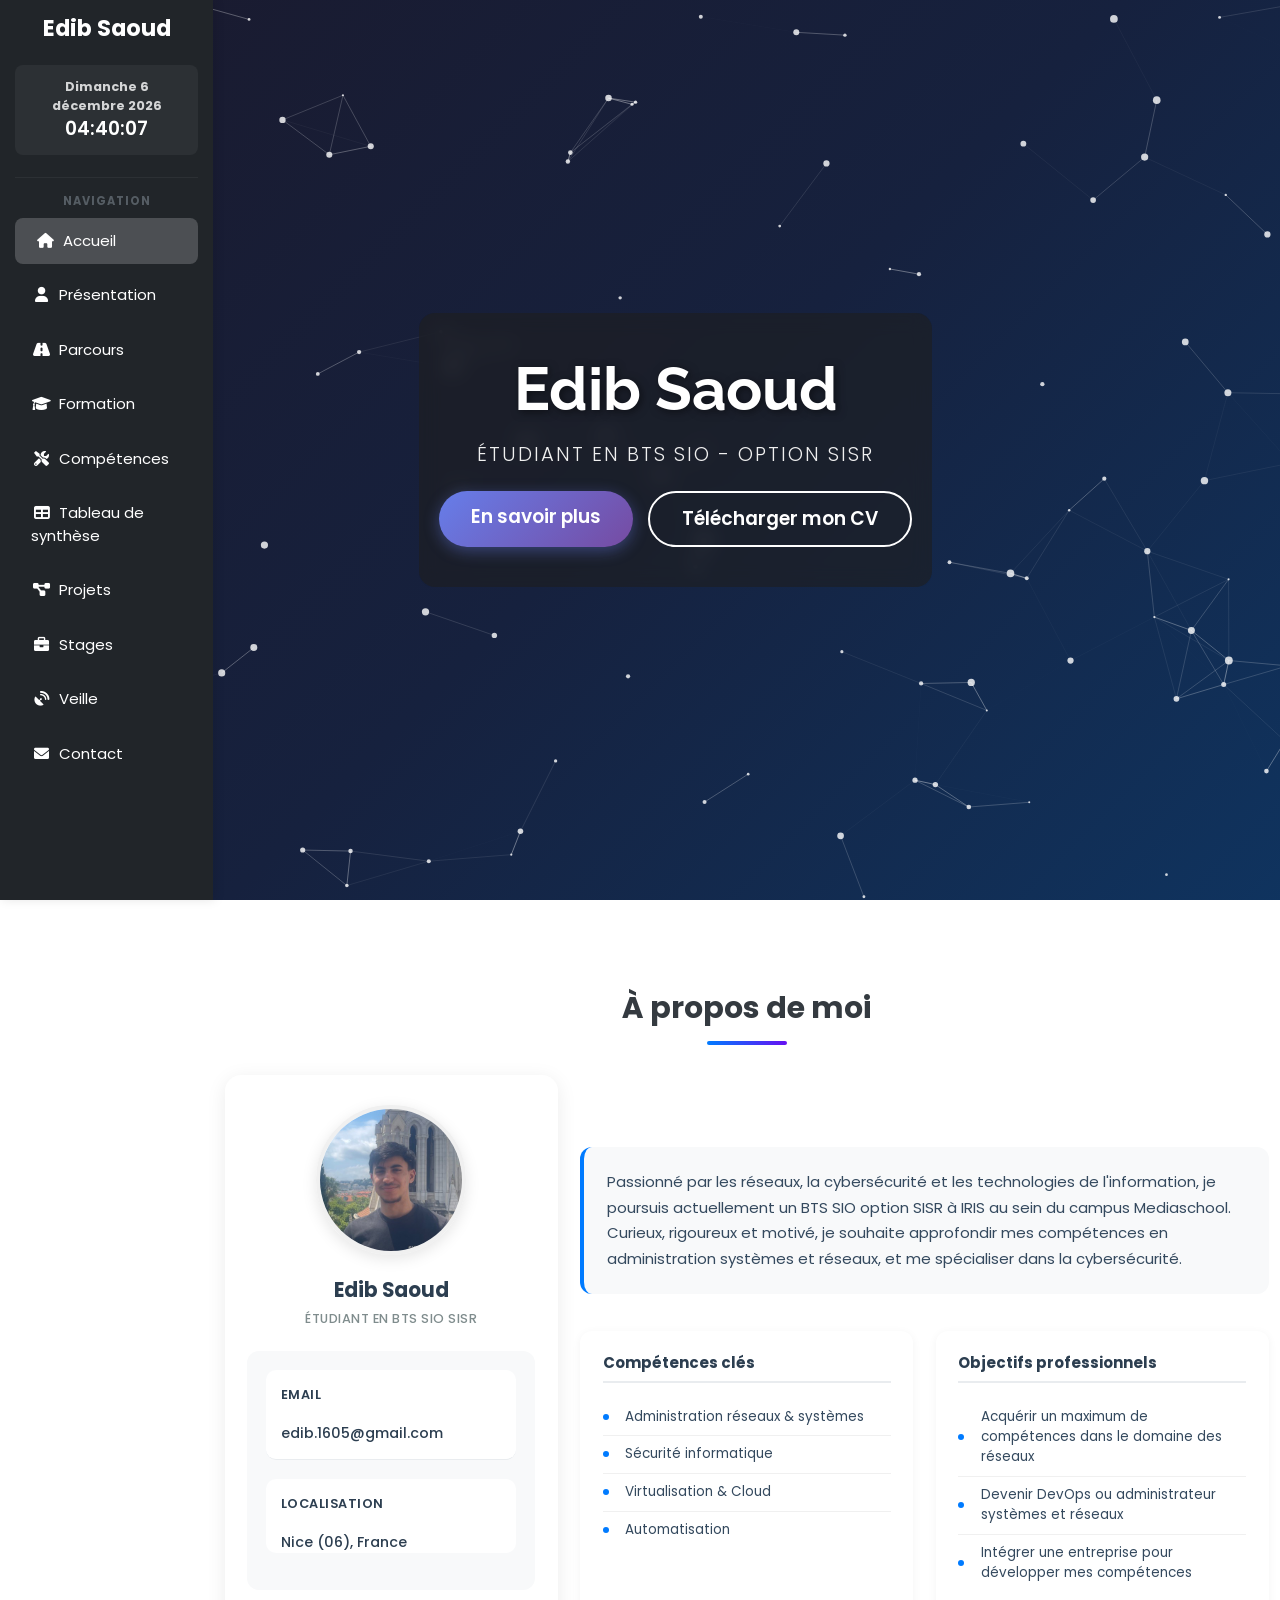
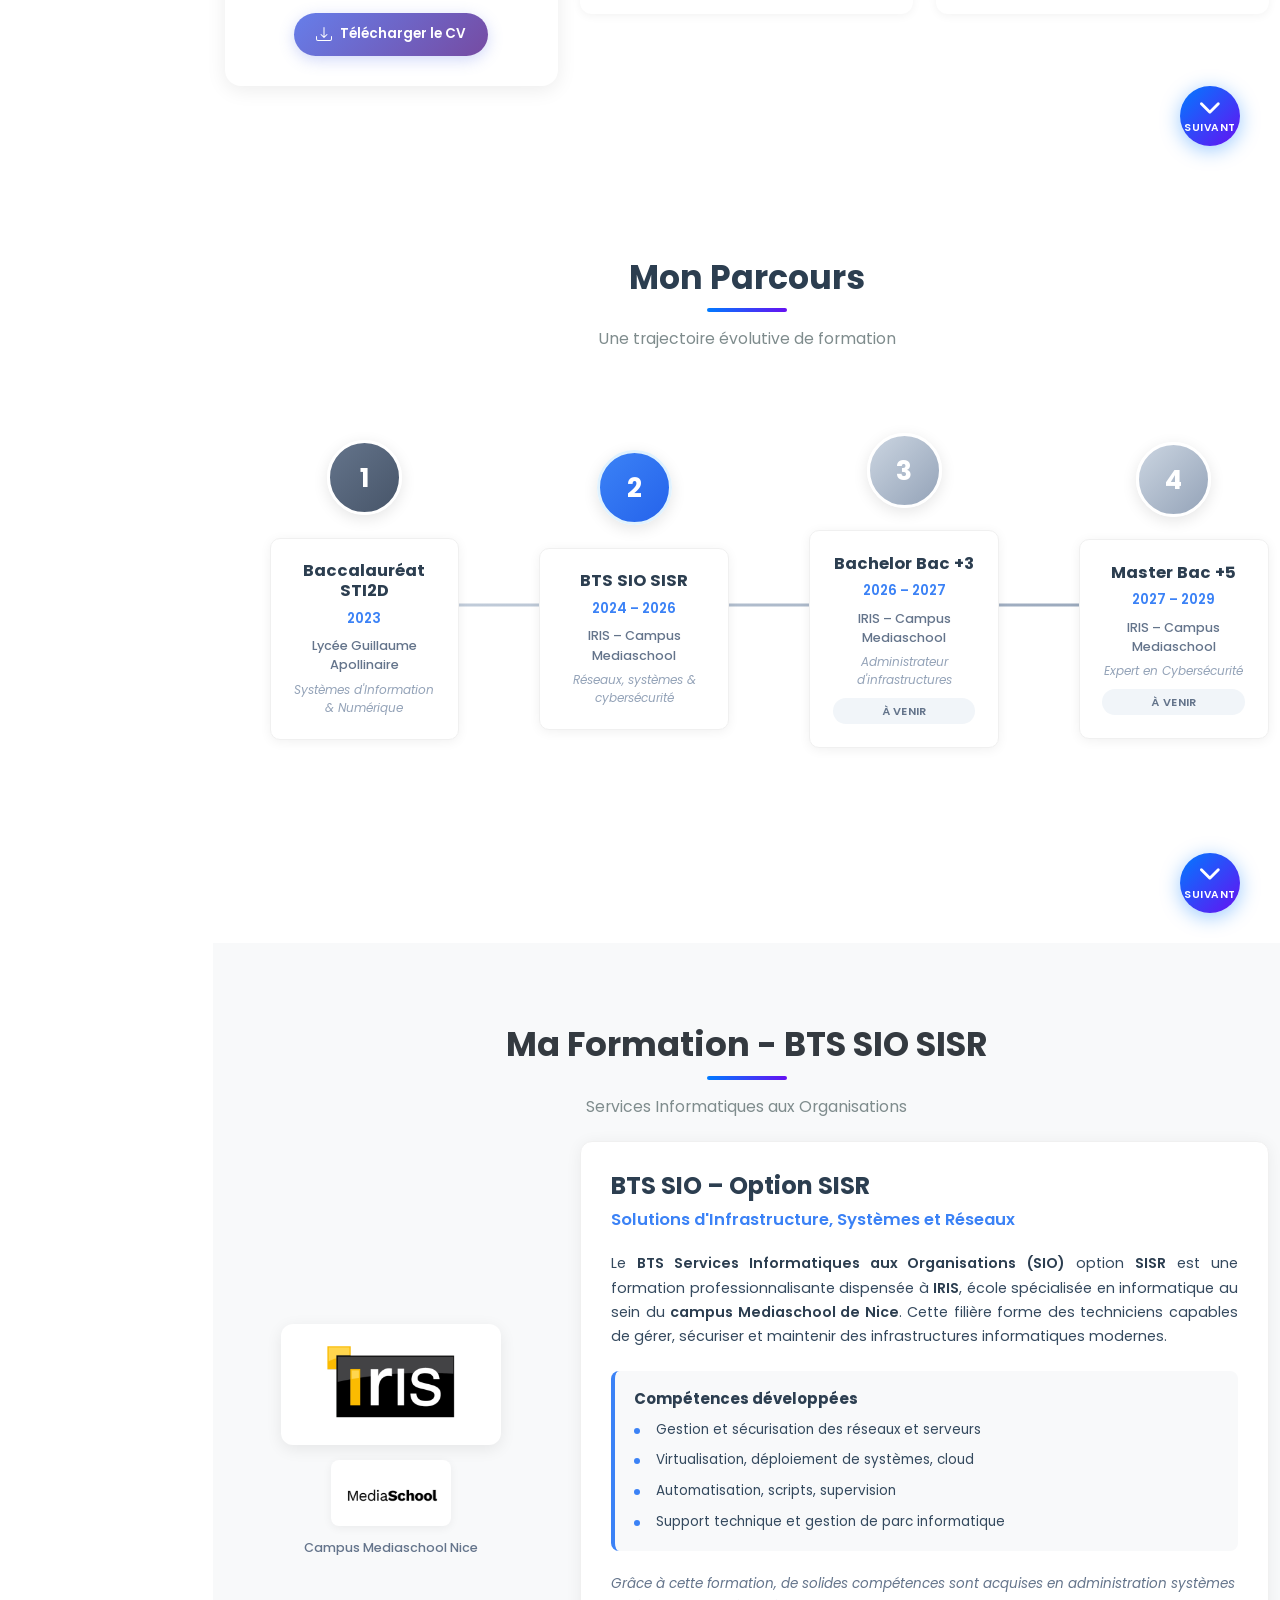
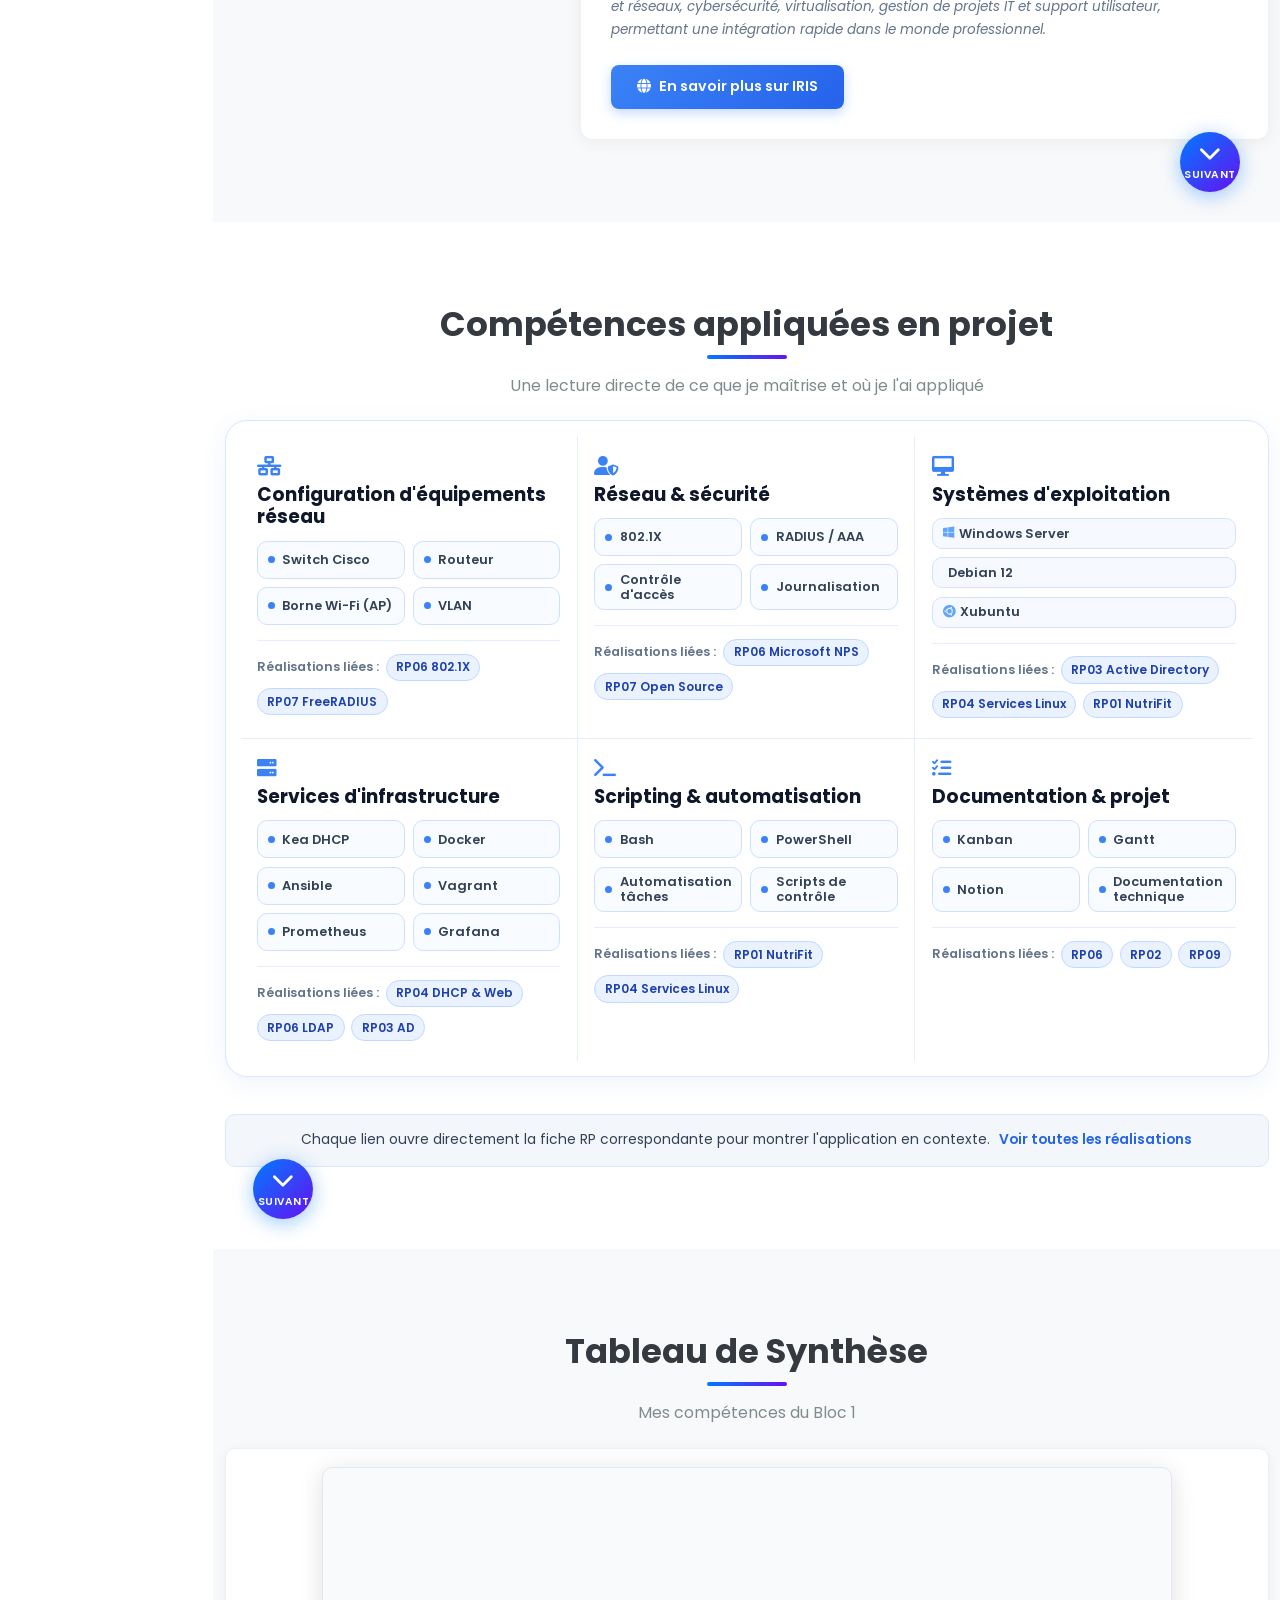
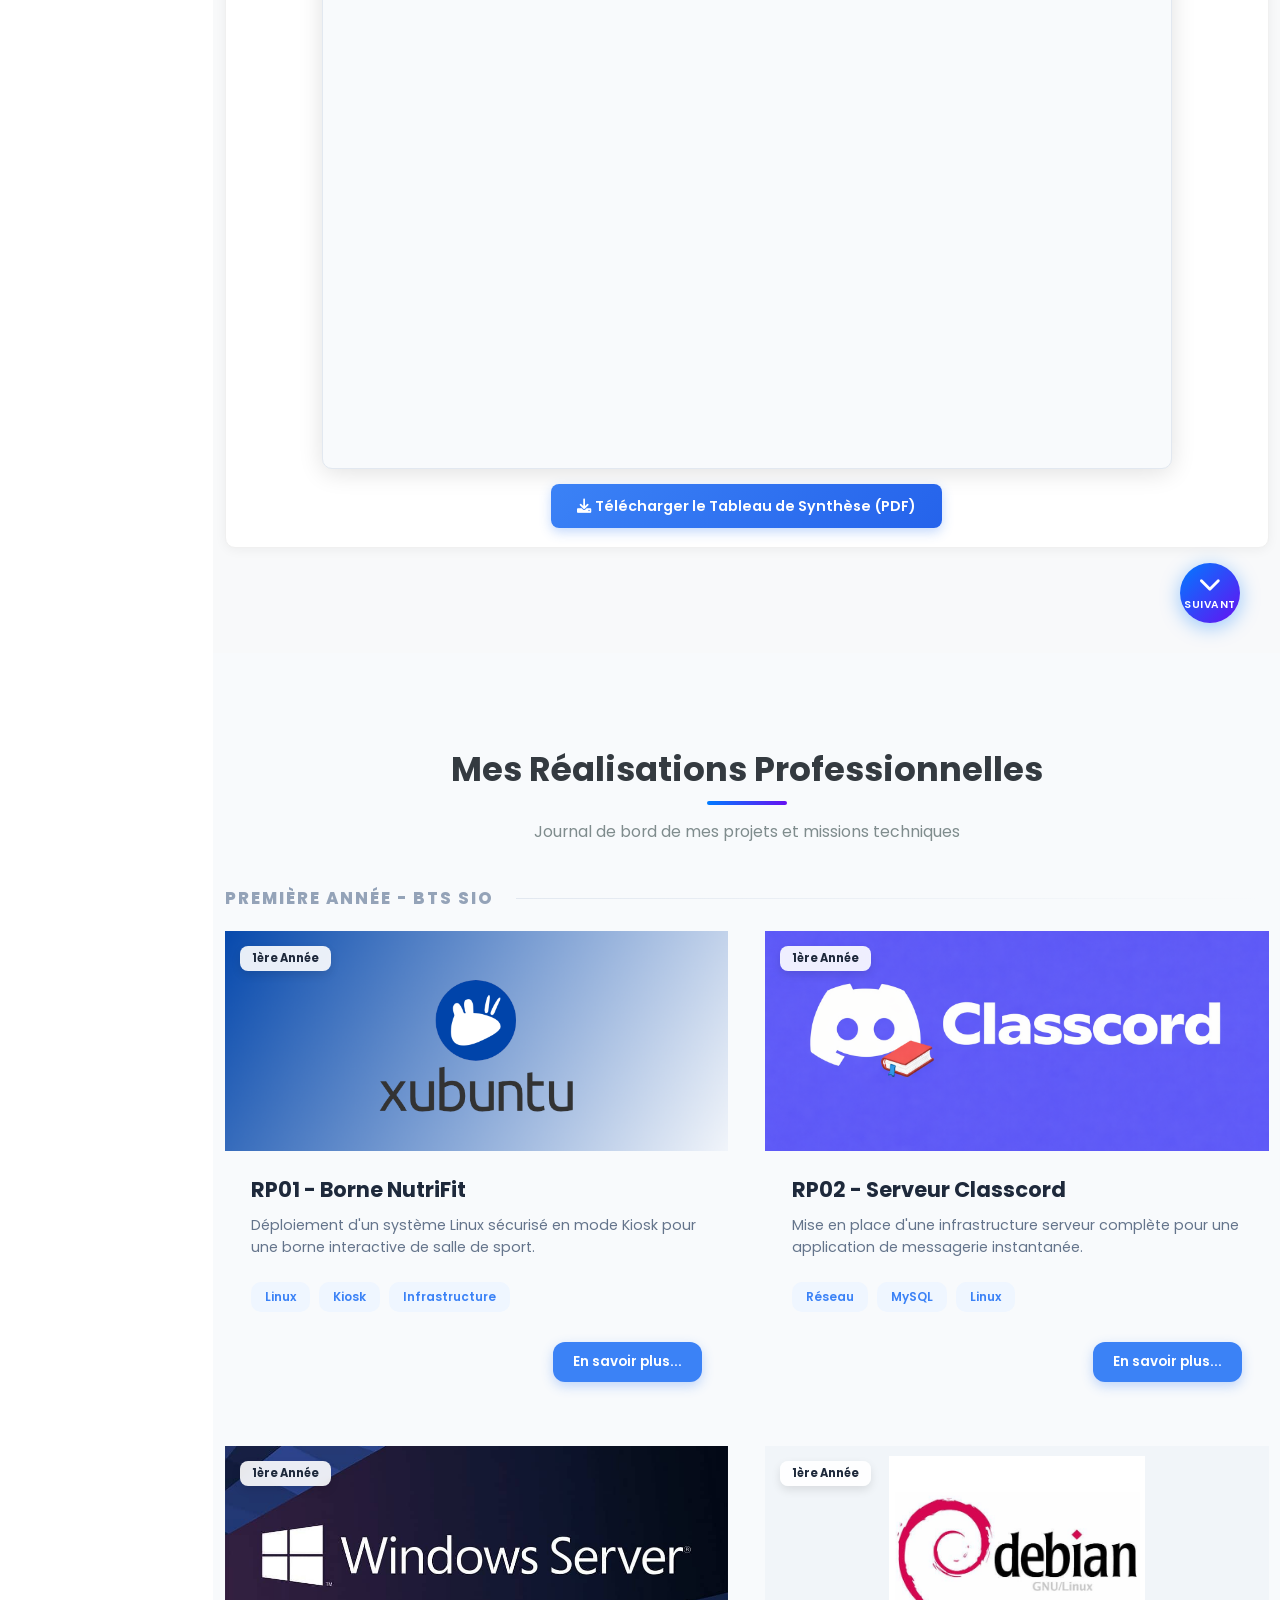
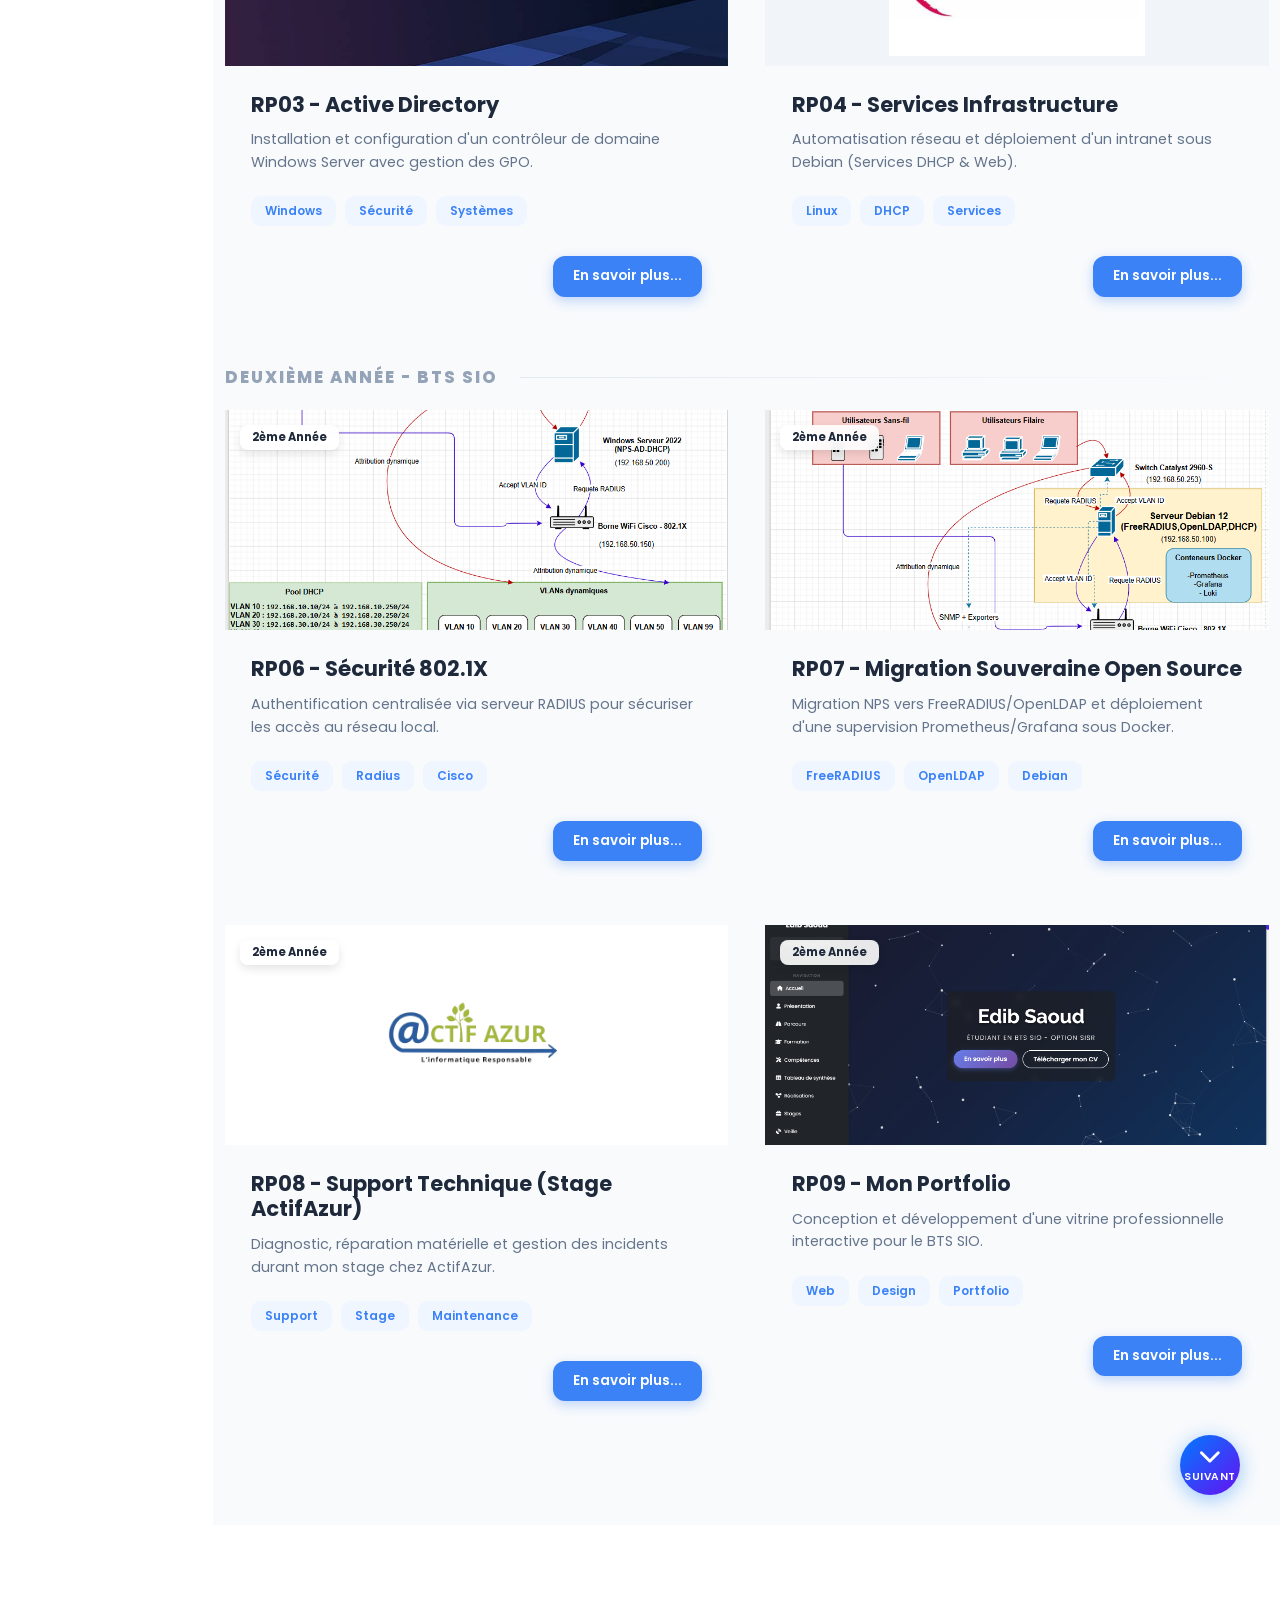
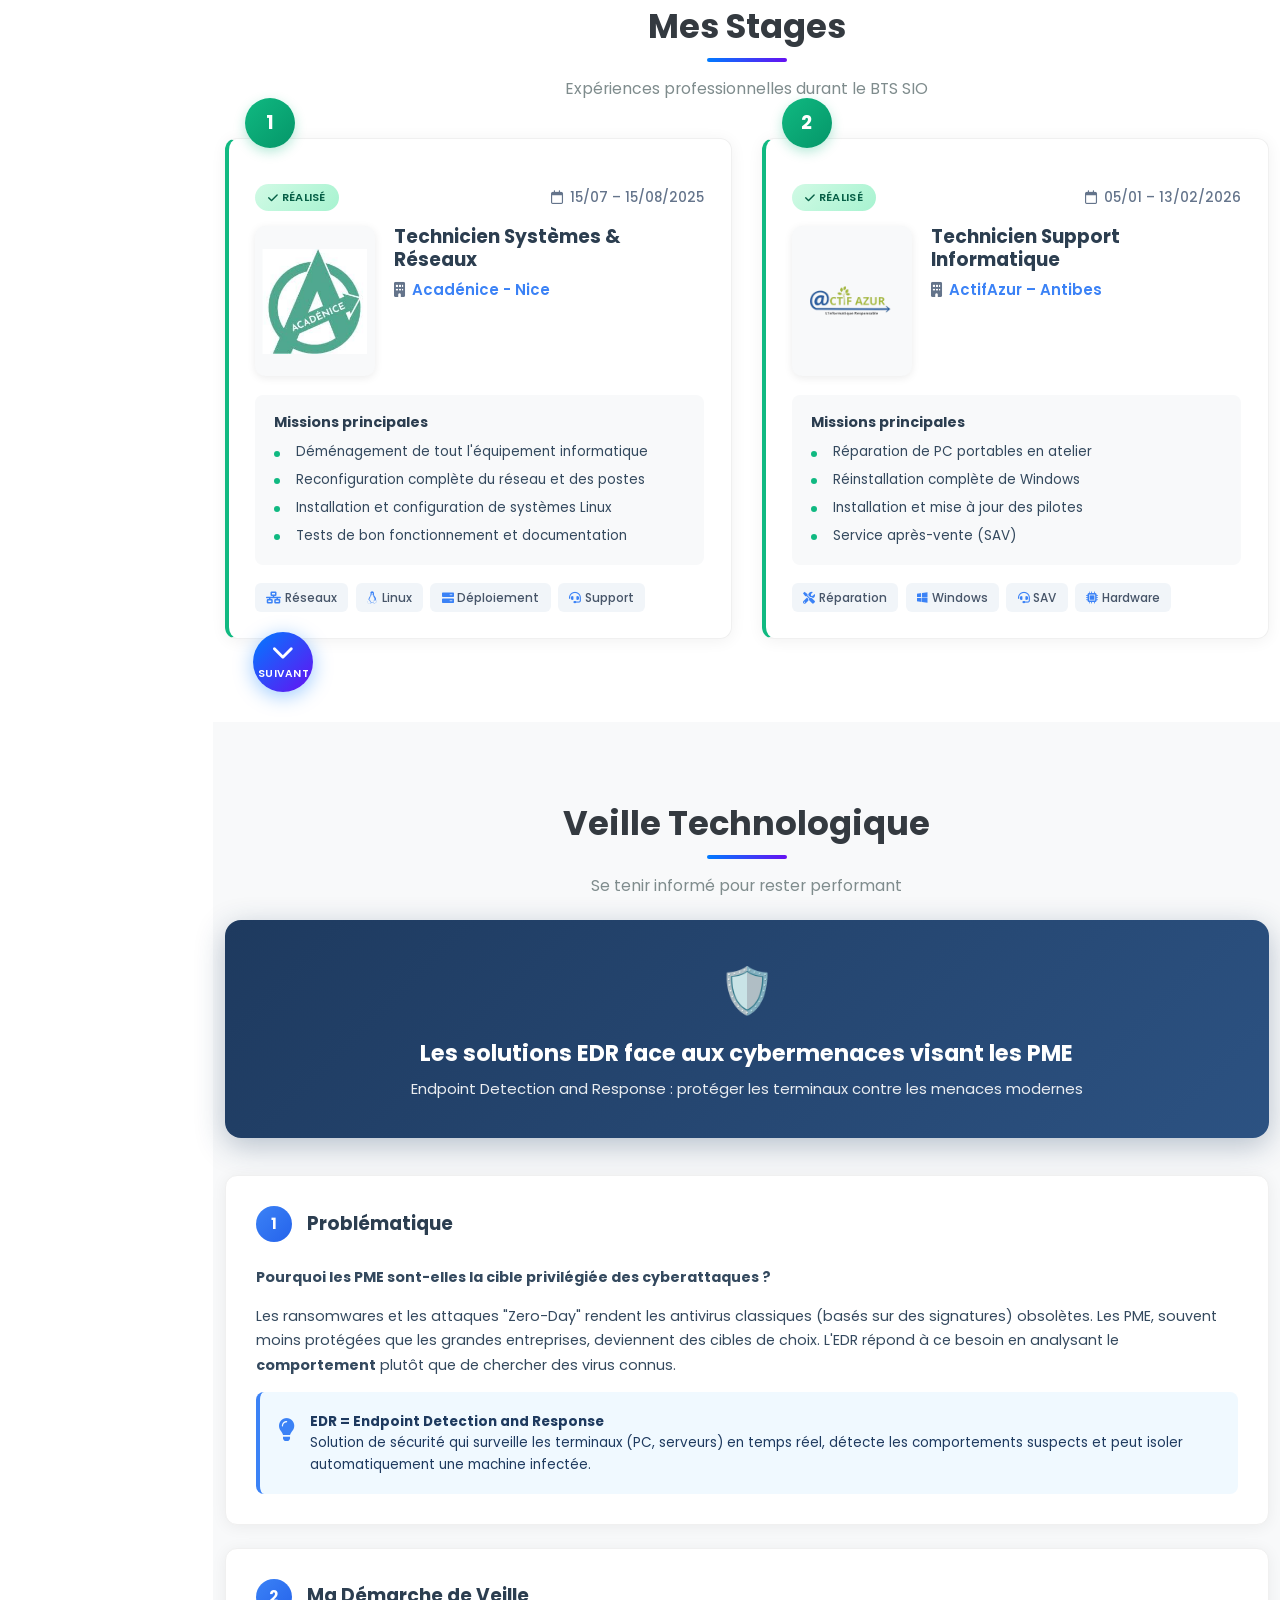
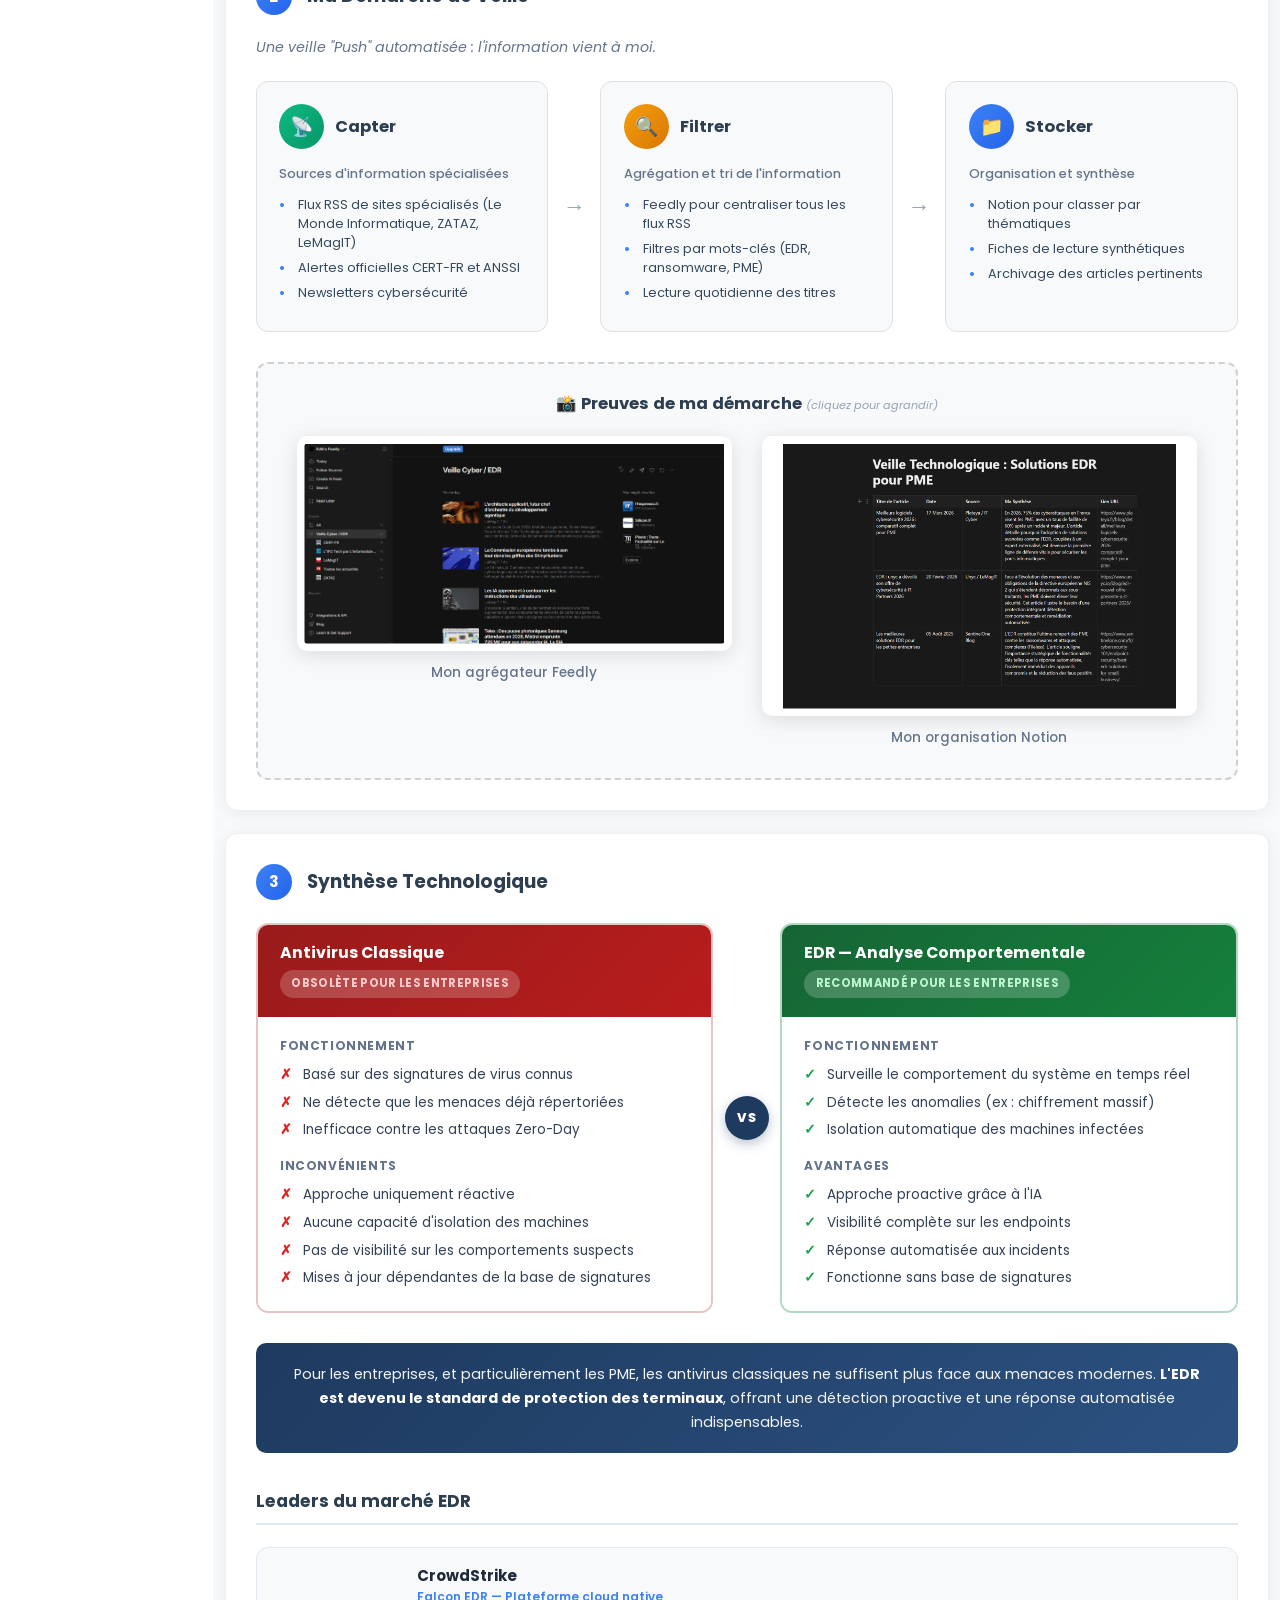
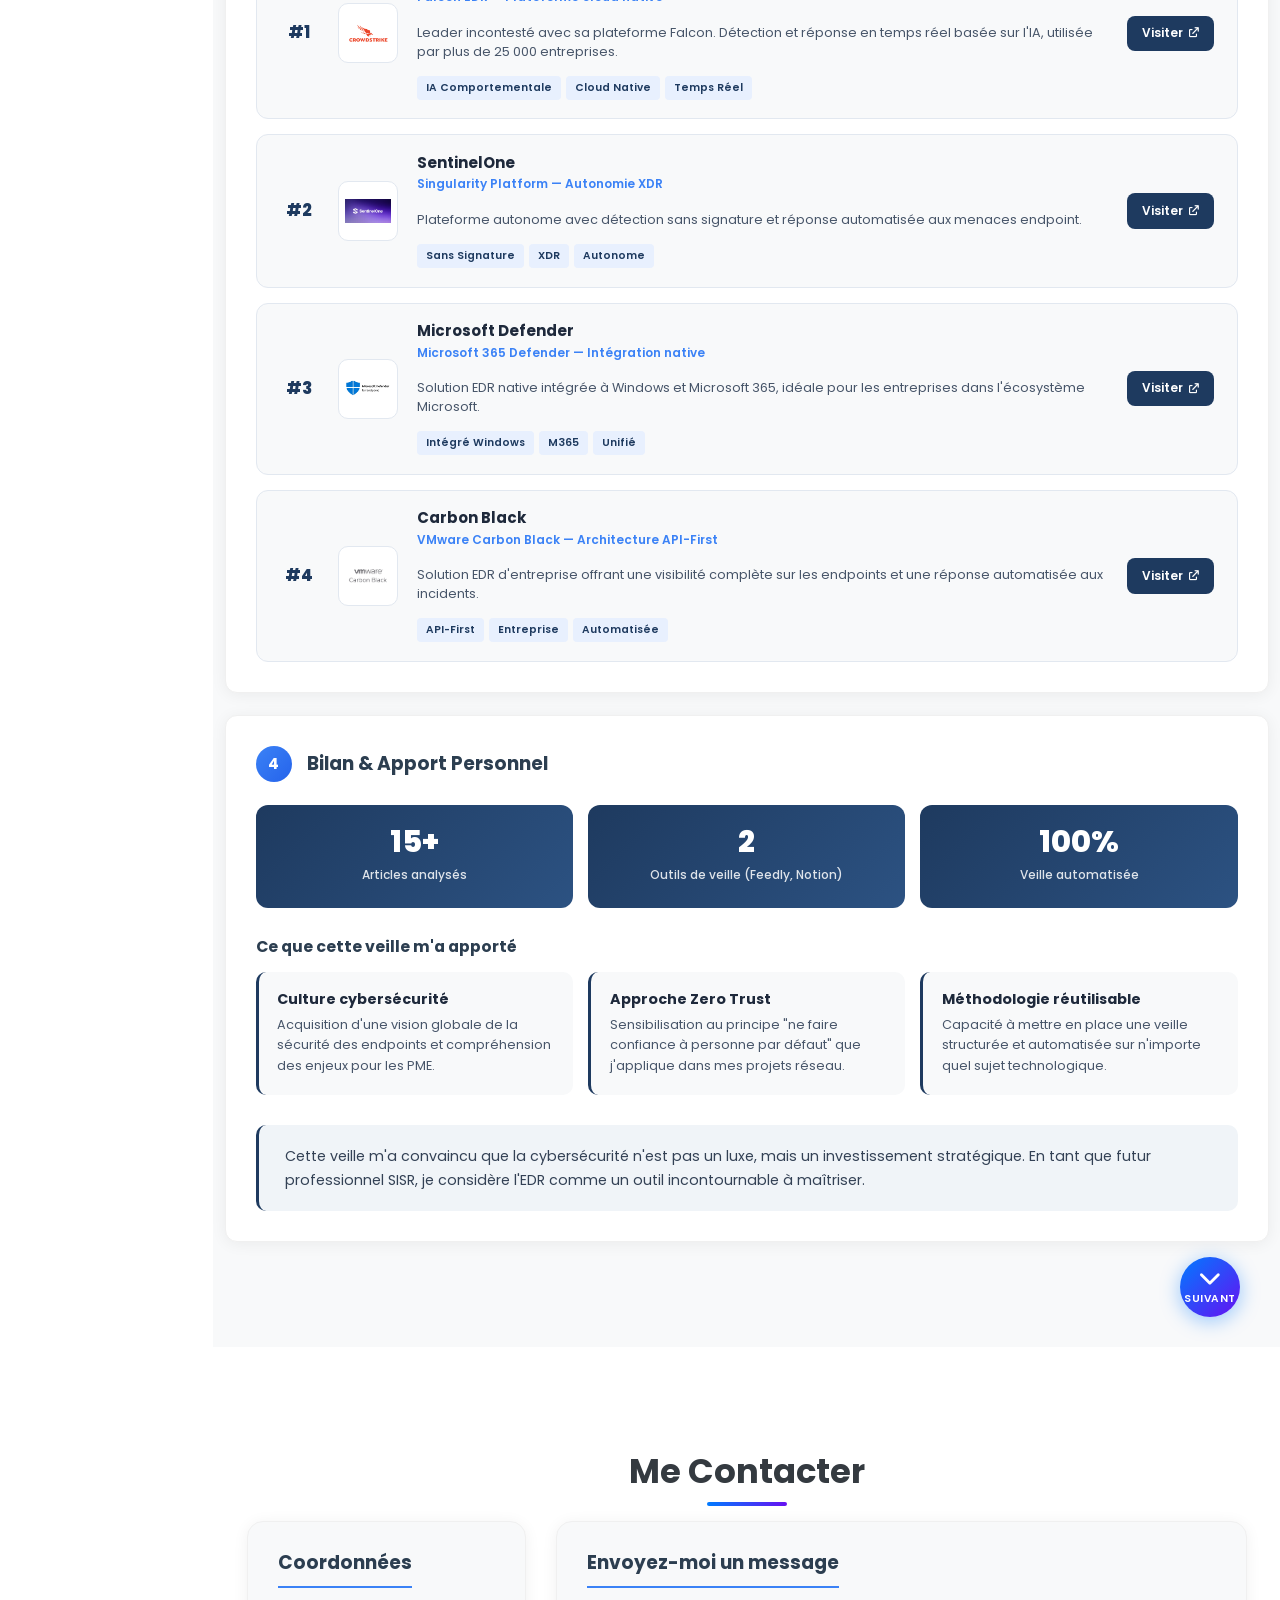
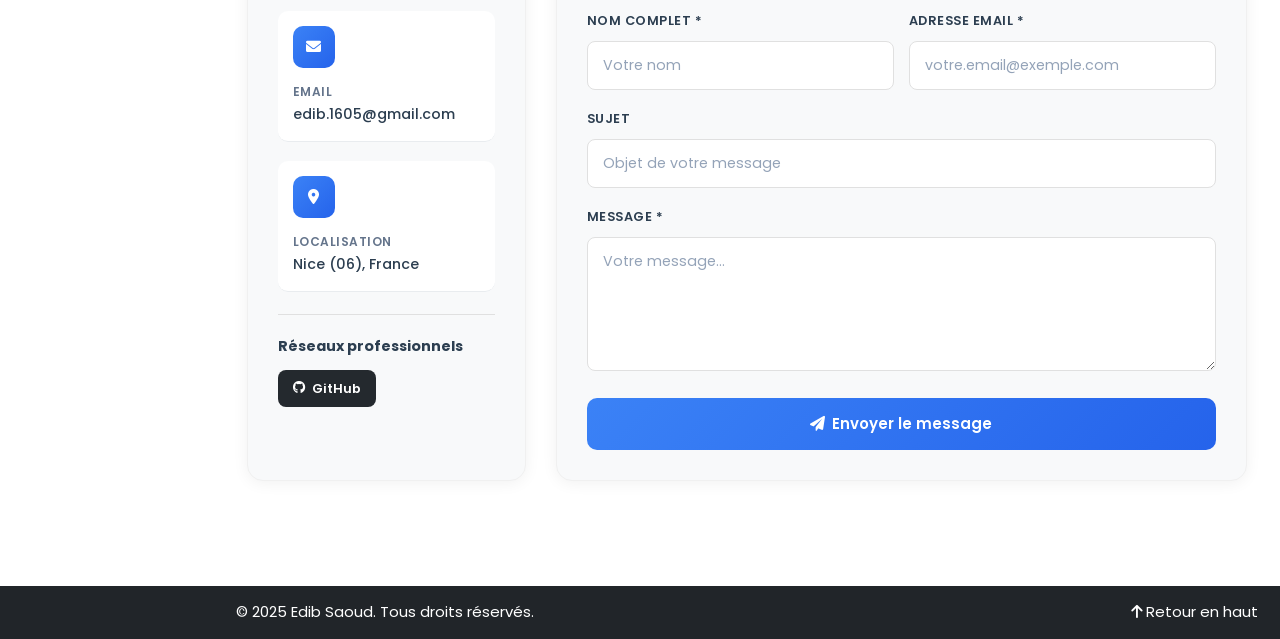
==== commit a42a459e: "pre doc" ====
--- a/index.html
+++ b/index.html
@@ -8,11 +8,13 @@
   <!-- Bootstrap & autres ressources -->
   <link href="https://cdn.jsdelivr.net/npm/bootstrap@5.3.3/dist/css/bootstrap.min.css" rel="stylesheet">
   <link href="https://cdnjs.cloudflare.com/ajax/libs/font-awesome/6.0.0/css/all.min.css" rel="stylesheet">
-  <link href="https://fonts.googleapis.com/css2?family=Poppins:wght@300;400;600;700&family=Raleway:wght@400;700&display=swap" rel="stylesheet">
+  <link
+    href="https://fonts.googleapis.com/css2?family=Poppins:wght@300;400;600;700&family=Raleway:wght@400;700&display=swap"
+    rel="stylesheet">
   <link rel="stylesheet" href="style.css">
   <!-- Chart.js pour les graphiques -->
   <script src="https://cdn.jsdelivr.net/npm/chart.js@4.4.0/dist/chart.umd.min.js"></script>
-  
+
   <!-- Forcer le scroll en haut immédiatement -->
   <script>
     // Exécuté immédiatement avant le chargement du body
@@ -38,7 +40,7 @@
         </div>
         <hr class="sidebar-separator my-3">
         <div class="nav-section-title text-uppercase text-secondary fw-bold small mb-2 text-center">Navigation</div>
-        
+
         <ul class="nav flex-column">
           <li class="nav-item">
             <a href="#accueil" class="nav-link-custom text-white text-decoration-none">
@@ -97,16 +99,19 @@
       <nav class="navbar navbar-dark bg-dark d-md-none position-fixed top-0 start-0 w-100 z-3">
         <div class="container-fluid">
           <a class="navbar-brand" href="#accueil">Edib Saoud</a>
-          <button class="navbar-toggler" type="button" data-bs-toggle="offcanvas" data-bs-target="#offcanvasMenu" aria-controls="offcanvasMenu" aria-label="Menu">
+          <button class="navbar-toggler" type="button" data-bs-toggle="offcanvas" data-bs-target="#offcanvasMenu"
+            aria-controls="offcanvasMenu" aria-label="Menu">
             <span class="navbar-toggler-icon"></span>
           </button>
         </div>
       </nav>
 
-      <div class="offcanvas offcanvas-start bg-dark text-white" tabindex="-1" id="offcanvasMenu" aria-labelledby="offcanvasMenuLabel">
+      <div class="offcanvas offcanvas-start bg-dark text-white" tabindex="-1" id="offcanvasMenu"
+        aria-labelledby="offcanvasMenuLabel">
         <div class="offcanvas-header">
           <h5 class="offcanvas-title" id="offcanvasMenuLabel">Edib Saoud</h5>
-          <button type="button" class="btn-close btn-close-white" data-bs-dismiss="offcanvas" aria-label="Fermer"></button>
+          <button type="button" class="btn-close btn-close-white" data-bs-dismiss="offcanvas"
+            aria-label="Fermer"></button>
         </div>
         <div class="offcanvas-body">
           <div class="current-date-time mb-4">
@@ -116,16 +121,26 @@
           <hr class="sidebar-separator my-3">
           <div class="nav-section-title text-uppercase text-secondary fw-bold small mb-2 text-center">Navigation</div>
           <ul class="nav flex-column">
-            <li class="nav-item"><a href="#accueil" class="text-white text-decoration-none" data-bs-dismiss="offcanvas"><i class="fa-solid fa-house me-2"></i>Accueil</a></li>
-            <li class="nav-item"><a href="#presentation" class="text-white text-decoration-none" data-bs-dismiss="offcanvas"><i class="fa-solid fa-user me-2"></i>Présentation</a></li>
-            <li class="nav-item"><a href="#parcours" class="text-white text-decoration-none" data-bs-dismiss="offcanvas"><i class="fa-solid fa-road me-2"></i>Parcours</a></li>
-            <li class="nav-item"><a href="#formation" class="text-white text-decoration-none" data-bs-dismiss="offcanvas"><i class="fa-solid fa-graduation-cap me-2"></i>Formation</a></li>
-            <li class="nav-item"><a href="#competences" class="text-white text-decoration-none" data-bs-dismiss="offcanvas"><i class="fa-solid fa-tools me-2"></i>Compétences</a></li>
-            <li class="nav-item"><a href="#synthese" class="text-white text-decoration-none" data-bs-dismiss="offcanvas"><i class="fa-solid fa-table me-2"></i>Tableau de synthèse</a></li>
-            <li class="nav-item"><a href="#realisations" class="text-white text-decoration-none" data-bs-dismiss="offcanvas"><i class="fa-solid fa-project-diagram me-2"></i>Réalisations</a></li>
-            <li class="nav-item"><a href="#stages" class="text-white text-decoration-none" data-bs-dismiss="offcanvas"><i class="fa-solid fa-briefcase me-2"></i>Stages</a></li>
-            <li class="nav-item"><a href="#veille" class="text-white text-decoration-none" data-bs-dismiss="offcanvas"><i class="fa-solid fa-satellite-dish me-2"></i>Veille</a></li>
-            <li class="nav-item"><a href="#contact" class="text-white text-decoration-none" data-bs-dismiss="offcanvas"><i class="fa-solid fa-envelope me-2"></i>Contact</a></li>
+            <li class="nav-item"><a href="#accueil" class="text-white text-decoration-none"
+                data-bs-dismiss="offcanvas"><i class="fa-solid fa-house me-2"></i>Accueil</a></li>
+            <li class="nav-item"><a href="#presentation" class="text-white text-decoration-none"
+                data-bs-dismiss="offcanvas"><i class="fa-solid fa-user me-2"></i>Présentation</a></li>
+            <li class="nav-item"><a href="#parcours" class="text-white text-decoration-none"
+                data-bs-dismiss="offcanvas"><i class="fa-solid fa-road me-2"></i>Parcours</a></li>
+            <li class="nav-item"><a href="#formation" class="text-white text-decoration-none"
+                data-bs-dismiss="offcanvas"><i class="fa-solid fa-graduation-cap me-2"></i>Formation</a></li>
+            <li class="nav-item"><a href="#competences" class="text-white text-decoration-none"
+                data-bs-dismiss="offcanvas"><i class="fa-solid fa-tools me-2"></i>Compétences</a></li>
+            <li class="nav-item"><a href="#synthese" class="text-white text-decoration-none"
+                data-bs-dismiss="offcanvas"><i class="fa-solid fa-table me-2"></i>Tableau de synthèse</a></li>
+            <li class="nav-item"><a href="#realisations" class="text-white text-decoration-none"
+                data-bs-dismiss="offcanvas"><i class="fa-solid fa-project-diagram me-2"></i>Réalisations</a></li>
+            <li class="nav-item"><a href="#stages" class="text-white text-decoration-none"
+                data-bs-dismiss="offcanvas"><i class="fa-solid fa-briefcase me-2"></i>Stages</a></li>
+            <li class="nav-item"><a href="#veille" class="text-white text-decoration-none"
+                data-bs-dismiss="offcanvas"><i class="fa-solid fa-satellite-dish me-2"></i>Veille</a></li>
+            <li class="nav-item"><a href="#contact" class="text-white text-decoration-none"
+                data-bs-dismiss="offcanvas"><i class="fa-solid fa-envelope me-2"></i>Contact</a></li>
           </ul>
         </div>
       </div>
@@ -137,13 +152,14 @@
         <section id="accueil" class="hero-section">
           <!-- Canvas pour particules - uniquement dans le hero -->
           <canvas id="particles-canvas"></canvas>
-          
+
           <div class="hero-overlay">
             <h1>Edib Saoud</h1>
             <p class="subtitle">ÉTUDIANT EN BTS SIO - OPTION SISR</p>
             <div class="d-flex justify-content-center gap-3 mt-4">
               <a href="#presentation" class="btn btn-lg custom-btn">En savoir plus</a>
-              <a href="/images/Copie de Saoud Edib CV S.pdf" class="btn btn-lg custom-btn-outline" target="_blank" rel="noopener">
+              <a href="/images/Copie de Saoud Edib CV S.pdf" class="btn btn-lg custom-btn-outline" target="_blank"
+                rel="noopener">
                 Télécharger mon CV
               </a>
             </div>
@@ -167,7 +183,7 @@
                   </div>
                   <h3 class="profile-name mt-4 mb-2">Edib Saoud</h3>
                   <p class="profile-role mb-4">Étudiant en BTS SIO SISR</p>
-                  
+
                   <div class="profile-contact">
                     <div class="contact-item">
                       <span class="contact-label">Email</span>
@@ -179,11 +195,15 @@
                       <span class="contact-value">Nice (06), France</span>
                     </div>
                   </div>
-                  
-                  <a href="/images/Copie de Saoud Edib CV S.pdf" target="_blank" rel="noopener" class="btn-download-cv mt-4">
-                    <svg xmlns="http://www.w3.org/2000/svg" width="16" height="16" fill="currentColor" viewBox="0 0 16 16">
-                      <path d="M.5 9.9a.5.5 0 0 1 .5.5v2.5a1 1 0 0 0 1 1h12a1 1 0 0 0 1-1v-2.5a.5.5 0 0 1 1 0v2.5a2 2 0 0 1-2 2H2a2 2 0 0 1-2-2v-2.5a.5.5 0 0 1 .5-.5z"/>
-                      <path d="M7.646 11.854a.5.5 0 0 0 .708 0l3-3a.5.5 0 0 0-.708-.708L8.5 10.293V1.5a.5.5 0 0 0-1 0v8.793L5.354 8.146a.5.5 0 1 0-.708.708l3 3z"/>
+
+                  <a href="/images/Copie de Saoud Edib CV S.pdf" target="_blank" rel="noopener"
+                    class="btn-download-cv mt-4">
+                    <svg xmlns="http://www.w3.org/2000/svg" width="16" height="16" fill="currentColor"
+                      viewBox="0 0 16 16">
+                      <path
+                        d="M.5 9.9a.5.5 0 0 1 .5.5v2.5a1 1 0 0 0 1 1h12a1 1 0 0 0 1-1v-2.5a.5.5 0 0 1 1 0v2.5a2 2 0 0 1-2 2H2a2 2 0 0 1-2-2v-2.5a.5.5 0 0 1 .5-.5z" />
+                      <path
+                        d="M7.646 11.854a.5.5 0 0 0 .708 0l3-3a.5.5 0 0 0-.708-.708L8.5 10.293V1.5a.5.5 0 0 0-1 0v8.793L5.354 8.146a.5.5 0 1 0-.708.708l3 3z" />
                     </svg>
                     Télécharger le CV
                   </a>
@@ -195,7 +215,10 @@
                 <div class="about-content">
                   <div class="bio-text">
                     <p>
-                      Passionné par les réseaux, la cybersécurité et les technologies de l'information, je poursuis actuellement un BTS SIO option SISR à IRIS au sein du campus Mediaschool. Curieux, rigoureux et motivé, je souhaite approfondir mes compétences en administration systèmes et réseaux, et me spécialiser dans la cybersécurité.
+                      Passionné par les réseaux, la cybersécurité et les technologies de l'information, je poursuis
+                      actuellement un BTS SIO option SISR à IRIS au sein du campus Mediaschool. Curieux, rigoureux et
+                      motivé, je souhaite approfondir mes compétences en administration systèmes et réseaux, et me
+                      spécialiser dans la cybersécurité.
                     </p>
                   </div>
 
@@ -229,7 +252,7 @@
               </div>
             </div>
           </div>
-          
+
           <!-- Bouton section suivante -->
           <a href="#parcours" class="section-nav-btn section-nav-right" aria-label="Section suivante">
             <i class="fa-solid fa-chevron-down"></i>
@@ -308,7 +331,7 @@
               </div>
             </div>
           </div>
-          
+
           <!-- Bouton section suivante -->
           <a href="#formation" class="section-nav-btn section-nav-right" aria-label="Section suivante">
             <i class="fa-solid fa-chevron-down"></i>
@@ -329,13 +352,11 @@
               <!-- Logo de l'école -->
               <div class="col-lg-4 text-center">
                 <div class="formation-logo-container">
-                  <img src="images/iris-strasbourg-ecole-informatique-numerique_o3bxqw.png" 
-                       alt="Logo IRIS Strasbourg" 
-                       class="formation-logo-main">
+                  <img src="images/iris-strasbourg-ecole-informatique-numerique_o3bxqw.png" alt="Logo IRIS Strasbourg"
+                    class="formation-logo-main">
                   <div class="mt-3">
-                    <img src="images/mediaschool-formation-groupe-ecole-web_gwhbzg_ctadjq.jpg" 
-                         alt="Logo Mediaschool" 
-                         class="formation-logo-sub">
+                    <img src="images/mediaschool-formation-groupe-ecole-web_gwhbzg_ctadjq.jpg" alt="Logo Mediaschool"
+                      class="formation-logo-sub">
                     <p class="formation-campus-name">Campus Mediaschool Nice</p>
                   </div>
                 </div>
@@ -346,11 +367,13 @@
                 <div class="formation-content">
                   <h3 class="formation-title">BTS SIO – Option SISR</h3>
                   <p class="formation-subtitle">Solutions d'Infrastructure, Systèmes et Réseaux</p>
-                  
+
                   <p class="formation-description">
                     Le <strong>BTS Services Informatiques aux Organisations (SIO)</strong> option <strong>SISR</strong>
-                    est une formation professionnalisante dispensée à <strong>IRIS</strong>, école spécialisée en informatique 
-                    au sein du <strong>campus Mediaschool de Nice</strong>. Cette filière forme des techniciens capables de 
+                    est une formation professionnalisante dispensée à <strong>IRIS</strong>, école spécialisée en
+                    informatique
+                    au sein du <strong>campus Mediaschool de Nice</strong>. Cette filière forme des techniciens capables
+                    de
                     gérer, sécuriser et maintenir des infrastructures informatiques modernes.
                   </p>
 
@@ -366,23 +389,22 @@
                   </div>
 
                   <p class="formation-conclusion">
-                    Grâce à cette formation, de solides compétences sont acquises en administration systèmes et réseaux, 
-                    cybersécurité, virtualisation, gestion de projets IT et support utilisateur, permettant une intégration 
+                    Grâce à cette formation, de solides compétences sont acquises en administration systèmes et réseaux,
+                    cybersécurité, virtualisation, gestion de projets IT et support utilisateur, permettant une
+                    intégration
                     rapide dans le monde professionnel.
                   </p>
 
                   <!-- Bouton -->
-                  <a href="https://ecoleiris.fr/paris/bts-sio-sisr" 
-                     target="_blank" 
-                     rel="noopener noreferrer"
-                     class="formation-btn">
+                  <a href="https://ecoleiris.fr/paris/bts-sio-sisr" target="_blank" rel="noopener noreferrer"
+                    class="formation-btn">
                     <i class="fa-solid fa-globe me-2"></i>En savoir plus sur IRIS
                   </a>
                 </div>
               </div>
             </div>
           </div>
-          
+
           <!-- Bouton section suivante -->
           <a href="#competences" class="section-nav-btn section-nav-right" aria-label="Section suivante">
             <i class="fa-solid fa-chevron-down"></i>
@@ -522,7 +544,7 @@
               </p>
             </div>
           </div>
-          
+
           <!-- Bouton section suivante -->
           <a href="#synthese" class="section-nav-btn section-nav-left" aria-label="Section suivante">
             <i class="fa-solid fa-chevron-down"></i>
@@ -542,22 +564,19 @@
             <div class="rp-tableau-synthese mb-4">
               <!-- Visualisation PDF -->
               <div class="rp-pdf-container">
-                <iframe src="images/BTS SIO - Tableau de synthèse.pdf#toolbar=0&navpanes=0&view=FitH" 
-                        class="rp-pdf-viewer"
-                        title="Tableau de synthèse des compétences"></iframe>
-              </div>
-              
+                <iframe src="images/BTS SIO - Tableau de synthèse.pdf#toolbar=0&navpanes=0&view=FitH"
+                  class="rp-pdf-viewer" title="Tableau de synthèse des compétences"></iframe>
+              </div>
+
               <!-- Bouton téléchargement -->
               <div class="text-center mt-3">
-                <a href="images/BTS SIO - Tableau de synthèse.pdf" 
-                   target="_blank" 
-                   class="rp-download-btn">
+                <a href="images/BTS SIO - Tableau de synthèse.pdf" target="_blank" class="rp-download-btn">
                   <i class="fa-solid fa-download me-1"></i>Télécharger le Tableau de Synthèse (PDF)
                 </a>
               </div>
             </div>
           </div>
-          
+
           <!-- Bouton section suivante -->
           <a href="#realisations" class="section-nav-btn section-nav-right" aria-label="Section suivante">
             <i class="fa-solid fa-chevron-down"></i>
@@ -577,16 +596,18 @@
             <!-- ========== 1ÈRE ANNÉE ========== -->
             <h3 class="rp-year-separator">Première Année - BTS SIO</h3>
             <div class="rp-grid rp-grid-year mb-5">
-              
+
               <!-- RP01 - NutriFit -->
               <article class="rp-card-new">
                 <div class="rp-card-img-container">
                   <div class="rp-card-year-badge">1ère Année</div>
-                  <img src="images/xubuntu.webp" alt="NutriFit" class="rp-card-img" onerror="this.src='images/images.jpg'">
+                  <img src="images/xubuntu.webp" alt="NutriFit" class="rp-card-img"
+                    onerror="this.src='images/images.jpg'">
                 </div>
                 <div class="rp-card-content">
                   <h3 class="rp-card-title-new">RP01 - Borne NutriFit</h3>
-                  <p class="rp-card-description-new">Déploiement d'un système Linux sécurisé en mode Kiosk pour une borne interactive de salle de sport.</p>
+                  <p class="rp-card-description-new">Déploiement d'un système Linux sécurisé en mode Kiosk pour une
+                    borne interactive de salle de sport.</p>
                   <div class="rp-card-tags">
                     <span class="rp-tag-item">Linux</span>
                     <span class="rp-tag-item">Kiosk</span>
@@ -602,11 +623,13 @@
               <article class="rp-card-new">
                 <div class="rp-card-img-container">
                   <div class="rp-card-year-badge">1ère Année</div>
-                  <img src="images/classcord.png" alt="Classcord" class="rp-card-img" onerror="this.src='images/images.jpg'">
+                  <img src="images/classcord.png" alt="Classcord" class="rp-card-img"
+                    onerror="this.src='images/images.jpg'">
                 </div>
                 <div class="rp-card-content">
                   <h3 class="rp-card-title-new">RP02 - Serveur Classcord</h3>
-                  <p class="rp-card-description-new">Mise en place d'une infrastructure serveur complète pour une application de messagerie instantanée.</p>
+                  <p class="rp-card-description-new">Mise en place d'une infrastructure serveur complète pour une
+                    application de messagerie instantanée.</p>
                   <div class="rp-card-tags">
                     <span class="rp-tag-item">Réseau</span>
                     <span class="rp-tag-item">MySQL</span>
@@ -626,7 +649,8 @@
                 </div>
                 <div class="rp-card-content">
                   <h3 class="rp-card-title-new">RP03 - Active Directory</h3>
-                  <p class="rp-card-description-new">Installation et configuration d'un contrôleur de domaine Windows Server avec gestion des GPO.</p>
+                  <p class="rp-card-description-new">Installation et configuration d'un contrôleur de domaine Windows
+                    Server avec gestion des GPO.</p>
                   <div class="rp-card-tags">
                     <span class="rp-tag-item">Windows</span>
                     <span class="rp-tag-item">Sécurité</span>
@@ -646,7 +670,8 @@
                 </div>
                 <div class="rp-card-content">
                   <h3 class="rp-card-title-new">RP04 - Services Infrastructure</h3>
-                  <p class="rp-card-description-new">Automatisation réseau et déploiement d'un intranet sous Debian (Services DHCP & Web).</p>
+                  <p class="rp-card-description-new">Automatisation réseau et déploiement d'un intranet sous Debian
+                    (Services DHCP & Web).</p>
                   <div class="rp-card-tags">
                     <span class="rp-tag-item">Linux</span>
                     <span class="rp-tag-item">DHCP</span>
@@ -662,7 +687,7 @@
             <!-- ========== 2ÈME ANNÉE ========== -->
             <h3 class="rp-year-separator">Deuxième Année - BTS SIO</h3>
             <div class="rp-grid rp-grid-year">
-              
+
               <!-- RP06 - 802.1X -->
               <article class="rp-card-new">
                 <div class="rp-card-img-container">
@@ -671,7 +696,8 @@
                 </div>
                 <div class="rp-card-content">
                   <h3 class="rp-card-title-new">RP06 - Sécurité 802.1X</h3>
-                  <p class="rp-card-description-new">Authentification centralisée via serveur RADIUS pour sécuriser les accès au réseau local.</p>
+                  <p class="rp-card-description-new">Authentification centralisée via serveur RADIUS pour sécuriser les
+                    accès au réseau local.</p>
                   <div class="rp-card-tags">
                     <span class="rp-tag-item">Sécurité</span>
                     <span class="rp-tag-item">Radius</span>
@@ -687,11 +713,13 @@
               <article class="rp-card-new">
                 <div class="rp-card-img-container">
                   <div class="rp-card-year-badge">2ème Année</div>
-                  <img src="images/Shéma-Réseau-RP02.png" alt="Schéma réseau RP07" class="rp-card-img" style="object-position: center top;" onerror="this.src='images/images.jpg'">
+                  <img src="images/Shéma-Réseau-RP02.png" alt="Schéma réseau RP07" class="rp-card-img"
+                    style="object-position: center top;" onerror="this.src='images/images.jpg'">
                 </div>
                 <div class="rp-card-content">
                   <h3 class="rp-card-title-new">RP07 - Migration Souveraine Open Source</h3>
-                  <p class="rp-card-description-new">Migration NPS vers FreeRADIUS/OpenLDAP et déploiement d'une supervision Prometheus/Grafana sous Docker.</p>
+                  <p class="rp-card-description-new">Migration NPS vers FreeRADIUS/OpenLDAP et déploiement d'une
+                    supervision Prometheus/Grafana sous Docker.</p>
                   <div class="rp-card-tags">
                     <span class="rp-tag-item">FreeRADIUS</span>
                     <span class="rp-tag-item">OpenLDAP</span>
@@ -707,11 +735,13 @@
               <article class="rp-card-new">
                 <div class="rp-card-img-container">
                   <div class="rp-card-year-badge">2ème Année</div>
-                  <img src="images/actif-azur.webp" alt="ActifAzur" class="rp-card-img" style="object-fit: contain; background: #ffffff;">
+                  <img src="images/actif-azur.webp" alt="ActifAzur" class="rp-card-img"
+                    style="object-fit: contain; background: #ffffff;">
                 </div>
                 <div class="rp-card-content">
                   <h3 class="rp-card-title-new">RP08 - Support Technique (Stage ActifAzur)</h3>
-                  <p class="rp-card-description-new">Diagnostic, réparation matérielle et gestion des incidents durant mon stage chez ActifAzur.</p>
+                  <p class="rp-card-description-new">Diagnostic, réparation matérielle et gestion des incidents durant
+                    mon stage chez ActifAzur.</p>
                   <div class="rp-card-tags">
                     <span class="rp-tag-item">Support</span>
                     <span class="rp-tag-item">Stage</span>
@@ -727,11 +757,13 @@
               <article class="rp-card-new">
                 <div class="rp-card-img-container">
                   <div class="rp-card-year-badge">2ème Année</div>
-                  <img src="images/portfolioimg1.png" alt="Portfolio" class="rp-card-img" onerror="this.src='images/images.jpg'">
+                  <img src="images/portfolioimg1.png" alt="Portfolio" class="rp-card-img"
+                    onerror="this.src='images/images.jpg'">
                 </div>
                 <div class="rp-card-content">
                   <h3 class="rp-card-title-new">RP09 - Mon Portfolio</h3>
-                  <p class="rp-card-description-new">Conception et développement d'une vitrine professionnelle interactive pour le BTS SIO.</p>
+                  <p class="rp-card-description-new">Conception et développement d'une vitrine professionnelle
+                    interactive pour le BTS SIO.</p>
                   <div class="rp-card-tags">
                     <span class="rp-tag-item">Web</span>
                     <span class="rp-tag-item">Design</span>
@@ -744,7 +776,7 @@
               </article>
             </div>
           </div>
-          
+
           <!-- Bouton section suivante -->
           <a href="#stages" class="section-nav-btn section-nav-right" aria-label="Section suivante">
             <i class="fa-solid fa-chevron-down"></i>
@@ -779,7 +811,7 @@
 
             <!-- Timeline des stages -->
             <div class="stages-timeline">
-              
+
               <!-- Stage 1 - Acadénice -->
               <div class="stage-card" data-status="completed">
                 <div class="stage-card-marker">
@@ -794,19 +826,20 @@
                       <i class="fa-regular fa-calendar me-2"></i>15/07 – 15/08/2025
                     </span>
                   </div>
-                  
+
                   <div class="stage-info">
                     <div class="stage-logo-container">
-                      <img src="images/images.jpg" alt="Logo Acadénice" class="stage-logo" onerror="this.style.display='none'">
+                      <img src="images/images.jpg" alt="Logo Acadénice" class="stage-logo"
+                        onerror="this.style.display='none'">
                     </div>
                     <div class="stage-details">
                       <h3 class="stage-title">Technicien Systèmes & Réseaux</h3>
                       <p class="stage-company">
-                        <i class="fa-solid fa-building me-2"></i>Acadénice
+                        <i class="fa-solid fa-building me-2"></i>Acadénice - Nice
                       </p>
                     </div>
                   </div>
-                  
+
                   <div class="stage-missions">
                     <h4 class="stage-missions-title">Missions principales</h4>
                     <ul class="stage-missions-list">
@@ -816,7 +849,7 @@
                       <li>Tests de bon fonctionnement et documentation</li>
                     </ul>
                   </div>
-                  
+
                   <div class="stage-tags">
                     <span class="stage-tag"><i class="fa-solid fa-network-wired me-1"></i>Réseaux</span>
                     <span class="stage-tag"><i class="fa-brands fa-linux me-1"></i>Linux</span>
@@ -840,10 +873,11 @@
                       <i class="fa-regular fa-calendar me-2"></i>05/01 – 13/02/2026
                     </span>
                   </div>
-                  
+
                   <div class="stage-info">
                     <div class="stage-logo-container">
-                      <img src="images/actif-azur.webp" alt="Logo ActifAzur" class="stage-logo" onerror="this.style.display='none'">
+                      <img src="images/actif-azur.webp" alt="Logo ActifAzur" class="stage-logo"
+                        onerror="this.style.display='none'">
                     </div>
                     <div class="stage-details">
                       <h3 class="stage-title">Technicien Support Informatique</h3>
@@ -852,7 +886,7 @@
                       </p>
                     </div>
                   </div>
-                  
+
                   <div class="stage-missions">
                     <h4 class="stage-missions-title">Missions principales</h4>
                     <ul class="stage-missions-list">
@@ -862,7 +896,7 @@
                       <li>Service après-vente (SAV)</li>
                     </ul>
                   </div>
-                  
+
                   <div class="stage-tags">
                     <span class="stage-tag"><i class="fa-solid fa-screwdriver-wrench me-1"></i>Réparation</span>
                     <span class="stage-tag"><i class="fa-brands fa-windows me-1"></i>Windows</span>
@@ -874,7 +908,7 @@
 
             </div>
           </div>
-          
+
           <!-- Bouton section suivante -->
           <a href="#veille" class="section-nav-btn section-nav-left" aria-label="Section suivante">
             <i class="fa-solid fa-chevron-down"></i>
@@ -895,7 +929,8 @@
             <div class="veille-theme">
               <div class="veille-theme-icon">🛡️</div>
               <h3 class="veille-theme-title">Les solutions EDR face aux cybermenaces visant les PME</h3>
-              <p class="veille-theme-subtitle">Endpoint Detection and Response : protéger les terminaux contre les menaces modernes</p>
+              <p class="veille-theme-subtitle">Endpoint Detection and Response : protéger les terminaux contre les
+                menaces modernes</p>
             </div>
 
             <!-- Problématique -->
@@ -909,9 +944,11 @@
                   <strong>Pourquoi les PME sont-elles la cible privilégiée des cyberattaques ?</strong>
                 </p>
                 <p>
-                  Les ransomwares et les attaques "Zero-Day" rendent les antivirus classiques (basés sur des signatures) obsolètes. 
-                  Les PME, souvent moins protégées que les grandes entreprises, deviennent des cibles de choix. 
-                  L'EDR répond à ce besoin en analysant le <strong>comportement</strong> plutôt que de chercher des virus connus.
+                  Les ransomwares et les attaques "Zero-Day" rendent les antivirus classiques (basés sur des signatures)
+                  obsolètes.
+                  Les PME, souvent moins protégées que les grandes entreprises, deviennent des cibles de choix.
+                  L'EDR répond à ce besoin en analysant le <strong>comportement</strong> plutôt que de chercher des
+                  virus connus.
                 </p>
                 <div class="veille-highlight">
                   <div class="veille-highlight-icon">
@@ -919,7 +956,8 @@
                   </div>
                   <div class="veille-highlight-content">
                     <strong>EDR = Endpoint Detection and Response</strong><br>
-                    Solution de sécurité qui surveille les terminaux (PC, serveurs) en temps réel, détecte les comportements suspects et peut isoler automatiquement une machine infectée.
+                    Solution de sécurité qui surveille les terminaux (PC, serveurs) en temps réel, détecte les
+                    comportements suspects et peut isoler automatiquement une machine infectée.
                   </div>
                 </div>
               </div>
@@ -932,7 +970,7 @@
                 Ma Démarche de Veille
               </h3>
               <p class="veille-intro">Une veille "Push" automatisée : l'information vient à moi.</p>
-              
+
               <div class="veille-methodology">
                 <!-- Étape 1: Capter -->
                 <div class="veille-step">
@@ -991,14 +1029,17 @@
 
               <!-- Preuves visuelles -->
               <div class="veille-proofs">
-                <h4 class="veille-proofs-title">📸 Preuves de ma démarche <span class="veille-proofs-hint">(cliquez pour agrandir)</span></h4>
+                <h4 class="veille-proofs-title">📸 Preuves de ma démarche <span class="veille-proofs-hint">(cliquez pour
+                    agrandir)</span></h4>
                 <div class="veille-proofs-grid">
                   <div class="veille-proof-item">
-                    <img src="images/feedlyscreen.png" alt="Capture Feedly" class="veille-proof-img lightbox-trigger" data-caption="Mon agrégateur Feedly">
+                    <img src="images/feedlyscreen.png" alt="Capture Feedly" class="veille-proof-img lightbox-trigger"
+                      data-caption="Mon agrégateur Feedly">
                     <p class="veille-proof-caption">Mon agrégateur Feedly</p>
                   </div>
                   <div class="veille-proof-item">
-                    <img src="images/notionsscreen.png" alt="Capture Notion" class="veille-proof-img lightbox-trigger" data-caption="Mon organisation Notion">
+                    <img src="images/notionsscreen.png" alt="Capture Notion" class="veille-proof-img lightbox-trigger"
+                      data-caption="Mon organisation Notion">
                     <p class="veille-proof-caption">Mon organisation Notion</p>
                   </div>
                 </div>
@@ -1073,7 +1114,9 @@
 
                 <!-- Verdict -->
                 <div class="veille-verdict-box">
-                  <p>Pour les entreprises, et particulièrement les PME, les antivirus classiques ne suffisent plus face aux menaces modernes. <strong>L'EDR est devenu le standard de protection des terminaux</strong>, offrant une détection proactive et une réponse automatisée indispensables.</p>
+                  <p>Pour les entreprises, et particulièrement les PME, les antivirus classiques ne suffisent plus face
+                    aux menaces modernes. <strong>L'EDR est devenu le standard de protection des terminaux</strong>,
+                    offrant une détection proactive et une réponse automatisée indispensables.</p>
                 </div>
 
                 <!-- Leaders du marché -->
@@ -1089,14 +1132,16 @@
                       <div class="veille-leader-v2-info">
                         <h5>CrowdStrike</h5>
                         <p class="veille-leader-v2-sub">Falcon EDR — Plateforme cloud native</p>
-                        <p class="veille-leader-v2-desc">Leader incontesté avec sa plateforme Falcon. Détection et réponse en temps réel basée sur l'IA, utilisée par plus de 25 000 entreprises.</p>
+                        <p class="veille-leader-v2-desc">Leader incontesté avec sa plateforme Falcon. Détection et
+                          réponse en temps réel basée sur l'IA, utilisée par plus de 25 000 entreprises.</p>
                         <div class="veille-leader-v2-tags">
                           <span>IA Comportementale</span>
                           <span>Cloud Native</span>
                           <span>Temps Réel</span>
                         </div>
                       </div>
-                      <a href="https://www.crowdstrike.com" target="_blank" rel="noopener" class="veille-leader-v2-link">Visiter <i class="fa-solid fa-arrow-up-right-from-square"></i></a>
+                      <a href="https://www.crowdstrike.com" target="_blank" rel="noopener"
+                        class="veille-leader-v2-link">Visiter <i class="fa-solid fa-arrow-up-right-from-square"></i></a>
                     </div>
 
                     <div class="veille-leader-v2">
@@ -1107,14 +1152,16 @@
                       <div class="veille-leader-v2-info">
                         <h5>SentinelOne</h5>
                         <p class="veille-leader-v2-sub">Singularity Platform — Autonomie XDR</p>
-                        <p class="veille-leader-v2-desc">Plateforme autonome avec détection sans signature et réponse automatisée aux menaces endpoint.</p>
+                        <p class="veille-leader-v2-desc">Plateforme autonome avec détection sans signature et réponse
+                          automatisée aux menaces endpoint.</p>
                         <div class="veille-leader-v2-tags">
                           <span>Sans Signature</span>
                           <span>XDR</span>
                           <span>Autonome</span>
                         </div>
                       </div>
-                      <a href="https://www.sentinelone.com" target="_blank" rel="noopener" class="veille-leader-v2-link">Visiter <i class="fa-solid fa-arrow-up-right-from-square"></i></a>
+                      <a href="https://www.sentinelone.com" target="_blank" rel="noopener"
+                        class="veille-leader-v2-link">Visiter <i class="fa-solid fa-arrow-up-right-from-square"></i></a>
                     </div>
 
                     <div class="veille-leader-v2">
@@ -1125,14 +1172,17 @@
                       <div class="veille-leader-v2-info">
                         <h5>Microsoft Defender</h5>
                         <p class="veille-leader-v2-sub">Microsoft 365 Defender — Intégration native</p>
-                        <p class="veille-leader-v2-desc">Solution EDR native intégrée à Windows et Microsoft 365, idéale pour les entreprises dans l'écosystème Microsoft.</p>
+                        <p class="veille-leader-v2-desc">Solution EDR native intégrée à Windows et Microsoft 365, idéale
+                          pour les entreprises dans l'écosystème Microsoft.</p>
                         <div class="veille-leader-v2-tags">
                           <span>Intégré Windows</span>
                           <span>M365</span>
                           <span>Unifié</span>
                         </div>
                       </div>
-                      <a href="https://www.microsoft.com/en-us/security/business/endpoint-security/microsoft-defender-endpoint" target="_blank" rel="noopener" class="veille-leader-v2-link">Visiter <i class="fa-solid fa-arrow-up-right-from-square"></i></a>
+                      <a href="https://www.microsoft.com/en-us/security/business/endpoint-security/microsoft-defender-endpoint"
+                        target="_blank" rel="noopener" class="veille-leader-v2-link">Visiter <i
+                          class="fa-solid fa-arrow-up-right-from-square"></i></a>
                     </div>
 
                     <div class="veille-leader-v2">
@@ -1143,14 +1193,16 @@
                       <div class="veille-leader-v2-info">
                         <h5>Carbon Black</h5>
                         <p class="veille-leader-v2-sub">VMware Carbon Black — Architecture API-First</p>
-                        <p class="veille-leader-v2-desc">Solution EDR d'entreprise offrant une visibilité complète sur les endpoints et une réponse automatisée aux incidents.</p>
+                        <p class="veille-leader-v2-desc">Solution EDR d'entreprise offrant une visibilité complète sur
+                          les endpoints et une réponse automatisée aux incidents.</p>
                         <div class="veille-leader-v2-tags">
                           <span>API-First</span>
                           <span>Entreprise</span>
                           <span>Automatisée</span>
                         </div>
                       </div>
-                      <a href="https://www.vmware.com/products/carbon-black.html" target="_blank" rel="noopener" class="veille-leader-v2-link">Visiter <i class="fa-solid fa-arrow-up-right-from-square"></i></a>
+                      <a href="https://www.vmware.com/products/carbon-black.html" target="_blank" rel="noopener"
+                        class="veille-leader-v2-link">Visiter <i class="fa-solid fa-arrow-up-right-from-square"></i></a>
                     </div>
 
                   </div>
@@ -1189,29 +1241,34 @@
                   <div class="veille-apports-grid">
                     <div class="veille-apport-item">
                       <h5>Culture cybersécurité</h5>
-                      <p>Acquisition d'une vision globale de la sécurité des endpoints et compréhension des enjeux pour les PME.</p>
+                      <p>Acquisition d'une vision globale de la sécurité des endpoints et compréhension des enjeux pour
+                        les PME.</p>
                     </div>
                     <div class="veille-apport-item">
                       <h5>Approche Zero Trust</h5>
-                      <p>Sensibilisation au principe "ne faire confiance à personne par défaut" que j'applique dans mes projets réseau.</p>
+                      <p>Sensibilisation au principe "ne faire confiance à personne par défaut" que j'applique dans mes
+                        projets réseau.</p>
                     </div>
                     <div class="veille-apport-item">
                       <h5>Méthodologie réutilisable</h5>
-                      <p>Capacité à mettre en place une veille structurée et automatisée sur n'importe quel sujet technologique.</p>
+                      <p>Capacité à mettre en place une veille structurée et automatisée sur n'importe quel sujet
+                        technologique.</p>
                     </div>
                   </div>
                 </div>
 
                 <!-- Conclusion -->
                 <div class="veille-conclusion">
-                  <p>Cette veille m'a convaincu que la cybersécurité n'est pas un luxe, mais un investissement stratégique. En tant que futur professionnel SISR, je considère l'EDR comme un outil incontournable à maîtriser.</p>
+                  <p>Cette veille m'a convaincu que la cybersécurité n'est pas un luxe, mais un investissement
+                    stratégique. En tant que futur professionnel SISR, je considère l'EDR comme un outil incontournable
+                    à maîtriser.</p>
                 </div>
 
               </div>
             </div>
 
           </div>
-          
+
           <!-- Bouton section suivante -->
           <a href="#contact" class="section-nav-btn section-nav-right" aria-label="Section suivante">
             <i class="fa-solid fa-chevron-down"></i>
@@ -1231,7 +1288,7 @@
               <!-- Coordonnées -->
               <div class="contact-info-card">
                 <h3 class="contact-card-title">Coordonnées</h3>
-                
+
                 <div class="contact-item">
                   <div class="contact-item-icon">
                     <i class="fa-solid fa-envelope"></i>
@@ -1257,7 +1314,8 @@
                 <div class="contact-socials">
                   <h4 class="contact-socials-title">Réseaux professionnels</h4>
                   <div class="contact-socials-links">
-                    <a href="https://github.com/edib16" class="contact-social-btn github" target="_blank" rel="noopener" aria-label="GitHub">
+                    <a href="https://github.com/edib16" class="contact-social-btn github" target="_blank" rel="noopener"
+                      aria-label="GitHub">
                       <i class="fa-brands fa-github"></i>
                       <span>GitHub</span>
                     </a>
@@ -1269,27 +1327,31 @@
               <!-- Formulaire -->
               <div class="contact-form-card">
                 <h3 class="contact-card-title">Envoyez-moi un message</h3>
-                
+
                 <form action="https://formspree.io/f/xqabozor" method="POST" class="contact-form">
                   <div class="contact-form-row">
                     <div class="contact-form-group">
                       <label for="contactName" class="contact-label">Nom complet *</label>
-                      <input type="text" class="contact-input" id="contactName" name="name" placeholder="Votre nom" required>
+                      <input type="text" class="contact-input" id="contactName" name="name" placeholder="Votre nom"
+                        required>
                     </div>
                     <div class="contact-form-group">
                       <label for="contactEmail" class="contact-label">Adresse email *</label>
-                      <input type="email" class="contact-input" id="contactEmail" name="email" placeholder="votre.email@exemple.com" required>
+                      <input type="email" class="contact-input" id="contactEmail" name="email"
+                        placeholder="votre.email@exemple.com" required>
                     </div>
                   </div>
 
                   <div class="contact-form-group">
                     <label for="contactSubject" class="contact-label">Sujet</label>
-                    <input type="text" class="contact-input" id="contactSubject" name="subject" placeholder="Objet de votre message">
+                    <input type="text" class="contact-input" id="contactSubject" name="subject"
+                      placeholder="Objet de votre message">
                   </div>
 
                   <div class="contact-form-group">
                     <label for="contactMessage" class="contact-label">Message *</label>
-                    <textarea class="contact-input contact-textarea" id="contactMessage" name="message" rows="5" placeholder="Votre message..." required></textarea>
+                    <textarea class="contact-input contact-textarea" id="contactMessage" name="message" rows="5"
+                      placeholder="Votre message..." required></textarea>
                   </div>
 
                   <button type="submit" class="contact-submit-btn">
@@ -1334,4 +1396,4 @@
 
 </body>
 
-</html>
+</html>
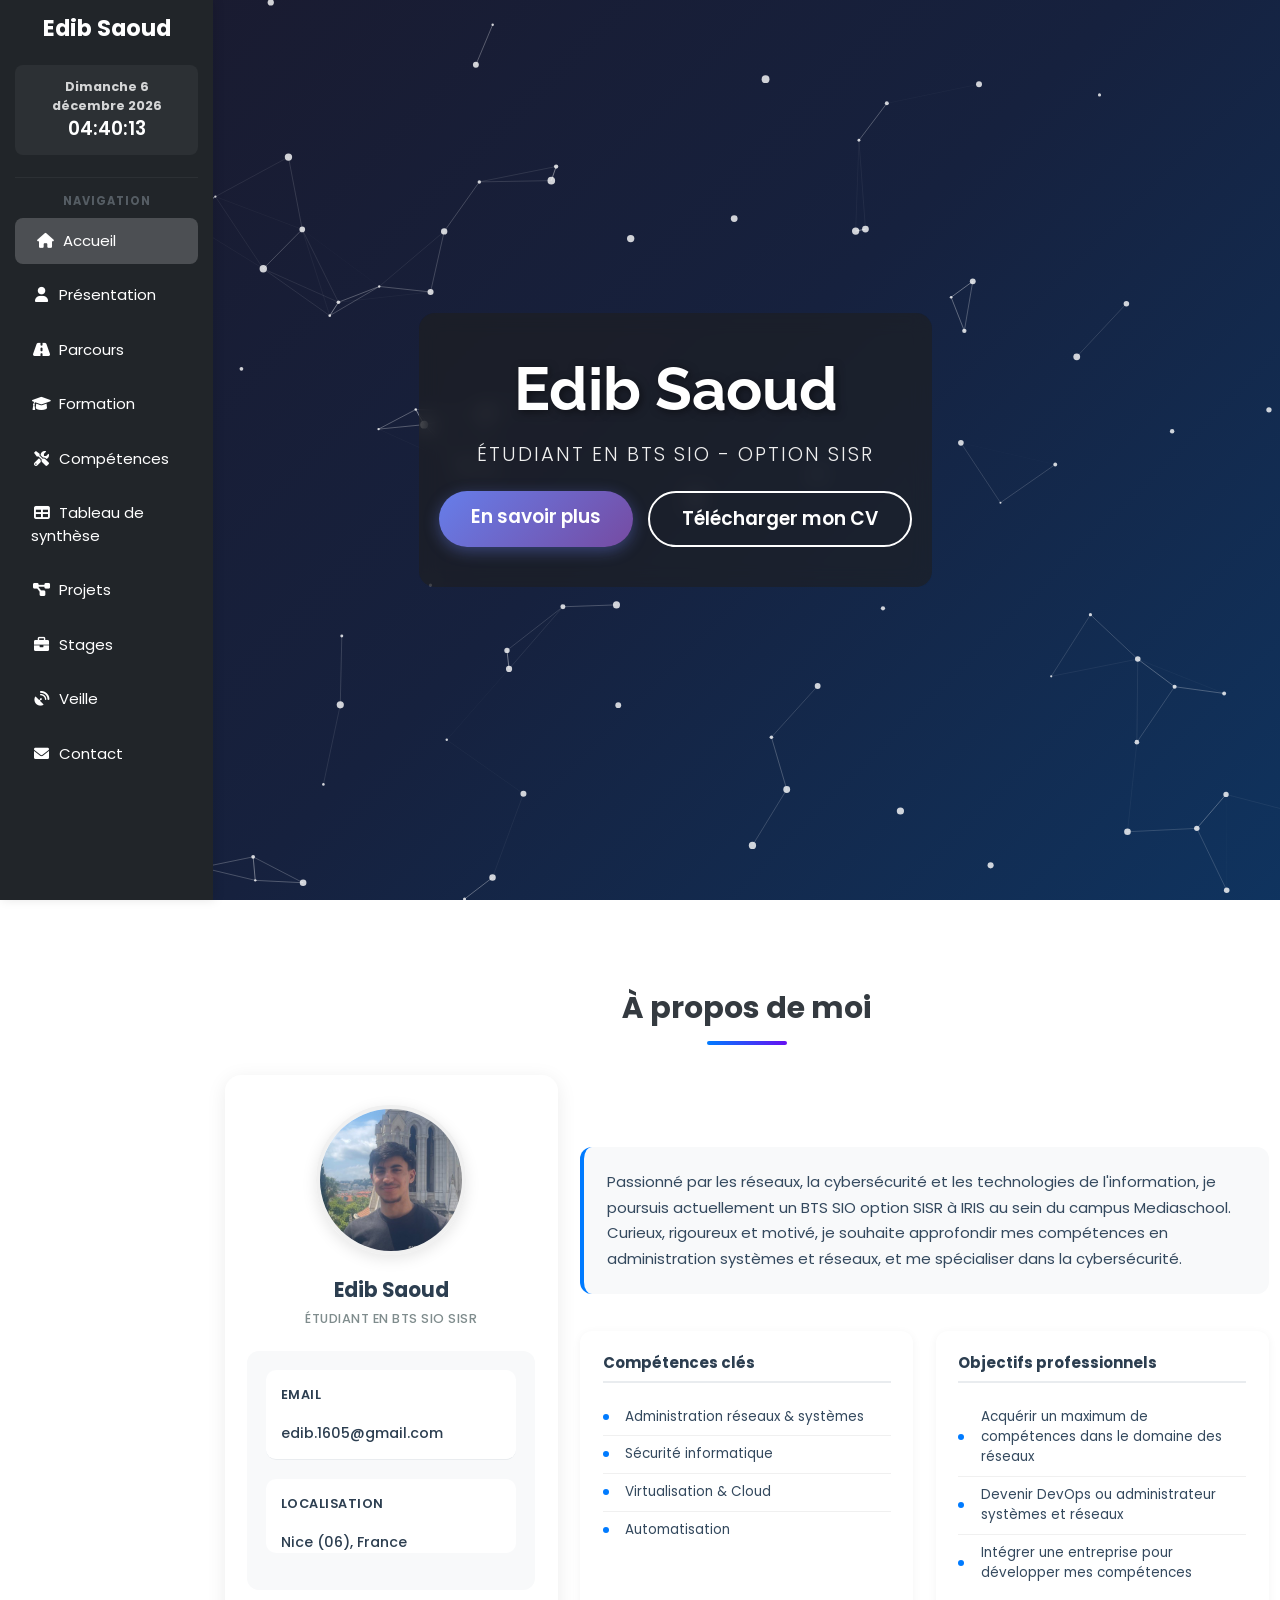
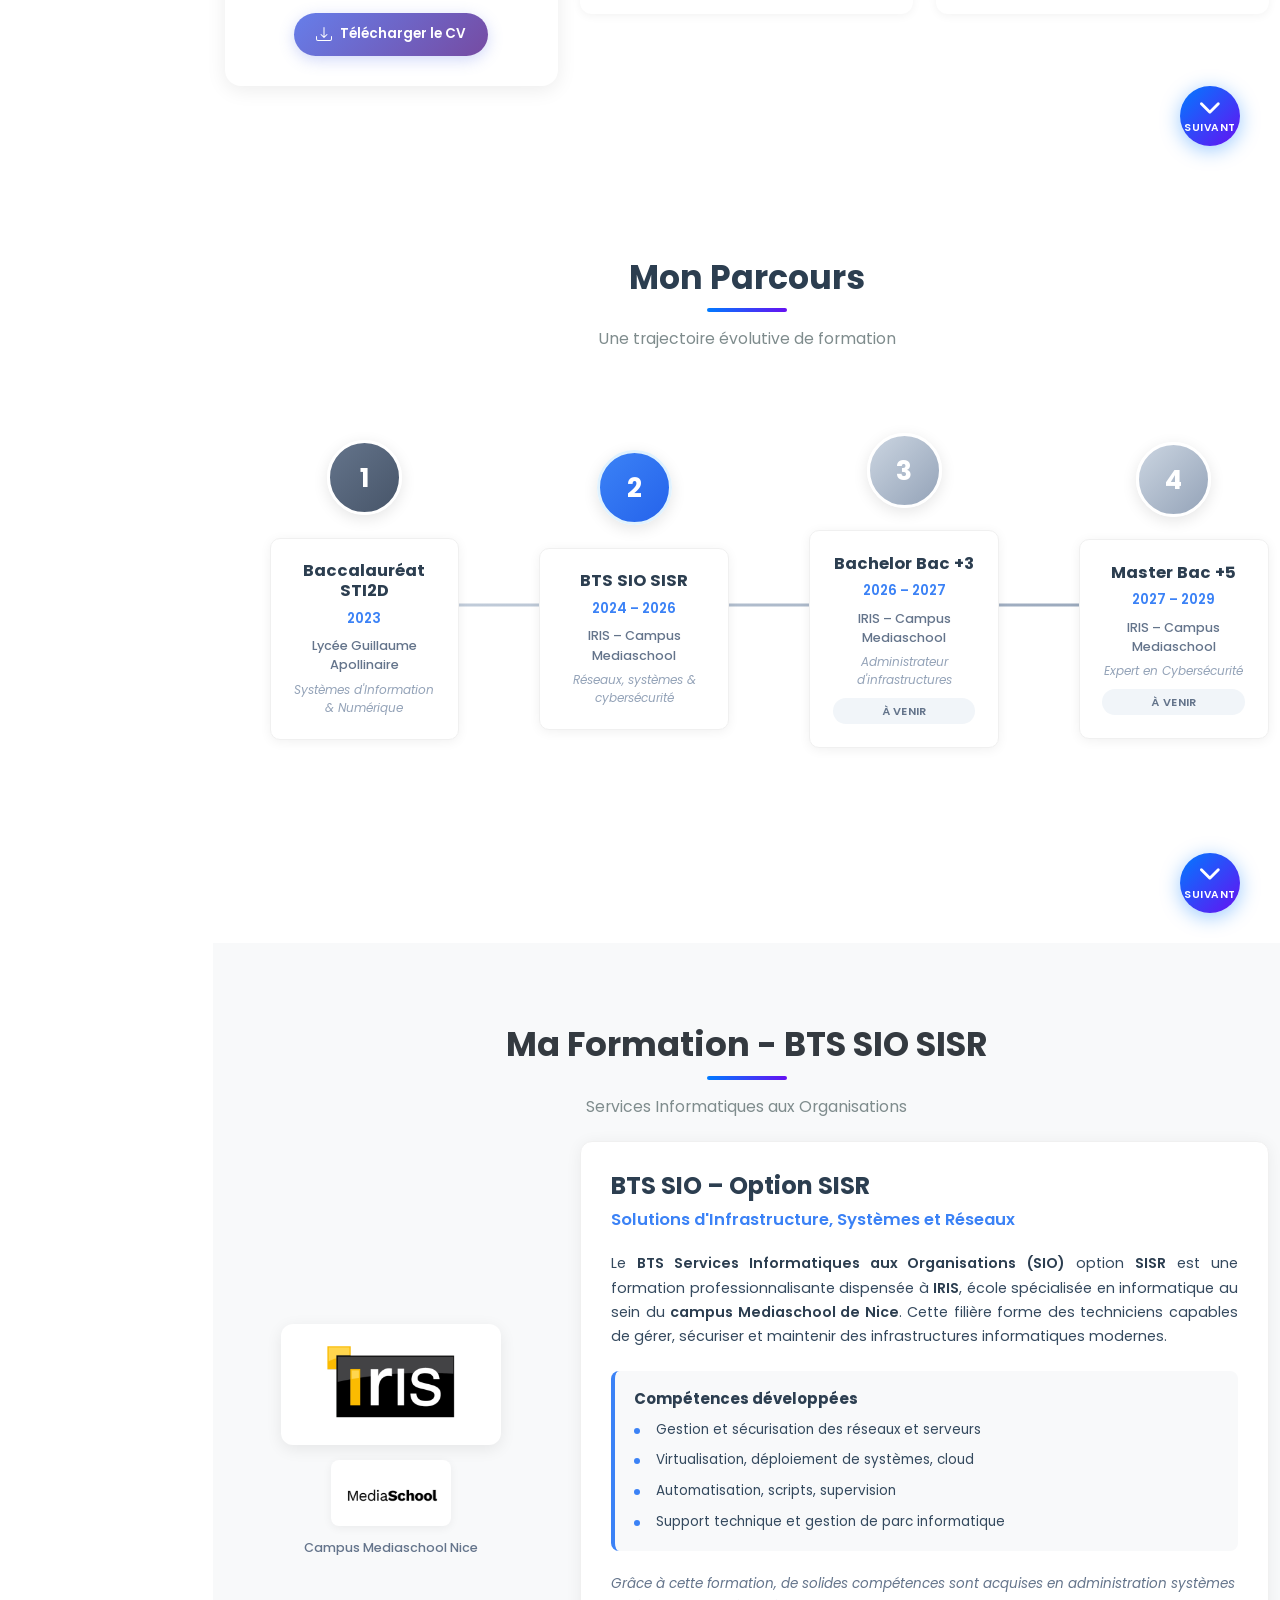
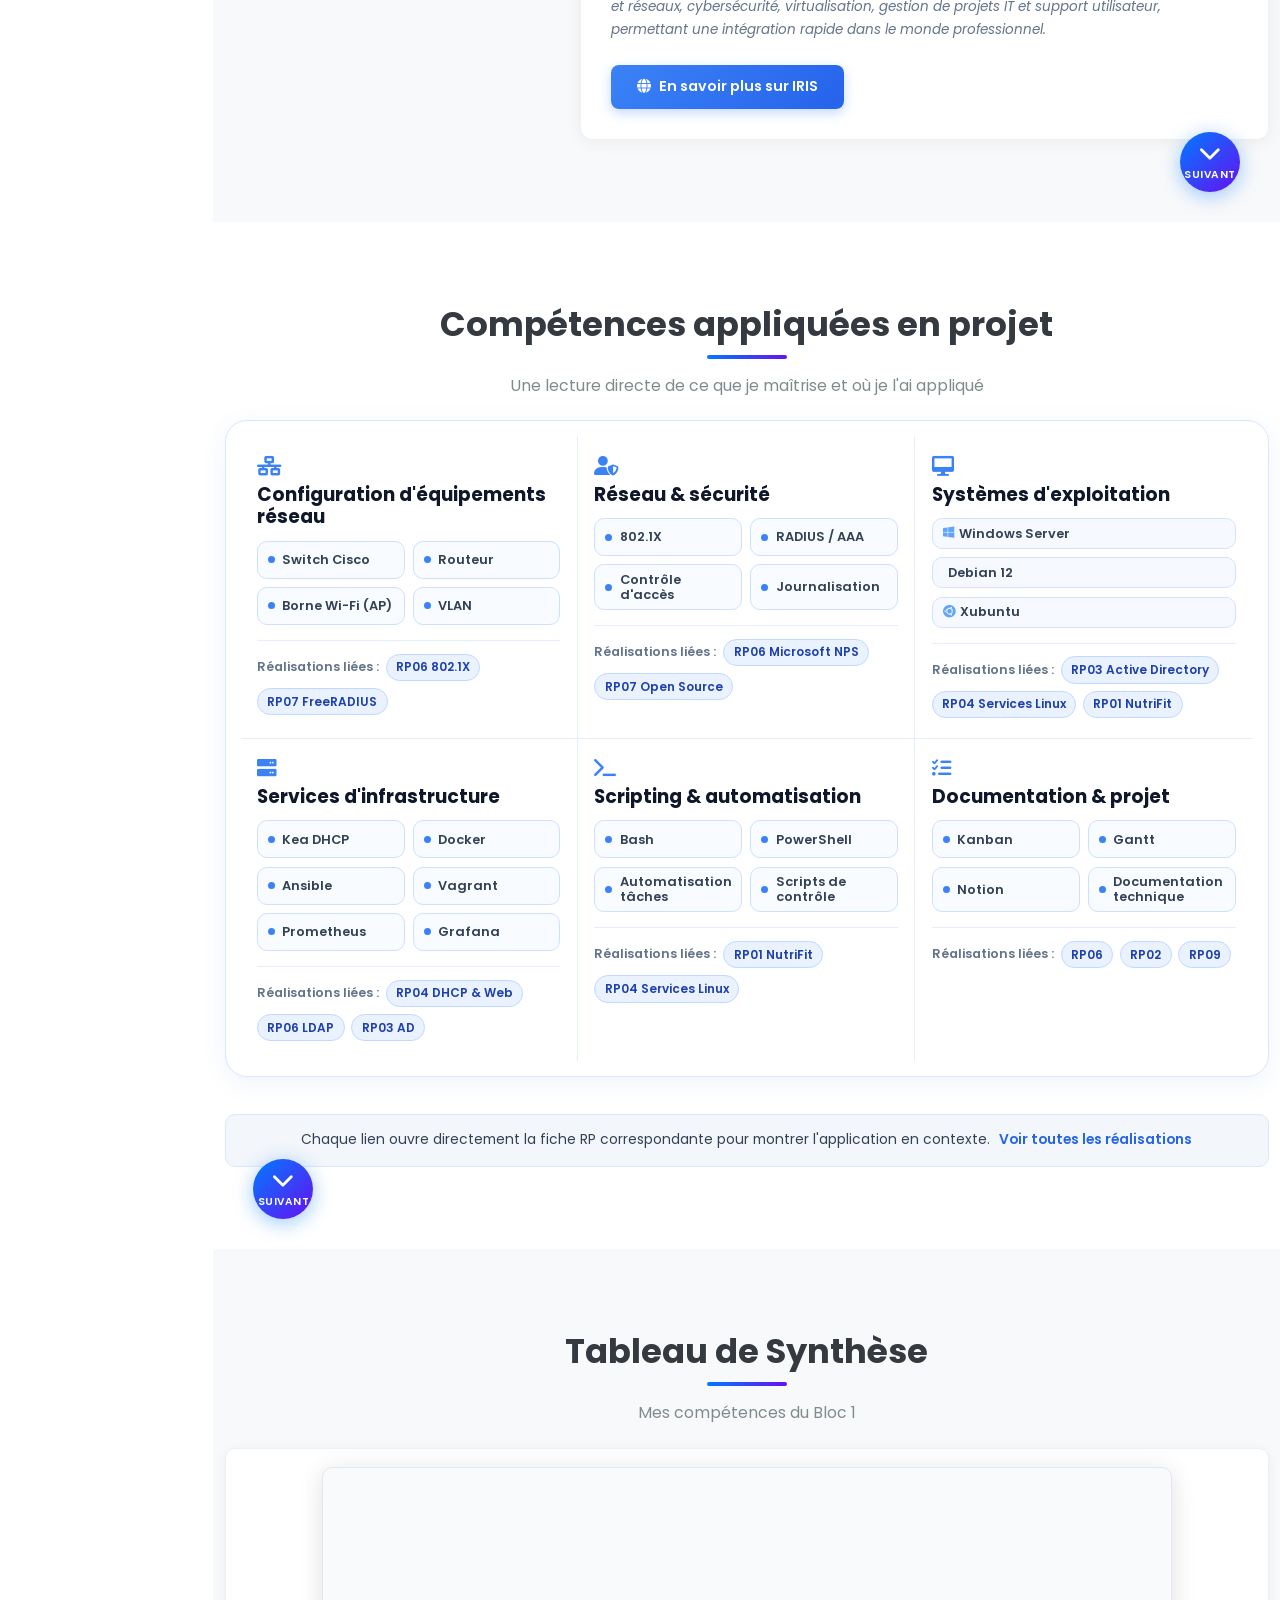
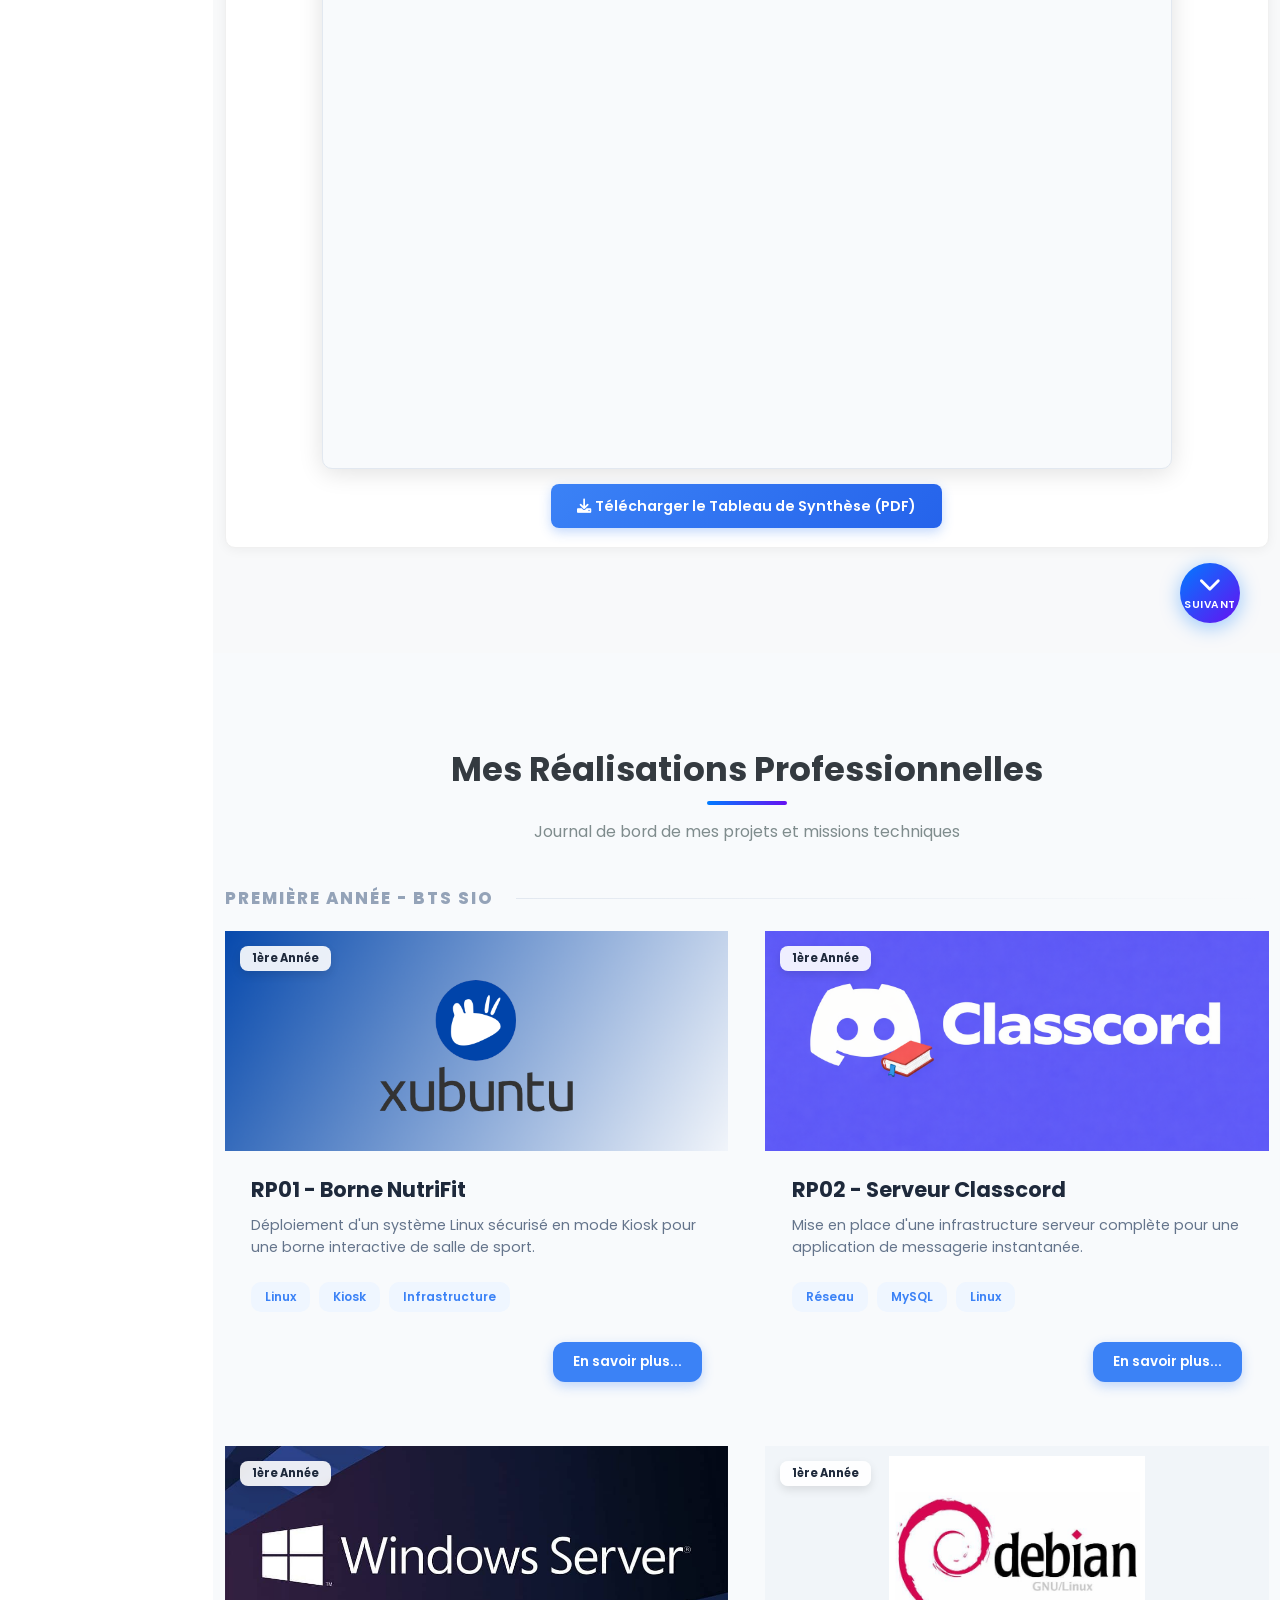
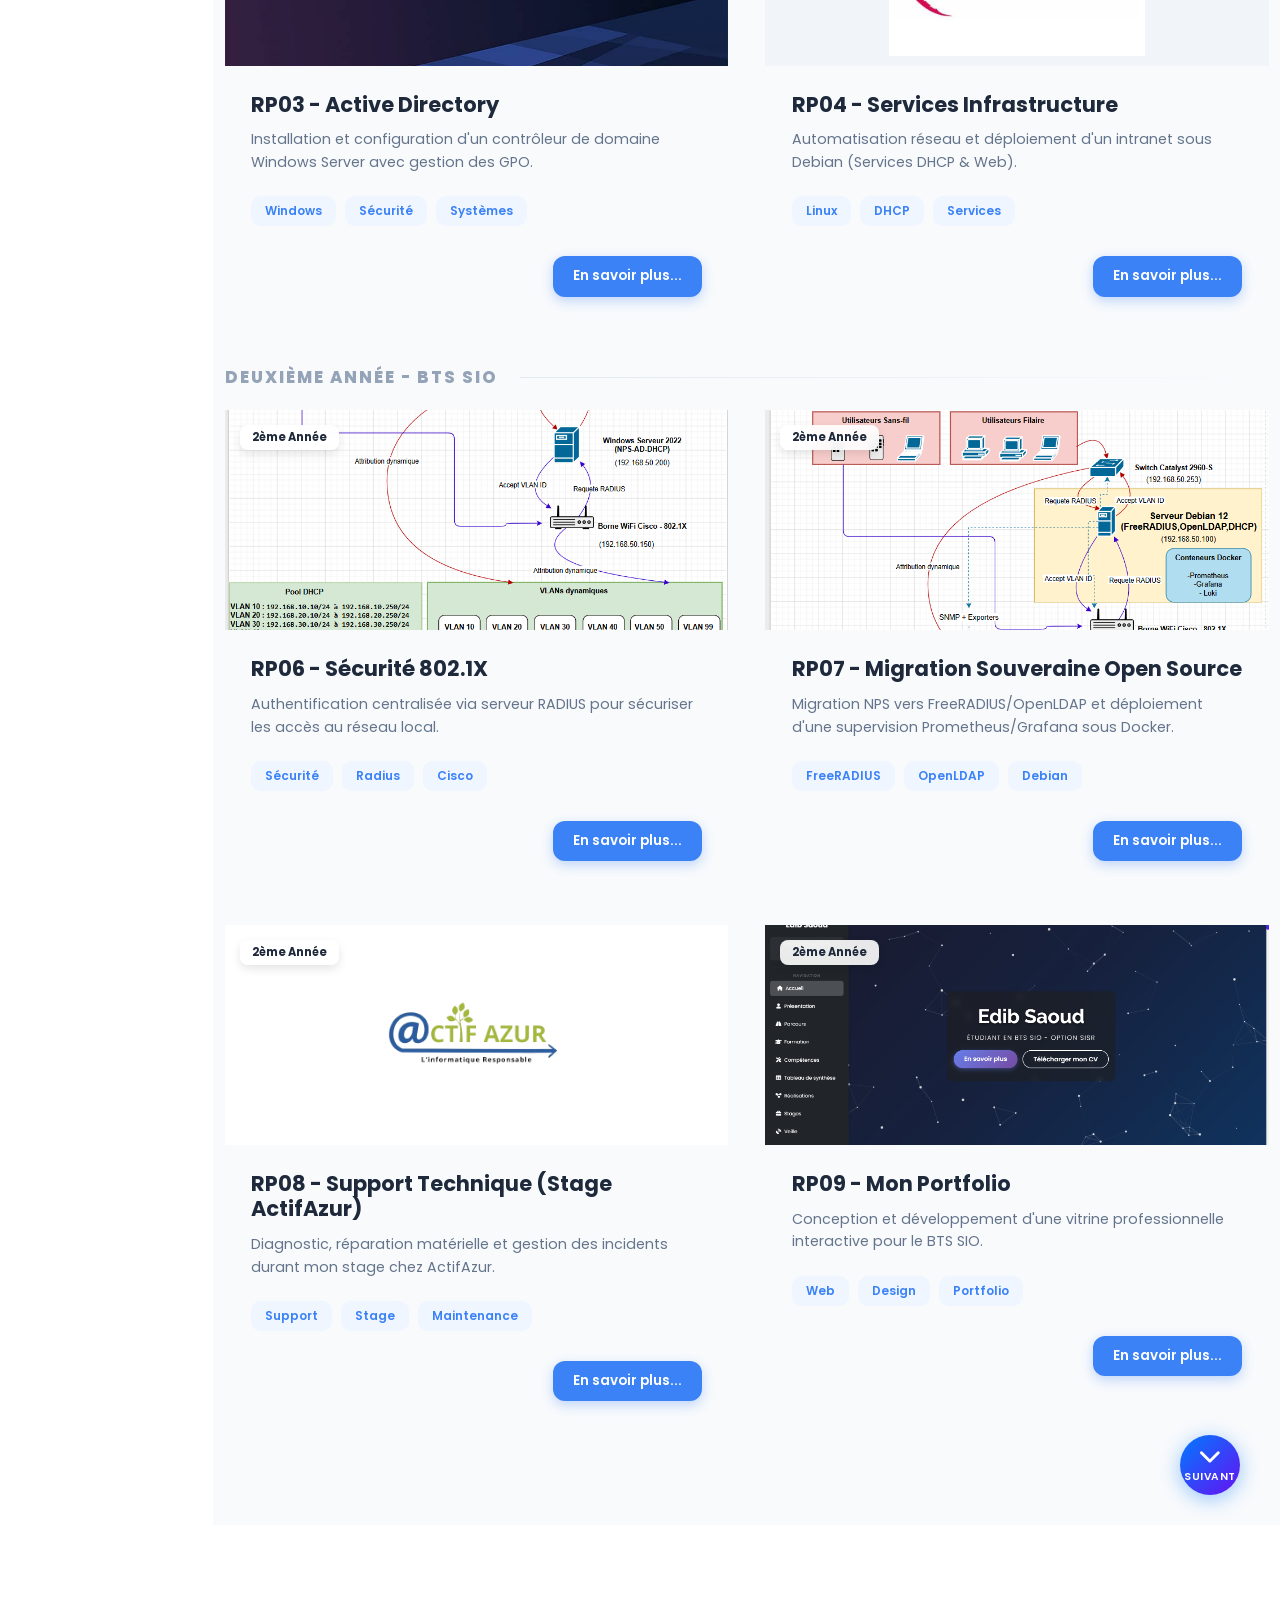
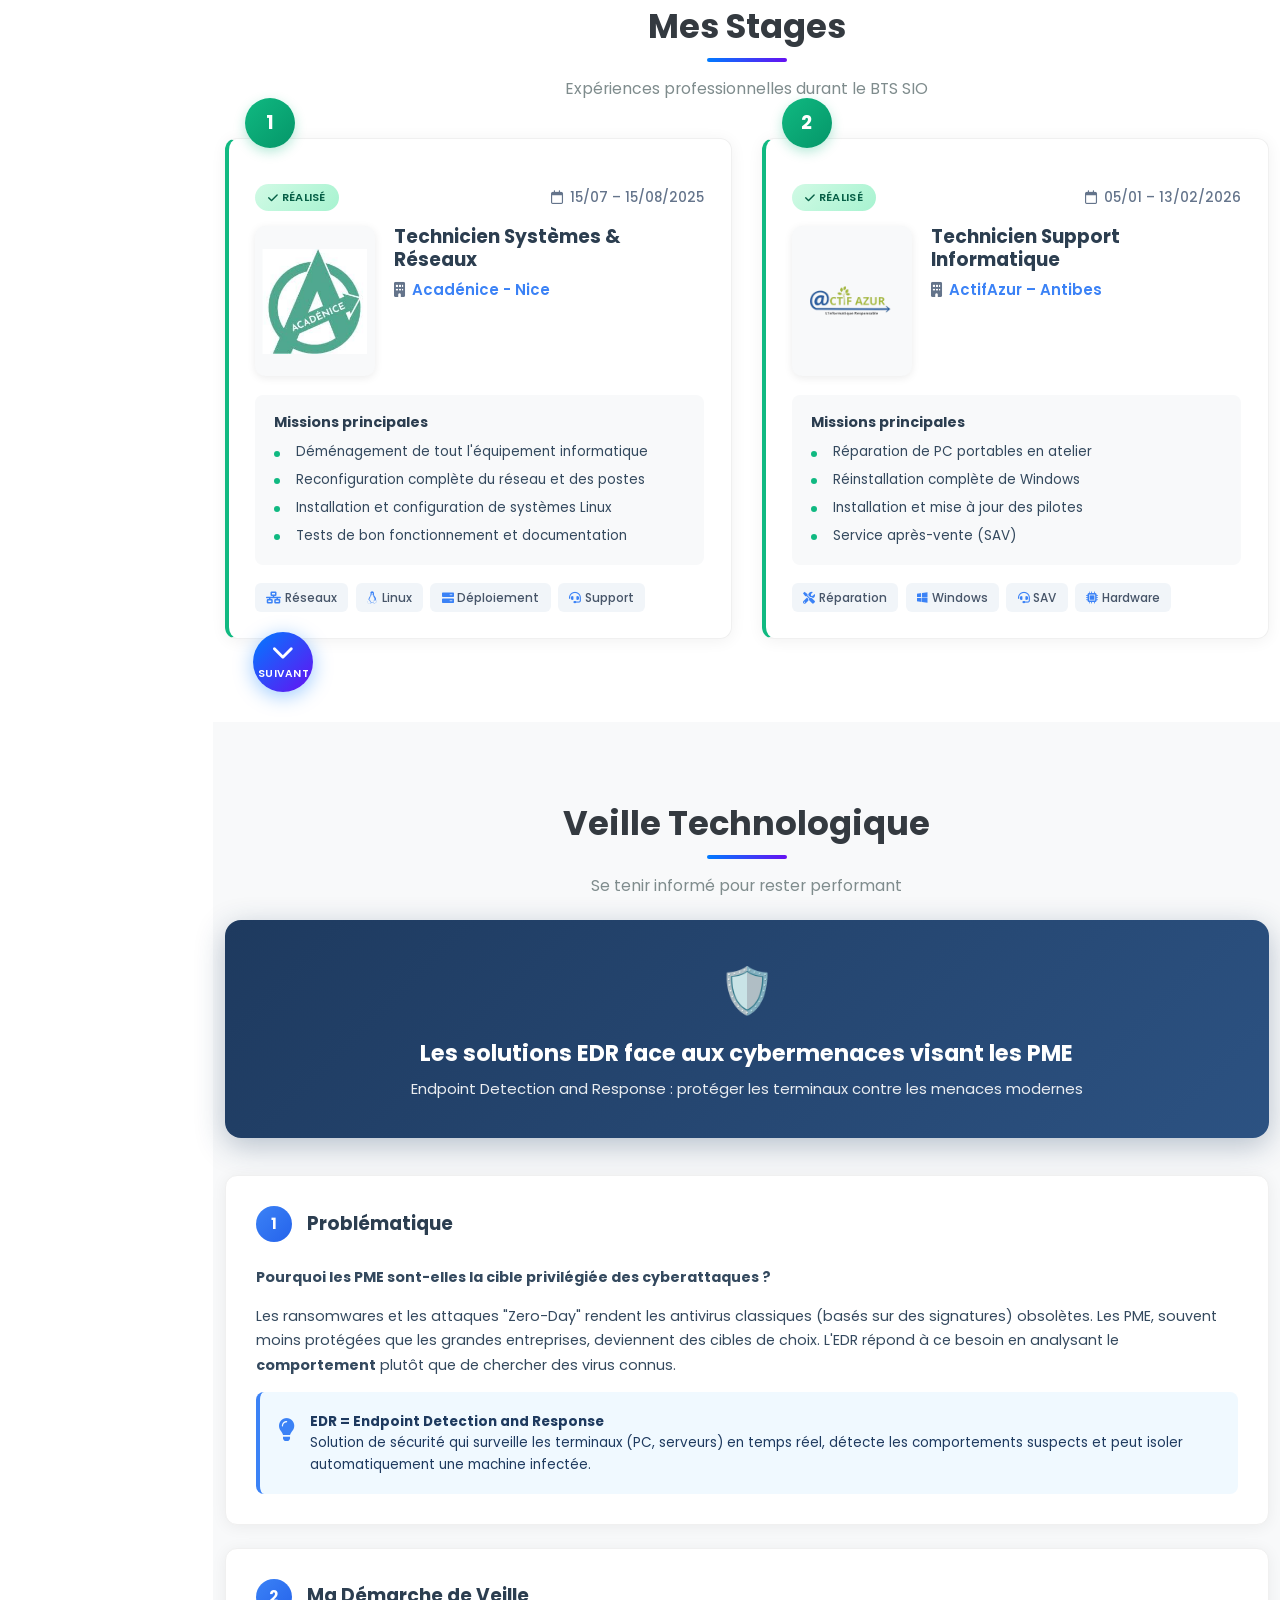
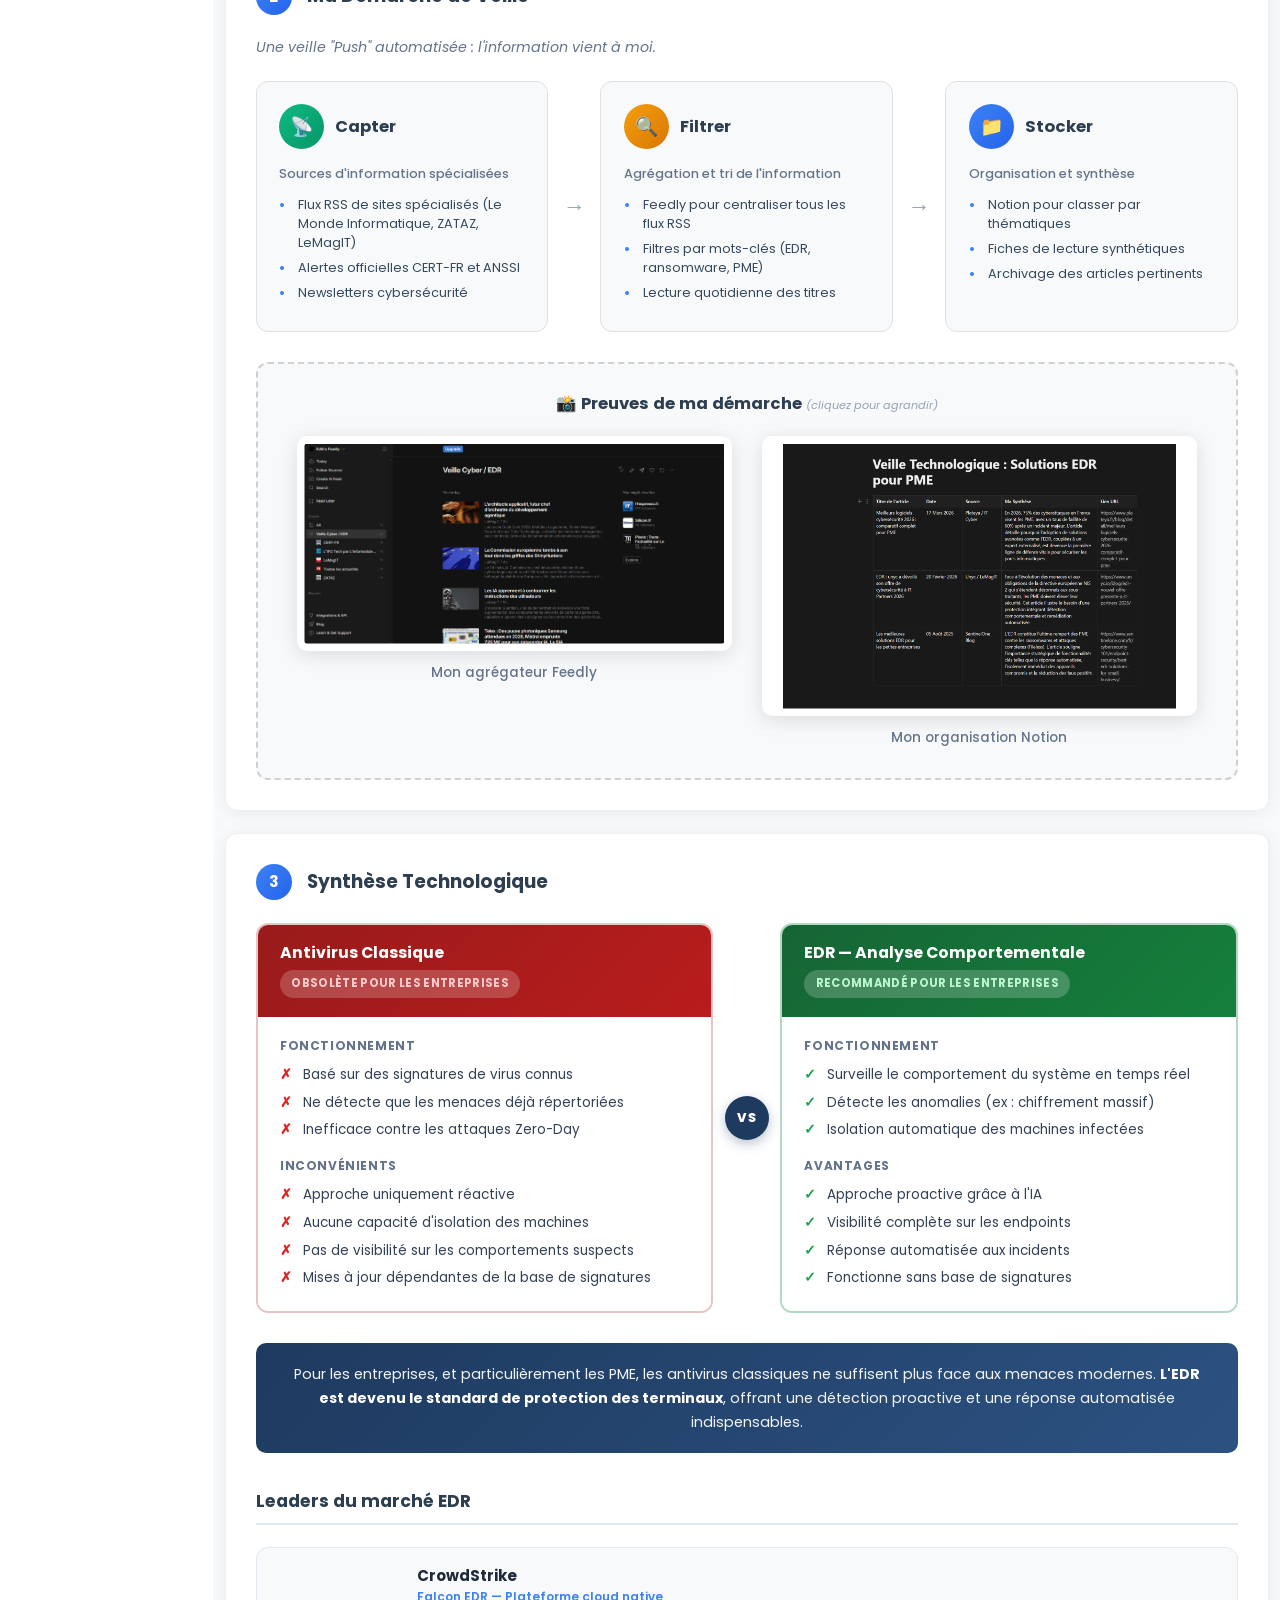
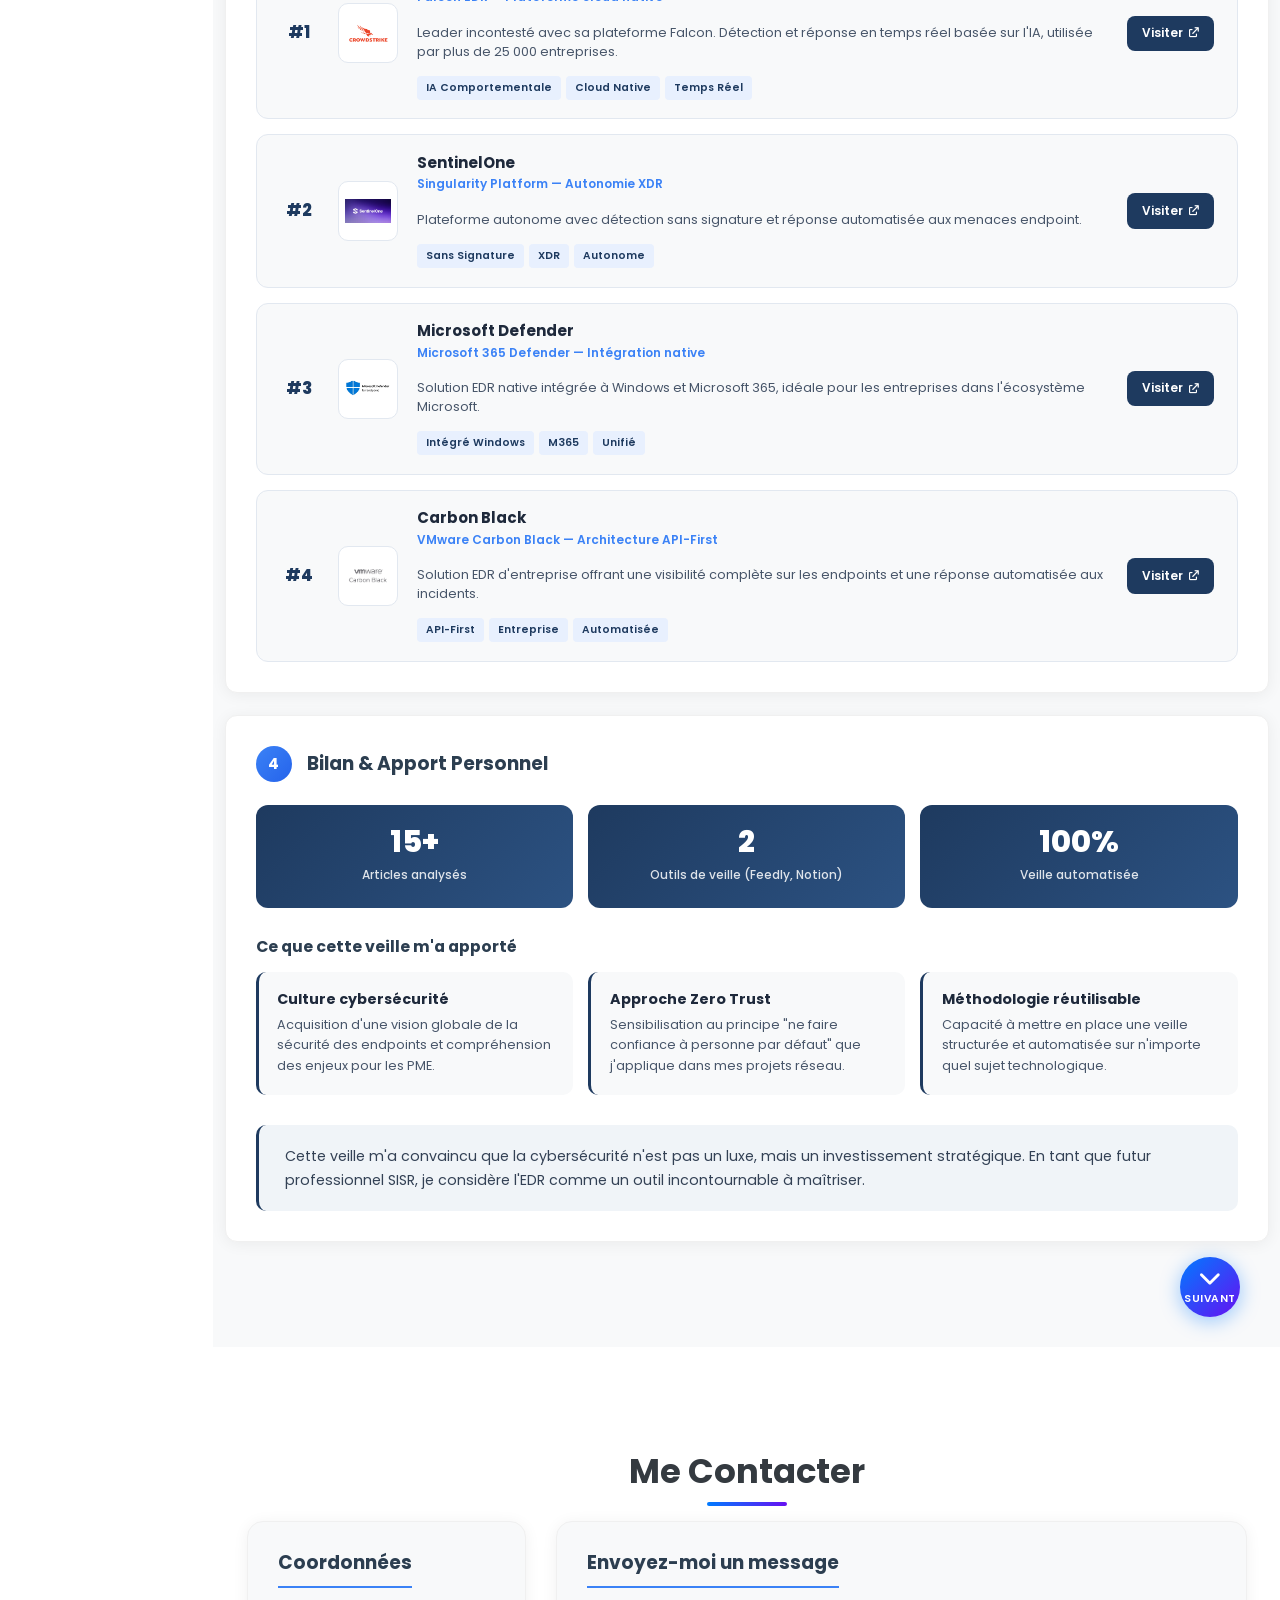
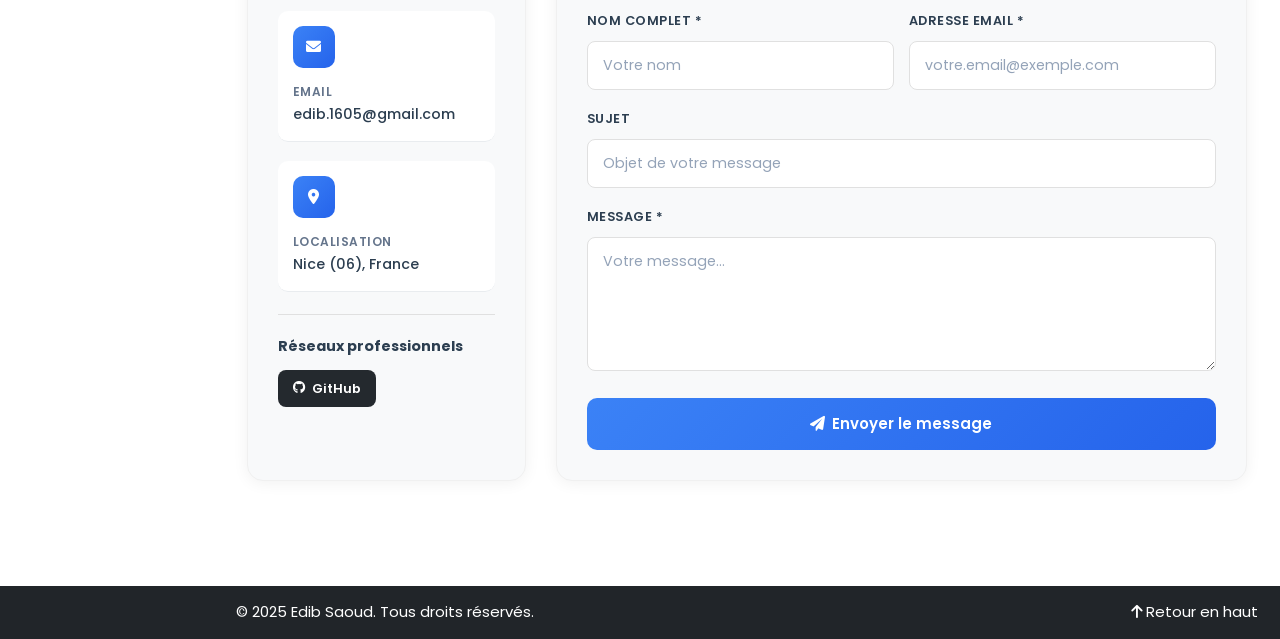
==== commit 8ebf92f8: "Favicon GitHub + fix scroll modal + liens GitHub docs RP01-RP07 + lien portfolio RP09" ====
--- a/index.html
+++ b/index.html
@@ -5,6 +5,8 @@
   <meta charset="utf-8">
   <title>Edib Saoud - Portfolio BTS SIO</title>
   <meta name="viewport" content="width=device-width, initial-scale=1">
+  <!-- Favicon GitHub -->
+  <link rel="icon" type="image/png" href="https://github.githubassets.com/favicons/favicon.png">
   <!-- Bootstrap & autres ressources -->
   <link href="https://cdn.jsdelivr.net/npm/bootstrap@5.3.3/dist/css/bootstrap.min.css" rel="stylesheet">
   <link href="https://cdnjs.cloudflare.com/ajax/libs/font-awesome/6.0.0/css/all.min.css" rel="stylesheet">
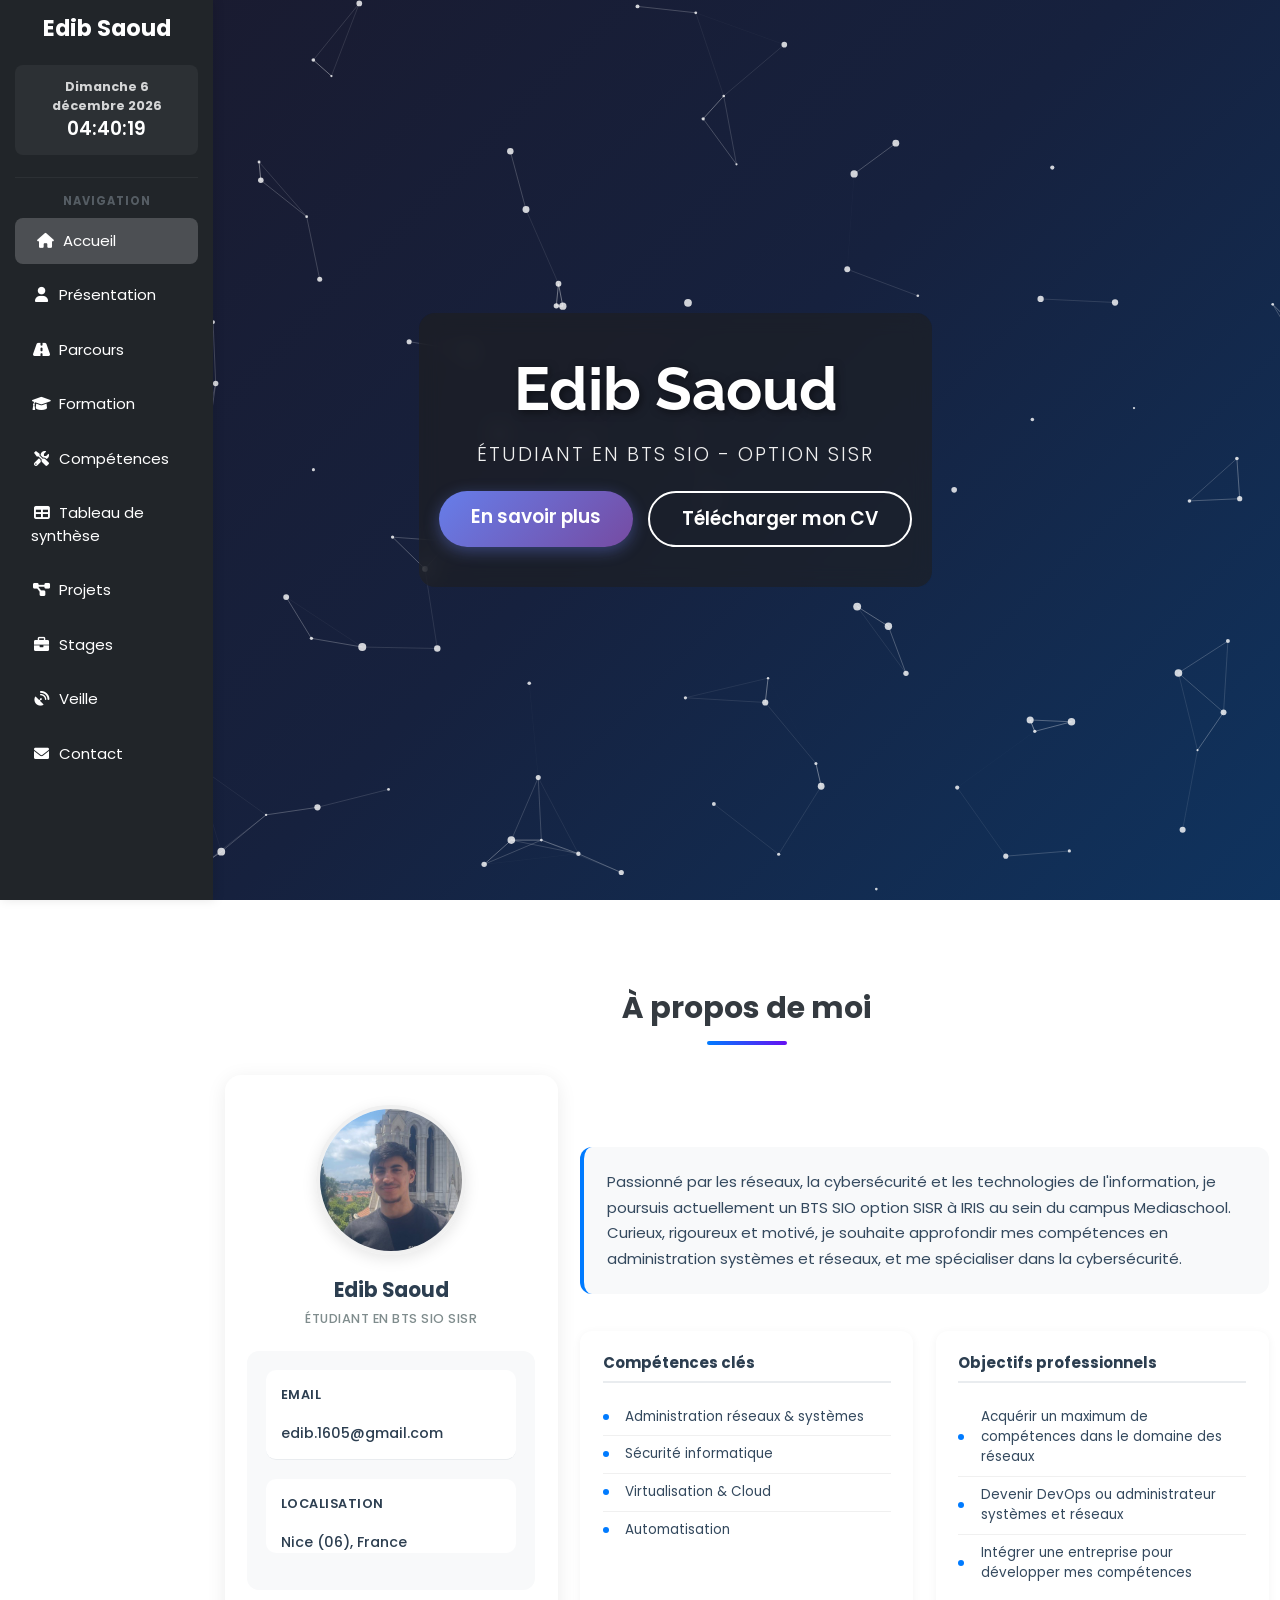
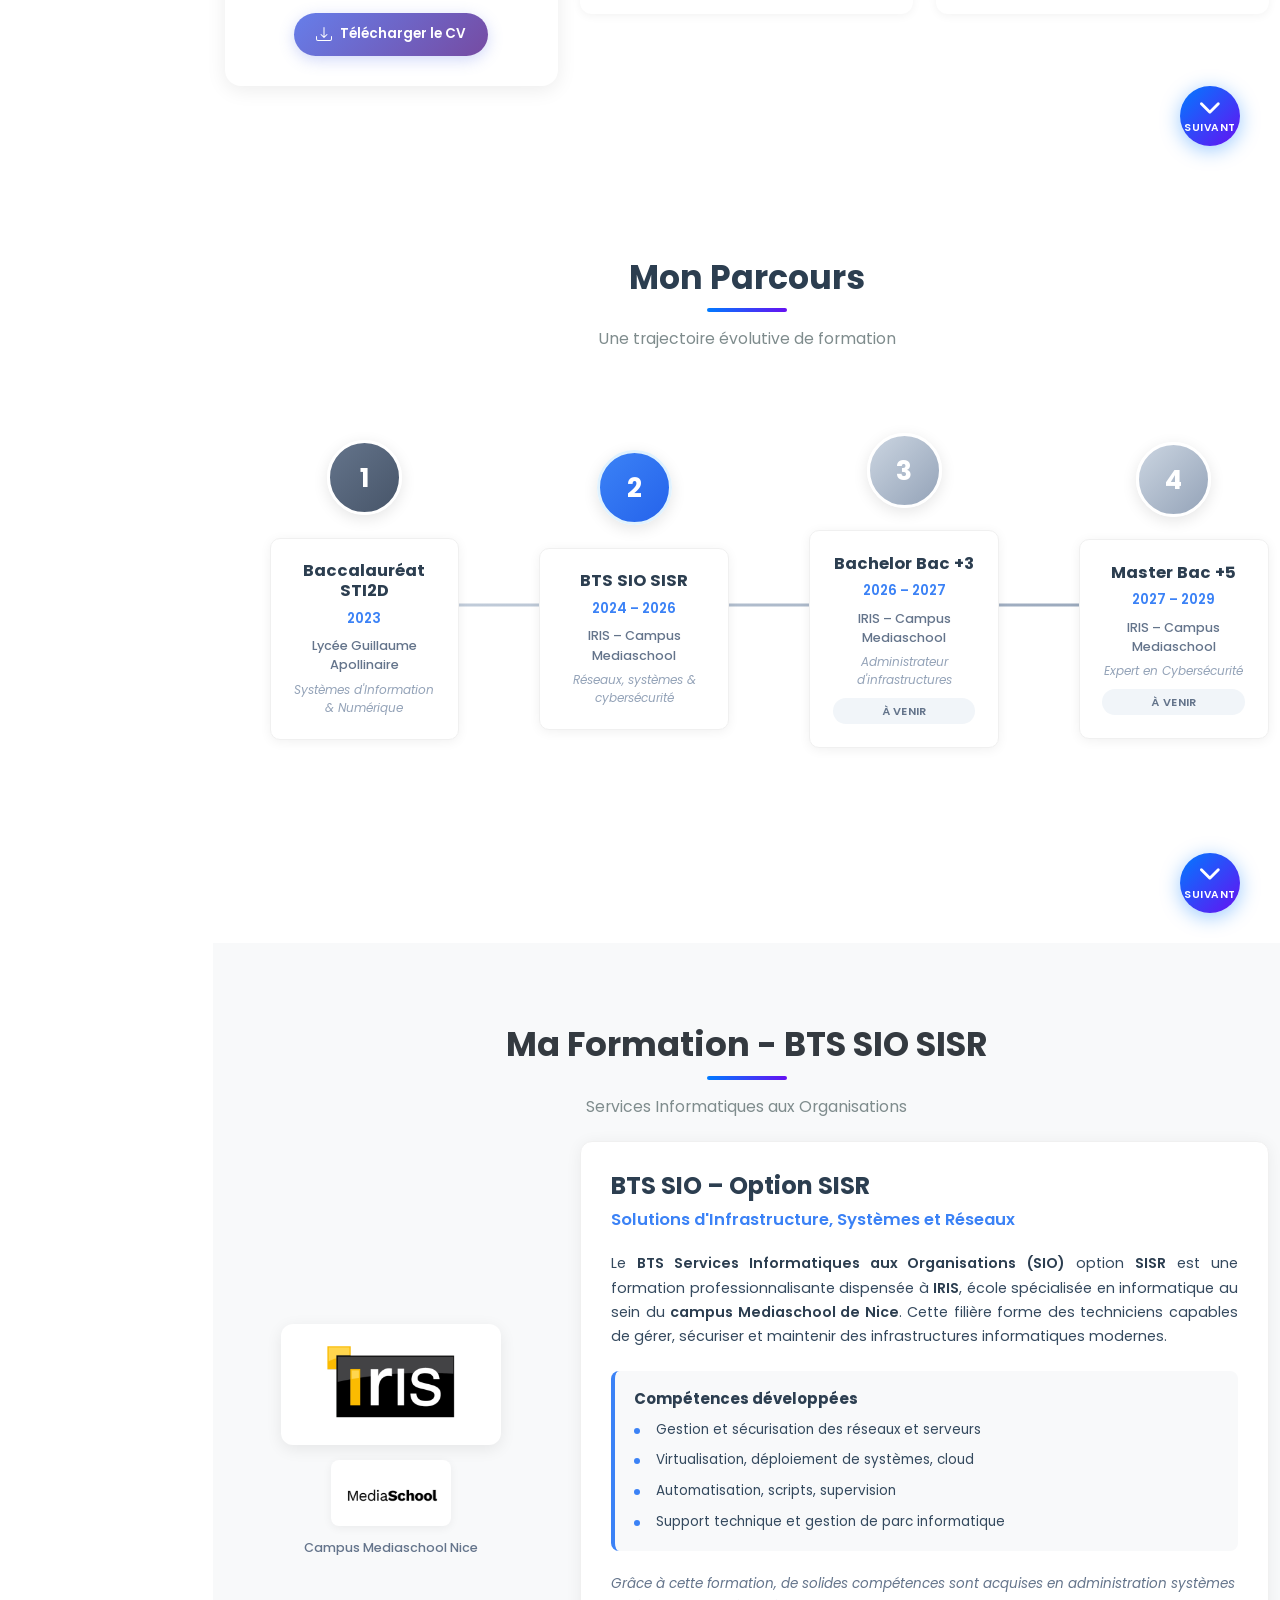
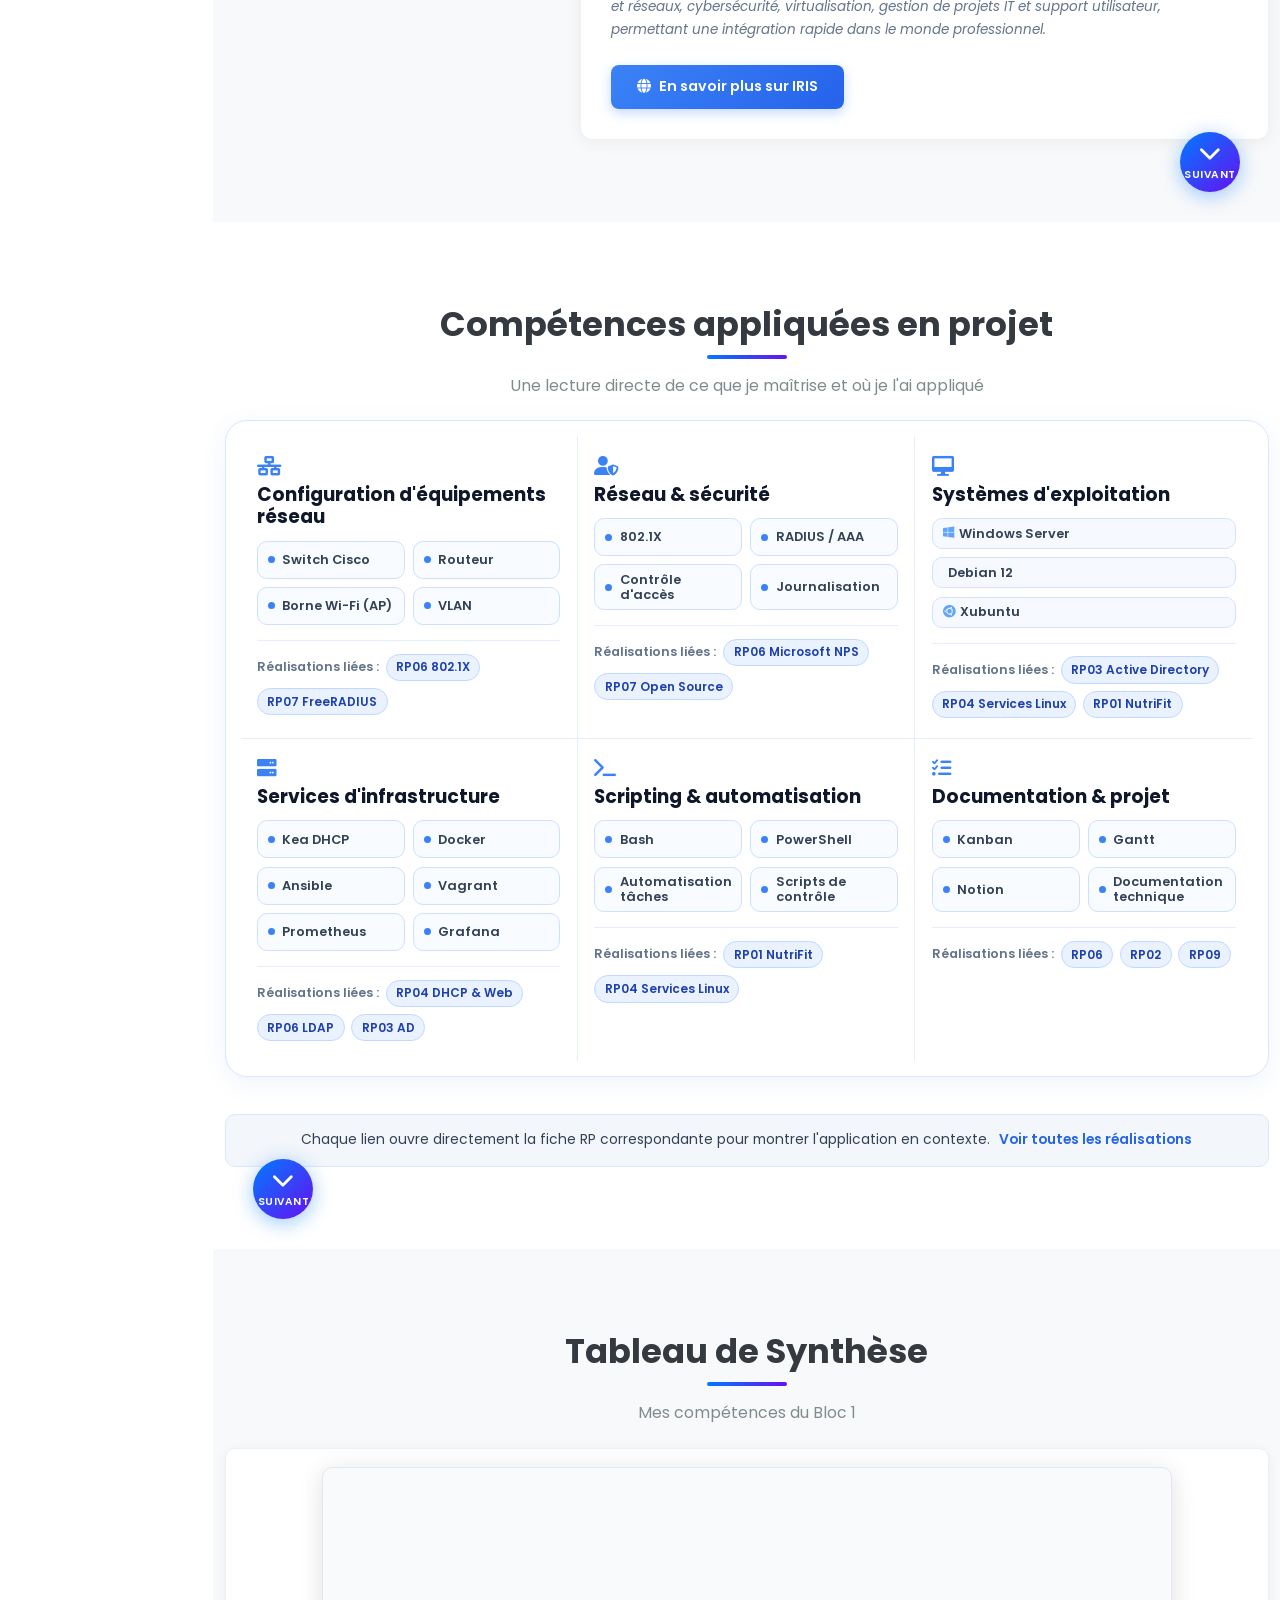
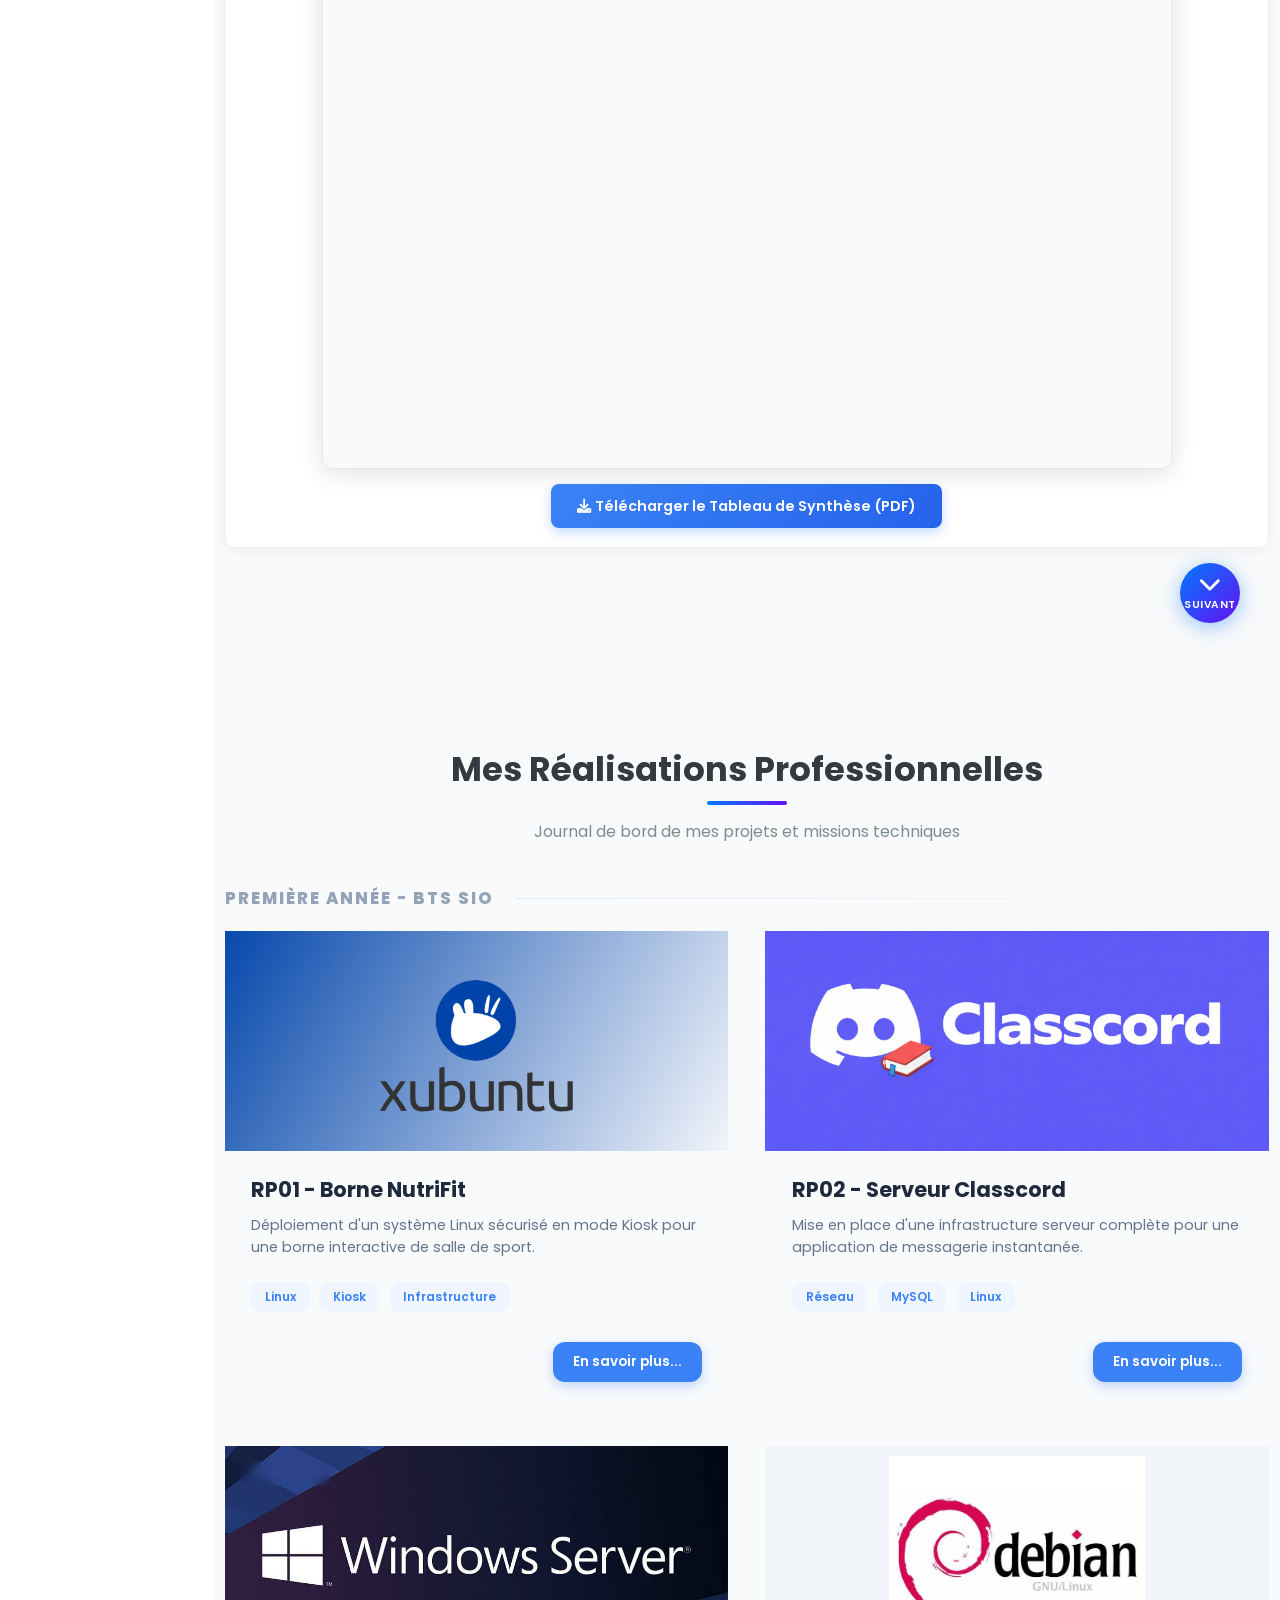
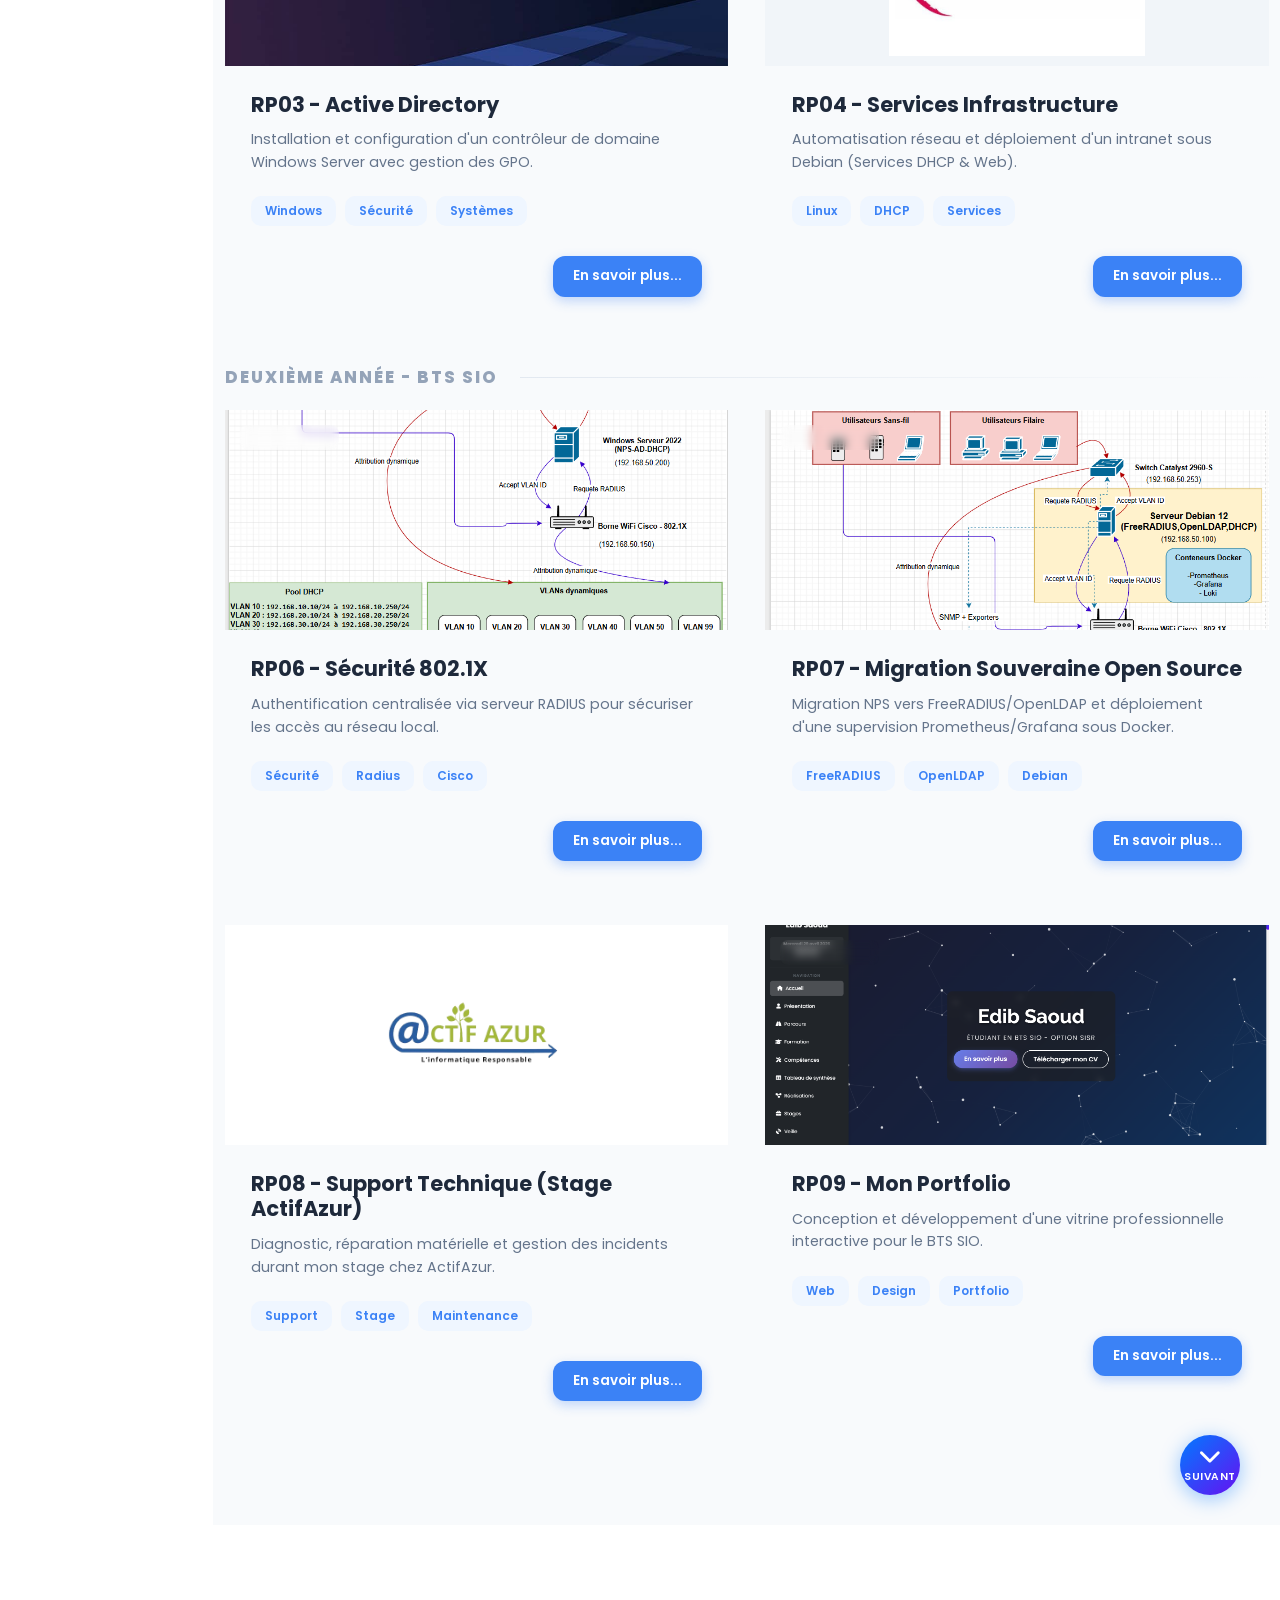
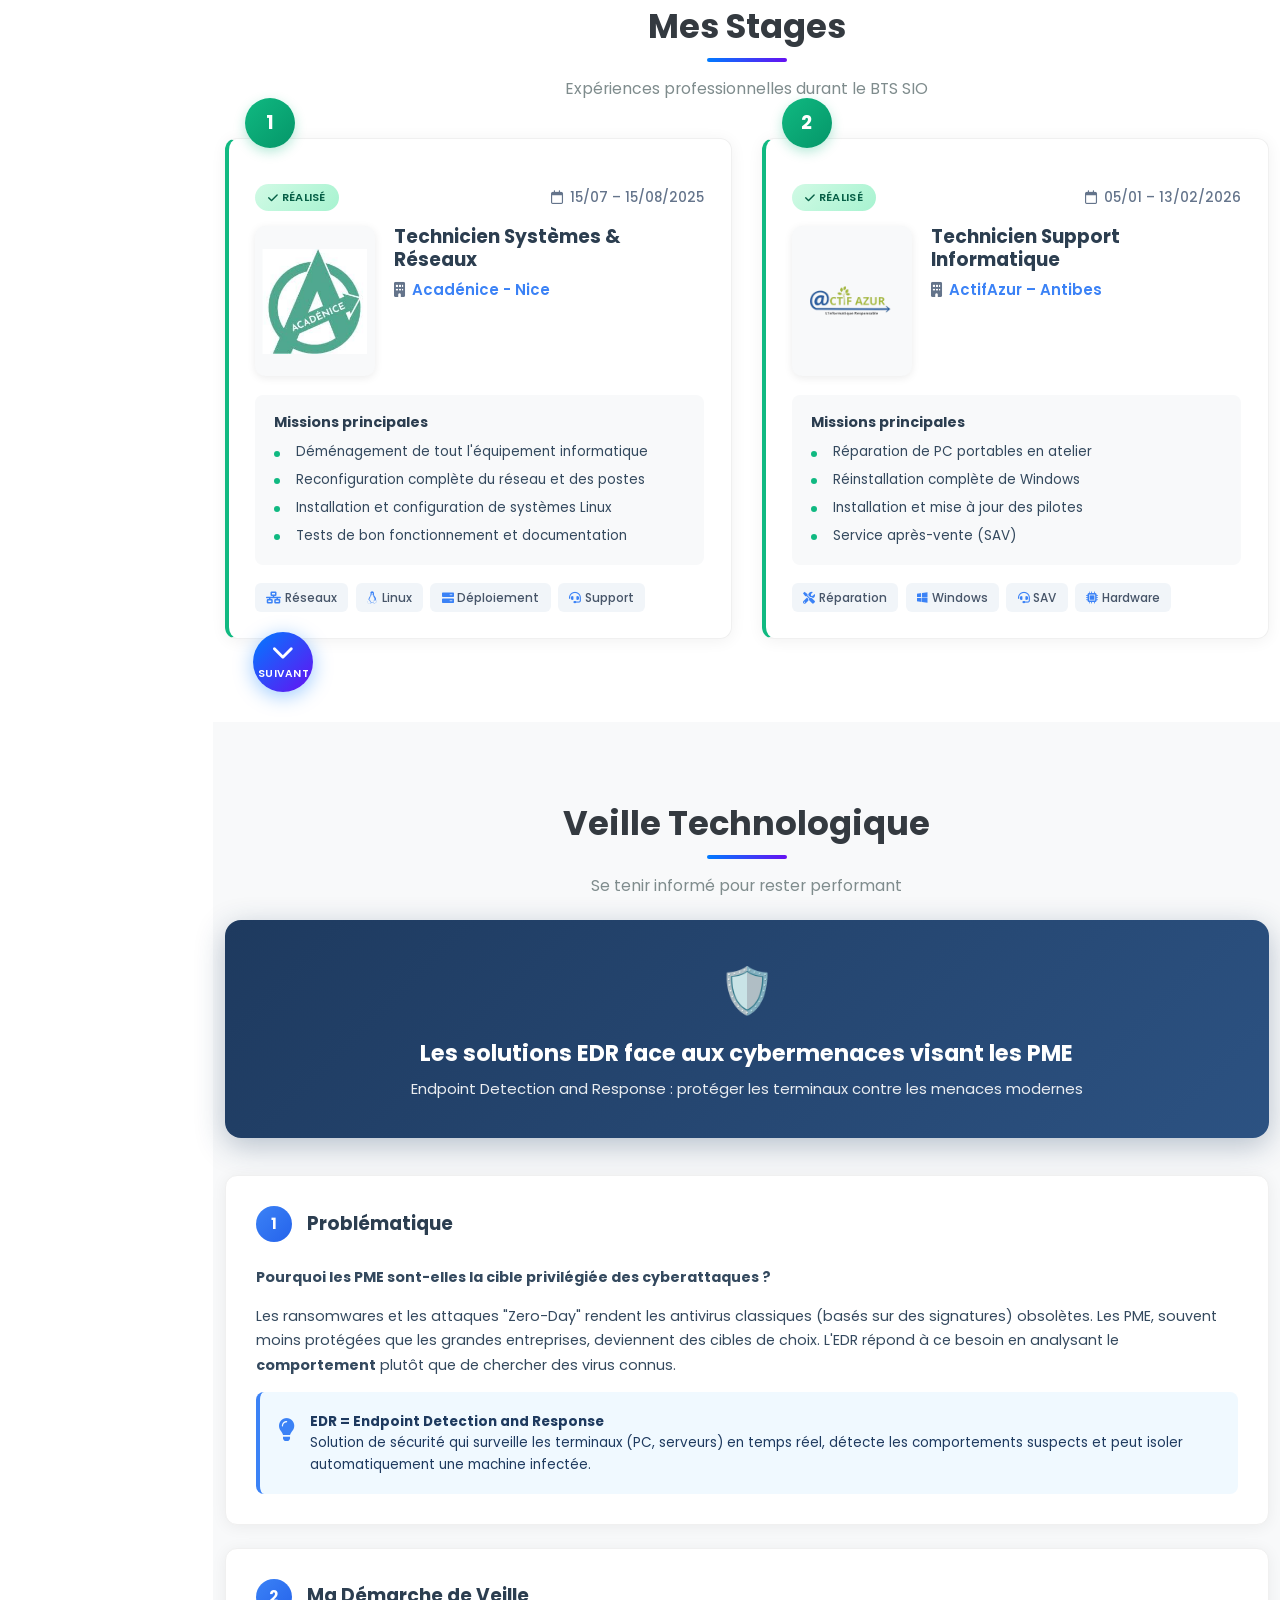
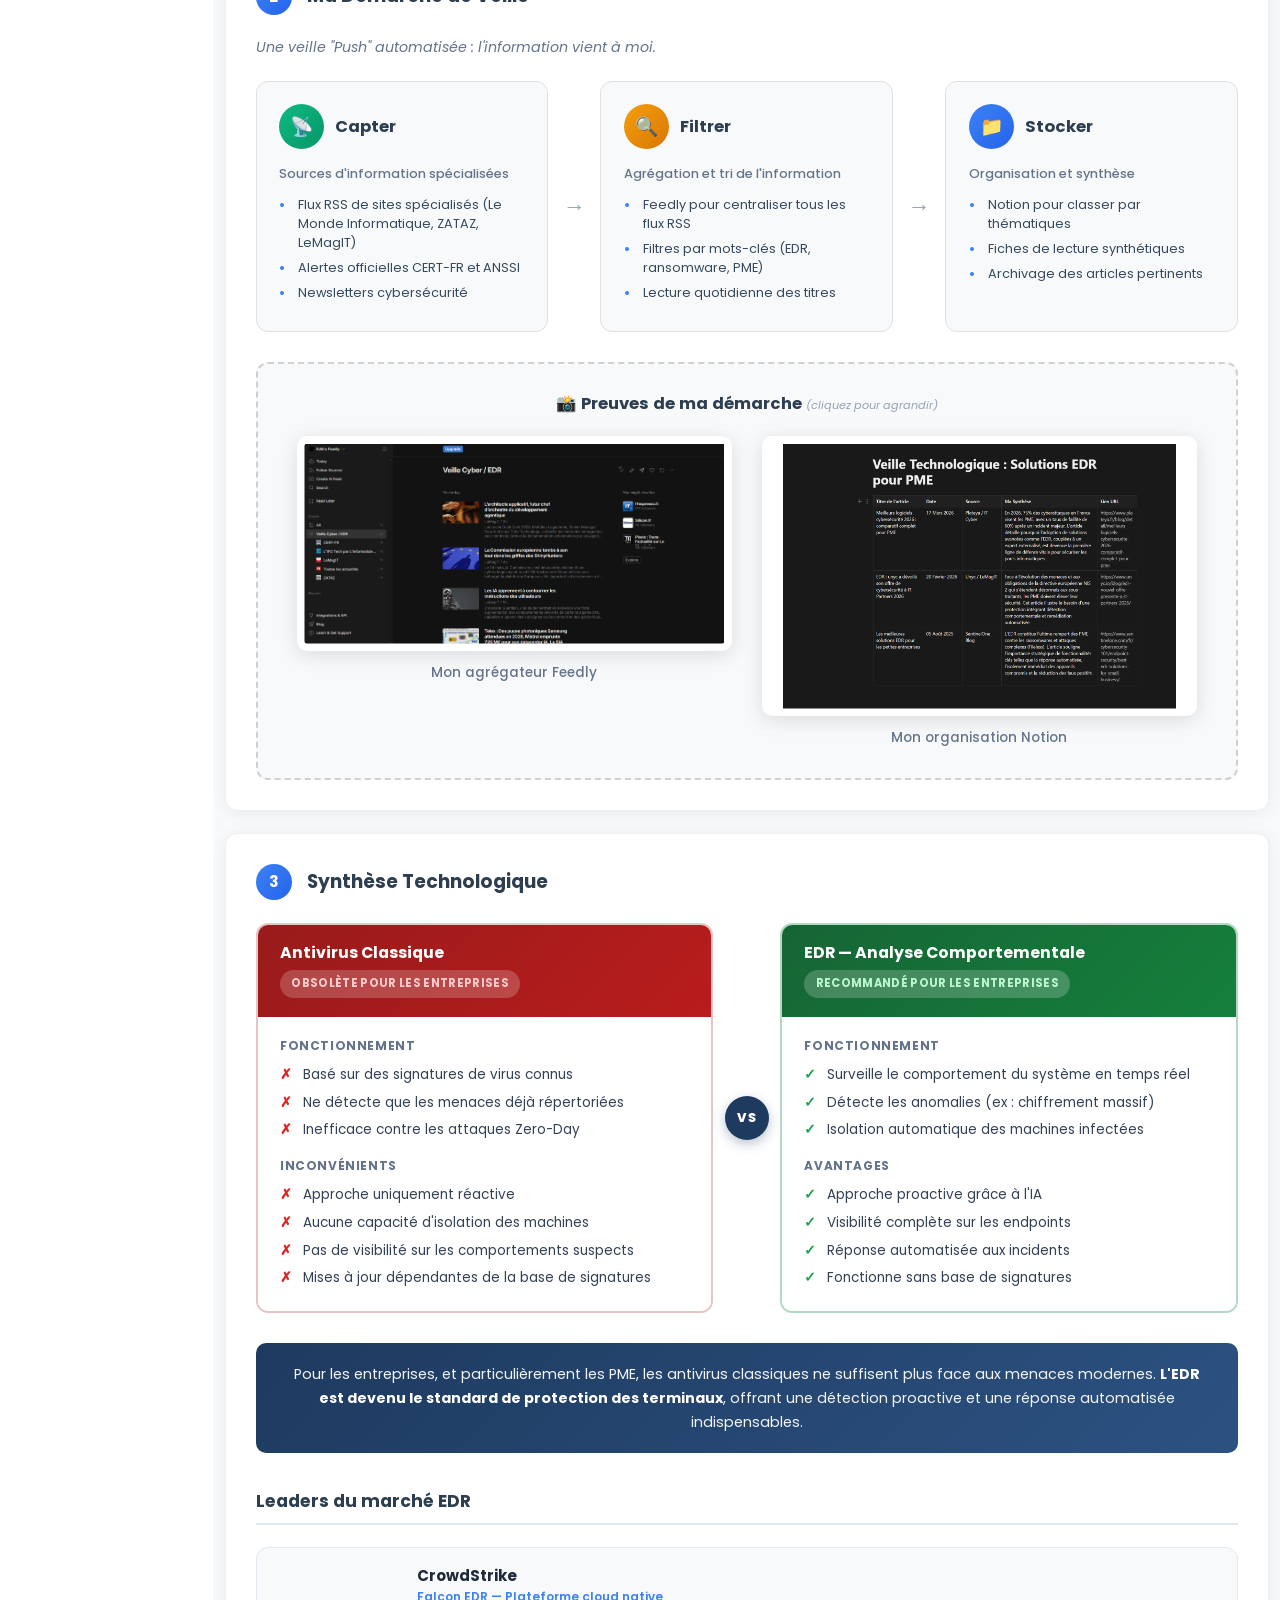
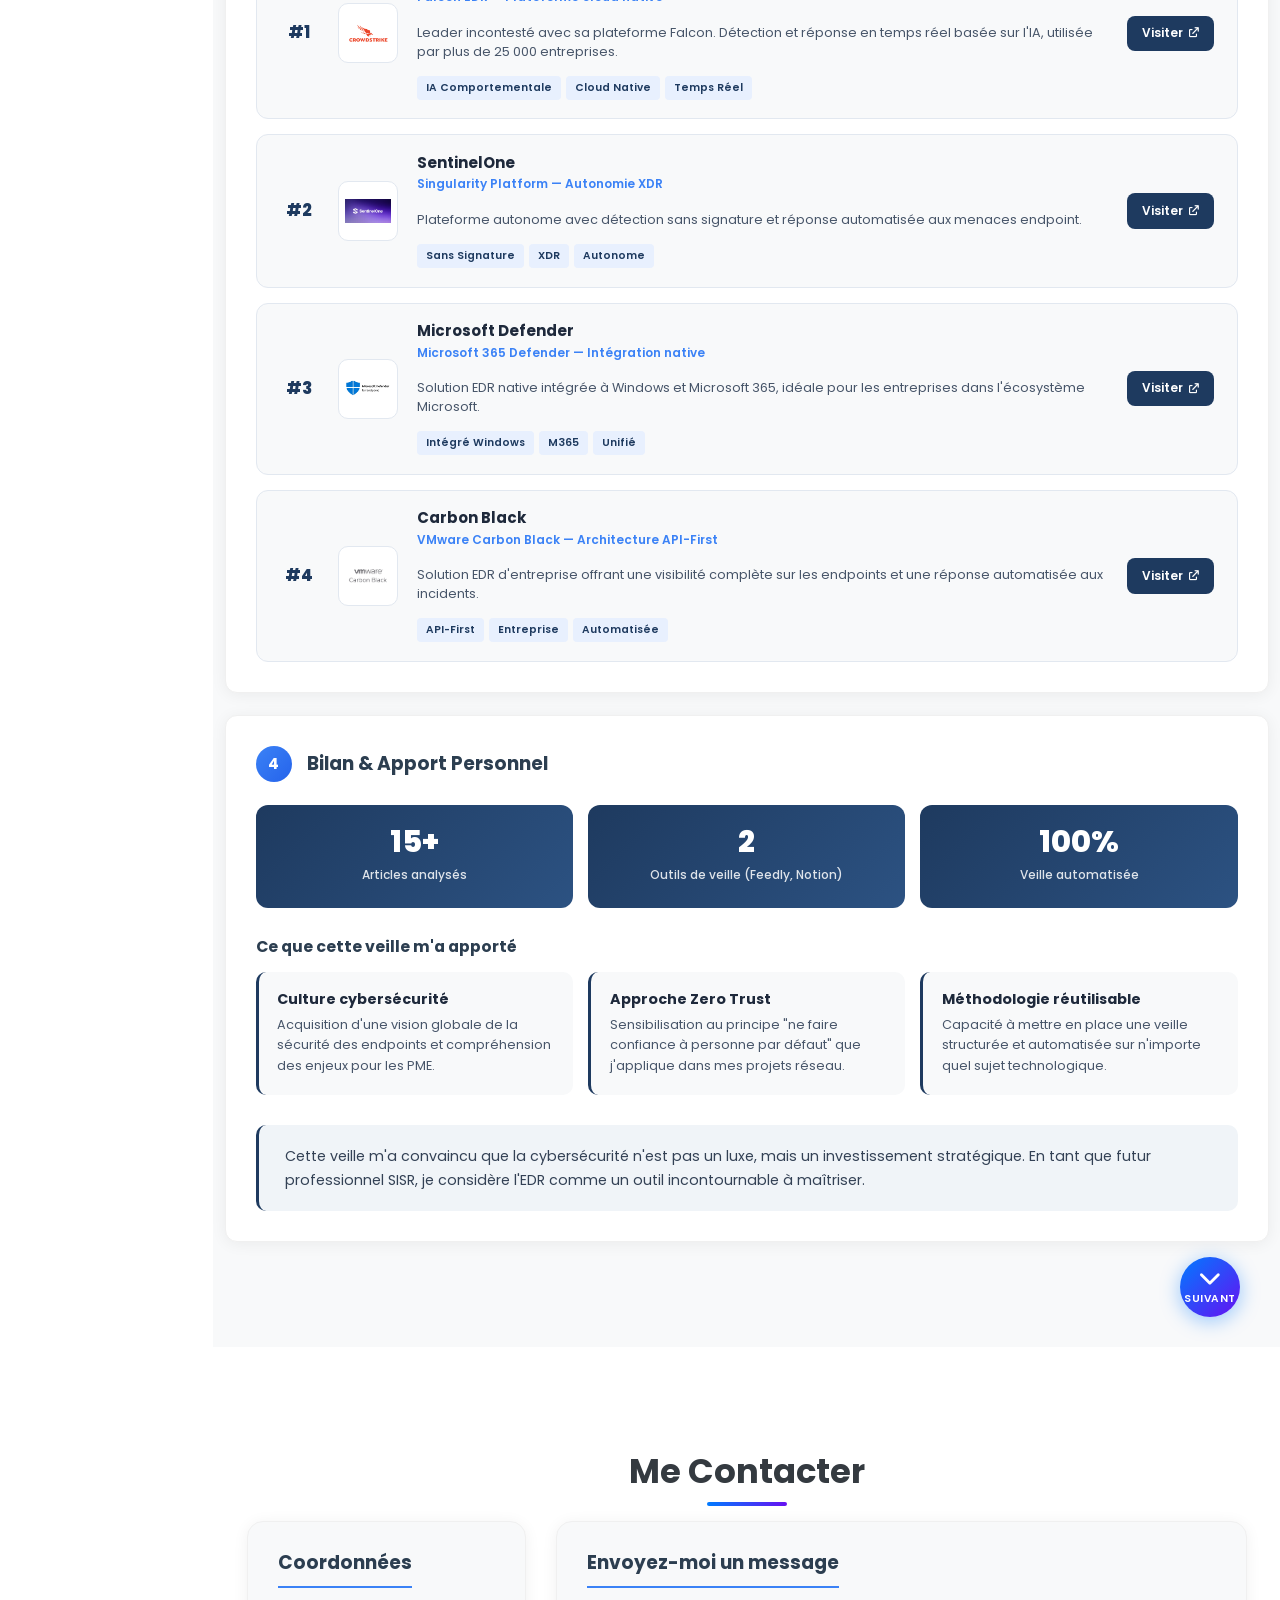
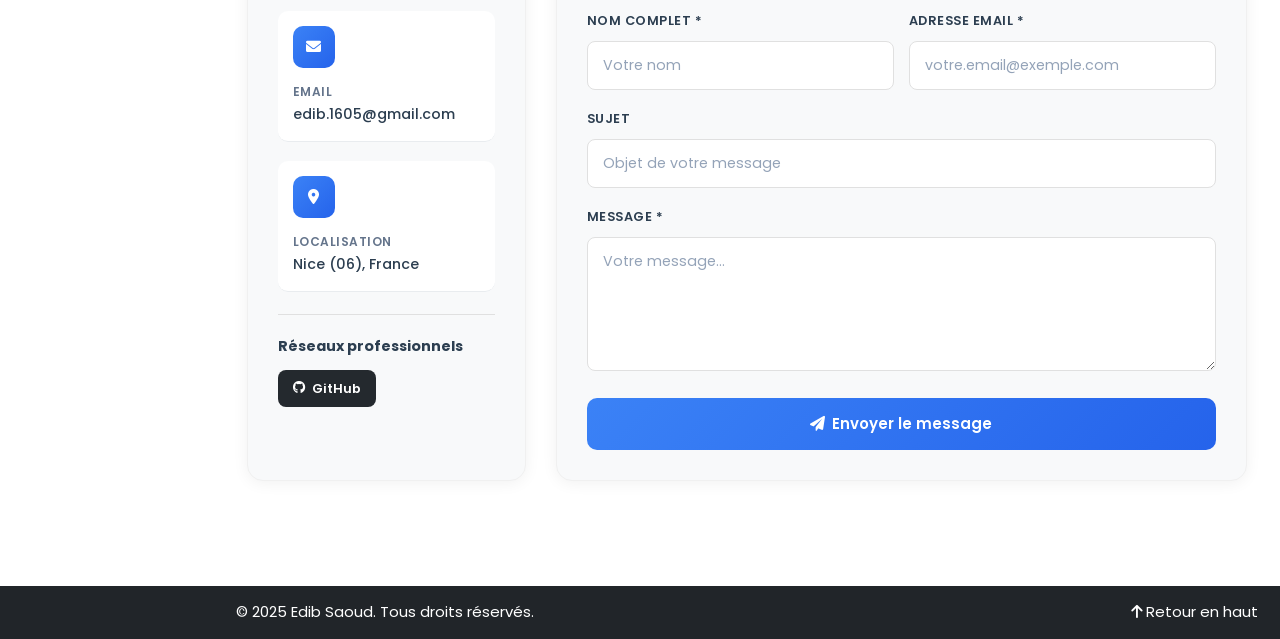
==== commit 01ce7aeb: "Fix chemin CV (slash relatif pour GitHub Pages)" ====
--- a/index.html
+++ b/index.html
@@ -160,7 +160,7 @@
             <p class="subtitle">ÉTUDIANT EN BTS SIO - OPTION SISR</p>
             <div class="d-flex justify-content-center gap-3 mt-4">
               <a href="#presentation" class="btn btn-lg custom-btn">En savoir plus</a>
-              <a href="/images/Copie de Saoud Edib CV S.pdf" class="btn btn-lg custom-btn-outline" target="_blank"
+              <a href="images/Copie de Saoud Edib CV S.pdf" class="btn btn-lg custom-btn-outline" target="_blank"
                 rel="noopener">
                 Télécharger mon CV
               </a>
@@ -198,7 +198,7 @@
                     </div>
                   </div>
 
-                  <a href="/images/Copie de Saoud Edib CV S.pdf" target="_blank" rel="noopener"
+                  <a href="images/Copie de Saoud Edib CV S.pdf" target="_blank" rel="noopener"
                     class="btn-download-cv mt-4">
                     <svg xmlns="http://www.w3.org/2000/svg" width="16" height="16" fill="currentColor"
                       viewBox="0 0 16 16">
@@ -398,7 +398,7 @@
                   </p>
 
                   <!-- Bouton -->
-                  <a href="https://ecoleiris.fr/paris/bts-sio-sisr" target="_blank" rel="noopener noreferrer"
+                  <a href="https://ecoleiris.fr/campus/nice" target="_blank" rel="noopener noreferrer"
                     class="formation-btn">
                     <i class="fa-solid fa-globe me-2"></i>En savoir plus sur IRIS
                   </a>
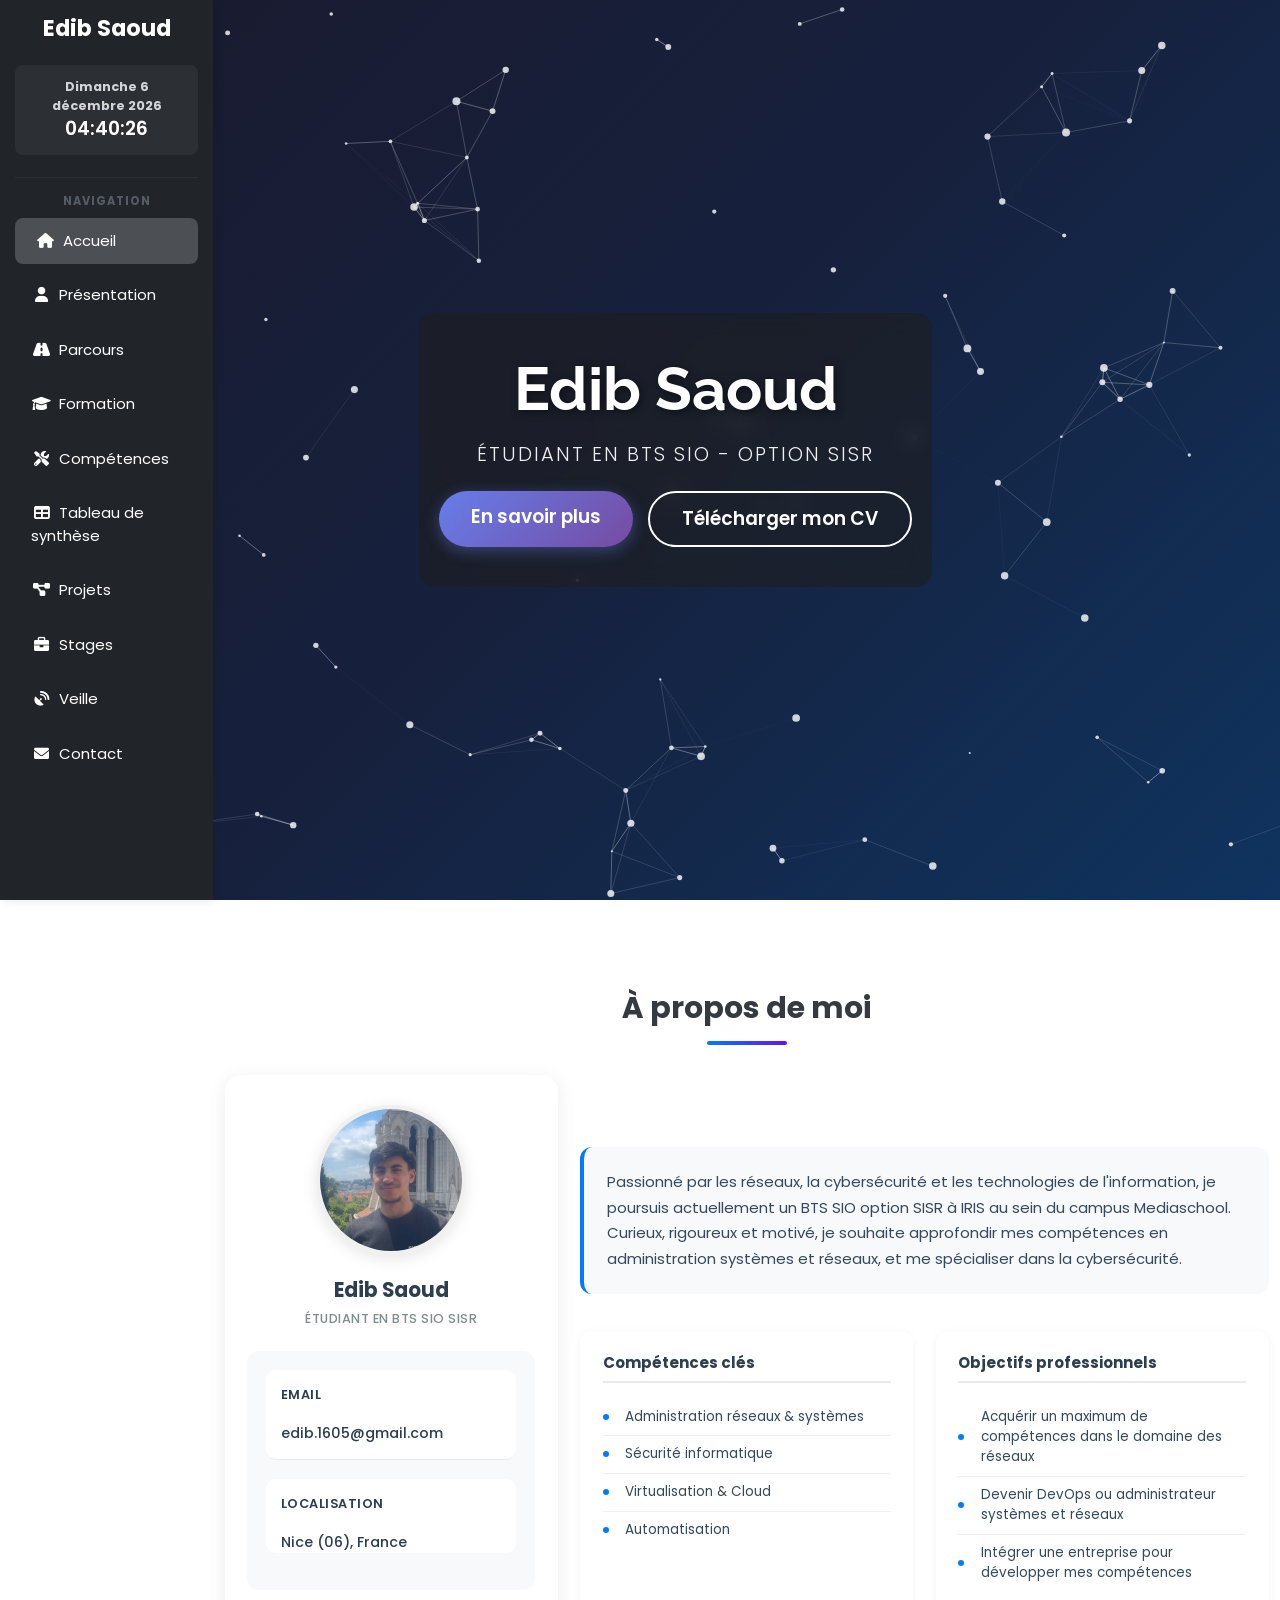
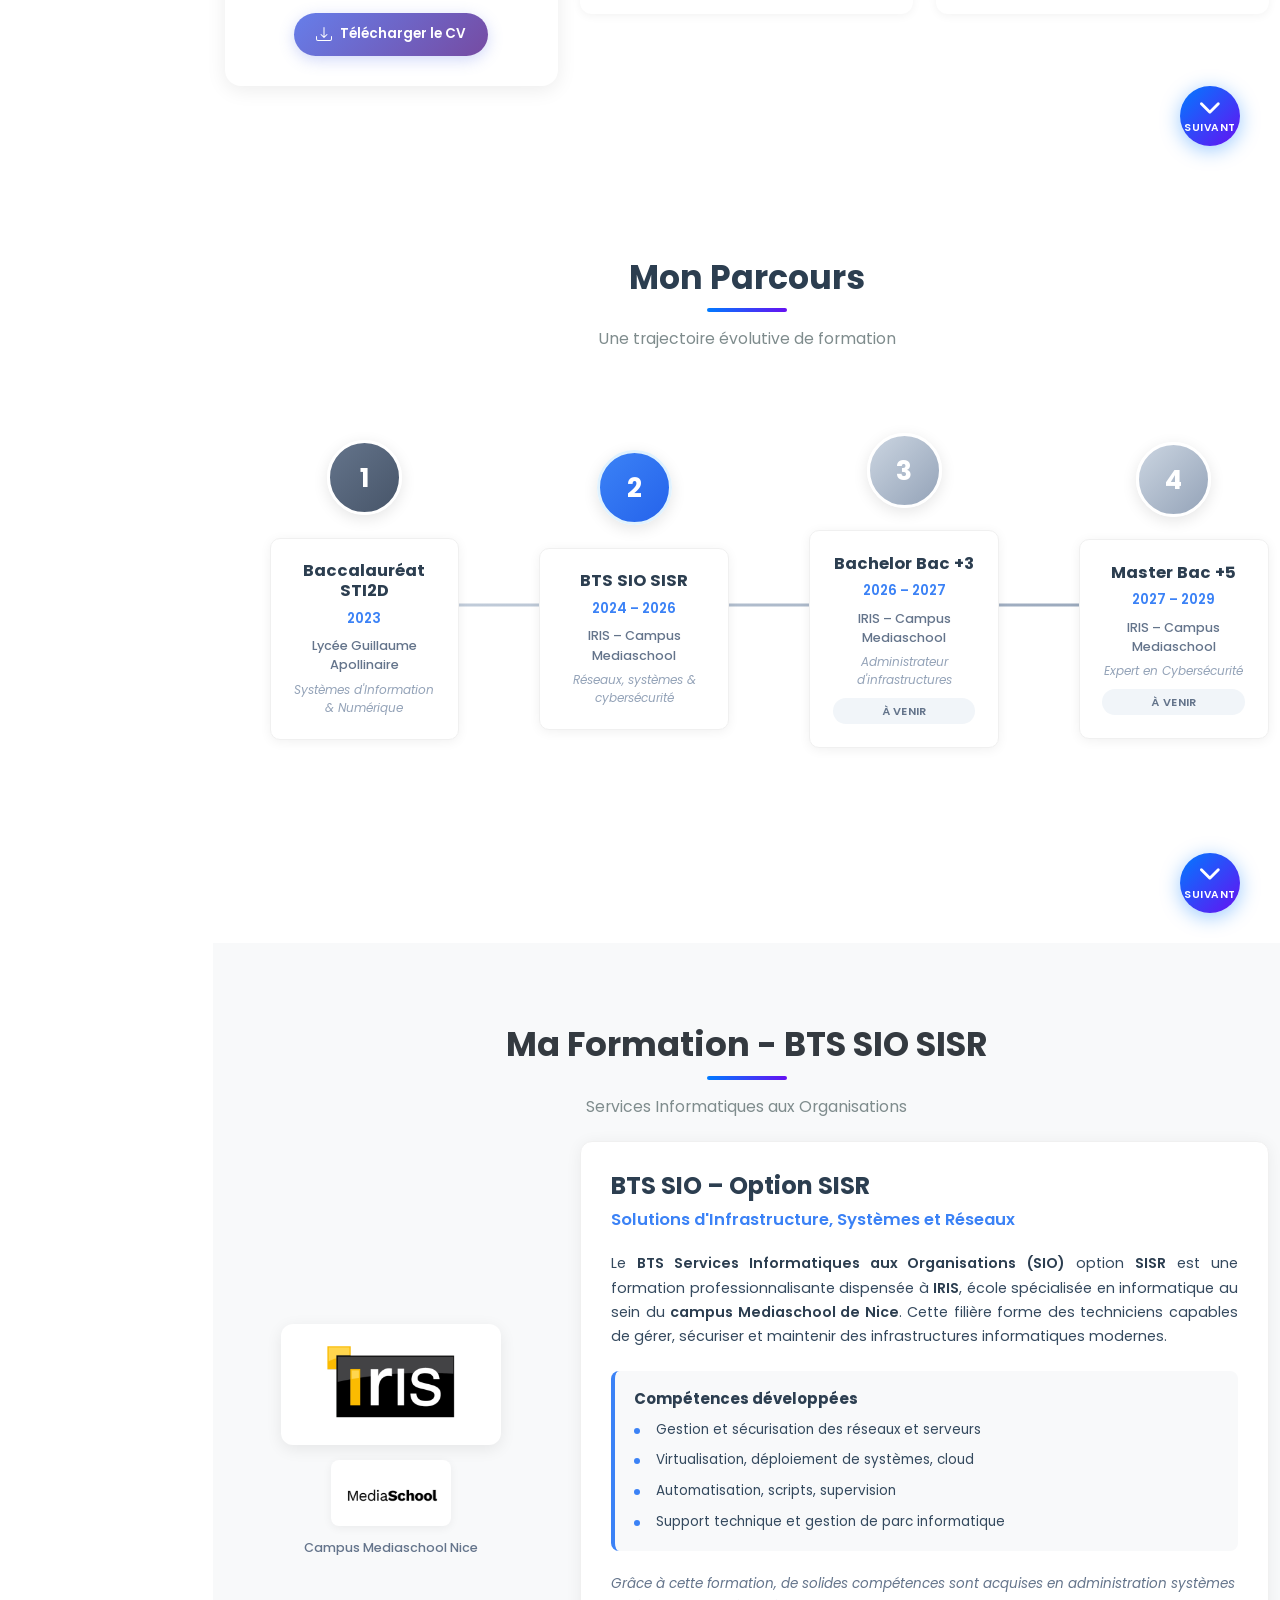
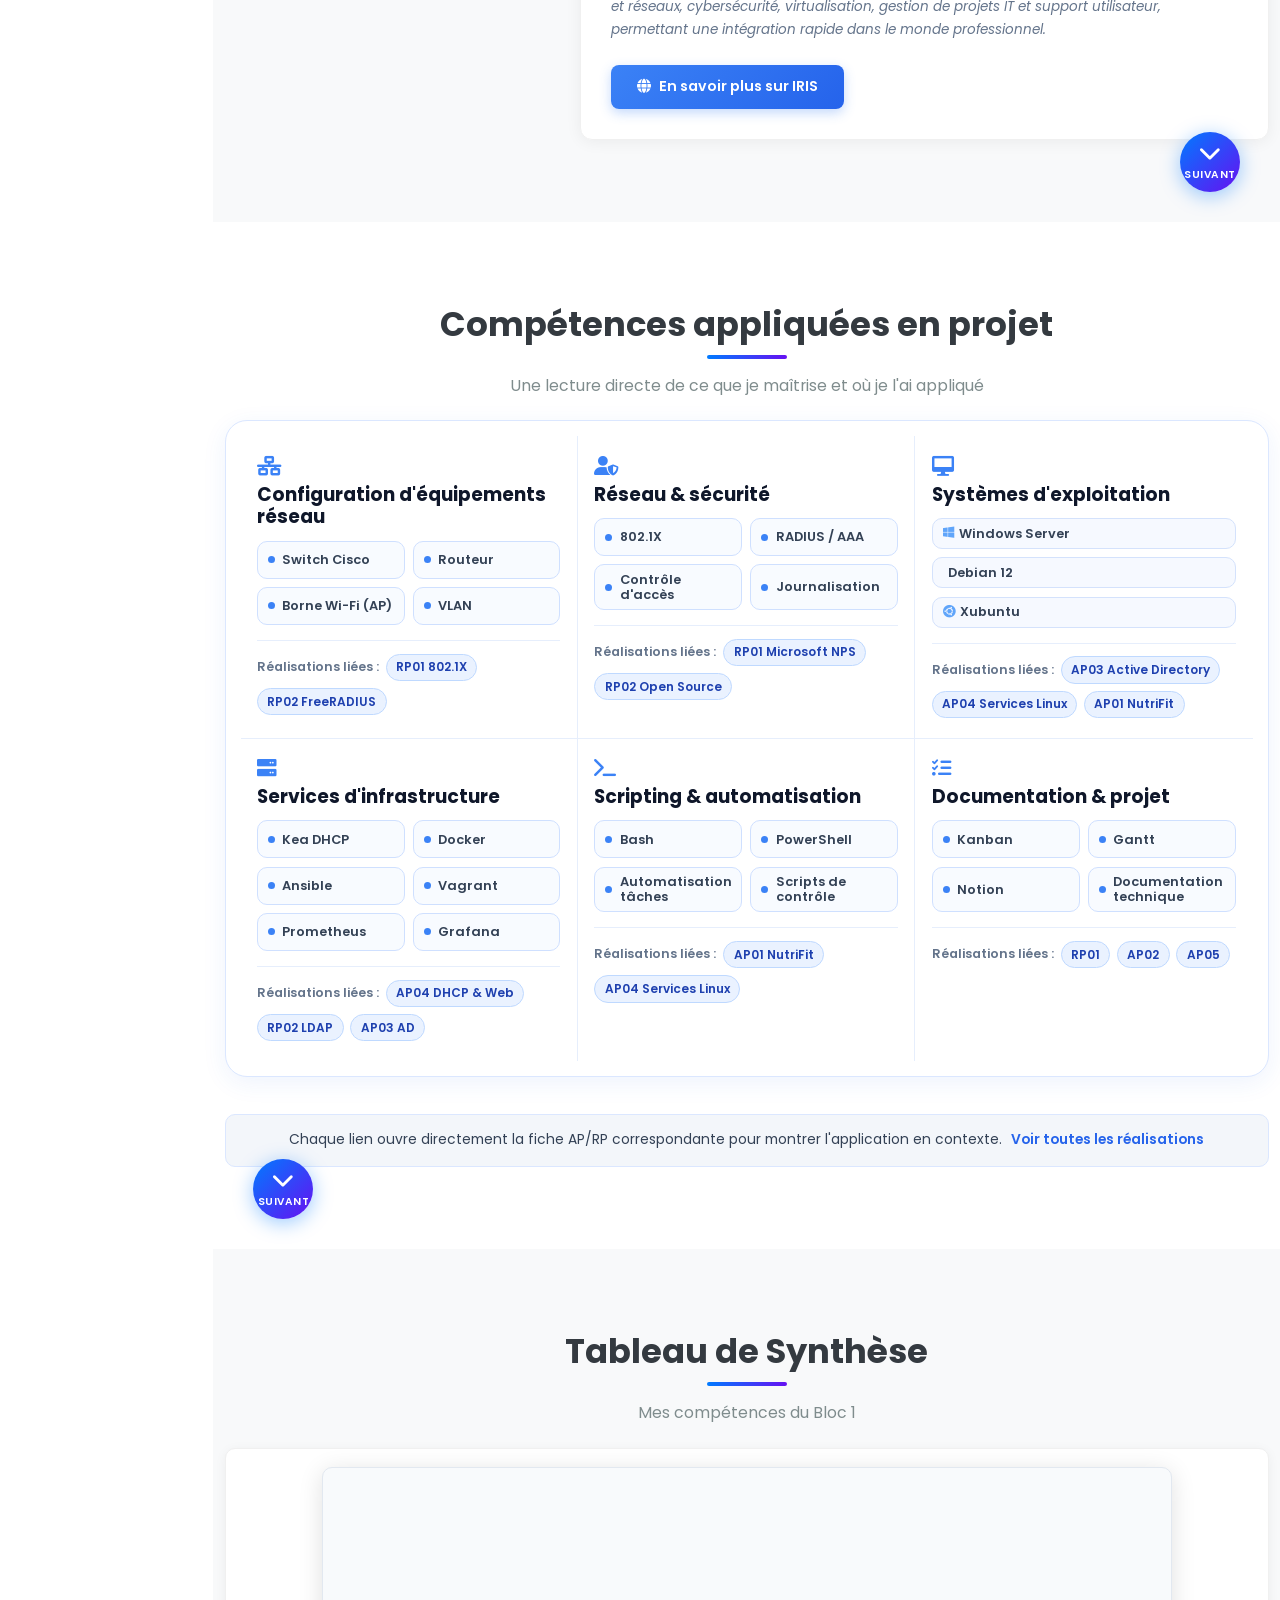
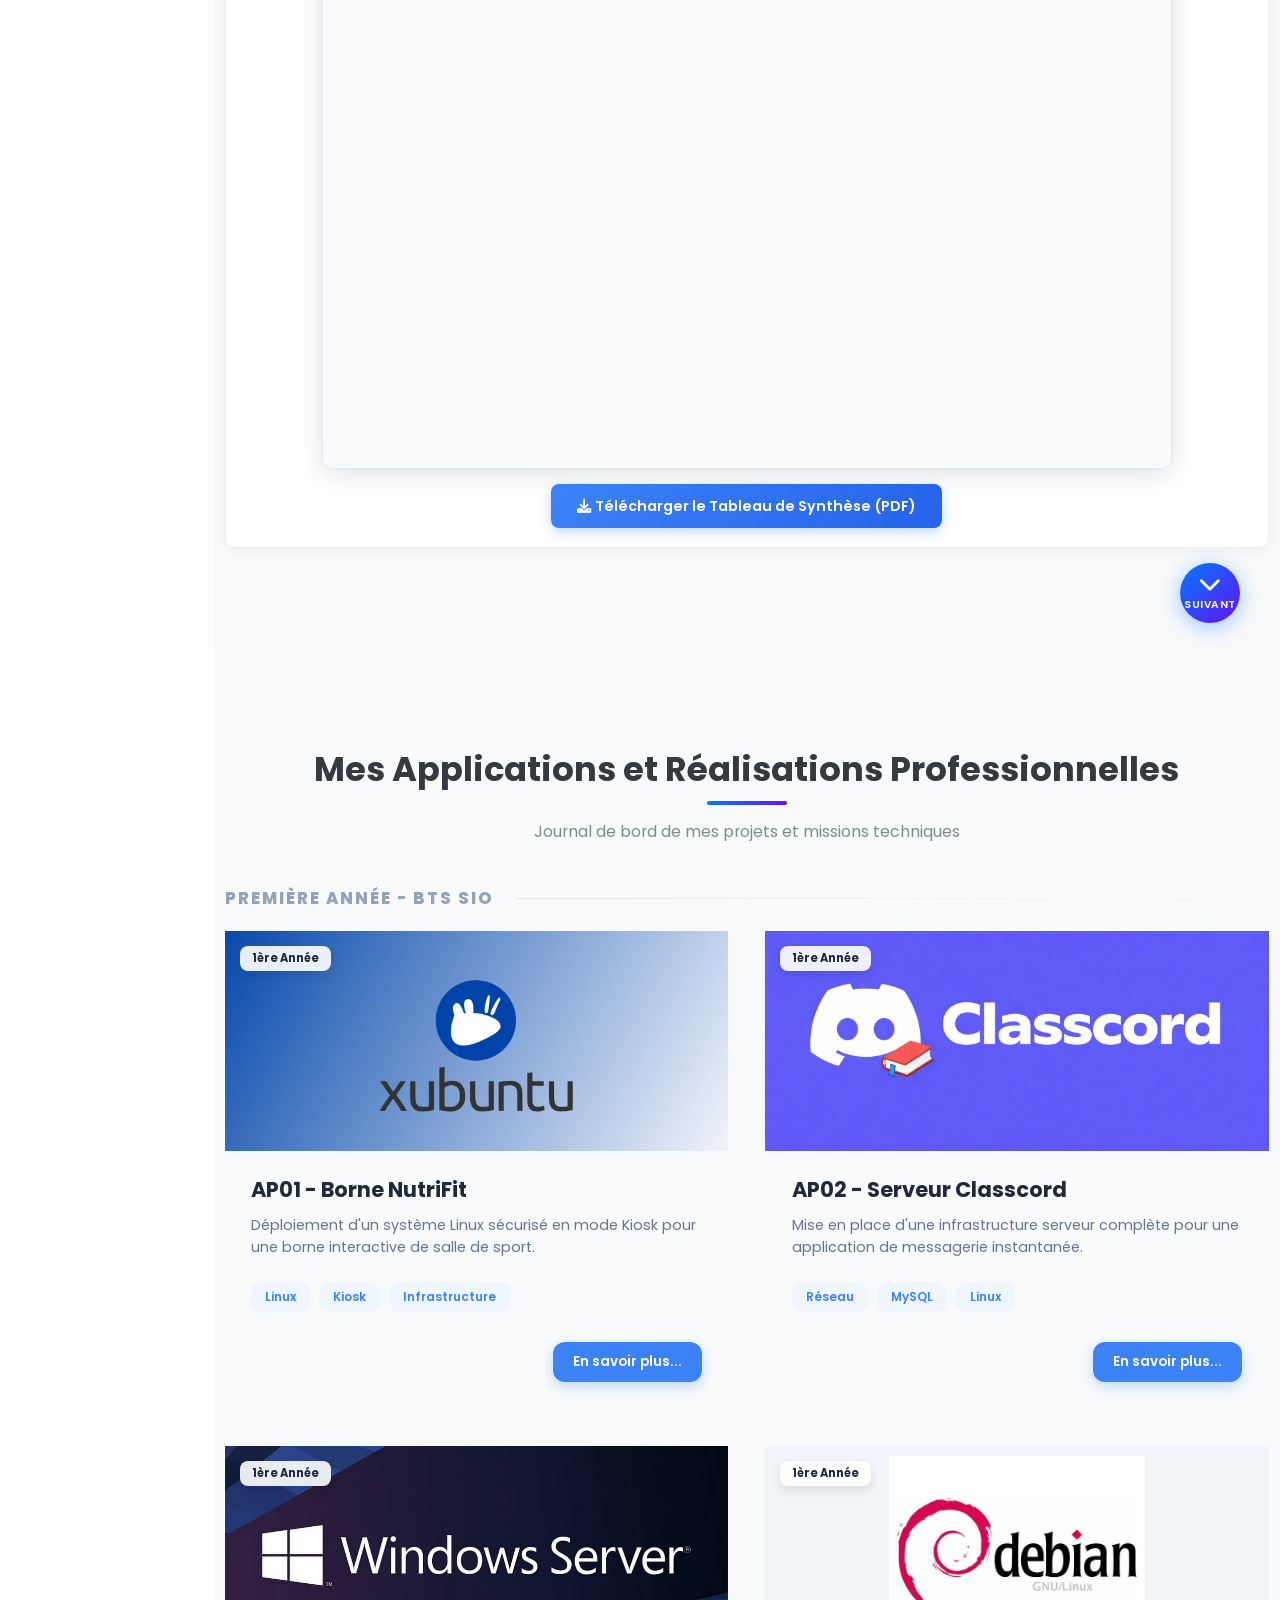
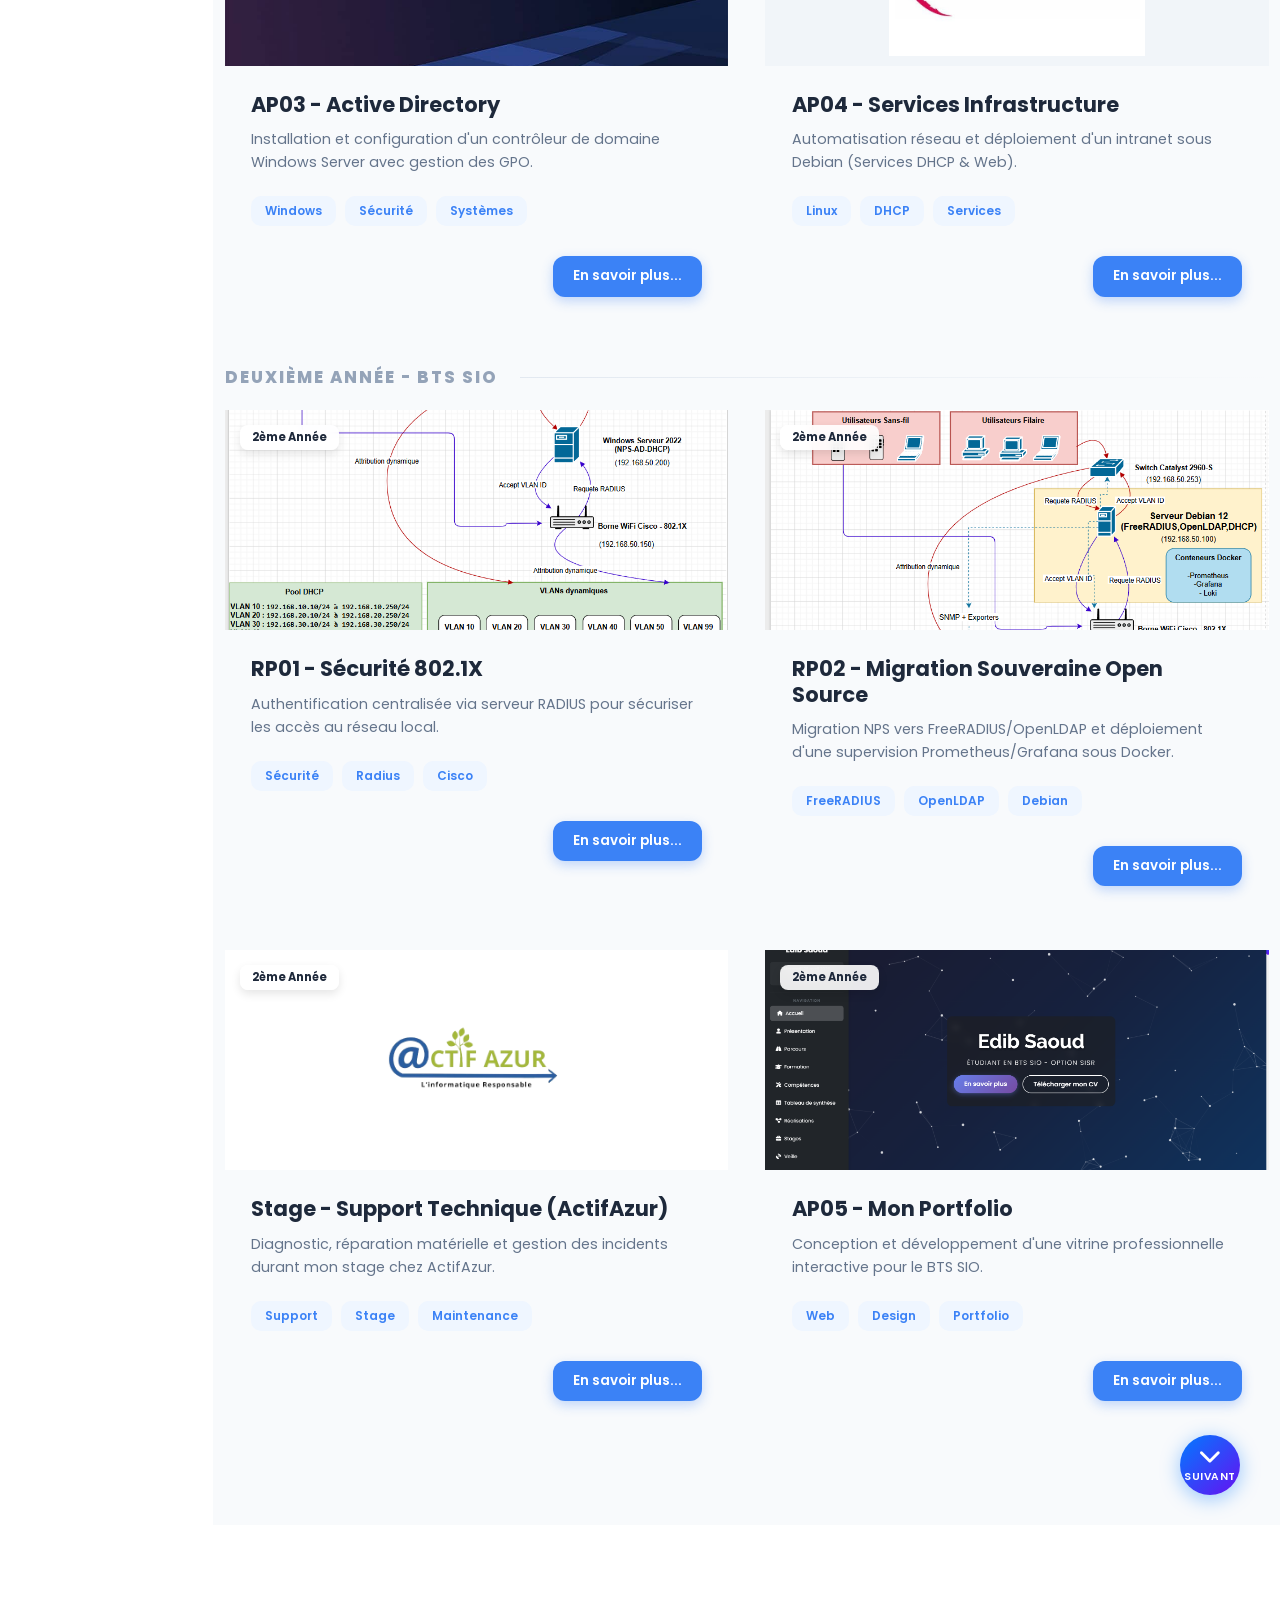
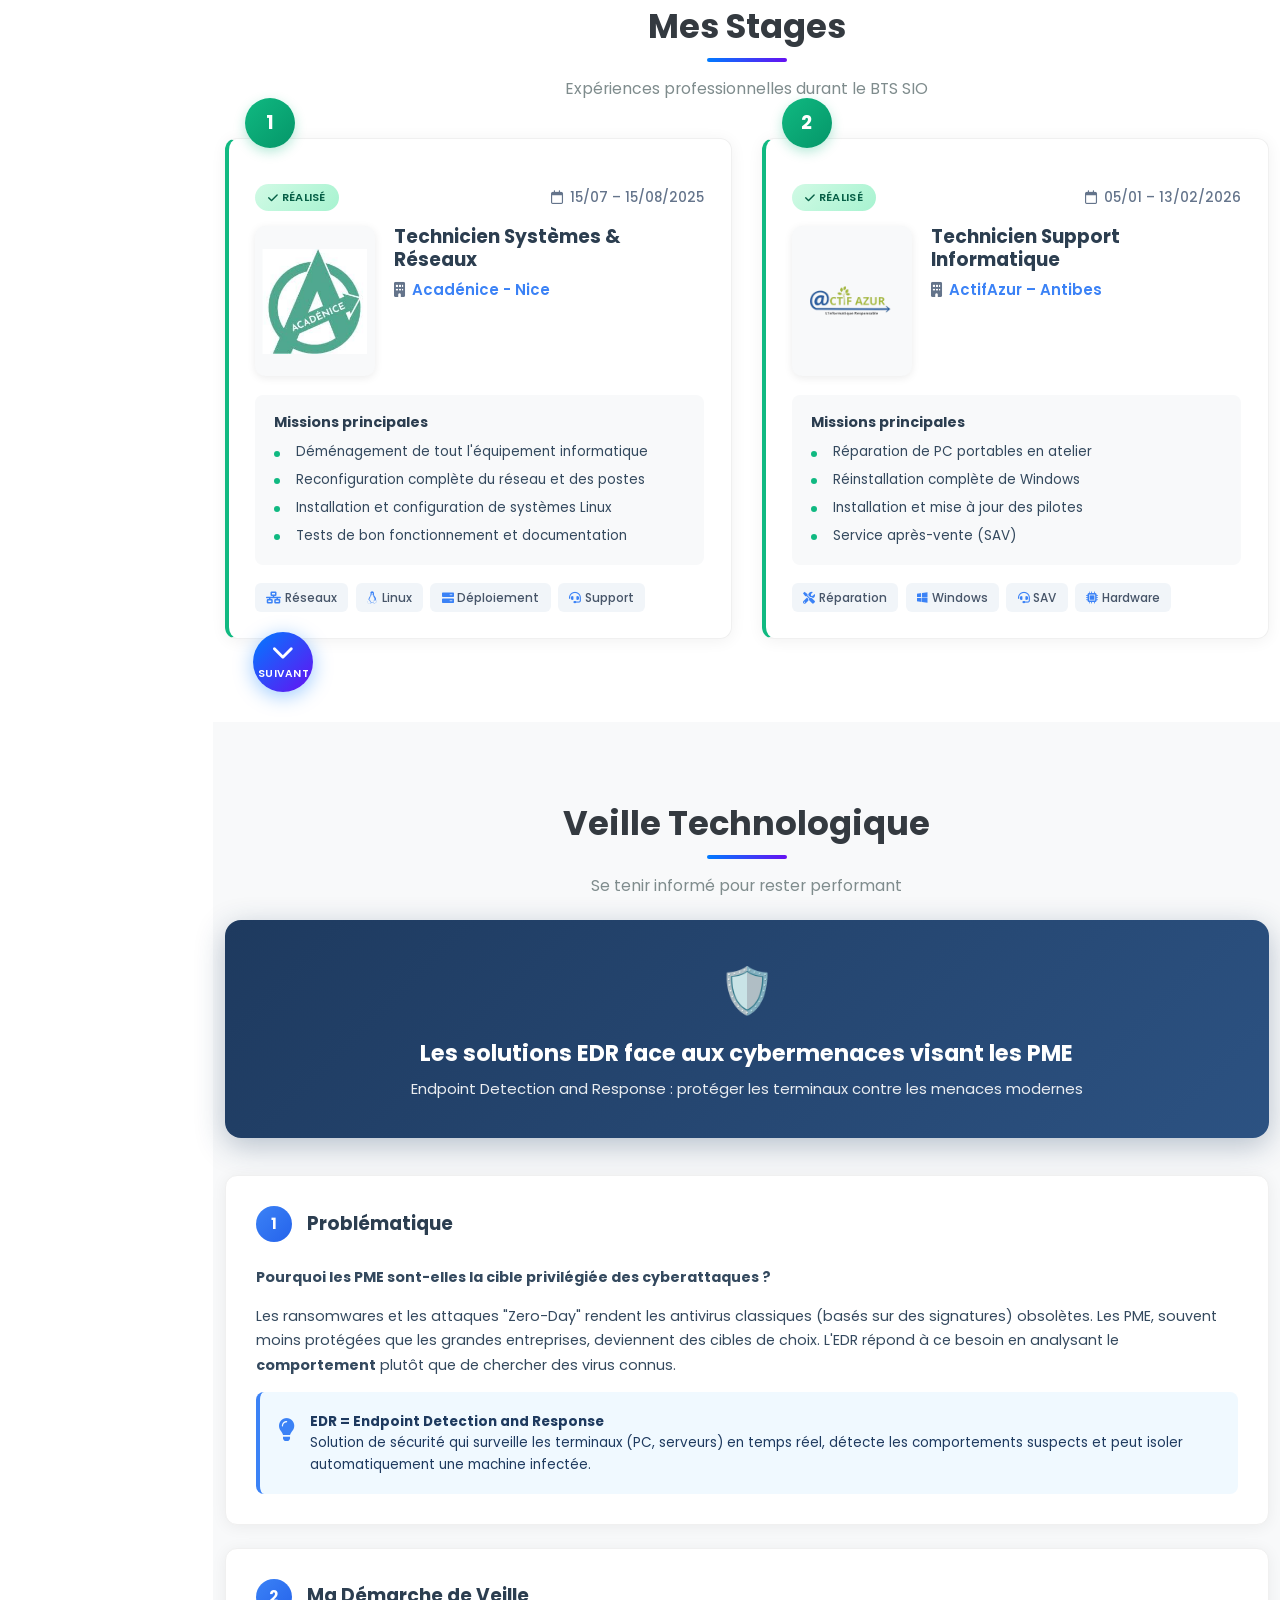
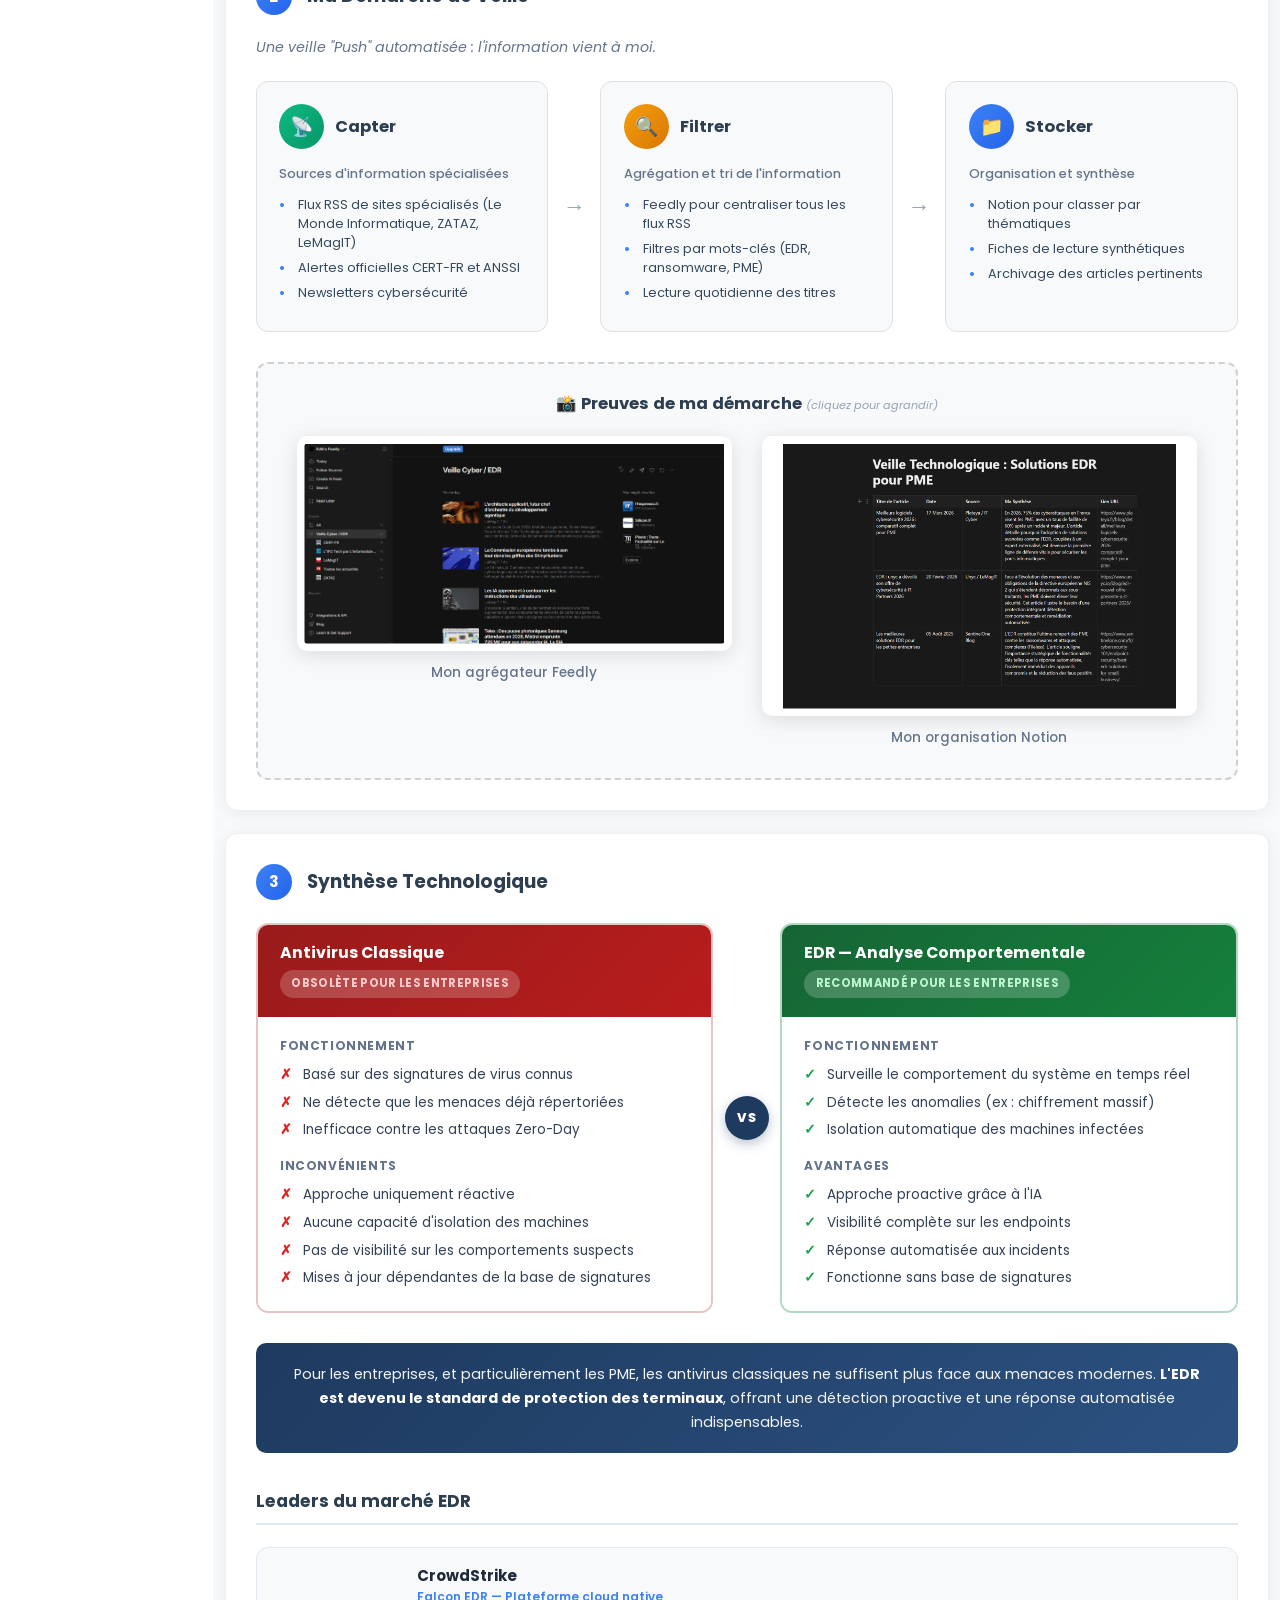
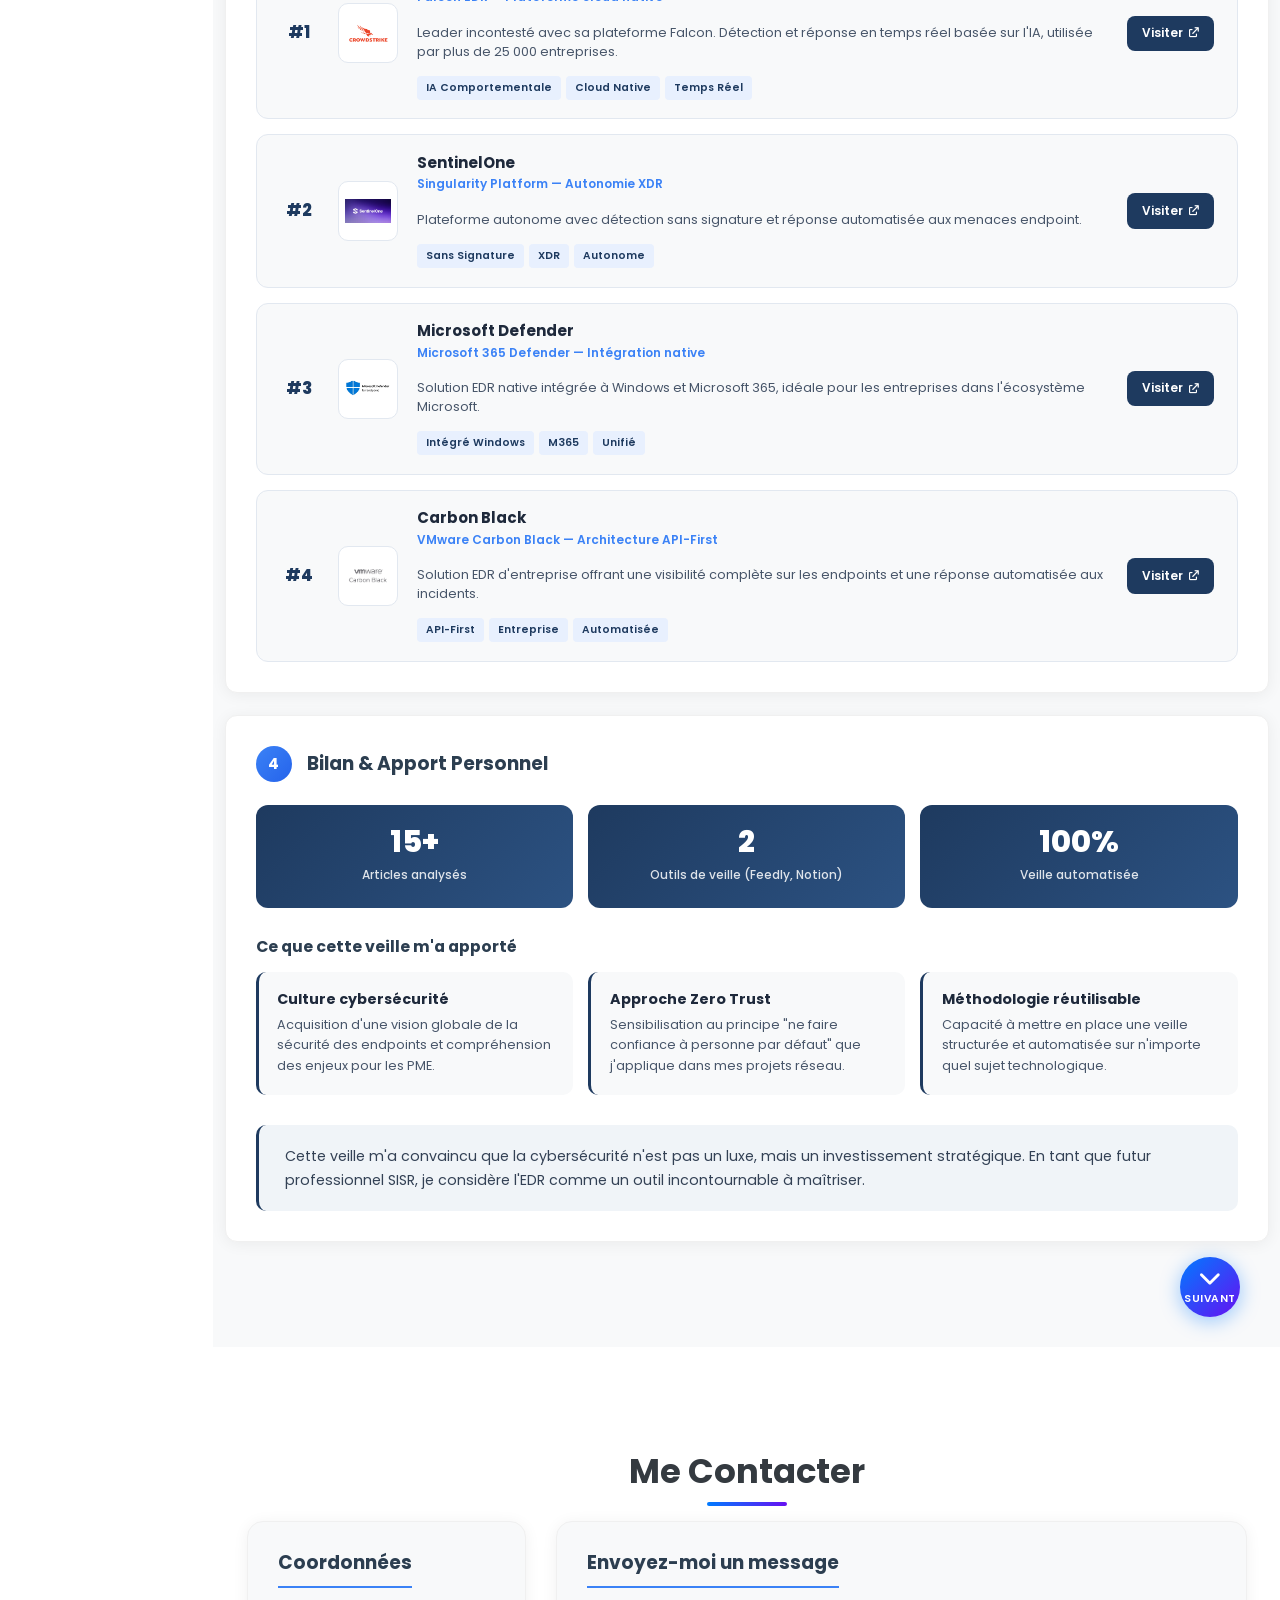
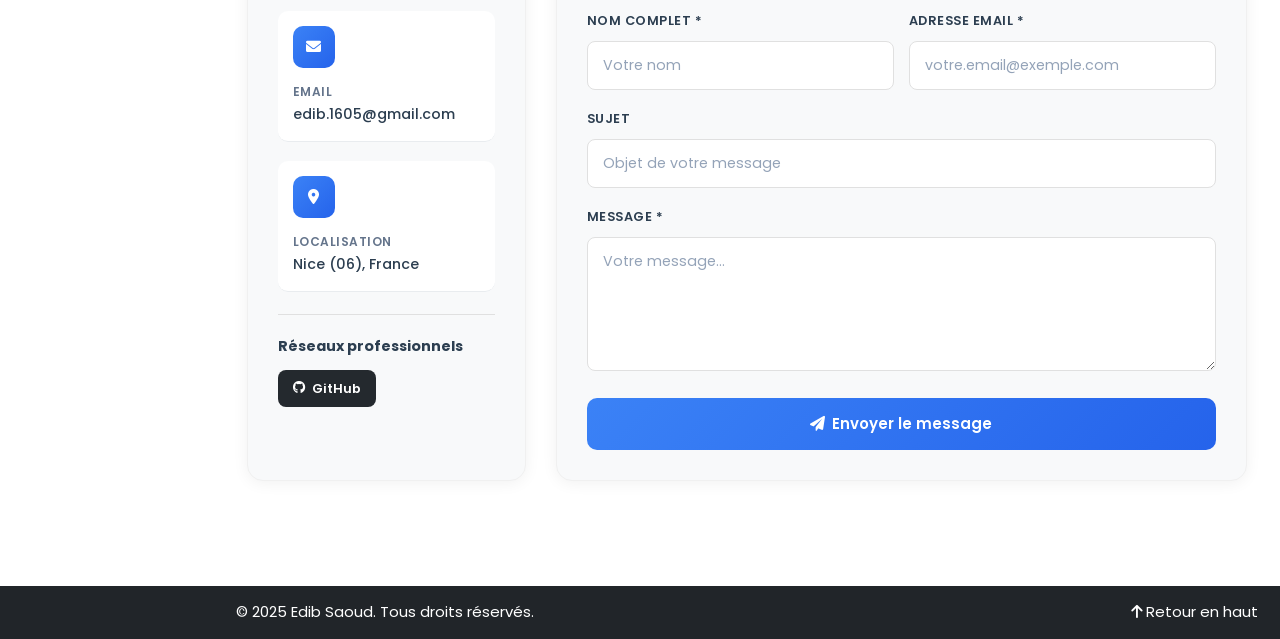
==== commit 64090846: "Passage des compétences au format nominal et suppression des guillemets" ====
--- a/index.html
+++ b/index.html
@@ -438,8 +438,8 @@
                   </div>
                   <div class="skills-hub-proof">
                     <span>Réalisations liées :</span>
-                    <button class="skills-hub-link" onclick="openRPModal('rp1')">RP06 802.1X</button>
-                    <button class="skills-hub-link" onclick="openRPModal('rp2')">RP07 FreeRADIUS</button>
+                    <button class="skills-hub-link" onclick="openRPModal('rp1')">RP01 802.1X</button>
+                    <button class="skills-hub-link" onclick="openRPModal('rp2')">RP02 FreeRADIUS</button>
                   </div>
                 </article>
 
@@ -456,8 +456,8 @@
                   </div>
                   <div class="skills-hub-proof">
                     <span>Réalisations liées :</span>
-                    <button class="skills-hub-link" onclick="openRPModal('rp1')">RP06 Microsoft NPS</button>
-                    <button class="skills-hub-link" onclick="openRPModal('rp2')">RP07 Open Source</button>
+                    <button class="skills-hub-link" onclick="openRPModal('rp1')">RP01 Microsoft NPS</button>
+                    <button class="skills-hub-link" onclick="openRPModal('rp2')">RP02 Open Source</button>
                   </div>
                 </article>
 
@@ -473,9 +473,9 @@
                   </div>
                   <div class="skills-hub-proof">
                     <span>Réalisations liées :</span>
-                    <button class="skills-hub-link" onclick="openRPModal('rp7')">RP03 Active Directory</button>
-                    <button class="skills-hub-link" onclick="openRPModal('rp8')">RP04 Services Linux</button>
-                    <button class="skills-hub-link" onclick="openRPModal('rp5')">RP01 NutriFit</button>
+                    <button class="skills-hub-link" onclick="openRPModal('rp7')">AP03 Active Directory</button>
+                    <button class="skills-hub-link" onclick="openRPModal('rp8')">AP04 Services Linux</button>
+                    <button class="skills-hub-link" onclick="openRPModal('rp5')">AP01 NutriFit</button>
                   </div>
                 </article>
 
@@ -494,9 +494,9 @@
                   </div>
                   <div class="skills-hub-proof">
                     <span>Réalisations liées :</span>
-                    <button class="skills-hub-link" onclick="openRPModal('rp8')">RP04 DHCP & Web</button>
-                    <button class="skills-hub-link" onclick="openRPModal('rp2')">RP06 LDAP</button>
-                    <button class="skills-hub-link" onclick="openRPModal('rp7')">RP03 AD</button>
+                    <button class="skills-hub-link" onclick="openRPModal('rp8')">AP04 DHCP & Web</button>
+                    <button class="skills-hub-link" onclick="openRPModal('rp2')">RP02 LDAP</button>
+                    <button class="skills-hub-link" onclick="openRPModal('rp7')">AP03 AD</button>
                   </div>
                 </article>
 
@@ -513,8 +513,8 @@
                   </div>
                   <div class="skills-hub-proof">
                     <span>Réalisations liées :</span>
-                    <button class="skills-hub-link" onclick="openRPModal('rp5')">RP01 NutriFit</button>
-                    <button class="skills-hub-link" onclick="openRPModal('rp8')">RP04 Services Linux</button>
+                    <button class="skills-hub-link" onclick="openRPModal('rp5')">AP01 NutriFit</button>
+                    <button class="skills-hub-link" onclick="openRPModal('rp8')">AP04 Services Linux</button>
                   </div>
                 </article>
 
@@ -531,9 +531,9 @@
                   </div>
                   <div class="skills-hub-proof">
                     <span>Réalisations liées :</span>
-                    <button class="skills-hub-link" onclick="openRPModal('rp1')">RP06</button>
-                    <button class="skills-hub-link" onclick="openRPModal('rp6')">RP02</button>
-                    <button class="skills-hub-link" onclick="openRPModal('rp4')">RP09</button>
+                    <button class="skills-hub-link" onclick="openRPModal('rp1')">RP01</button>
+                    <button class="skills-hub-link" onclick="openRPModal('rp6')">AP02</button>
+                    <button class="skills-hub-link" onclick="openRPModal('rp4')">AP05</button>
                   </div>
                 </article>
               </div>
@@ -541,7 +541,7 @@
 
             <div class="competences-footer">
               <p class="competences-note">
-                Chaque lien ouvre directement la fiche RP correspondante pour montrer l'application en contexte.
+                Chaque lien ouvre directement la fiche AP/RP correspondante pour montrer l'application en contexte.
                 <a href="#realisations" class="competences-link">Voir toutes les réalisations</a>
               </p>
             </div>
@@ -590,7 +590,7 @@
         <section id="realisations" class="content-section section-realisations">
           <div class="container py-4">
             <header class="text-center mb-5">
-              <h2 class="section-title">Mes Réalisations Professionnelles</h2>
+              <h2 class="section-title">Mes Applications et Réalisations Professionnelles</h2>
               <div class="underline mx-auto" style="max-width: 100px;"></div>
               <p class="section-subtitle mt-3">Journal de bord de mes projets et missions techniques</p>
             </header>
@@ -607,7 +607,7 @@
                     onerror="this.src='images/images.jpg'">
                 </div>
                 <div class="rp-card-content">
-                  <h3 class="rp-card-title-new">RP01 - Borne NutriFit</h3>
+                  <h3 class="rp-card-title-new">AP01 - Borne NutriFit</h3>
                   <p class="rp-card-description-new">Déploiement d'un système Linux sécurisé en mode Kiosk pour une
                     borne interactive de salle de sport.</p>
                   <div class="rp-card-tags">
@@ -629,7 +629,7 @@
                     onerror="this.src='images/images.jpg'">
                 </div>
                 <div class="rp-card-content">
-                  <h3 class="rp-card-title-new">RP02 - Serveur Classcord</h3>
+                  <h3 class="rp-card-title-new">AP02 - Serveur Classcord</h3>
                   <p class="rp-card-description-new">Mise en place d'une infrastructure serveur complète pour une
                     application de messagerie instantanée.</p>
                   <div class="rp-card-tags">
@@ -650,7 +650,7 @@
                   <img src="images/wsimg.jpg" alt="Active Directory" class="rp-card-img">
                 </div>
                 <div class="rp-card-content">
-                  <h3 class="rp-card-title-new">RP03 - Active Directory</h3>
+                  <h3 class="rp-card-title-new">AP03 - Active Directory</h3>
                   <p class="rp-card-description-new">Installation et configuration d'un contrôleur de domaine Windows
                     Server avec gestion des GPO.</p>
                   <div class="rp-card-tags">
@@ -671,7 +671,7 @@
                   <img src="images/debianserverimg.jpg" alt="Services Linux" class="rp-card-img rp-card-img-dezoom">
                 </div>
                 <div class="rp-card-content">
-                  <h3 class="rp-card-title-new">RP04 - Services Infrastructure</h3>
+                  <h3 class="rp-card-title-new">AP04 - Services Infrastructure</h3>
                   <p class="rp-card-description-new">Automatisation réseau et déploiement d'un intranet sous Debian
                     (Services DHCP & Web).</p>
                   <div class="rp-card-tags">
@@ -694,10 +694,10 @@
               <article class="rp-card-new">
                 <div class="rp-card-img-container">
                   <div class="rp-card-year-badge">2ème Année</div>
-                  <img src="images/Shéma-Réseau-RP01.png" alt="Schéma réseau RP06" class="rp-card-img">
+                  <img src="images/Shéma-Réseau-RP01.png" alt="Schéma réseau RP01" class="rp-card-img">
                 </div>
                 <div class="rp-card-content">
-                  <h3 class="rp-card-title-new">RP06 - Sécurité 802.1X</h3>
+                  <h3 class="rp-card-title-new">RP01 - Sécurité 802.1X</h3>
                   <p class="rp-card-description-new">Authentification centralisée via serveur RADIUS pour sécuriser les
                     accès au réseau local.</p>
                   <div class="rp-card-tags">
@@ -715,11 +715,11 @@
               <article class="rp-card-new">
                 <div class="rp-card-img-container">
                   <div class="rp-card-year-badge">2ème Année</div>
-                  <img src="images/Shéma-Réseau-RP02.png" alt="Schéma réseau RP07" class="rp-card-img"
+                  <img src="images/Shéma-Réseau-RP02.png" alt="Schéma réseau RP02" class="rp-card-img"
                     style="object-position: center top;" onerror="this.src='images/images.jpg'">
                 </div>
                 <div class="rp-card-content">
-                  <h3 class="rp-card-title-new">RP07 - Migration Souveraine Open Source</h3>
+                  <h3 class="rp-card-title-new">RP02 - Migration Souveraine Open Source</h3>
                   <p class="rp-card-description-new">Migration NPS vers FreeRADIUS/OpenLDAP et déploiement d'une
                     supervision Prometheus/Grafana sous Docker.</p>
                   <div class="rp-card-tags">
@@ -741,7 +741,7 @@
                     style="object-fit: contain; background: #ffffff;">
                 </div>
                 <div class="rp-card-content">
-                  <h3 class="rp-card-title-new">RP08 - Support Technique (Stage ActifAzur)</h3>
+                  <h3 class="rp-card-title-new">Stage - Support Technique (ActifAzur)</h3>
                   <p class="rp-card-description-new">Diagnostic, réparation matérielle et gestion des incidents durant
                     mon stage chez ActifAzur.</p>
                   <div class="rp-card-tags">
@@ -763,7 +763,7 @@
                     onerror="this.src='images/images.jpg'">
                 </div>
                 <div class="rp-card-content">
-                  <h3 class="rp-card-title-new">RP09 - Mon Portfolio</h3>
+                  <h3 class="rp-card-title-new">AP05 - Mon Portfolio</h3>
                   <p class="rp-card-description-new">Conception et développement d'une vitrine professionnelle
                     interactive pour le BTS SIO.</p>
                   <div class="rp-card-tags">
